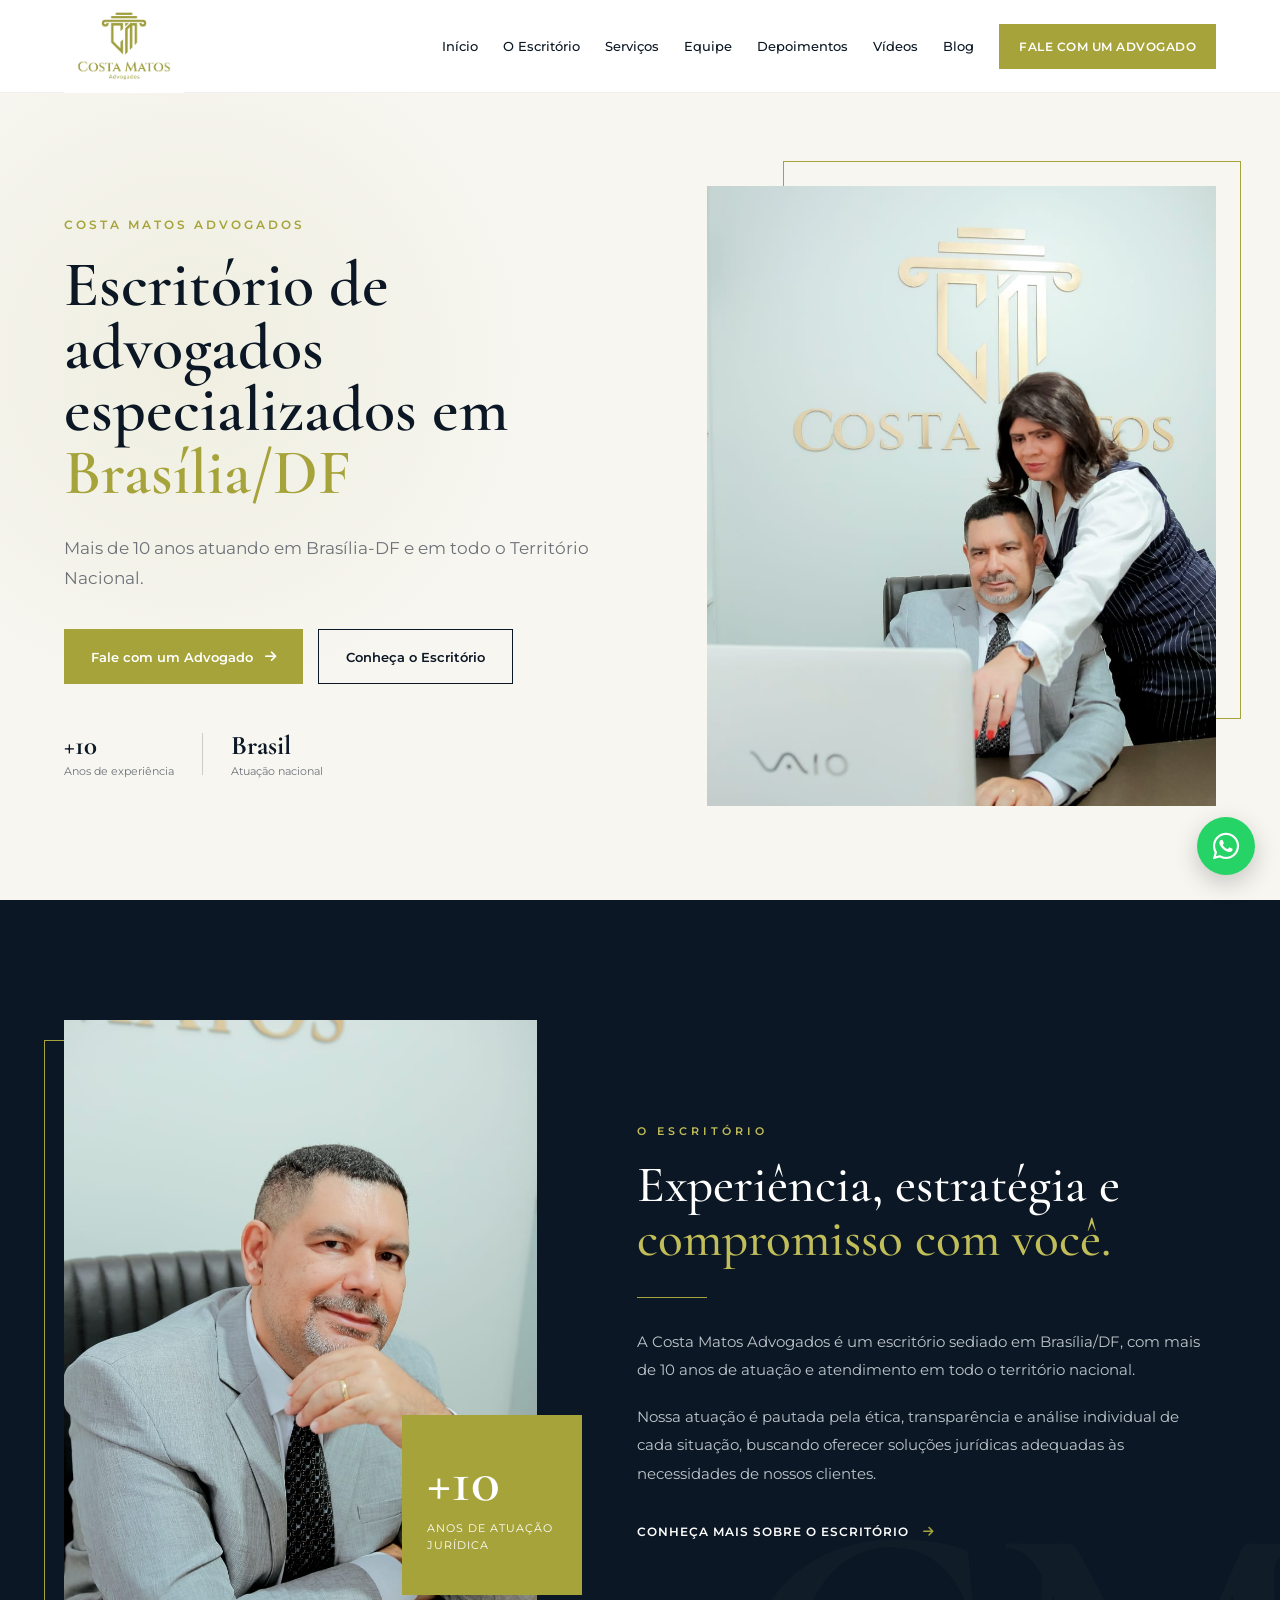
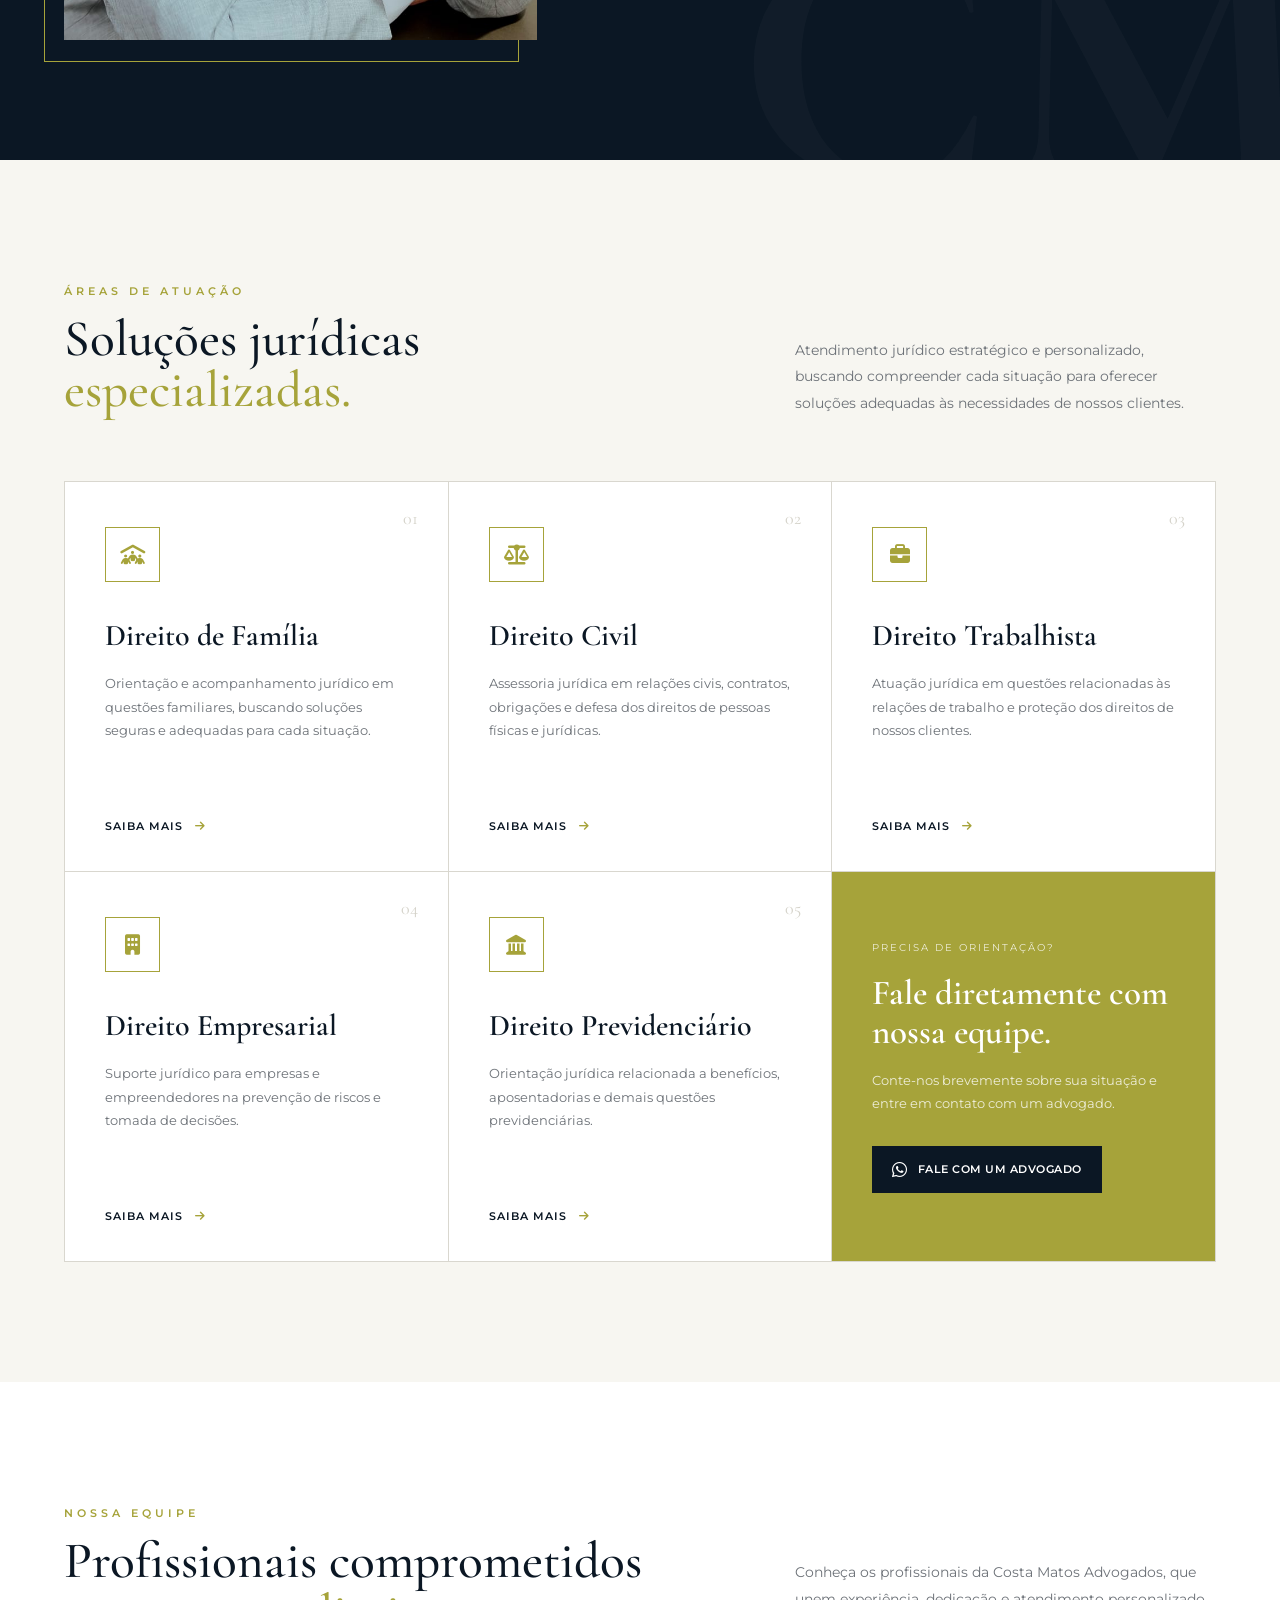
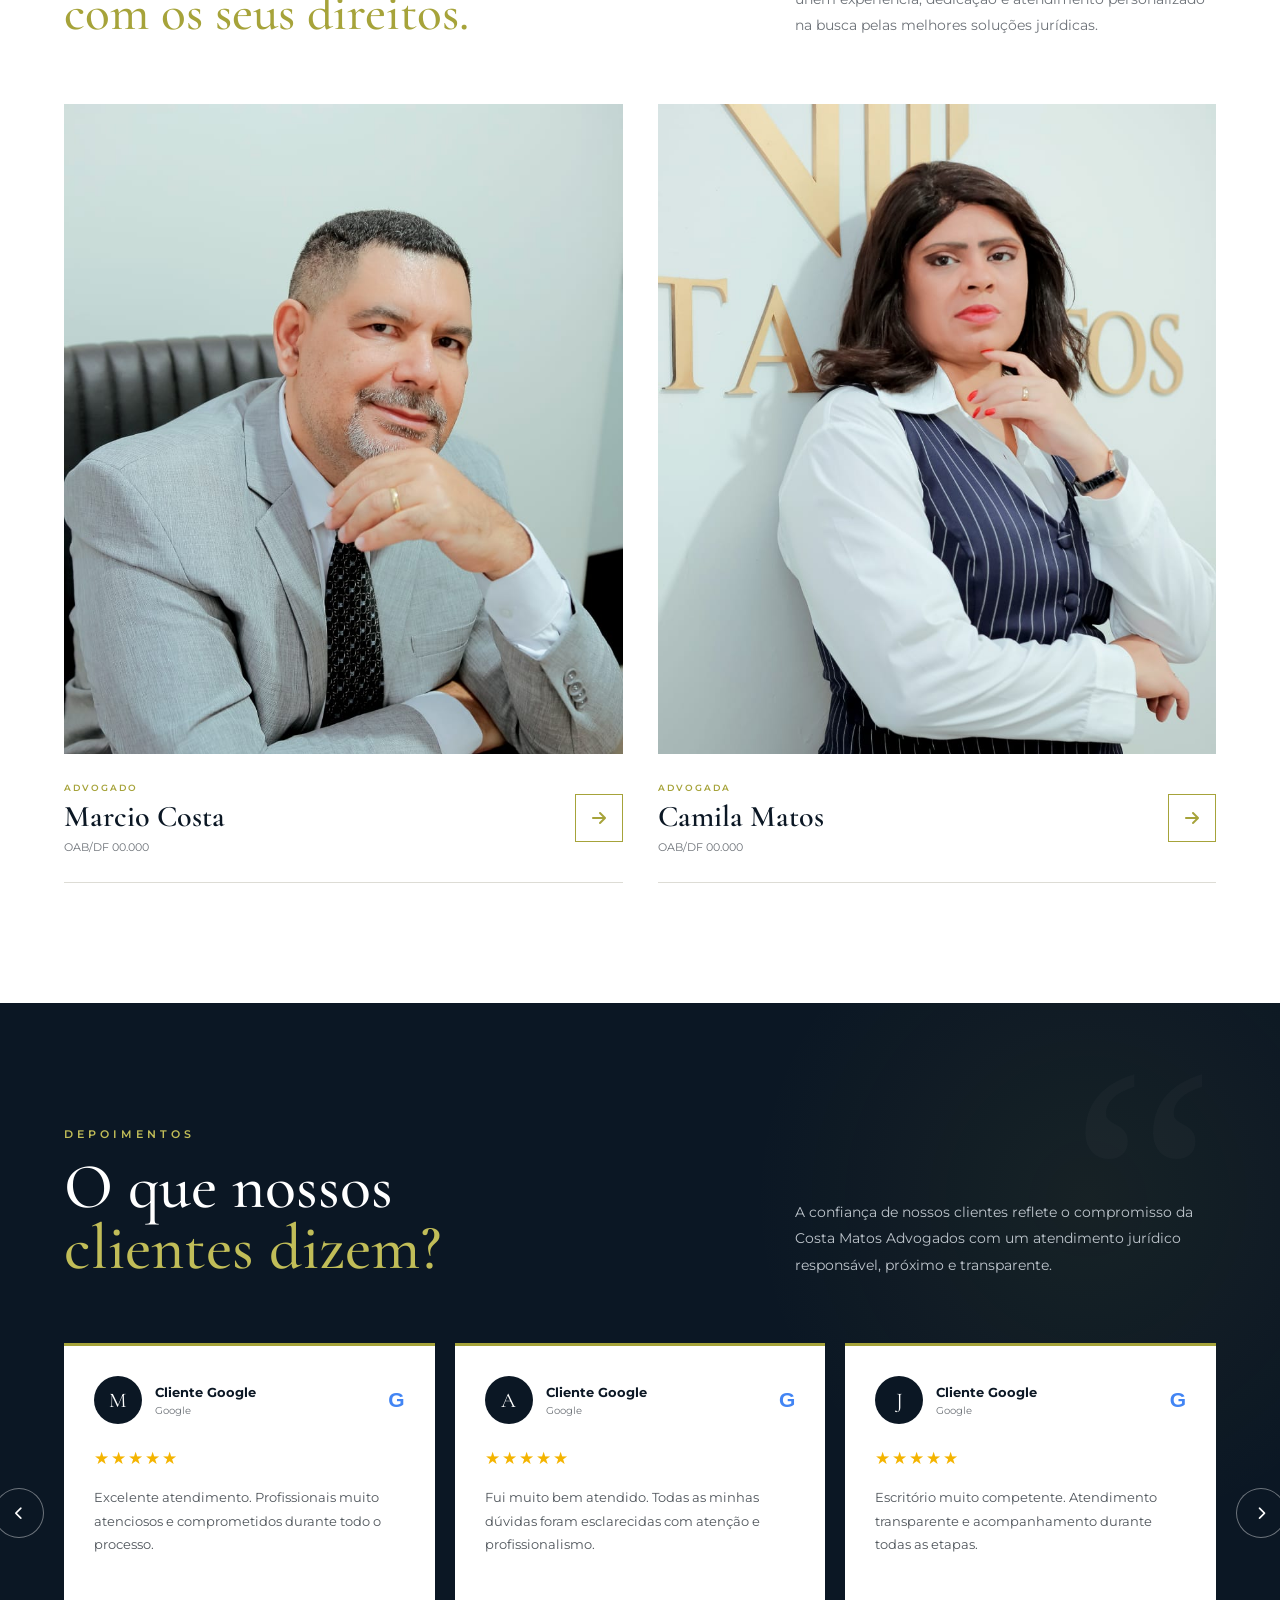
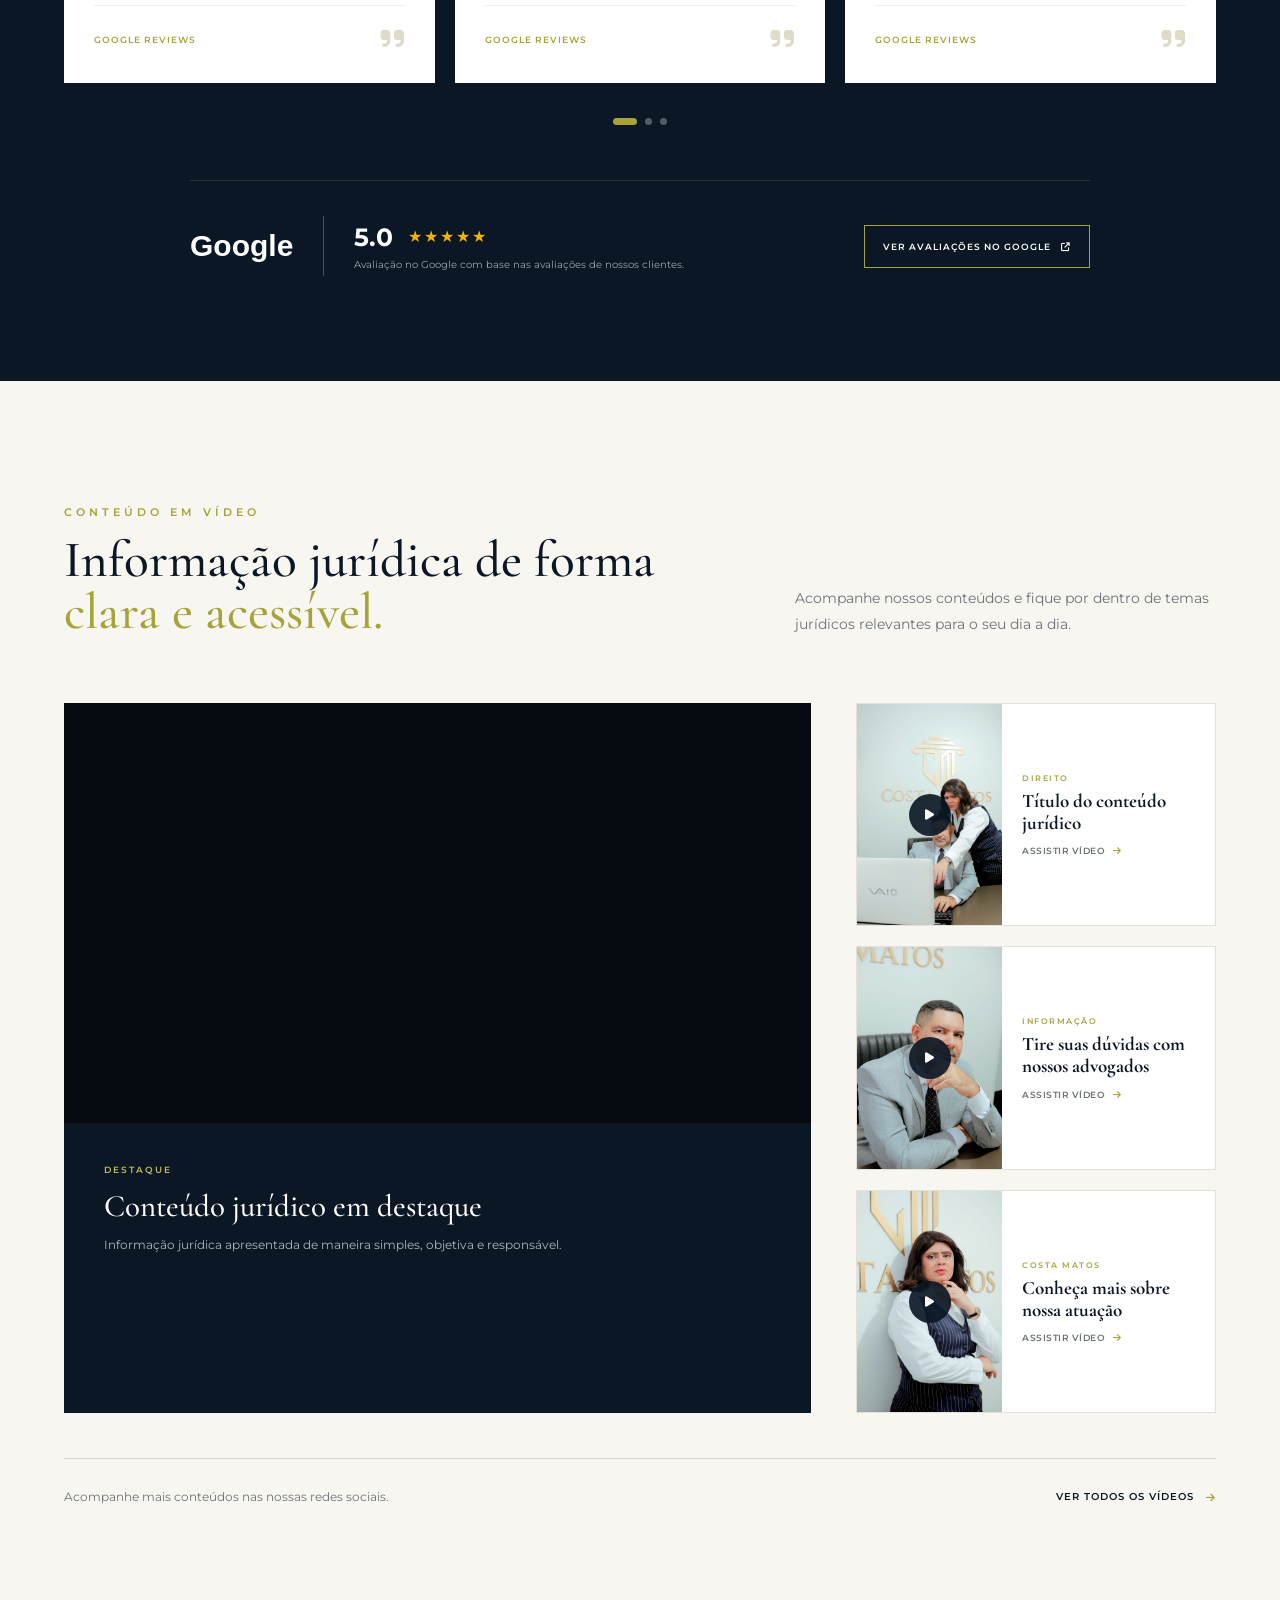
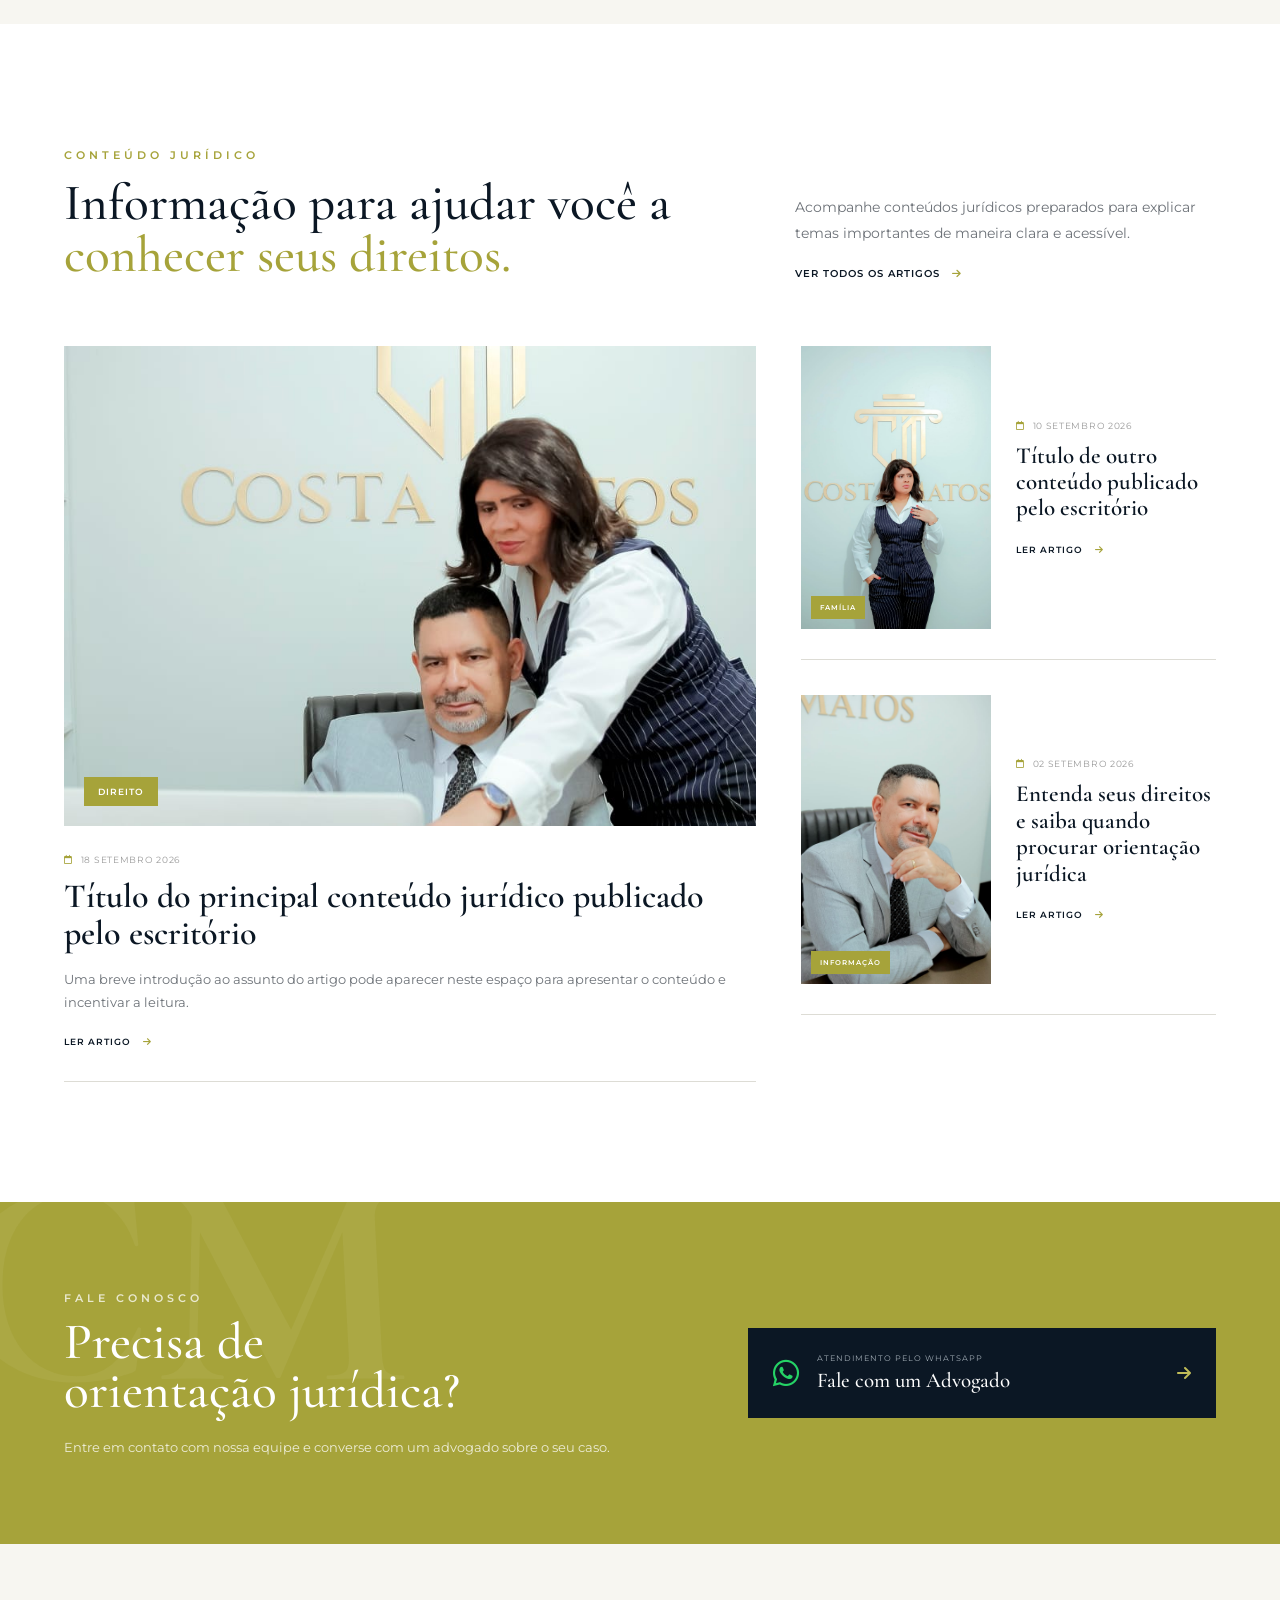
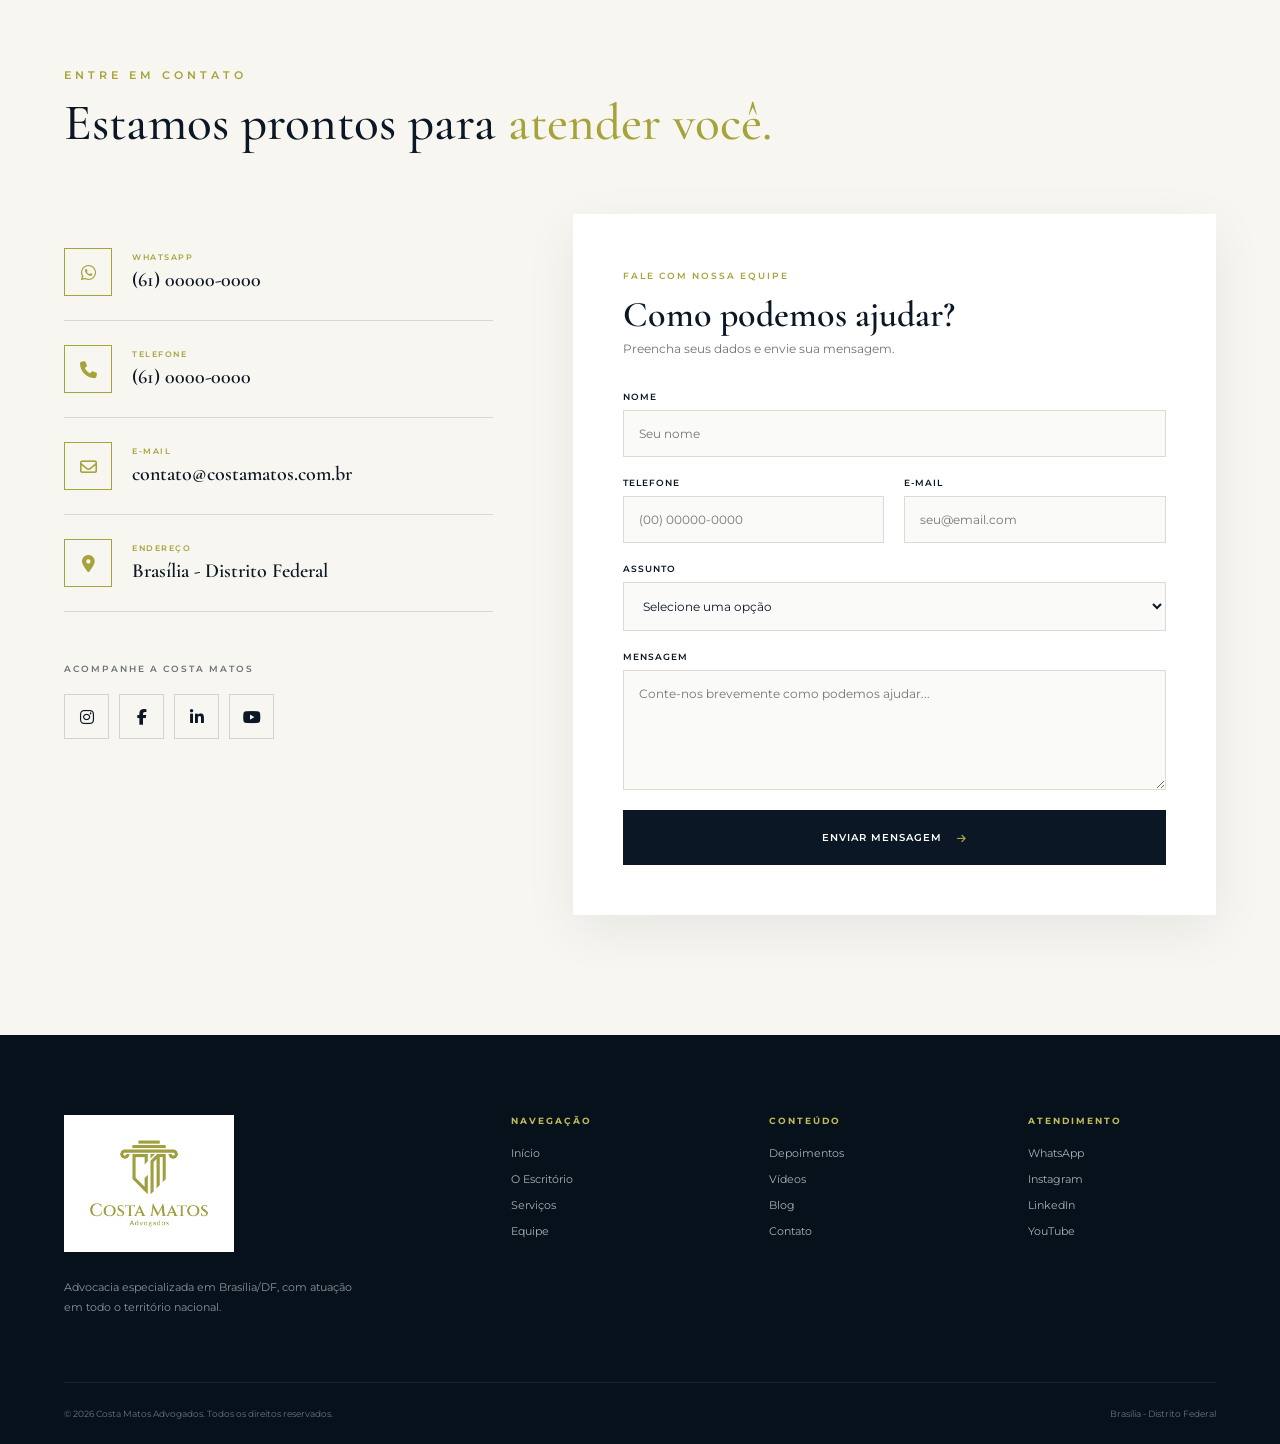
==== index.html @ cd4a1831 "Primeira versão do site Costa Matos Advogados" ====
<!DOCTYPE html>
<html lang="pt-BR">

<head>
    <meta charset="UTF-8">

    <meta name="viewport"
          content="width=device-width, initial-scale=1.0">

    <meta name="description"
          content="Costa Matos Advogados - Escritório de advocacia em Brasília-DF com atuação em todo o território nacional.">

    <title>Costa Matos Advogados | Brasília - DF</title>

    <link rel="stylesheet" href="src/css/style.css">

    <!-- Ícones -->
    <link rel="stylesheet"
          href="https://cdnjs.cloudflare.com/ajax/libs/font-awesome/6.5.2/css/all.min.css">
</head>

<body>

    <!-- HEADER -->
    <header class="header">

        <div class="container header-container">

            <a href="#inicio" class="logo">
                <img src="assets/images/logo.jpeg"
                     alt="Costa Matos Advogados">
            </a>

            <nav class="nav" id="nav">

                <a href="#inicio">Início</a>
                <a href="#escritorio">O Escritório</a>
                <a href="#servicos">Serviços</a>
                <a href="#equipe">Equipe</a>
                <a href="#depoimentos">Depoimentos</a>
                <a href="#videos">Vídeos</a>
                <a href="#blog">Blog</a>

                <a href="#contato"
                   class="btn-header">
                    Fale com um Advogado
                </a>

            </nav>

            <button class="menu-mobile"
                    id="menu-mobile"
                    aria-label="Abrir menu">

                <i class="fa-solid fa-bars"></i>

            </button>

        </div>

    </header>


    <main>

        <!-- HERO -->
        <section class="hero" id="inicio">

            <div class="container hero-container">

                <div class="hero-content">

                    <span class="hero-tag">
                        COSTA MATOS ADVOGADOS
                    </span>

                    <h1>
                        Escritório de advogados
                        especializados em
                        <span>Brasília/DF</span>
                    </h1>

                    <p>
                        Mais de 10 anos atuando em Brasília-DF
                        e em todo o Território Nacional.
                    </p>

                    <div class="hero-buttons">

                        <a href="#contato"
                           class="btn-primary">

                            Fale com um Advogado

                            <i class="fa-solid fa-arrow-right"></i>

                        </a>

                        <a href="#escritorio"
                           class="btn-secondary">

                            Conheça o Escritório

                        </a>

                    </div>

                    <div class="hero-info">

                        <div>
                            <strong>+10</strong>
                            <span>Anos de experiência</span>
                        </div>

                        <div class="divider"></div>

                        <div>
                            <strong>Brasil</strong>
                            <span>Atuação nacional</span>
                        </div>

                    </div>

                </div>


                <div class="hero-image">

                    <div class="image-decoration"></div>

                    <img src="assets/images/escritorio.jpeg"
                         alt="Equipe Costa Matos Advogados">

                
                </div>

            </div>

        </section>

        <!-- O ESCRITÓRIO -->
<section class="about" id="escritorio">

    <div class="container about-container">

        <div class="about-image">

            <img src="assets/images/advogado.jpeg"
                 alt="Costa Matos Advogados">

            <div class="about-detail">
                <span>+10</span>
                <p>anos de atuação jurídica</p>
            </div>

        </div>


        <div class="about-content">

            <span class="section-tag">
                O ESCRITÓRIO
            </span>

            <h2>
                Experiência, estratégia e
                <span>compromisso com você.</span>
            </h2>

            <div class="gold-line"></div>

            <p>
                A Costa Matos Advogados é um escritório
                sediado em Brasília/DF, com mais de 10 anos
                de atuação e atendimento em todo o território
                nacional.
            </p>

            <p>
                Nossa atuação é pautada pela ética,
                transparência e análise individual de cada
                situação, buscando oferecer soluções jurídicas
                adequadas às necessidades de nossos clientes.
            </p>

            <a href="#contato" class="about-link">
                Conheça mais sobre o escritório
                <i class="fa-solid fa-arrow-right"></i>
            </a>

        </div>

    </div>

</section>

<!-- SERVIÇOS -->
<section class="services" id="servicos">

    <div class="container">

        <div class="services-header">

            <div>
                <span class="section-tag dark-tag">
                    ÁREAS DE ATUAÇÃO
                </span>

                <h2>
                    Soluções jurídicas
                    <span>especializadas.</span>
                </h2>
            </div>

            <p>
                Atendimento jurídico estratégico e personalizado,
                buscando compreender cada situação para oferecer
                soluções adequadas às necessidades de nossos clientes.
            </p>

        </div>


        <div class="services-grid">

            <!-- SERVIÇO 01 -->
            <article class="service-card">

                <span class="service-number">01</span>

                <div class="service-icon">
                    <i class="fa-solid fa-people-roof"></i>
                </div>

                <h3>Direito de Família</h3>

                <p>
                    Orientação e acompanhamento jurídico em questões
                    familiares, buscando soluções seguras e adequadas
                    para cada situação.
                </p>

                <a href="#">
                    Saiba mais
                    <i class="fa-solid fa-arrow-right"></i>
                </a>

            </article>


            <!-- SERVIÇO 02 -->
            <article class="service-card">

                <span class="service-number">02</span>

                <div class="service-icon">
                    <i class="fa-solid fa-scale-balanced"></i>
                </div>

                <h3>Direito Civil</h3>

                <p>
                    Assessoria jurídica em relações civis,
                    contratos, obrigações e defesa dos direitos
                    de pessoas físicas e jurídicas.
                </p>

                <a href="#">
                    Saiba mais
                    <i class="fa-solid fa-arrow-right"></i>
                </a>

            </article>


            <!-- SERVIÇO 03 -->
            <article class="service-card">

                <span class="service-number">03</span>

                <div class="service-icon">
                    <i class="fa-solid fa-briefcase"></i>
                </div>

                <h3>Direito Trabalhista</h3>

                <p>
                    Atuação jurídica em questões relacionadas
                    às relações de trabalho e proteção dos
                    direitos de nossos clientes.
                </p>

                <a href="#">
                    Saiba mais
                    <i class="fa-solid fa-arrow-right"></i>
                </a>

            </article>


            <!-- SERVIÇO 04 -->
            <article class="service-card">

                <span class="service-number">04</span>

                <div class="service-icon">
                    <i class="fa-solid fa-building"></i>
                </div>

                <h3>Direito Empresarial</h3>

                <p>
                    Suporte jurídico para empresas e empreendedores
                    na prevenção de riscos e tomada de decisões.
                </p>

                <a href="#">
                    Saiba mais
                    <i class="fa-solid fa-arrow-right"></i>
                </a>

            </article>


            <!-- SERVIÇO 05 -->
            <article class="service-card">

                <span class="service-number">05</span>

                <div class="service-icon">
                    <i class="fa-solid fa-landmark"></i>
                </div>

                <h3>Direito Previdenciário</h3>

                <p>
                    Orientação jurídica relacionada a benefícios,
                    aposentadorias e demais questões previdenciárias.
                </p>

                <a href="#">
                    Saiba mais
                    <i class="fa-solid fa-arrow-right"></i>
                </a>

            </article>


            <!-- SERVIÇO 06 -->
            <article class="service-card service-contact">

                <span class="contact-small">
                    PRECISA DE ORIENTAÇÃO?
                </span>

                <h3>
                    Fale diretamente com nossa equipe.
                </h3>

                <p>
                    Conte-nos brevemente sobre sua situação
                    e entre em contato com um advogado.
                </p>

                <a href="#" class="service-whatsapp">
                    <i class="fa-brands fa-whatsapp"></i>
                    Fale com um Advogado
                </a>

            </article>

        </div>

    </div>

</section>

<!-- NOSSA EQUIPE -->
<section class="team" id="equipe">

    <div class="container">

        <div class="team-header">

            <div>
                <span class="section-tag dark-tag">
                    NOSSA EQUIPE
                </span>

                <h2>
                    Profissionais comprometidos
                    <span>com os seus direitos.</span>
                </h2>
            </div>

            <p>
                Conheça os profissionais da Costa Matos Advogados,
                que unem experiência, dedicação e atendimento
                personalizado na busca pelas melhores soluções jurídicas.
            </p>

        </div>


        <div class="team-grid">

            <!-- ADVOGADO -->
            <article class="team-member">

                <div class="team-photo">

                    <img src="assets/images/advogado.jpeg"
                         alt="Advogado Costa Matos">

                    <div class="team-overlay">

                        <span>
                            Costa Matos Advogados
                        </span>

                    </div>

                </div>

                <div class="team-info">

                    <div>
                        <span class="team-role">
                            ADVOGADO
                        </span>

                        <h3>
                            Marcio Costa
                        </h3>

                        <p>
                            OAB/DF 00.000
                        </p>
                    </div>

                    <a href="#contato"
                       class="team-contact"
                       aria-label="Falar com advogado">

                        <i class="fa-solid fa-arrow-right"></i>

                    </a>

                </div>

            </article>


            <!-- ADVOGADA -->
            <article class="team-member">

                <div class="team-photo">

                    <img src="assets/images/advogada.jpeg"
                         alt="Advogada Costa Matos">

                    <div class="team-overlay">

                        <span>
                            Costa Matos Advogados
                        </span>

                    </div>

                </div>

                <div class="team-info">

                    <div>
                        <span class="team-role">
                            ADVOGADA
                        </span>

                        <h3>
                            Camila Matos
                        </h3>

                        <p>
                            OAB/DF 00.000
                        </p>
                    </div>

                    <a href="#contato"
                       class="team-contact"
                       aria-label="Falar com advogada">

                        <i class="fa-solid fa-arrow-right"></i>

                    </a>

                </div>

            </article>

        </div>

    </div>

</section>


<!-- DEPOIMENTOS -->
<section class="testimonials" id="depoimentos">

    <div class="container">

        <div class="testimonials-header">

            <div>
                <span class="section-tag">
                    DEPOIMENTOS
                </span>

                <h2>
                    O que nossos
                    <span>clientes dizem?</span>
                </h2>
            </div>

            <p>
                A confiança de nossos clientes reflete
                o compromisso da Costa Matos Advogados
                com um atendimento jurídico responsável,
                próximo e transparente.
            </p>

        </div>


        <!-- CARROSSEL -->
        <div class="reviews-wrapper">

            <button class="review-arrow review-prev"
                    id="review-prev"
                    aria-label="Avaliação anterior">

                <i class="fa-solid fa-chevron-left"></i>

            </button>


            <div class="reviews-viewport">

                <div class="reviews-track" id="reviews-track">


                    <!-- AVALIAÇÃO 01 -->
                    <article class="review-card">

                        <div class="review-user">

                            <div class="review-avatar">
                                M
                            </div>

                            <div class="review-person">
                                <strong>Cliente Google</strong>
                                <span>Google</span>
                            </div>

                            <div class="google-g">
                                G
                            </div>

                        </div>


                        <div class="review-stars">
                            ★★★★★
                        </div>


                        <p class="review-text">
                            Excelente atendimento. Profissionais
                            muito atenciosos e comprometidos durante
                            todo o processo.
                        </p>


                        <div class="review-bottom">

                            <span>Google Reviews</span>

                            <i class="fa-solid fa-quote-right"></i>

                        </div>

                    </article>


                    <!-- AVALIAÇÃO 02 -->
                    <article class="review-card">

                        <div class="review-user">

                            <div class="review-avatar">
                                A
                            </div>

                            <div class="review-person">
                                <strong>Cliente Google</strong>
                                <span>Google</span>
                            </div>

                            <div class="google-g">
                                G
                            </div>

                        </div>


                        <div class="review-stars">
                            ★★★★★
                        </div>


                        <p class="review-text">
                            Fui muito bem atendido. Todas as minhas
                            dúvidas foram esclarecidas com atenção
                            e profissionalismo.
                        </p>


                        <div class="review-bottom">

                            <span>Google Reviews</span>

                            <i class="fa-solid fa-quote-right"></i>

                        </div>

                    </article>


                    <!-- AVALIAÇÃO 03 -->
                    <article class="review-card">

                        <div class="review-user">

                            <div class="review-avatar">
                                J
                            </div>

                            <div class="review-person">
                                <strong>Cliente Google</strong>
                                <span>Google</span>
                            </div>

                            <div class="google-g">
                                G
                            </div>

                        </div>


                        <div class="review-stars">
                            ★★★★★
                        </div>


                        <p class="review-text">
                            Escritório muito competente. Atendimento
                            transparente e acompanhamento durante
                            todas as etapas.
                        </p>


                        <div class="review-bottom">

                            <span>Google Reviews</span>

                            <i class="fa-solid fa-quote-right"></i>

                        </div>

                    </article>


                    <!-- AVALIAÇÃO 04 -->
                    <article class="review-card">

                        <div class="review-user">

                            <div class="review-avatar">
                                C
                            </div>

                            <div class="review-person">
                                <strong>Cliente Google</strong>
                                <span>Google</span>
                            </div>

                            <div class="google-g">
                                G
                            </div>

                        </div>


                        <div class="review-stars">
                            ★★★★★
                        </div>


                        <p class="review-text">
                            Ótimos profissionais. Atendimento
                            cuidadoso, rápido e com explicações
                            claras durante todo o atendimento.
                        </p>


                        <div class="review-bottom">

                            <span>Google Reviews</span>

                            <i class="fa-solid fa-quote-right"></i>

                        </div>

                    </article>


                    <!-- AVALIAÇÃO 05 -->
                    <article class="review-card">

                        <div class="review-user">

                            <div class="review-avatar">
                                R
                            </div>

                            <div class="review-person">
                                <strong>Cliente Google</strong>
                                <span>Google</span>
                            </div>

                            <div class="google-g">
                                G
                            </div>

                        </div>


                        <div class="review-stars">
                            ★★★★★
                        </div>


                        <p class="review-text">
                            Recomendo o escritório. Sempre fui
                            atendido com muita atenção e tive
                            retorno sempre que precisei.
                        </p>


                        <div class="review-bottom">

                            <span>Google Reviews</span>

                            <i class="fa-solid fa-quote-right"></i>

                        </div>

                    </article>


                </div>

            </div>


            <button class="review-arrow review-next"
                    id="review-next"
                    aria-label="Próxima avaliação">

                <i class="fa-solid fa-chevron-right"></i>

            </button>

        </div>


        <!-- INDICADORES -->
        <div class="review-dots" id="review-dots"></div>


        <!-- NOTA GOOGLE -->
        <div class="google-rating">

            <div class="google-name">
                Google
            </div>

            <div class="rating-divider"></div>

            <div class="rating-score">

                <div>
                    <strong>5.0</strong>

                    <span class="rating-stars">
                        ★★★★★
                    </span>
                </div>

                <p>
                    Avaliação no Google com base nas
                    avaliações de nossos clientes.
                </p>

            </div>

            <a href="#"
               class="google-reviews-link"
               target="_blank"
               rel="noopener">

                Ver avaliações no Google

                <i class="fa-solid fa-arrow-up-right-from-square"></i>

            </a>

        </div>

    </div>

</section>

<!-- VÍDEOS -->
<section class="videos" id="videos">

    <div class="container">

        <div class="videos-header">

            <div>
                <span class="section-tag dark-tag">
                    CONTEÚDO EM VÍDEO
                </span>

                <h2>
                    Informação jurídica de forma
                    <span>clara e acessível.</span>
                </h2>
            </div>

            <p>
                Acompanhe nossos conteúdos e fique por dentro
                de temas jurídicos relevantes para o seu dia a dia.
            </p>

        </div>


        <div class="videos-grid">

            <!-- VÍDEO PRINCIPAL -->
            <article class="video-main">

                <div class="video-frame">

                    <iframe
                        src="https://www.youtube.com/embed/VIDEO_ID"
                        title="Vídeo Costa Matos Advogados"
                        allow="accelerometer; autoplay; clipboard-write;
                        encrypted-media; gyroscope; picture-in-picture"
                        allowfullscreen>
                    </iframe>

                </div>

                <div class="video-main-info">

                    <span>DESTAQUE</span>

                    <h3>
                        Conteúdo jurídico em destaque
                    </h3>

                    <p>
                        Informação jurídica apresentada de maneira
                        simples, objetiva e responsável.
                    </p>

                </div>

            </article>


            <!-- VÍDEOS LATERAIS -->
            <div class="video-list">


                <article class="video-item">

                    <div class="video-thumbnail">

                        <img
                            src="assets/images/escritorio.jpeg"
                            alt="Conteúdo jurídico">

                        <div class="video-play">
                            <i class="fa-solid fa-play"></i>
                        </div>

                    </div>

                    <div class="video-info">

                        <span>
                            DIREITO
                        </span>

                        <h3>
                            Título do conteúdo jurídico
                        </h3>

                        <a href="#">
                            Assistir vídeo
                            <i class="fa-solid fa-arrow-right"></i>
                        </a>

                    </div>

                </article>


                <article class="video-item">

                    <div class="video-thumbnail">

                        <img
                            src="assets/images/advogado.jpeg"
                            alt="Conteúdo jurídico">

                        <div class="video-play">
                            <i class="fa-solid fa-play"></i>
                        </div>

                    </div>

                    <div class="video-info">

                        <span>
                            INFORMAÇÃO
                        </span>

                        <h3>
                            Tire suas dúvidas com nossos advogados
                        </h3>

                        <a href="#">
                            Assistir vídeo
                            <i class="fa-solid fa-arrow-right"></i>
                        </a>

                    </div>

                </article>


                <article class="video-item">

                    <div class="video-thumbnail">

                        <img
                            src="assets/images/advogada.jpeg"
                            alt="Conteúdo jurídico">

                        <div class="video-play">
                            <i class="fa-solid fa-play"></i>
                        </div>

                    </div>

                    <div class="video-info">

                        <span>
                            COSTA MATOS
                        </span>

                        <h3>
                            Conheça mais sobre nossa atuação
                        </h3>

                        <a href="#">
                            Assistir vídeo
                            <i class="fa-solid fa-arrow-right"></i>
                        </a>

                    </div>

                </article>

            </div>

        </div>


        <div class="videos-bottom">

            <span>
                Acompanhe mais conteúdos nas nossas redes sociais.
            </span>

            <a href="#">
                Ver todos os vídeos
                <i class="fa-solid fa-arrow-right"></i>
            </a>

        </div>

    </div>

</section>

<!-- BLOG -->
<section class="blog" id="blog">

    <div class="container">

        <div class="blog-header">

            <div>
                <span class="section-tag dark-tag">
                    CONTEÚDO JURÍDICO
                </span>

                <h2>
                    Informação para ajudar você a
                    <span>conhecer seus direitos.</span>
                </h2>
            </div>

            <div class="blog-header-right">

                <p>
                    Acompanhe conteúdos jurídicos preparados
                    para explicar temas importantes de maneira
                    clara e acessível.
                </p>

                <a href="#" class="blog-all">
                    Ver todos os artigos
                    <i class="fa-solid fa-arrow-right"></i>
                </a>

            </div>

        </div>


        <div class="blog-grid">

            <!-- ARTIGO PRINCIPAL -->
            <article class="blog-featured">

                <a href="#" class="blog-image">

                    <img
                        src="assets/images/escritorio.jpeg"
                        alt="Conteúdo jurídico Costa Matos">

                    <span class="blog-category">
                        Direito
                    </span>

                </a>


                <div class="blog-featured-content">

                    <div class="blog-date">
                        <i class="fa-regular fa-calendar"></i>
                        18 Setembro 2026
                    </div>

                    <h3>
                        <a href="#">
                            Título do principal conteúdo jurídico
                            publicado pelo escritório
                        </a>
                    </h3>

                    <p>
                        Uma breve introdução ao assunto do artigo
                        pode aparecer neste espaço para apresentar
                        o conteúdo e incentivar a leitura.
                    </p>

                    <a href="#" class="read-more">
                        Ler artigo
                        <i class="fa-solid fa-arrow-right"></i>
                    </a>

                </div>

            </article>


            <!-- ARTIGOS LATERAIS -->
            <div class="blog-side">


                <article class="blog-card">

                    <a href="#" class="blog-card-image">

                        <img
                            src="assets/images/advogada-escritorio.jpeg"
                            alt="Artigo jurídico">

                        <span class="blog-category">
                            Família
                        </span>

                    </a>


                    <div class="blog-card-content">

                        <div class="blog-date">
                            <i class="fa-regular fa-calendar"></i>
                            10 Setembro 2026
                        </div>

                        <h3>
                            <a href="#">
                                Título de outro conteúdo publicado
                                pelo escritório
                            </a>
                        </h3>

                        <a href="#" class="read-more">
                            Ler artigo
                            <i class="fa-solid fa-arrow-right"></i>
                        </a>

                    </div>

                </article>


                <article class="blog-card">

                    <a href="#" class="blog-card-image">

                        <img
                            src="assets/images/advogado.jpeg"
                            alt="Artigo jurídico">

                        <span class="blog-category">
                            Informação
                        </span>

                    </a>


                    <div class="blog-card-content">

                        <div class="blog-date">
                            <i class="fa-regular fa-calendar"></i>
                            02 Setembro 2026
                        </div>

                        <h3>
                            <a href="#">
                                Entenda seus direitos e saiba
                                quando procurar orientação jurídica
                            </a>
                        </h3>

                        <a href="#" class="read-more">
                            Ler artigo
                            <i class="fa-solid fa-arrow-right"></i>
                        </a>

                    </div>

                </article>

            </div>

        </div>

    </div>

</section>

<!-- CTA -->
<section class="cta">

    <div class="container cta-container">

        <div class="cta-content">

            <span class="section-tag">
                FALE CONOSCO
            </span>

            <h2>
                Precisa de
                <span>orientação jurídica?</span>
            </h2>

            <p>
                Entre em contato com nossa equipe e converse
                com um advogado sobre o seu caso.
            </p>

        </div>


        <div class="cta-action">

            <a href="#"
               class="cta-whatsapp"
               target="_blank">

                <i class="fa-brands fa-whatsapp"></i>

                <div>
                    <span>ATENDIMENTO PELO WHATSAPP</span>
                    <strong>Fale com um Advogado</strong>
                </div>

                <i class="fa-solid fa-arrow-right"></i>

            </a>

        </div>

    </div>

</section>

<!-- CONTATO -->
<section class="contact" id="contato">

    <div class="container">

        <div class="contact-header">

            <span class="section-tag dark-tag">
                ENTRE EM CONTATO
            </span>

            <h2>
                Estamos prontos para
                <span>atender você.</span>
            </h2>

        </div>


        <div class="contact-grid">


            <!-- INFORMAÇÕES -->
            <div class="contact-info">


                <div class="contact-item">

                    <div class="contact-icon">
                        <i class="fa-brands fa-whatsapp"></i>
                    </div>

                    <div>

                        <span>WHATSAPP</span>

                        <a href="#">
                            (61) 00000-0000
                        </a>

                    </div>

                </div>


                <div class="contact-item">

                    <div class="contact-icon">
                        <i class="fa-solid fa-phone"></i>
                    </div>

                    <div>

                        <span>TELEFONE</span>

                        <a href="#">
                            (61) 0000-0000
                        </a>

                    </div>

                </div>


                <div class="contact-item">

                    <div class="contact-icon">
                        <i class="fa-regular fa-envelope"></i>
                    </div>

                    <div>

                        <span>E-MAIL</span>

                        <a href="#">
                            contato@costamatos.com.br
                        </a>

                    </div>

                </div>


                <div class="contact-item">

                    <div class="contact-icon">
                        <i class="fa-solid fa-location-dot"></i>
                    </div>

                    <div>

                        <span>ENDEREÇO</span>

                        <p>
                            Brasília - Distrito Federal
                        </p>

                    </div>

                </div>


                <!-- REDES -->

                <div class="contact-social">

                    <span>
                        ACOMPANHE A COSTA MATOS
                    </span>


                    <div class="social-links">

                        <a href="#"
                           aria-label="Instagram">

                            <i class="fa-brands fa-instagram"></i>

                        </a>


                        <a href="#"
                           aria-label="Facebook">

                            <i class="fa-brands fa-facebook-f"></i>

                        </a>


                        <a href="#"
                           aria-label="LinkedIn">

                            <i class="fa-brands fa-linkedin-in"></i>

                        </a>


                        <a href="#"
                           aria-label="YouTube">

                            <i class="fa-brands fa-youtube"></i>

                        </a>

                    </div>

                </div>

            </div>


            <!-- FORMULÁRIO -->
            <div class="contact-form-box">

                <span class="form-small">
                    FALE COM NOSSA EQUIPE
                </span>

                <h3>
                    Como podemos ajudar?
                </h3>

                <p>
                    Preencha seus dados e envie sua mensagem.
                </p>


                <form class="contact-form">


                    <div class="form-group">

                        <label for="nome">
                            Nome
                        </label>

                        <input
                            type="text"
                            id="nome"
                            name="nome"
                            placeholder="Seu nome"
                            required>

                    </div>


                    <div class="form-row">

                        <div class="form-group">

                            <label for="telefone">
                                Telefone
                            </label>

                            <input
                                type="tel"
                                id="telefone"
                                name="telefone"
                                placeholder="(00) 00000-0000"
                                required>

                        </div>


                        <div class="form-group">

                            <label for="email">
                                E-mail
                            </label>

                            <input
                                type="email"
                                id="email"
                                name="email"
                                placeholder="seu@email.com">

                        </div>

                    </div>


                    <div class="form-group">

                        <label for="assunto">
                            Assunto
                        </label>

                        <select id="assunto" name="assunto">

                            <option value="">
                                Selecione uma opção
                            </option>

                            <option>
                                Direito de Família
                            </option>

                            <option>
                                Direito Civil
                            </option>

                            <option>
                                Direito Trabalhista
                            </option>

                            <option>
                                Direito Empresarial
                            </option>

                            <option>
                                Outros
                            </option>

                        </select>

                    </div>


                    <div class="form-group">

                        <label for="mensagem">
                            Mensagem
                        </label>

                        <textarea
                            id="mensagem"
                            name="mensagem"
                            rows="5"
                            placeholder="Conte-nos brevemente como podemos ajudar..."
                            required></textarea>

                    </div>


                    <button
                        type="submit"
                        class="form-button">

                        Enviar mensagem

                        <i class="fa-solid fa-arrow-right"></i>

                    </button>


                </form>

            </div>

        </div>

    </div>

</section>

<!-- FOOTER -->
<footer class="footer">

    <div class="container">

        <div class="footer-main">

            <div class="footer-brand">

                <img
                    src="assets/images/logo.jpeg"
                    alt="Costa Matos Advogados">

                <p>
                    Advocacia especializada em Brasília/DF,
                    com atuação em todo o território nacional.
                </p>

            </div>


            <div class="footer-column">

                <h4>Navegação</h4>

                <a href="#inicio">Início</a>
                <a href="#escritorio">O Escritório</a>
                <a href="#servicos">Serviços</a>
                <a href="#equipe">Equipe</a>

            </div>


            <div class="footer-column">

                <h4>Conteúdo</h4>

                <a href="#depoimentos">Depoimentos</a>
                <a href="#videos">Vídeos</a>
                <a href="#blog">Blog</a>
                <a href="#contato">Contato</a>

            </div>


            <div class="footer-column">

                <h4>Atendimento</h4>

                <a href="#">
                    WhatsApp
                </a>

                <a href="#">
                    Instagram
                </a>

                <a href="#">
                    LinkedIn
                </a>

                <a href="#">
                    YouTube
                </a>

            </div>

        </div>


        <div class="footer-bottom">

            <p>
                © 2026 Costa Matos Advogados.
                Todos os direitos reservados.
            </p>

            <p>
                Brasília - Distrito Federal
            </p>

        </div>

    </div>

</footer>

    </main>


    <!-- WHATSAPP FLUTUANTE -->
    <a href="#"
       class="whatsapp"
       aria-label="Fale conosco pelo WhatsApp">

        <i class="fa-brands fa-whatsapp"></i>

    </a>


    <script src="src/js/script.js"></script>

</body>
</html>
---- src/css/style.css ----
@import url('https://fonts.googleapis.com/css2?family=Cormorant+Garamond:wght@500;600;700&family=Montserrat:wght@300;400;500;600;700&display=swap');


:root {

    --navy: #0b1724;
    --navy-light: #132536;

    --gold: #a6a33a;
    --gold-light: #c1bd58;

    --white: #ffffff;
    --off-white: #f7f6f1;

    --text: #222222;
    --gray: #6d7278;

}


* {
    margin: 0;
    padding: 0;
    box-sizing: border-box;
}


html {
    scroll-behavior: smooth;
}


body {

    font-family: 'Montserrat', sans-serif;

    color: var(--text);

    background: var(--white);

}


img {
    max-width: 100%;
}


a {
    text-decoration: none;
}


.container {

    width: min(1180px, 90%);

    margin: auto;

}


/* =========================
   HEADER
========================= */

.header {

    position: fixed;

    width: 100%;

    top: 0;
    left: 0;

    background: rgba(255,255,255,.97);

    z-index: 1000;

    border-bottom: 1px solid rgba(0,0,0,.06);

}


.header-container {

    height: 92px;

    display: flex;

    align-items: center;

    justify-content: space-between;

}


.logo img {

    width: 120px;

    display: block;

}


.nav {

    display: flex;

    align-items: center;

    gap: 25px;

}


.nav > a:not(.btn-header) {

    color: var(--navy);

    font-size: 13px;

    font-weight: 500;

    transition: .3s;

}


.nav > a:not(.btn-header):hover {

    color: var(--gold);

}


.btn-header {

    background: var(--gold);

    color: white;

    padding: 15px 20px;

    font-size: 12px;

    font-weight: 600;

    text-transform: uppercase;

    letter-spacing: .5px;

    transition: .3s;

}


.btn-header:hover {

    background: var(--navy);

}


.menu-mobile {

    display: none;

    background: none;

    border: none;

    font-size: 25px;

    color: var(--navy);

    cursor: pointer;

}


/* =========================
   HERO
========================= */

.hero {

    min-height: 100vh;

    padding-top: 92px;

    background:

        radial-gradient(
            circle at 15% 40%,
            rgba(166,163,58,.09),
            transparent 30%
        ),

        var(--off-white);

    display: flex;

    align-items: center;

    overflow: hidden;

}


.hero-container {

    display: grid;

    grid-template-columns: 1.05fr .95fr;

    gap: 80px;

    align-items: center;

    padding-top: 60px;

    padding-bottom: 60px;

}


.hero-tag {

    display: inline-block;

    color: var(--gold);

    font-size: 12px;

    letter-spacing: 3px;

    font-weight: 600;

    margin-bottom: 22px;

}


.hero h1 {

    font-family: 'Cormorant Garamond', serif;

    color: var(--navy);

    font-size: clamp(48px, 5vw, 72px);

    line-height: .98;

    font-weight: 600;

    max-width: 650px;

}


.hero h1 span {

    color: var(--gold);

}


.hero-content > p {

    max-width: 570px;

    margin-top: 28px;

    color: var(--gray);

    font-size: 17px;

    line-height: 1.8;

}


.hero-buttons {

    display: flex;

    gap: 15px;

    margin-top: 35px;

}


.btn-primary,
.btn-secondary {

    min-height: 55px;

    padding: 0 27px;

    display: inline-flex;

    align-items: center;

    justify-content: center;

    gap: 12px;

    font-size: 13px;

    font-weight: 600;

    transition: .3s;

}


.btn-primary {

    background: var(--gold);

    color: white;

}


.btn-primary:hover {

    background: var(--navy);

    transform: translateY(-2px);

}


.btn-secondary {

    border: 1px solid var(--navy);

    color: var(--navy);

}


.btn-secondary:hover {

    background: var(--navy);

    color: white;

}


/* INFO */

.hero-info {

    display: flex;

    align-items: center;

    gap: 28px;

    margin-top: 45px;

}


.hero-info div:not(.divider) {

    display: flex;

    flex-direction: column;

}


.hero-info strong {

    color: var(--navy);

    font-family: 'Cormorant Garamond', serif;

    font-size: 27px;

}


.hero-info span {

    font-size: 11px;

    color: var(--gray);

    margin-top: 2px;

}


.divider {

    height: 42px;

    width: 1px;

    background: #ccc;

}


/* =========================
   HERO IMAGE
========================= */

.hero-image {

    position: relative;

    height: 620px;

}


.hero-image > img {

    position: relative;

    width: 100%;

    height: 100%;

    object-fit: cover;

    object-position: center;

    z-index: 2;

}


.image-decoration {

    position: absolute;

    width: 90%;

    height: 90%;

    right: -25px;

    top: -25px;

    border: 1px solid var(--gold);

    z-index: 1;

}


.experience-card {

    position: absolute;

    bottom: 0px;

    z-index: 3;

    background: var(--navy);

    color: white;

    padding: 20px 25px;

    display: flex;

    align-items: center;

    gap: 15px;

    box-shadow: 0 15px 35px rgba(0,0,0,.15);

}


.experience-card i {

    color: var(--gold);

    font-size: 25px;

}


.experience-card div {

    display: flex;

    flex-direction: column;

}


.experience-card strong {

    font-family: 'Cormorant Garamond', serif;

    font-size: 18px;

}


.experience-card span {

    margin-top: 3px;

    color: #bfc5cb;

    font-size: 10px;

}


/* =========================
   WHATSAPP
========================= */

.whatsapp {

    position: fixed;

    right: 25px;

    bottom: 25px;

    width: 58px;

    height: 58px;

    border-radius: 50%;

    background: #25D366;

    color: white;

    display: flex;

    align-items: center;

    justify-content: center;

    font-size: 30px;

    z-index: 999;

    box-shadow: 0 8px 25px rgba(0,0,0,.2);

    transition: .3s;

}


.whatsapp:hover {

    transform: translateY(-4px) scale(1.05);

}


/* =========================
   RESPONSIVO
========================= */

@media (max-width: 1000px) {

    .nav {

        position: absolute;

        top: 92px;

        left: 0;

        width: 100%;

        background: white;

        flex-direction: column;

        align-items: flex-start;

        padding: 30px 5%;

        box-shadow: 0 15px 30px rgba(0,0,0,.08);

        display: none;

    }


    .nav.active {

        display: flex;

    }


    .menu-mobile {

        display: block;

    }


    .hero-container {

        grid-template-columns: 1fr;

        gap: 60px;

    }


    .hero-content {

        padding-top: 40px;

    }


    .hero-image {

        height: 650px;

        max-width: 600px;

    }

}


@media (max-width: 600px) {

    .header-container {

        height: 75px;

    }


    .logo img {

        width: 120px;

    }


    .nav {

        top: 75px;

    }


    .hero {

        padding-top: 75px;

    }


    .hero-container {

        width: 88%;

        padding-top: 45px;

    }


    .hero h1 {

        font-size: 45px;

    }


    .hero-content > p {

        font-size: 15px;

    }


    .hero-buttons {

        flex-direction: column;

    }


    .btn-primary,
    .btn-secondary {

        width: 100%;

    }


    .hero-image {

        height: 500px;

    }


    .image-decoration {

        right: -12px;

        top: -12px;

    }

}
/* =========================
   O ESCRITÓRIO
========================= */

.about {
    position: relative;
    padding: 120px 0;
    background: var(--navy);
    overflow: hidden;
}


/* detalhe decorativo */

.about::after {
    content: "CM";

    position: absolute;

    right: -40px;
    bottom: -130px;

    font-family: 'Cormorant Garamond', serif;
    font-size: 380px;
    font-weight: 700;

    color: rgba(255,255,255,.025);

    pointer-events: none;
}


.about-container {

    display: grid;

    grid-template-columns: .9fr 1.1fr;

    gap: 100px;

    align-items: center;

}


/* IMAGEM */

.about-image {

    position: relative;

    height: 620px;

}


.about-image img {

    width: 100%;
    height: 100%;

    object-fit: cover;

    object-position: center;

}


.about-image::before {

    content: "";

    position: absolute;

    width: 100%;
    height: 100%;

    top: 20px;
    left: -20px;

    border: 1px solid var(--gold);

    z-index: 0;

}


.about-image img {

    position: relative;

    z-index: 1;

}


/* CARD +10 */

.about-detail {

    position: absolute;

    right: -45px;
    bottom: 45px;

    z-index: 2;

    width: 180px;
    height: 180px;

    background: var(--gold);

    color: white;

    display: flex;

    flex-direction: column;

    justify-content: center;

    padding: 25px;

}


.about-detail span {

    font-family: 'Cormorant Garamond', serif;

    font-size: 60px;

    line-height: .8;

    font-weight: 600;

}


.about-detail p {

    margin-top: 15px;

    font-size: 11px;

    line-height: 1.5;

    text-transform: uppercase;

    letter-spacing: 1px;

}


/* CONTEÚDO */

.section-tag {

    color: var(--gold-light);

    font-size: 11px;

    letter-spacing: 4px;

    font-weight: 600;

}


.about-content h2 {

    max-width: 650px;

    margin-top: 20px;

    font-family: 'Cormorant Garamond', serif;

    font-size: clamp(42px, 4vw, 62px);

    line-height: 1.05;

    font-weight: 500;

    color: white;

}


.about-content h2 span {

    color: var(--gold-light);

}


.gold-line {

    width: 70px;
    height: 1px;

    background: var(--gold);

    margin: 30px 0;

}


.about-content p {

    max-width: 620px;

    color: #bec5cc;

    font-size: 15px;

    line-height: 1.9;

    margin-bottom: 18px;

}


.about-link {

    display: inline-flex;

    align-items: center;

    gap: 14px;

    margin-top: 18px;

    color: white;

    font-size: 12px;

    font-weight: 600;

    text-transform: uppercase;

    letter-spacing: 1px;

    transition: .3s;

}


.about-link i {

    color: var(--gold);

    transition: .3s;

}


.about-link:hover {

    color: var(--gold-light);

}


.about-link:hover i {

    transform: translateX(6px);

}


/* RESPONSIVO */

@media (max-width: 900px) {

    .about {

        padding: 90px 0;

    }


    .about-container {

        grid-template-columns: 1fr;

        gap: 70px;

    }


    .about-image {

        max-width: 550px;

    }


    .about-detail {

        right: 20px;

    }

}


@media (max-width: 600px) {

    .about {

        padding: 70px 0;

    }


    .about-image {

        height: 520px;

    }


    .about-detail {

        width: 140px;
        height: 140px;

        right: 15px;
        bottom: 20px;

    }


    .about-detail span {

        font-size: 48px;

    }


    .about-content h2 {

        font-size: 41px;

    }

}

/* =========================
   SERVIÇOS
========================= */

.services {
    padding: 120px 0;
    background: var(--off-white);
}


.services-header {

    display: grid;

    grid-template-columns: 1.2fr .8fr;

    gap: 100px;

    align-items: end;

    margin-bottom: 65px;
}


.dark-tag {
    color: var(--gold);
}


.services-header h2 {

    margin-top: 15px;

    max-width: 650px;

    font-family: 'Cormorant Garamond', serif;

    font-size: clamp(45px, 4vw, 65px);

    line-height: 1;

    font-weight: 500;

    color: var(--navy);
}


.services-header h2 span {
    color: var(--gold);
}


.services-header > p {

    color: var(--gray);

    font-size: 14px;

    line-height: 1.9;

    max-width: 500px;
}


/* GRID */

.services-grid {

    display: grid;

    grid-template-columns: repeat(3, 1fr);

    border-top: 1px solid #d9d7cf;

    border-left: 1px solid #d9d7cf;
}


/* CARD */

.service-card {

    position: relative;

    min-height: 390px;

    padding: 45px 40px;

    background: var(--white);

    border-right: 1px solid #d9d7cf;
    border-bottom: 1px solid #d9d7cf;

    overflow: hidden;

    transition:
        transform .35s ease,
        background .35s ease;
}


.service-number {

    position: absolute;

    top: 25px;
    right: 30px;

    font-family: 'Cormorant Garamond', serif;

    color: #d5d3ca;

    font-size: 18px;
}


.service-icon {

    width: 55px;
    height: 55px;

    display: flex;

    align-items: center;
    justify-content: center;

    border: 1px solid var(--gold);

    color: var(--gold);

    font-size: 20px;

    margin-bottom: 35px;

    transition: .3s;
}


.service-card h3 {

    font-family: 'Cormorant Garamond', serif;

    color: var(--navy);

    font-size: 30px;

    font-weight: 600;

    margin-bottom: 18px;
}


.service-card p {

    color: var(--gray);

    font-size: 13px;

    line-height: 1.8;

    margin-bottom: 30px;
}


.service-card > a:not(.service-whatsapp) {

    position: absolute;

    left: 40px;
    bottom: 38px;

    display: inline-flex;

    align-items: center;

    gap: 12px;

    color: var(--navy);

    font-size: 11px;

    font-weight: 600;

    text-transform: uppercase;

    letter-spacing: 1px;
}


.service-card > a i {
    color: var(--gold);
}


/* HOVER */

.service-card:not(.service-contact):hover {

    background: var(--navy);

    transform: translateY(-5px);

    z-index: 2;
}


.service-card:not(.service-contact):hover h3,
.service-card:not(.service-contact):hover > a {

    color: white;
}


.service-card:not(.service-contact):hover p {

    color: #bfc5cb;
}


.service-card:not(.service-contact):hover .service-icon {

    background: var(--gold);

    color: white;
}


/* =========================
   CARD CONTATO
========================= */

.service-contact {

    background: var(--gold);

    display: flex;

    flex-direction: column;

    justify-content: center;
}


.contact-small {

    color: rgba(255,255,255,.8);

    font-size: 10px;

    letter-spacing: 2px;

    margin-bottom: 20px;
}


.service-contact h3 {

    color: white;

    font-size: 35px;

    line-height: 1.1;
}


.service-contact p {

    color: rgba(255,255,255,.8);
}


.service-whatsapp {

    display: inline-flex;

    align-items: center;

    justify-content: center;

    gap: 10px;

    width: fit-content;

    padding: 15px 20px;

    background: var(--navy);

    color: white;

    font-size: 11px;

    font-weight: 600;

    text-transform: uppercase;

    letter-spacing: .5px;

    transition: .3s;
}


.service-whatsapp i {

    color: white !important;

    font-size: 17px;
}


.service-whatsapp:hover {
    background: white;
    color: var(--navy);
}


.service-whatsapp:hover i {
    color: var(--navy) !important;
}


/* =========================
   RESPONSIVO SERVIÇOS
========================= */

@media (max-width: 1000px) {

    .services-grid {
        grid-template-columns: repeat(2, 1fr);
    }


    .services-header {
        grid-template-columns: 1fr;
        gap: 25px;
    }

}


@media (max-width: 650px) {

    .services {
        padding: 80px 0;
    }


    .services-grid {
        grid-template-columns: 1fr;
    }


    .service-card {
        min-height: 350px;
    }

}

/* =========================
   NOSSA EQUIPE
========================= */

.team {
    padding: 120px 0;
    background: var(--white);
}


.team-header {

    display: grid;

    grid-template-columns: 1.2fr .8fr;

    gap: 100px;

    align-items: end;

    margin-bottom: 65px;
}


.team-header h2 {

    max-width: 700px;

    margin-top: 15px;

    font-family: 'Cormorant Garamond', serif;

    font-size: clamp(45px, 4vw, 65px);

    line-height: 1;

    font-weight: 500;

    color: var(--navy);
}


.team-header h2 span {
    color: var(--gold);
}


.team-header > p {

    max-width: 500px;

    color: var(--gray);

    font-size: 14px;

    line-height: 1.9;
}


/* =========================
   GRID EQUIPE
========================= */

.team-grid {

    display: grid;

    grid-template-columns: repeat(2, 1fr);

    gap: 35px;
}


.team-member {
    position: relative;
}


/* FOTO */

.team-photo {

    position: relative;

    height: 650px;

    overflow: hidden;

    background: var(--off-white);
}


.team-photo::after {

    content: "";

    position: absolute;

    inset: 0;

    background:
        linear-gradient(
            to top,
            rgba(11, 23, 36, .45),
            transparent 40%
        );

    opacity: 0;

    transition: .4s;

    z-index: 1;
}


.team-photo img {

    width: 100%;
    height: 100%;

    object-fit: cover;

    object-position: center;

    transition: transform .6s ease;
}


/* PEQUENO TEXTO SOBRE FOTO */

.team-overlay {

    position: absolute;

    left: 30px;
    bottom: 25px;

    z-index: 2;

    opacity: 0;

    transform: translateY(10px);

    transition: .4s;
}


.team-overlay span {

    color: white;

    font-size: 10px;

    letter-spacing: 2px;

    text-transform: uppercase;
}


/* HOVER */

.team-member:hover .team-photo img {
    transform: scale(1.035);
}


.team-member:hover .team-photo::after {
    opacity: 1;
}


.team-member:hover .team-overlay {

    opacity: 1;

    transform: translateY(0);
}


/* =========================
   INFORMAÇÕES
========================= */

.team-info {

    display: flex;

    justify-content: space-between;

    align-items: center;

    padding: 28px 0;

    border-bottom: 1px solid #dddcd5;
}


.team-role {

    display: block;

    color: var(--gold);

    font-size: 9px;

    font-weight: 600;

    letter-spacing: 2px;

    margin-bottom: 7px;
}


.team-info h3 {

    font-family: 'Cormorant Garamond', serif;

    color: var(--navy);

    font-size: 30px;

    font-weight: 600;

    line-height: 1.1;
}


.team-info p {

    color: var(--gray);

    font-size: 11px;

    margin-top: 7px;
}


/* BOTÃO SETA */

.team-contact {

    flex-shrink: 0;

    width: 48px;
    height: 48px;

    display: flex;

    align-items: center;
    justify-content: center;

    border: 1px solid var(--gold);

    color: var(--gold);

    transition: .3s;
}


.team-contact:hover {

    background: var(--gold);

    color: white;

    transform: translateX(4px);
}


/* =========================
   RESPONSIVO EQUIPE
========================= */

@media (max-width: 900px) {

    .team-header {

        grid-template-columns: 1fr;

        gap: 25px;
    }


    .team-photo {
        height: 550px;
    }

}


@media (max-width: 650px) {

    .team {
        padding: 80px 0;
    }


    .team-grid {

        grid-template-columns: 1fr;

        gap: 55px;
    }


    .team-photo {
        height: 520px;
    }


    .team-info h3 {
        font-size: 27px;
    }

}

/* =========================
   DEPOIMENTOS
========================= */

.testimonials {

    position: relative;

    padding: 120px 0 105px;

    background:
        radial-gradient(
            circle at 85% 20%,
            rgba(166,163,58,.08),
            transparent 25%
        ),
        var(--navy);

    overflow: hidden;
}


/* ASPAS DECORATIVAS */

.testimonials::after {

    content: "“";

    position: absolute;

    right: 5%;
    top: 15px;

    font-family: Georgia, serif;

    font-size: 330px;

    line-height: 1;

    color: rgba(255,255,255,.025);

    pointer-events: none;
}


/* HEADER */

.testimonials-header {

    display: grid;

    grid-template-columns: 1.2fr .8fr;

    gap: 100px;

    align-items: end;

    margin-bottom: 65px;
}


.testimonials-header h2 {

    max-width: 650px;

    margin-top: 15px;

    font-family: 'Cormorant Garamond', serif;

    font-size: clamp(48px, 5vw, 70px);

    line-height: .95;

    font-weight: 500;

    color: white;
}


.testimonials-header h2 span {

    display: block;

    color: var(--gold-light);
}


.testimonials-header > p {

    max-width: 480px;

    color: #bec5cc;

    font-size: 14px;

    line-height: 1.9;
}


/* =========================
   CARROSSEL
========================= */

.reviews-wrapper {

    position: relative;
}


.reviews-viewport {

    overflow: hidden;
}


.reviews-track {

    display: flex;

    gap: 20px;

    transition: transform .55s cubic-bezier(.22,.61,.36,1);
}


/* CARD */

.review-card {

    flex: 0 0 calc((100% - 40px) / 3);

    min-height: 340px;

    padding: 30px;

    background: #fff;

    border-top: 3px solid var(--gold);

    display: flex;

    flex-direction: column;

    transition:
        transform .3s,
        box-shadow .3s;
}


.review-card:hover {

    transform: translateY(-5px);

    box-shadow: 0 20px 40px rgba(0,0,0,.18);
}


/* USUÁRIO */

.review-user {

    display: flex;

    align-items: center;

    position: relative;
}


.review-avatar {

    width: 48px;
    height: 48px;

    flex-shrink: 0;

    border-radius: 50%;

    display: flex;

    align-items: center;
    justify-content: center;

    background: var(--navy);

    color: white;

    font-family: 'Cormorant Garamond', serif;

    font-size: 21px;
}


.review-person {

    display: flex;

    flex-direction: column;

    margin-left: 13px;
}


.review-person strong {

    color: var(--navy);

    font-size: 13px;
}


.review-person span {

    color: var(--gray);

    font-size: 10px;

    margin-top: 4px;
}


/* G GOOGLE */

.google-g {

    margin-left: auto;

    font-size: 21px;

    font-weight: 700;

    font-family: Arial, sans-serif;

    color: #4285f4;
}


/* ESTRELAS */

.review-stars {

    margin-top: 24px;

    color: #f4b400;

    font-size: 17px;

    letter-spacing: 2px;
}


/* TEXTO */

.review-text {

    margin-top: 18px;

    color: #4f555b;

    font-size: 13px;

    line-height: 1.8;

    flex-grow: 1;
}


/* RODAPÉ CARD */

.review-bottom {

    margin-top: 25px;

    padding-top: 20px;

    border-top: 1px solid #eee;

    display: flex;

    justify-content: space-between;

    align-items: center;
}


.review-bottom span {

    color: var(--gold);

    font-size: 9px;

    font-weight: 600;

    text-transform: uppercase;

    letter-spacing: 1px;
}


.review-bottom i {

    color: #dedbc8;

    font-size: 27px;
}


/* =========================
   SETAS
========================= */

.review-arrow {

    position: absolute;

    top: 50%;

    transform: translateY(-50%);

    width: 50px;
    height: 50px;

    border-radius: 50%;

    border: 1px solid rgba(255,255,255,.4);

    background: var(--navy);

    color: white;

    cursor: pointer;

    z-index: 10;

    transition: .3s;
}


.review-arrow:hover {

    background: var(--gold);

    border-color: var(--gold);
}


.review-prev {
    left: -70px;
}


.review-next {
    right: -70px;
}


/* =========================
   DOTS
========================= */

.review-dots {

    display: flex;

    justify-content: center;

    gap: 8px;

    margin-top: 35px;
}


.review-dot {

    width: 7px;
    height: 7px;

    border: 0;

    border-radius: 50%;

    background: rgba(255,255,255,.3);

    cursor: pointer;

    transition: .3s;
}


.review-dot.active {

    width: 24px;

    border-radius: 10px;

    background: var(--gold);
}


/* =========================
   GOOGLE RATING
========================= */

.google-rating {

    max-width: 900px;

    margin: 55px auto 0;

    padding-top: 35px;

    border-top: 1px solid rgba(255,255,255,.12);

    display: flex;

    align-items: center;

    justify-content: center;

    gap: 30px;
}


.google-name {

    font-family: Arial, sans-serif;

    font-size: 30px;

    font-weight: 600;

    color: white;
}


.rating-divider {

    width: 1px;
    height: 60px;

    background: rgba(255,255,255,.25);
}


.rating-score > div {

    display: flex;

    align-items: center;

    gap: 15px;
}


.rating-score strong {

    color: white;

    font-size: 25px;
}


.rating-stars {

    color: #f4b400;

    letter-spacing: 2px;
}


.rating-score p {

    color: #9ca6ae;

    font-size: 10px;

    margin-top: 6px;
}


/* LINK GOOGLE */

.google-reviews-link {

    margin-left: auto;

    display: inline-flex;

    align-items: center;

    gap: 10px;

    padding: 15px 18px;

    border: 1px solid var(--gold);

    color: white;

    font-size: 9px;

    font-weight: 600;

    text-transform: uppercase;

    letter-spacing: 1px;

    transition: .3s;
}


.google-reviews-link:hover {

    background: var(--gold);
}


/* =========================
   RESPONSIVO
========================= */

@media (max-width: 1100px) {

    .review-prev {
        left: 10px;
    }

    .review-next {
        right: 10px;
    }

}


@media (max-width: 900px) {

    .testimonials-header {

        grid-template-columns: 1fr;

        gap: 25px;
    }


    .review-card {

        flex-basis: calc((100% - 20px) / 2);
    }


    .google-rating {

        flex-wrap: wrap;

        justify-content: flex-start;
    }


    .google-reviews-link {

        margin-left: 0;
    }

}


@media (max-width: 600px) {

    .testimonials {

        padding: 80px 0;
    }


    .review-card {

        flex-basis: 100%;

        min-height: 320px;
    }


    .review-prev {

        left: 8px;
    }


    .review-next {

        right: 8px;
    }


    .google-rating {

        align-items: flex-start;

        gap: 20px;
    }


    .rating-divider {
        display: none;
    }


    .google-reviews-link {

        width: 100%;

        justify-content: center;
    }

}

/* =========================
   VÍDEOS
========================= */

.videos {
    padding: 120px 0;
    background: var(--off-white);
}


.videos-header {

    display: grid;
    grid-template-columns: 1.2fr .8fr;

    gap: 100px;

    align-items: end;

    margin-bottom: 65px;
}


.videos-header h2 {

    max-width: 700px;

    margin-top: 15px;

    font-family: 'Cormorant Garamond', serif;

    font-size: clamp(45px, 4vw, 65px);

    line-height: 1;

    font-weight: 500;

    color: var(--navy);
}


.videos-header h2 span {
    color: var(--gold);
}


.videos-header > p {

    max-width: 480px;

    color: var(--gray);

    font-size: 14px;

    line-height: 1.9;
}


/* GRID PRINCIPAL */

.videos-grid {

    display: grid;

    grid-template-columns: 1.35fr .65fr;

    gap: 45px;
}


/* =========================
   VÍDEO PRINCIPAL
========================= */

.video-main {

    background: var(--navy);
}


.video-frame {

    position: relative;

    width: 100%;

    aspect-ratio: 16 / 9;

    background: #050b11;

    overflow: hidden;
}


.video-frame iframe {

    width: 100%;
    height: 100%;

    border: 0;
}


.video-main-info {

    padding: 35px 40px 40px;
}


.video-main-info > span {

    color: var(--gold-light);

    font-size: 9px;

    font-weight: 600;

    letter-spacing: 2px;
}


.video-main-info h3 {

    margin-top: 10px;

    color: white;

    font-family: 'Cormorant Garamond', serif;

    font-size: 31px;

    font-weight: 500;
}


.video-main-info p {

    margin-top: 10px;

    color: #aeb6bd;

    font-size: 12px;

    line-height: 1.7;
}


/* =========================
   LISTA DE VÍDEOS
========================= */

.video-list {

    display: flex;

    flex-direction: column;

    gap: 20px;
}


.video-item {

    display: grid;

    grid-template-columns: 145px 1fr;

    min-height: 145px;

    background: white;

    border: 1px solid #e3e1da;

    transition: .3s;
}


.video-item:hover {

    transform: translateX(5px);

    border-color: var(--gold);
}


/* THUMB */

.video-thumbnail {

    position: relative;

    min-height: 145px;

    overflow: hidden;
}


.video-thumbnail img {

    width: 100%;
    height: 100%;

    object-fit: cover;

    transition: transform .5s;
}


.video-item:hover .video-thumbnail img {
    transform: scale(1.05);
}


.video-play {

    position: absolute;

    inset: 0;

    margin: auto;

    width: 42px;
    height: 42px;

    display: flex;

    align-items: center;
    justify-content: center;

    border-radius: 50%;

    background: rgba(11,23,36,.9);

    color: white;

    font-size: 12px;

    transition: .3s;
}


.video-item:hover .video-play {
    background: var(--gold);
}


/* TEXTO */

.video-info {

    padding: 20px;

    display: flex;

    flex-direction: column;

    justify-content: center;
}


.video-info > span {

    color: var(--gold);

    font-size: 8px;

    font-weight: 600;

    letter-spacing: 1.5px;
}


.video-info h3 {

    margin-top: 7px;

    font-family: 'Cormorant Garamond', serif;

    font-size: 19px;

    line-height: 1.15;

    color: var(--navy);
}


.video-info a {

    display: inline-flex;

    align-items: center;

    gap: 8px;

    margin-top: 12px;

    color: var(--gray);

    font-size: 9px;

    font-weight: 600;

    text-transform: uppercase;

    letter-spacing: .5px;

    transition: .3s;
}


.video-info a i {
    color: var(--gold);
}


.video-info a:hover {
    color: var(--gold);
}


/* =========================
   RODAPÉ VÍDEOS
========================= */

.videos-bottom {

    margin-top: 45px;

    padding-top: 30px;

    border-top: 1px solid #d8d6cf;

    display: flex;

    justify-content: space-between;

    align-items: center;
}


.videos-bottom span {

    color: var(--gray);

    font-size: 12px;
}


.videos-bottom a {

    display: inline-flex;

    align-items: center;

    gap: 12px;

    color: var(--navy);

    font-size: 10px;

    font-weight: 600;

    text-transform: uppercase;

    letter-spacing: 1px;
}


.videos-bottom a i {
    color: var(--gold);
}


/* =========================
   RESPONSIVO
========================= */

@media (max-width: 1000px) {

    .videos-grid {
        grid-template-columns: 1fr;
    }


    .videos-header {

        grid-template-columns: 1fr;

        gap: 25px;
    }


    .video-list {

        display: grid;

        grid-template-columns: repeat(3, 1fr);
    }


    .video-item {

        display: block;
    }


    .video-thumbnail {
        height: 190px;
    }

}


@media (max-width: 700px) {

    .videos {
        padding: 80px 0;
    }


    .video-list {

        grid-template-columns: 1fr;
    }


    .video-item {

        display: grid;

        grid-template-columns: 125px 1fr;
    }


    .video-thumbnail {
        height: auto;
    }


    .video-main-info {
        padding: 25px;
    }


    .videos-bottom {

        align-items: flex-start;

        flex-direction: column;

        gap: 20px;
    }

}

/* =========================
   BLOG
========================= */

.blog {
    padding: 120px 0;
    background: var(--white);
}


/* HEADER */

.blog-header {

    display: grid;

    grid-template-columns: 1.2fr .8fr;

    gap: 100px;

    align-items: end;

    margin-bottom: 65px;
}


.blog-header h2 {

    max-width: 700px;

    margin-top: 15px;

    font-family: 'Cormorant Garamond', serif;

    font-size: clamp(45px, 4vw, 65px);

    line-height: 1;

    font-weight: 500;

    color: var(--navy);
}


.blog-header h2 span {
    color: var(--gold);
}


.blog-header-right p {

    max-width: 480px;

    color: var(--gray);

    font-size: 14px;

    line-height: 1.9;
}


.blog-all {

    display: inline-flex;

    align-items: center;

    gap: 12px;

    margin-top: 20px;

    color: var(--navy);

    font-size: 10px;

    font-weight: 600;

    text-transform: uppercase;

    letter-spacing: 1px;
}


.blog-all i,
.read-more i {
    color: var(--gold);
}


/* =========================
   GRID
========================= */

.blog-grid {

    display: grid;

    grid-template-columns: 1.25fr .75fr;

    gap: 45px;
}


/* =========================
   ARTIGO PRINCIPAL
========================= */

.blog-featured {

    border-bottom: 1px solid #dddcd5;
}


.blog-image {

    position: relative;

    display: block;

    height: 480px;

    overflow: hidden;
}


.blog-image img {

    width: 100%;
    height: 100%;

    object-fit: cover;

    transition: transform .6s ease;
}


.blog-featured:hover .blog-image img {
    transform: scale(1.035);
}


/* CATEGORIA */

.blog-category {

    position: absolute;

    left: 20px;
    bottom: 20px;

    padding: 9px 14px;

    background: var(--gold);

    color: white;

    font-size: 9px;

    font-weight: 600;

    letter-spacing: 1px;

    text-transform: uppercase;
}


/* CONTEÚDO PRINCIPAL */

.blog-featured-content {

    padding: 28px 0 32px;
}


.blog-date {

    display: flex;

    align-items: center;

    gap: 8px;

    color: #999;

    font-size: 9px;

    text-transform: uppercase;

    letter-spacing: .7px;
}


.blog-date i {
    color: var(--gold);
}


.blog-featured-content h3 {

    max-width: 700px;

    margin-top: 13px;

    font-family: 'Cormorant Garamond', serif;

    font-size: 34px;

    line-height: 1.1;

    font-weight: 600;
}


.blog-featured-content h3 a {
    color: var(--navy);
}


.blog-featured-content p {

    max-width: 680px;

    margin-top: 15px;

    color: var(--gray);

    font-size: 13px;

    line-height: 1.8;
}


/* LEIA MAIS */

.read-more {

    display: inline-flex;

    align-items: center;

    gap: 12px;

    margin-top: 22px;

    color: var(--navy);

    font-size: 9px;

    font-weight: 600;

    letter-spacing: 1px;

    text-transform: uppercase;

    transition: .3s;
}


.read-more:hover {
    color: var(--gold);
}


.read-more i {
    transition: transform .3s;
}


.read-more:hover i {
    transform: translateX(5px);
}


/* =========================
   ARTIGOS LATERAIS
========================= */

.blog-side {

    display: flex;

    flex-direction: column;

    gap: 35px;
}


.blog-card {

    display: grid;

    grid-template-columns: 190px 1fr;

    min-height: 210px;

    border-bottom: 1px solid #dddcd5;

    padding-bottom: 30px;
}


.blog-card-image {

    position: relative;

    overflow: hidden;
}


.blog-card-image img {

    width: 100%;
    height: 100%;

    object-fit: cover;

    transition: transform .5s;
}


.blog-card:hover img {
    transform: scale(1.05);
}


.blog-card-image .blog-category {

    left: 10px;
    bottom: 10px;

    padding: 7px 9px;

    font-size: 7px;
}


.blog-card-content {

    padding-left: 25px;

    display: flex;

    flex-direction: column;

    justify-content: center;
}


.blog-card-content h3 {

    margin-top: 12px;

    font-family: 'Cormorant Garamond', serif;

    font-size: 23px;

    line-height: 1.15;

    font-weight: 600;
}


.blog-card-content h3 a {
    color: var(--navy);
}


/* =========================
   RESPONSIVO
========================= */

@media (max-width: 1000px) {

    .blog-header {

        grid-template-columns: 1fr;

        gap: 25px;
    }


    .blog-grid {

        grid-template-columns: 1fr;
    }


    .blog-side {

        display: grid;

        grid-template-columns: repeat(2, 1fr);
    }


    .blog-card {

        display: block;
    }


    .blog-card-image {

        display: block;

        height: 300px;
    }


    .blog-card-content {

        padding: 25px 0;
    }

}


@media (max-width: 650px) {

    .blog {
        padding: 80px 0;
    }


    .blog-image {
        height: 350px;
    }


    .blog-side {
        grid-template-columns: 1fr;
    }


    .blog-card-image {
        height: 320px;
    }


    .blog-featured-content h3 {
        font-size: 29px;
    }

}

/* =========================
   CTA
========================= */

.cta {

    position: relative;

    padding: 85px 0;

    background: var(--gold);

    overflow: hidden;
}


.cta::before {

    content: "CM";

    position: absolute;

    left: -50px;
    top: -100px;

    font-family: 'Cormorant Garamond', serif;

    font-size: 300px;

    font-weight: 700;

    color: rgba(255,255,255,.05);

    pointer-events: none;
}


.cta-container {

    position: relative;

    z-index: 2;

    display: grid;

    grid-template-columns: 1fr .8fr;

    gap: 100px;

    align-items: center;
}


.cta .section-tag {
    color: rgba(255,255,255,.75);
}


.cta h2 {

    margin-top: 12px;

    font-family: 'Cormorant Garamond', serif;

    font-size: clamp(45px, 4vw, 62px);

    line-height: .95;

    font-weight: 500;

    color: white;
}


.cta h2 span {
    display: block;
}


.cta-content p {

    max-width: 550px;

    margin-top: 20px;

    color: rgba(255,255,255,.8);

    font-size: 13px;

    line-height: 1.8;
}


/* BOTÃO */

.cta-whatsapp {

    min-height: 90px;

    padding: 20px 25px;

    display: flex;

    align-items: center;

    gap: 18px;

    background: var(--navy);

    color: white;

    transition: .3s;
}


.cta-whatsapp > i:first-child {

    font-size: 30px;

    color: #25D366;
}


.cta-whatsapp > i:last-child {

    margin-left: auto;

    color: var(--gold-light);

    transition: .3s;
}


.cta-whatsapp div {

    display: flex;

    flex-direction: column;
}


.cta-whatsapp span {

    color: #9faab3;

    font-size: 8px;

    letter-spacing: 1px;
}


.cta-whatsapp strong {

    margin-top: 5px;

    font-family: 'Cormorant Garamond', serif;

    font-size: 21px;

    font-weight: 500;
}


.cta-whatsapp:hover {

    transform: translateY(-4px);

    box-shadow: 0 15px 30px rgba(0,0,0,.15);
}


.cta-whatsapp:hover > i:last-child {
    transform: translateX(5px);
}


@media (max-width: 800px) {

    .cta-container {

        grid-template-columns: 1fr;

        gap: 40px;
    }

}

/* =========================
   CONTATO
========================= */

.contact {

    padding: 120px 0;

    background: var(--off-white);
}


.contact-header {

    max-width: 750px;

    margin-bottom: 65px;
}


.contact-header h2 {

    margin-top: 15px;

    font-family: 'Cormorant Garamond', serif;

    font-size: clamp(45px, 4vw, 65px);

    line-height: 1;

    font-weight: 500;

    color: var(--navy);
}


.contact-header h2 span {
    color: var(--gold);
}


.contact-grid {

    display: grid;

    grid-template-columns: .8fr 1.2fr;

    gap: 80px;
}


/* =========================
   INFORMAÇÕES
========================= */

.contact-info {

    padding-top: 10px;
}


.contact-item {

    display: flex;

    align-items: center;

    gap: 20px;

    padding: 24px 0;

    border-bottom: 1px solid #d9d7cf;
}


.contact-icon {

    width: 48px;
    height: 48px;

    flex-shrink: 0;

    display: flex;

    align-items: center;
    justify-content: center;

    border: 1px solid var(--gold);

    color: var(--gold);

    font-size: 17px;
}


.contact-item > div:last-child {

    display: flex;

    flex-direction: column;
}


.contact-item span {

    margin-bottom: 6px;

    color: var(--gold);

    font-size: 8px;

    font-weight: 600;

    letter-spacing: 1.5px;
}


.contact-item a,
.contact-item p {

    color: var(--navy);

    font-family: 'Cormorant Garamond', serif;

    font-size: 20px;

    font-weight: 600;
}


/* REDES */

.contact-social {

    margin-top: 45px;
}


.contact-social > span {

    color: var(--gray);

    font-size: 9px;

    font-weight: 600;

    letter-spacing: 2px;
}


.social-links {

    display: flex;

    gap: 10px;

    margin-top: 18px;
}


.social-links a {

    width: 45px;
    height: 45px;

    display: flex;

    align-items: center;
    justify-content: center;

    border: 1px solid #d5d3cb;

    color: var(--navy);

    transition: .3s;
}


.social-links a:hover {

    background: var(--gold);

    border-color: var(--gold);

    color: white;

    transform: translateY(-3px);
}


/* =========================
   FORMULÁRIO
========================= */

.contact-form-box {

    padding: 50px;

    background: white;

    box-shadow: 0 15px 50px rgba(11,23,36,.07);
}


.form-small {

    color: var(--gold);

    font-size: 9px;

    font-weight: 600;

    letter-spacing: 2px;
}


.contact-form-box h3 {

    margin-top: 10px;

    color: var(--navy);

    font-family: 'Cormorant Garamond', serif;

    font-size: 36px;

    font-weight: 600;
}


.contact-form-box > p {

    margin-top: 5px;

    color: var(--gray);

    font-size: 12px;
}


.contact-form {
    margin-top: 35px;
}


.form-row {

    display: grid;

    grid-template-columns: 1fr 1fr;

    gap: 20px;
}


.form-group {

    display: flex;

    flex-direction: column;

    margin-bottom: 20px;
}


.form-group label {

    margin-bottom: 8px;

    color: var(--navy);

    font-size: 9px;

    font-weight: 600;

    text-transform: uppercase;

    letter-spacing: 1px;
}


.form-group input,
.form-group select,
.form-group textarea {

    width: 100%;

    padding: 15px;

    border: 1px solid #dcdad3;

    outline: none;

    background: #fafaf8;

    color: var(--navy);

    font-family: 'Montserrat', sans-serif;

    font-size: 12px;

    transition: .3s;
}


.form-group textarea {

    resize: vertical;

    min-height: 120px;
}


.form-group input:focus,
.form-group select:focus,
.form-group textarea:focus {

    border-color: var(--gold);

    background: white;
}


/* BOTÃO */

.form-button {

    width: 100%;

    min-height: 55px;

    border: 0;

    background: var(--navy);

    color: white;

    display: flex;

    align-items: center;
    justify-content: center;

    gap: 15px;

    font-family: 'Montserrat', sans-serif;

    font-size: 10px;

    font-weight: 600;

    letter-spacing: 1px;

    text-transform: uppercase;

    cursor: pointer;

    transition: .3s;
}


.form-button i {
    color: var(--gold);
}


.form-button:hover {

    background: var(--gold);
}


.form-button:hover i {
    color: white;
}


/* RESPONSIVO */

@media (max-width: 900px) {

    .contact-grid {

        grid-template-columns: 1fr;

        gap: 60px;
    }

}


@media (max-width: 600px) {

    .contact {
        padding: 80px 0;
    }


    .contact-form-box {
        padding: 30px 22px;
    }


    .form-row {
        grid-template-columns: 1fr;
        gap: 0;
    }

}

/* =========================
   FOOTER
========================= */

.footer {

    padding: 80px 0 25px;

    background: #07111b;
}


.footer-main {

    display: grid;

    grid-template-columns: 2fr 1fr 1fr 1fr;

    gap: 70px;

    padding-bottom: 65px;
}


.footer-brand img {

    width: 170px;

    background: white;

    padding: 8px;
}


.footer-brand p {

    max-width: 300px;

    margin-top: 22px;

    color: #89949d;

    font-size: 11px;

    line-height: 1.8;
}


.footer-column {

    display: flex;

    flex-direction: column;

    gap: 12px;
}


.footer-column h4 {

    margin-bottom: 8px;

    color: var(--gold-light);

    font-size: 9px;

    letter-spacing: 2px;

    text-transform: uppercase;
}


.footer-column a {

    color: #a9b0b6;

    font-size: 11px;

    transition: .3s;
}


.footer-column a:hover {

    color: white;

    transform: translateX(3px);
}


.footer-bottom {

    padding-top: 25px;

    border-top: 1px solid rgba(255,255,255,.08);

    display: flex;

    justify-content: space-between;

    color: #68737c;

    font-size: 9px;
}


@media (max-width: 800px) {

    .footer-main {

        grid-template-columns: 1fr 1fr;

        gap: 50px;
    }

}


@media (max-width: 500px) {

    .footer-main {

        grid-template-columns: 1fr;
    }


    .footer-bottom {

        flex-direction: column;

        gap: 10px;
    }

}
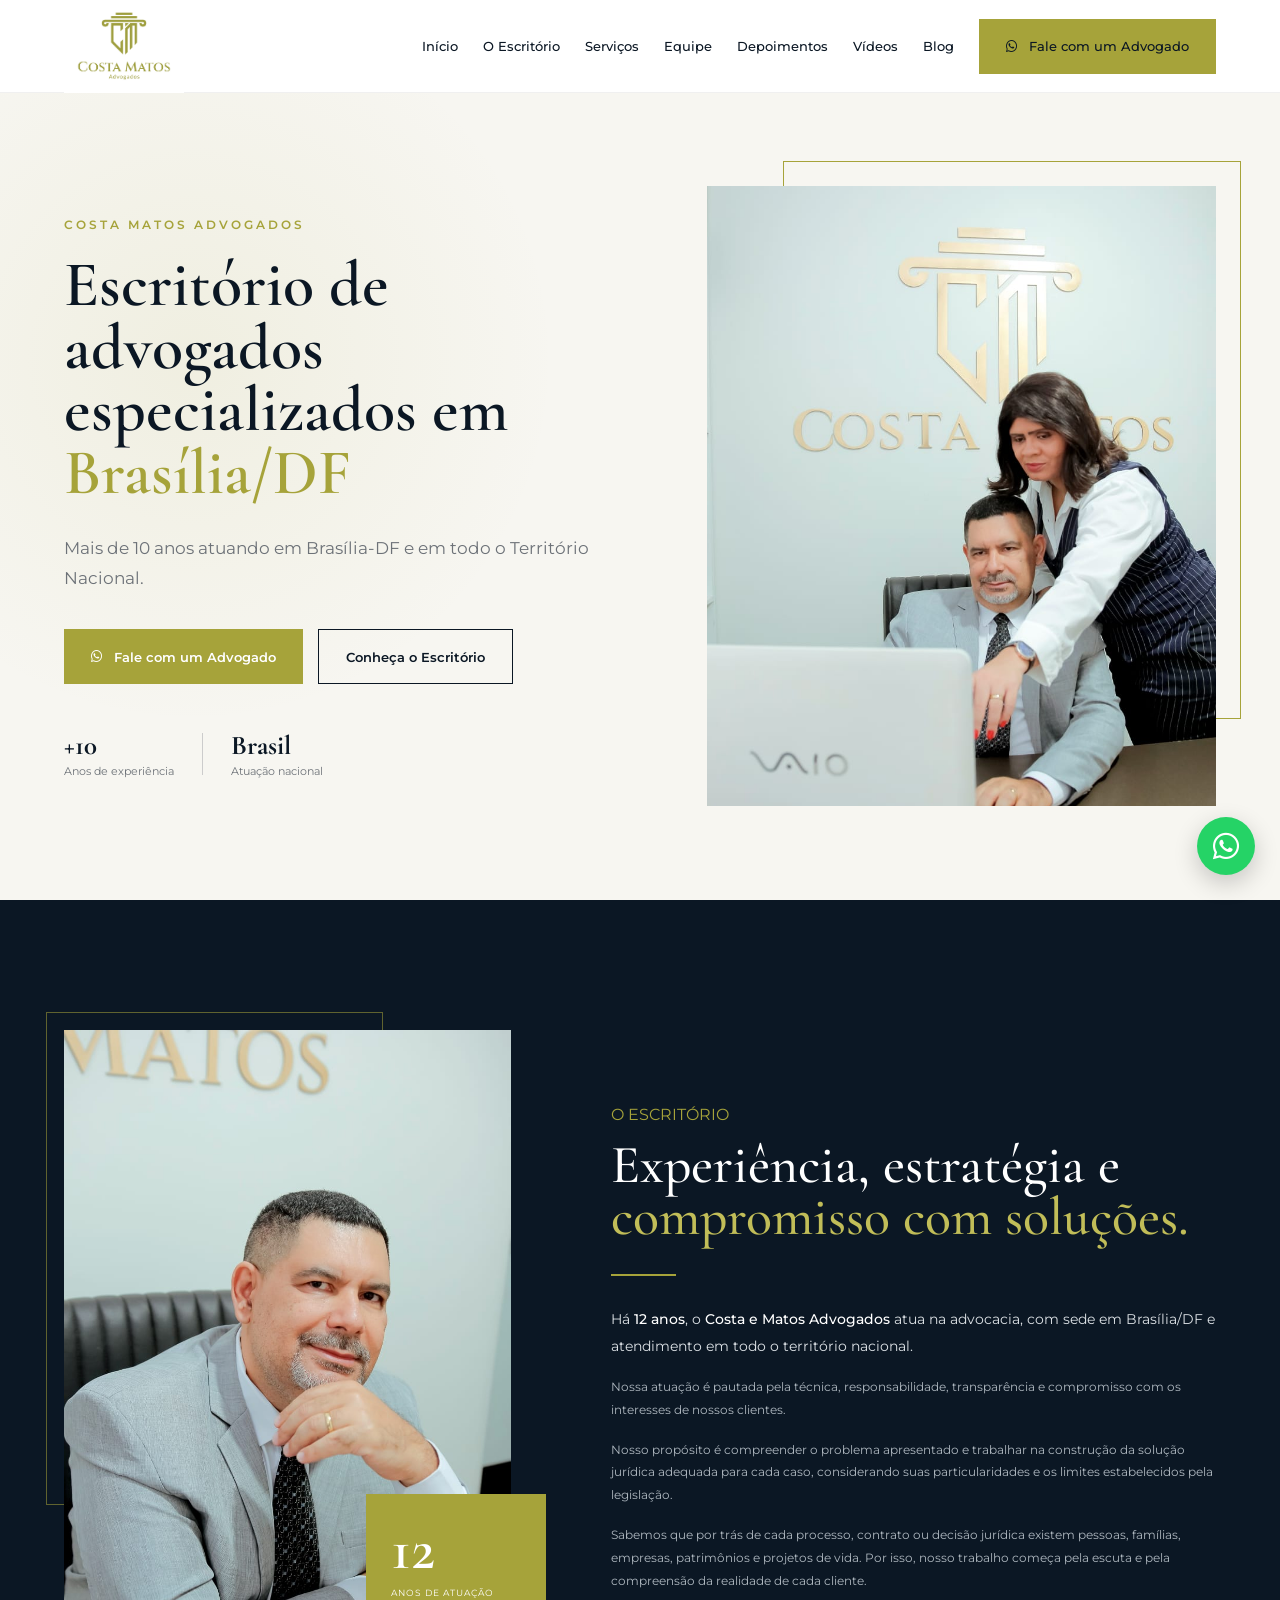
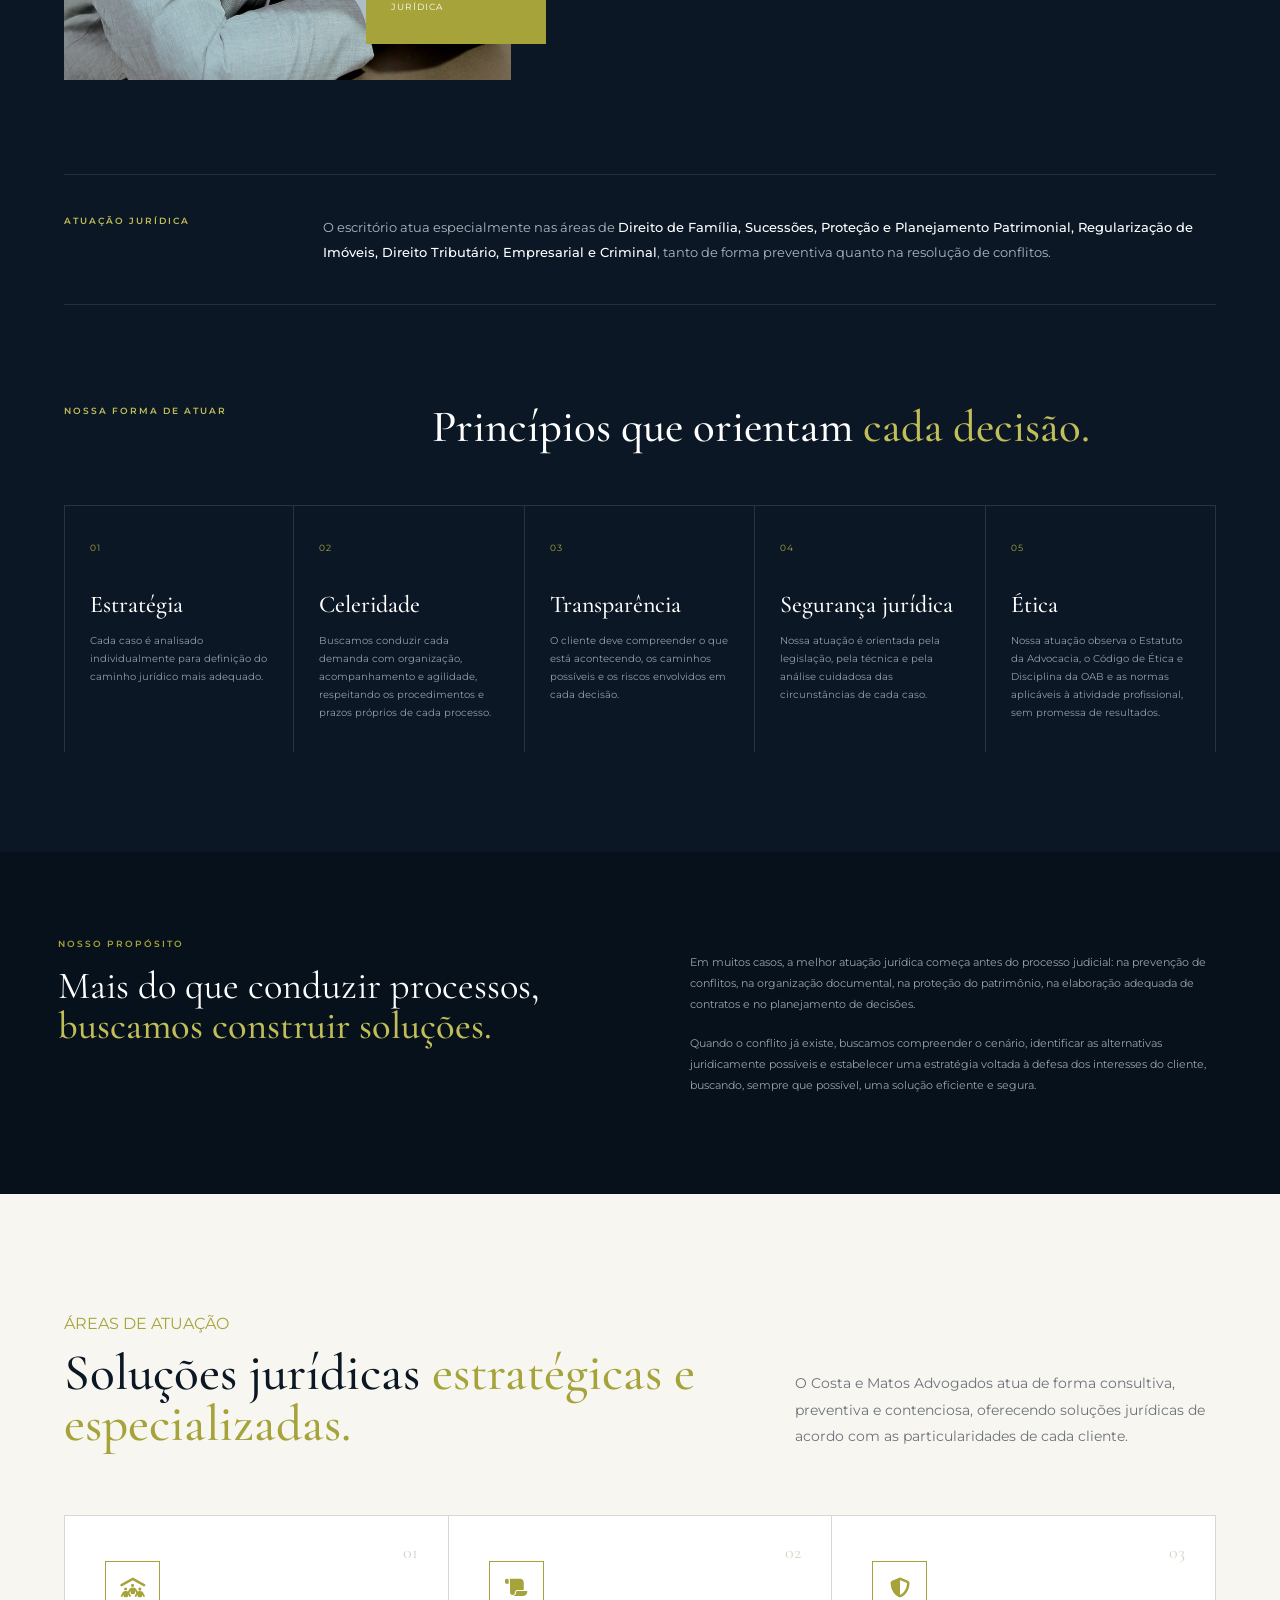
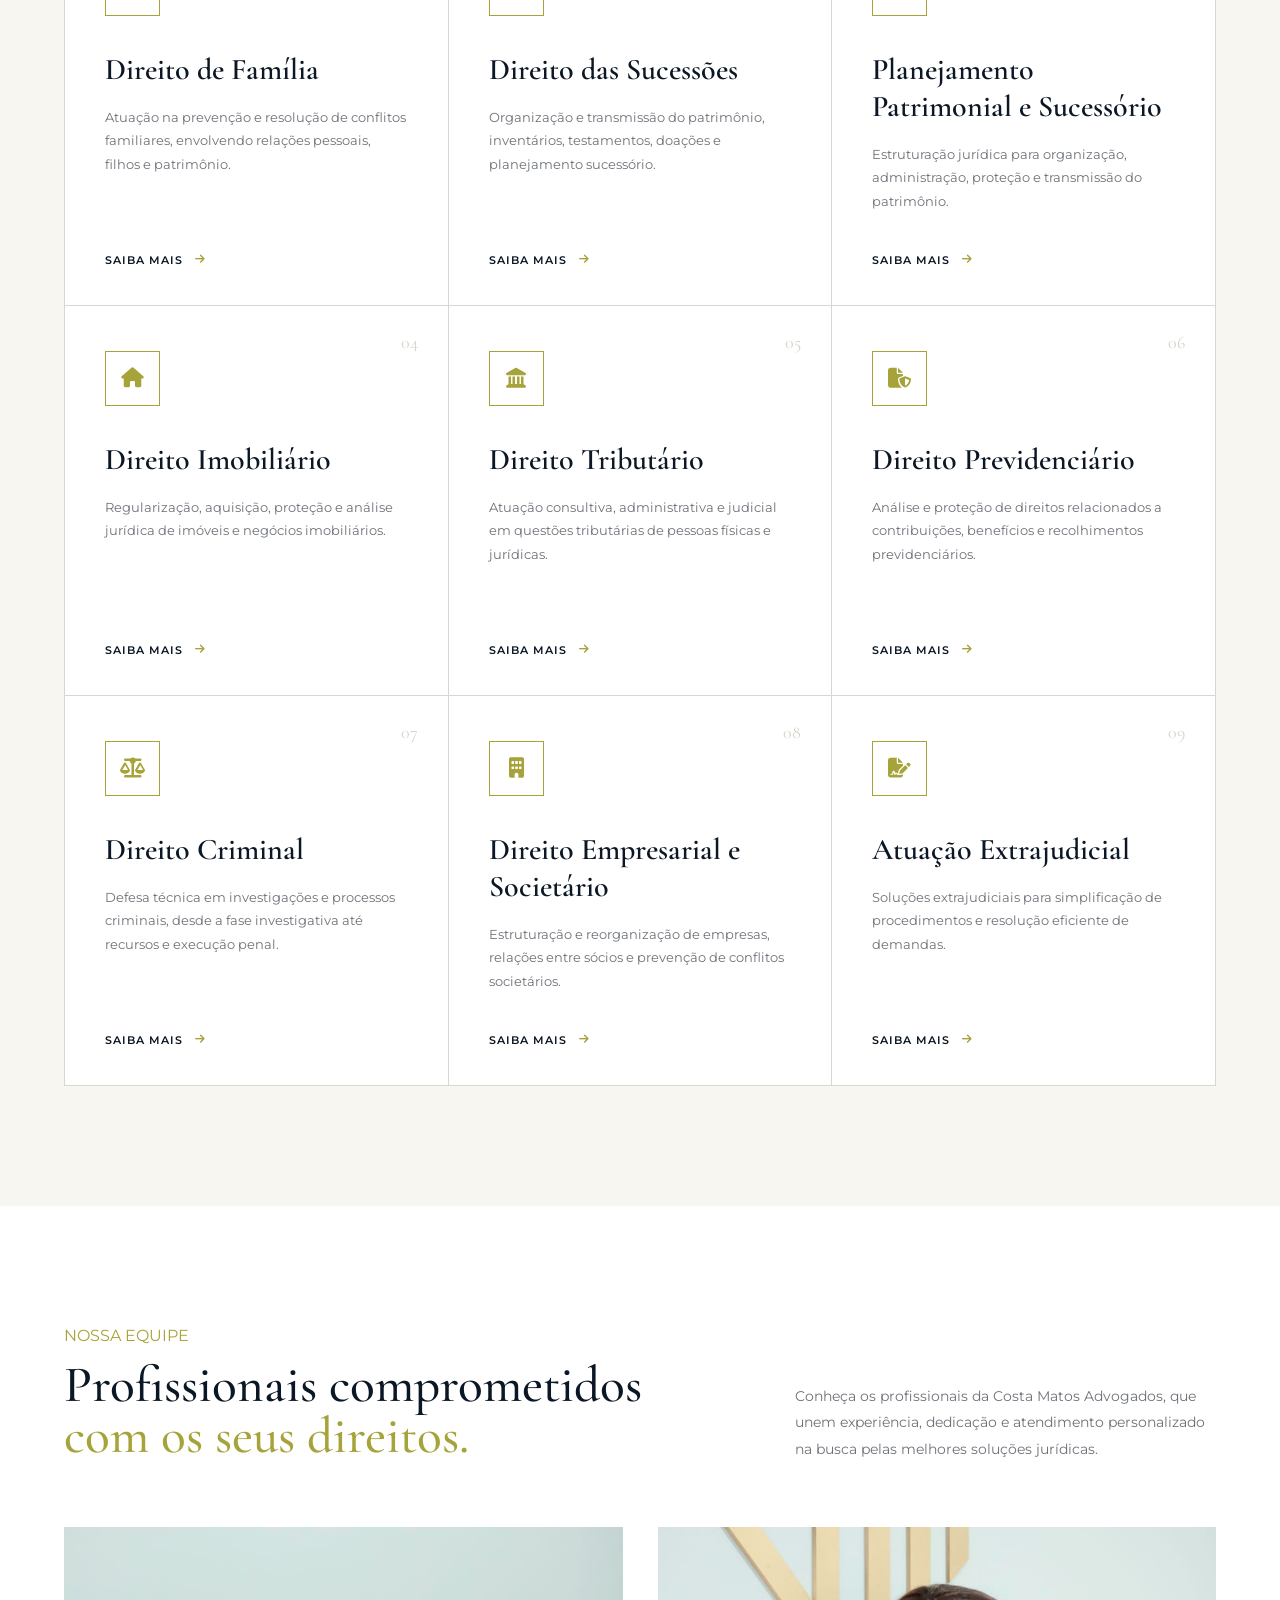
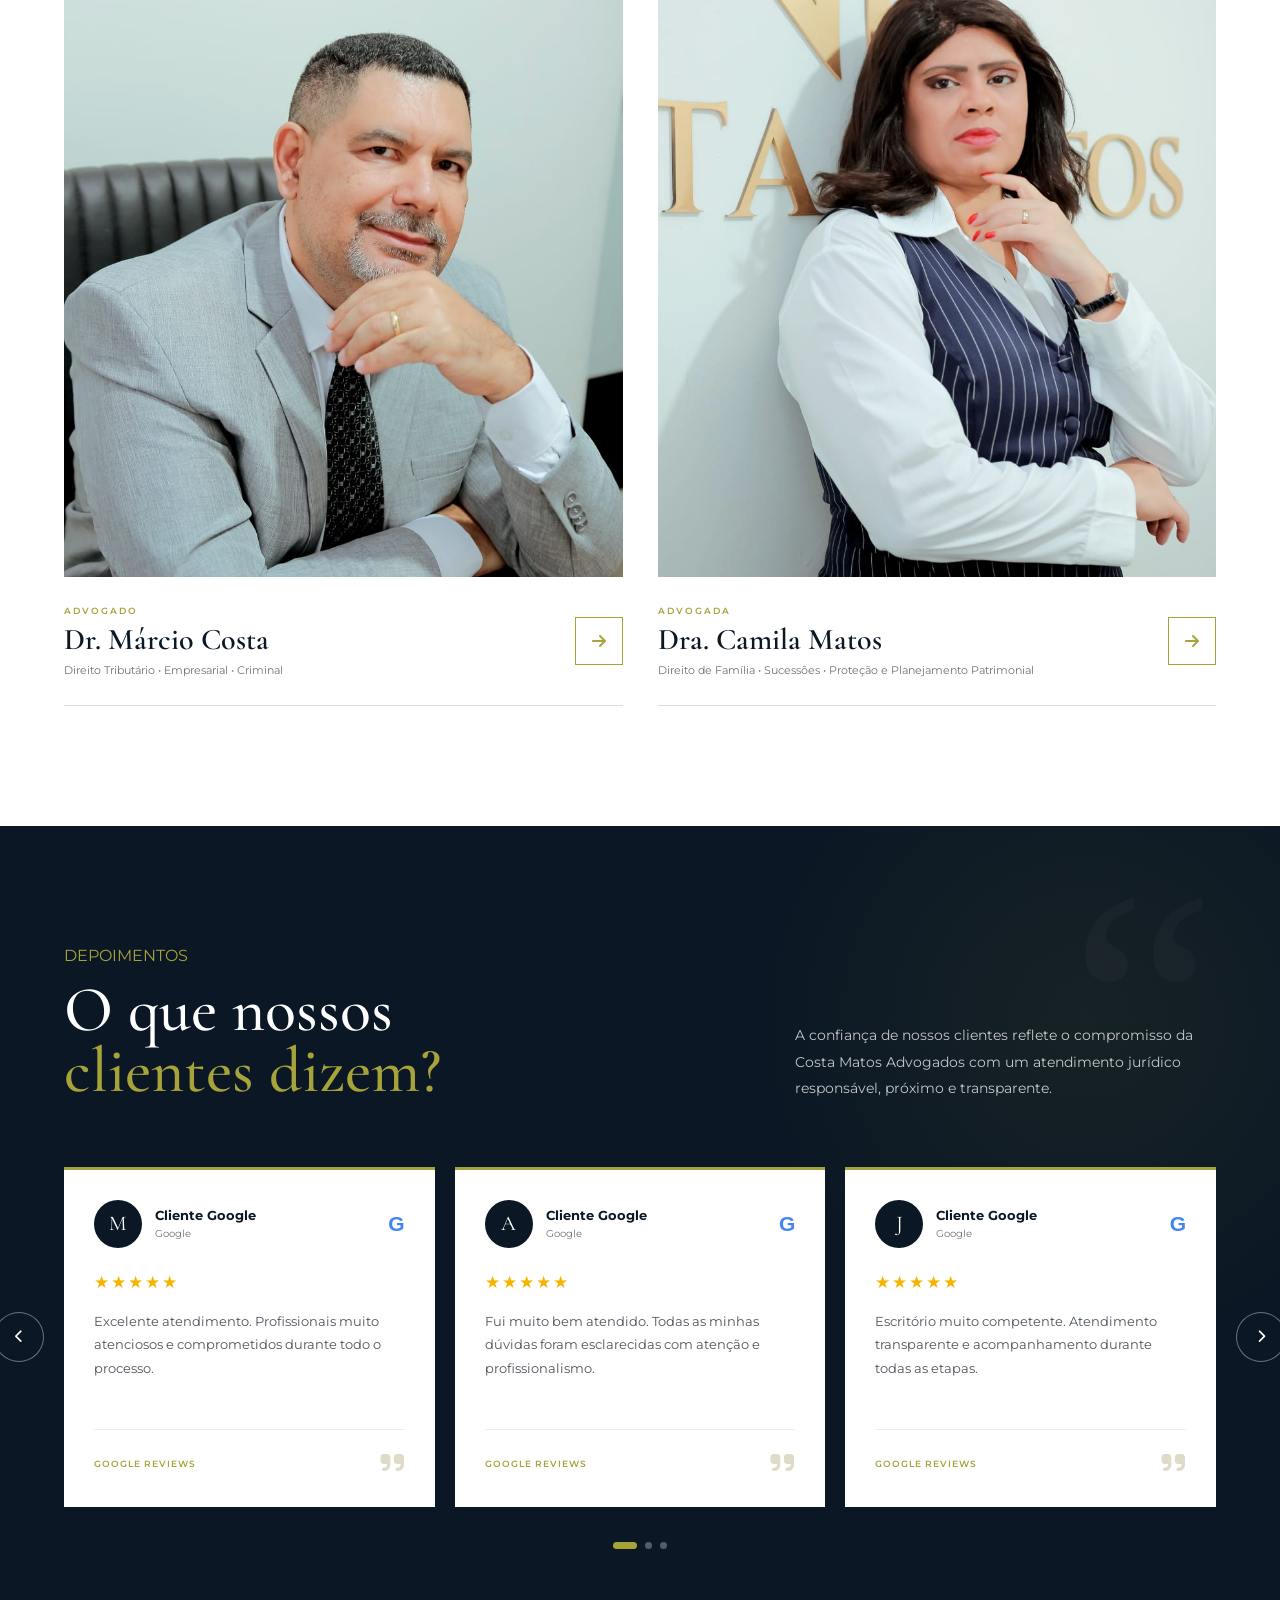
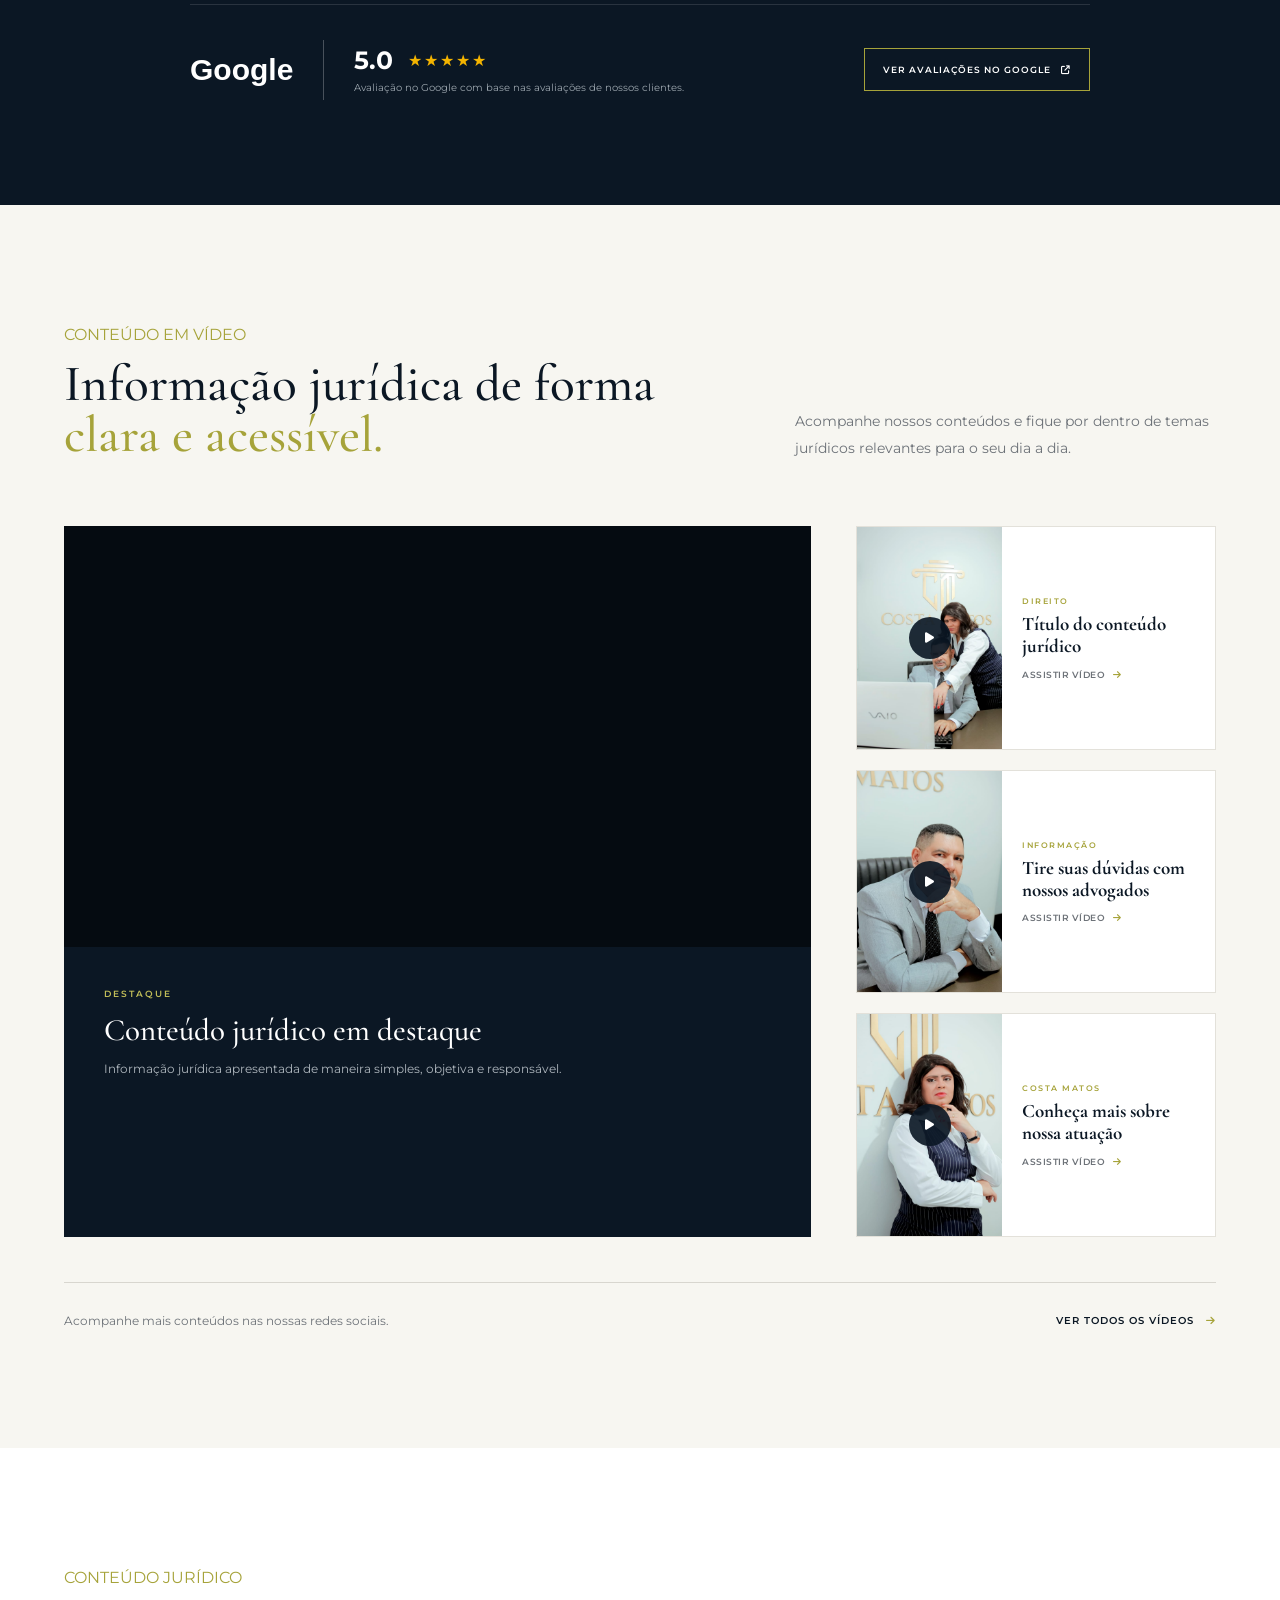
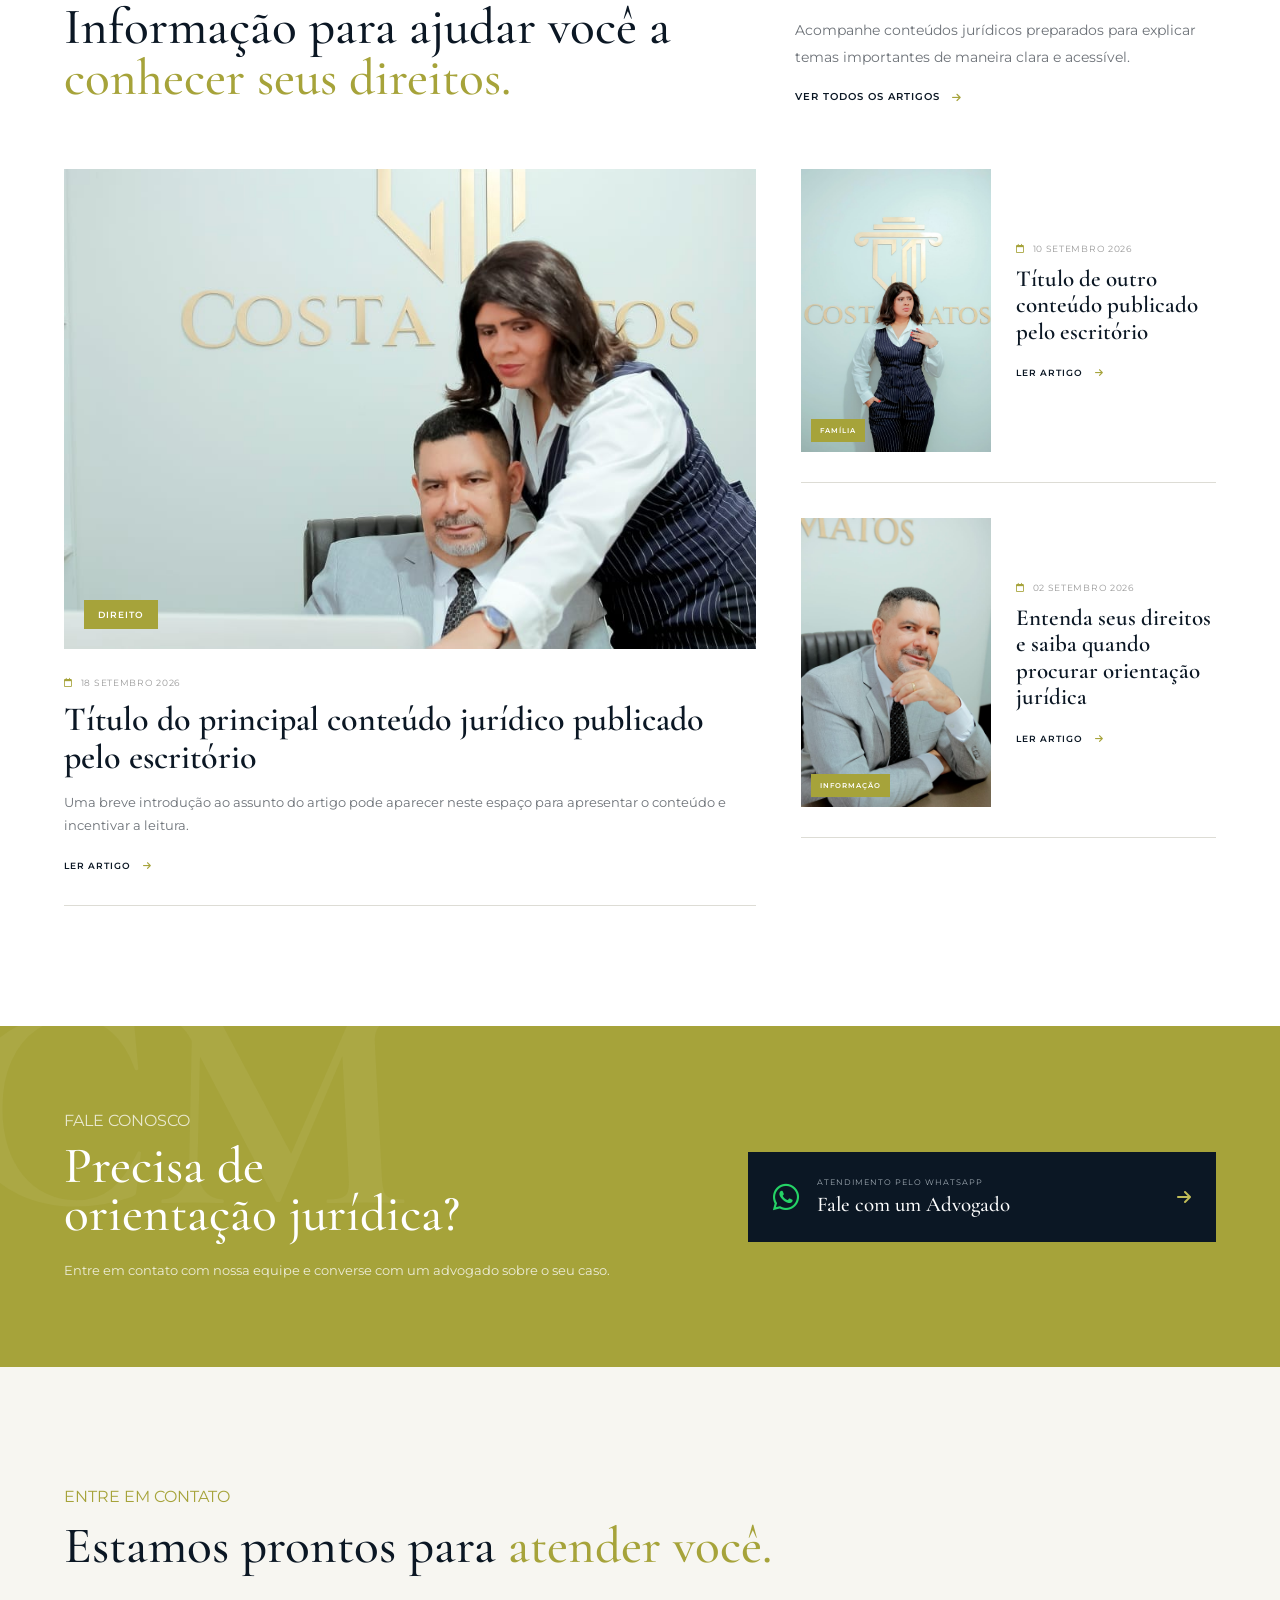
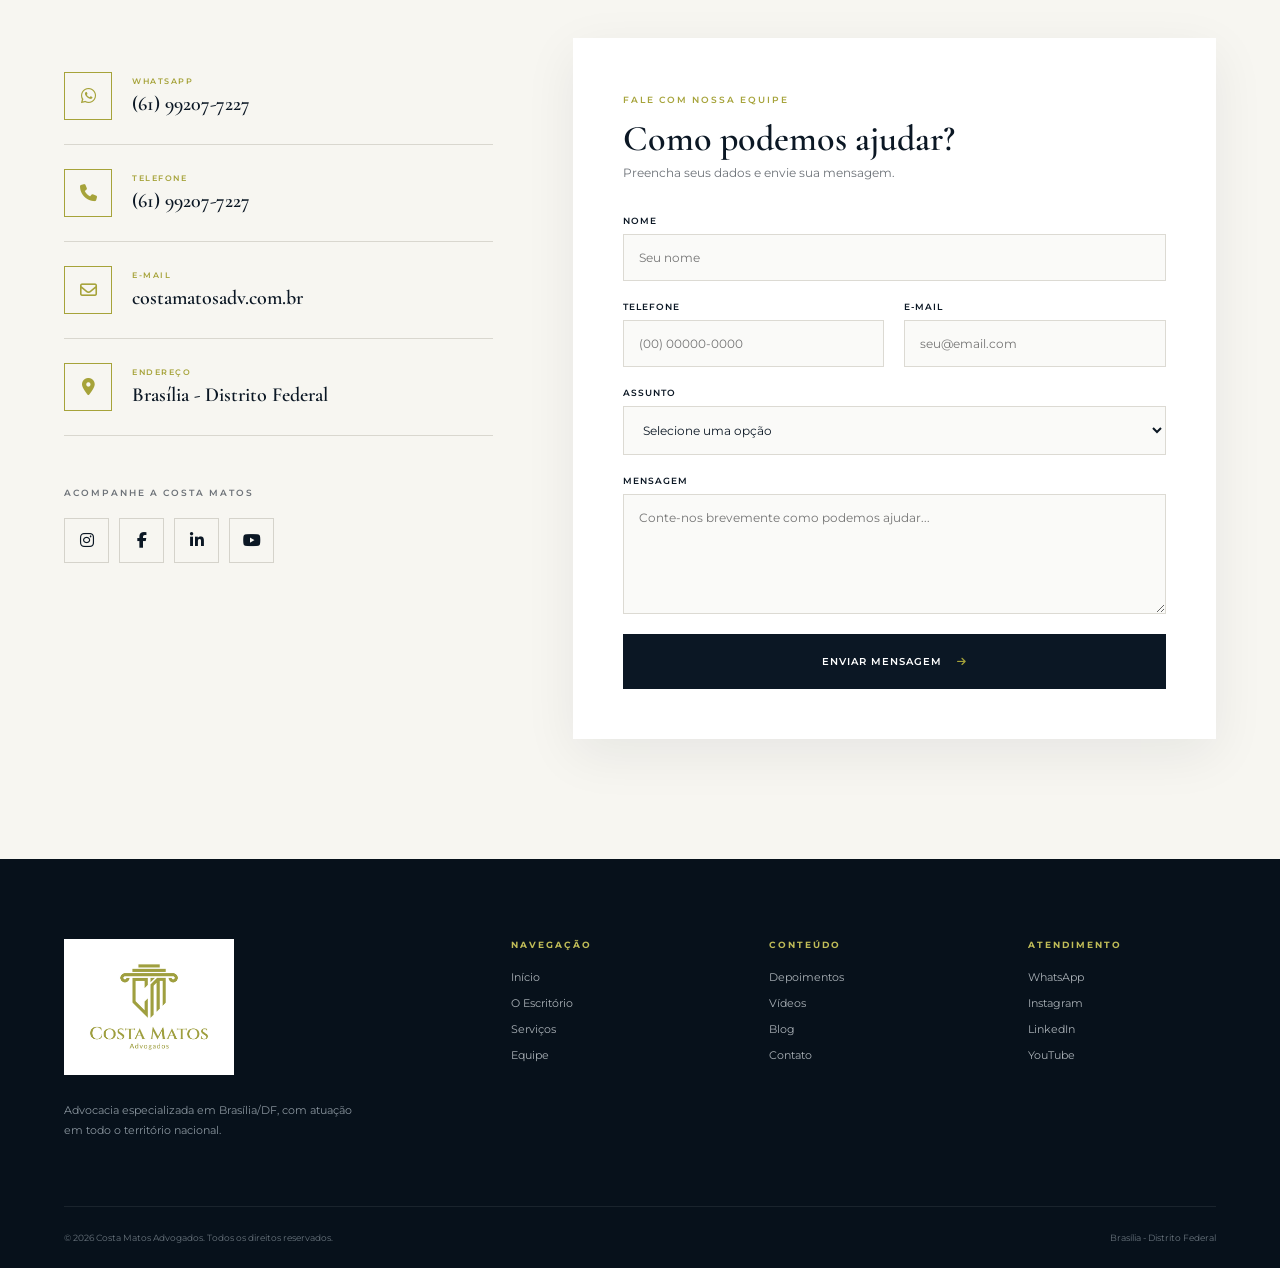
==== commit b909753d: "Atualiza equipe, areas e páginas dos advogados" ====
--- a/index.html
+++ b/index.html
@@ -41,10 +41,15 @@
                 <a href="#videos">Vídeos</a>
                 <a href="#blog">Blog</a>
 
-                <a href="#contato"
-                   class="btn-header">
-                    Fale com um Advogado
-                </a>
+                <a href="https://wa.me/5561994092325?text=Olá%2C%20vim%20pelo%20site%20da%20Costa%20e%20Matos%20Advogados%20e%20gostaria%20de%20mais%20informações."
+   class="btn-primary"
+   target="_blank"
+   rel="noopener noreferrer">
+
+    <i class="fa-brands fa-whatsapp"></i>
+
+    Fale com um Advogado
+</a>
 
             </nav>
 
@@ -87,14 +92,15 @@
 
                     <div class="hero-buttons">
 
-                        <a href="#contato"
-                           class="btn-primary">
-
-                            Fale com um Advogado
-
-                            <i class="fa-solid fa-arrow-right"></i>
-
-                        </a>
+                        <a href="https://wa.me/5561994092325?text=Olá%2C%20vim%20pelo%20site%20da%20Costa%20e%20Matos%20Advogados%20e%20gostaria%20de%20mais%20informações."
+   class="btn-primary"
+   target="_blank"
+   rel="noopener noreferrer">
+
+    <i class="fa-brands fa-whatsapp"></i>
+
+    Fale com um Advogado
+</a>
 
                         <a href="#escritorio"
                            class="btn-secondary">
@@ -138,55 +144,231 @@
 
         </section>
 
-        <!-- O ESCRITÓRIO -->
+<!-- O ESCRITÓRIO -->
 <section class="about" id="escritorio">
 
-    <div class="container about-container">
-
-        <div class="about-image">
-
-            <img src="assets/images/advogado.jpeg"
-                 alt="Costa Matos Advogados">
-
-            <div class="about-detail">
-                <span>+10</span>
-                <p>anos de atuação jurídica</p>
-            </div>
-
-        </div>
-
-
-        <div class="about-content">
-
-            <span class="section-tag">
-                O ESCRITÓRIO
+    <div class="container">
+
+        <!-- PARTE SUPERIOR -->
+        <div class="about-top">
+
+            <div class="about-image">
+
+                <img
+                    src="assets/images/advogado.jpeg"
+                    alt="Costa e Matos Advogados">
+
+                <div class="about-detail">
+                    <span>12</span>
+                    <p>anos de atuação jurídica</p>
+                </div>
+
+            </div>
+
+
+            <div class="about-content">
+
+                <span class="section-tag">
+                    O ESCRITÓRIO
+                </span>
+
+                <h2>
+                    Experiência, estratégia e
+                    <span>compromisso com soluções.</span>
+                </h2>
+
+                <div class="gold-line"></div>
+
+                <p class="about-lead">
+                    Há <strong>12 anos</strong>, o
+                    <strong>Costa e Matos Advogados</strong>
+                    atua na advocacia, com sede em Brasília/DF
+                    e atendimento em todo o território nacional.
+                </p>
+
+                <p>
+                    Nossa atuação é pautada pela técnica,
+                    responsabilidade, transparência e compromisso
+                    com os interesses de nossos clientes.
+                </p>
+
+                <p>
+                    Nosso propósito é compreender o problema
+                    apresentado e trabalhar na construção da
+                    solução jurídica adequada para cada caso,
+                    considerando suas particularidades e os
+                    limites estabelecidos pela legislação.
+                </p>
+
+                <p>
+                    Sabemos que por trás de cada processo,
+                    contrato ou decisão jurídica existem pessoas,
+                    famílias, empresas, patrimônios e projetos de
+                    vida. Por isso, nosso trabalho começa pela
+                    escuta e pela compreensão da realidade de
+                    cada cliente.
+                </p>
+
+            </div>
+
+        </div>
+
+
+        <!-- ÁREAS -->
+        <div class="about-areas">
+
+            <span class="about-small-title">
+                ATUAÇÃO JURÍDICA
             </span>
 
-            <h2>
-                Experiência, estratégia e
-                <span>compromisso com você.</span>
-            </h2>
-
-            <div class="gold-line"></div>
-
             <p>
-                A Costa Matos Advogados é um escritório
-                sediado em Brasília/DF, com mais de 10 anos
-                de atuação e atendimento em todo o território
-                nacional.
+                O escritório atua especialmente nas áreas de
+                <strong>Direito de Família, Sucessões, Proteção e
+                Planejamento Patrimonial, Regularização de Imóveis,
+                Direito Tributário, Empresarial e Criminal</strong>,
+                tanto de forma preventiva quanto na resolução
+                de conflitos.
             </p>
 
-            <p>
-                Nossa atuação é pautada pela ética,
-                transparência e análise individual de cada
-                situação, buscando oferecer soluções jurídicas
-                adequadas às necessidades de nossos clientes.
-            </p>
-
-            <a href="#contato" class="about-link">
-                Conheça mais sobre o escritório
-                <i class="fa-solid fa-arrow-right"></i>
-            </a>
+        </div>
+
+
+        <!-- FORMA DE ATUAR -->
+        <div class="about-method">
+
+            <div class="about-method-header">
+
+                <span class="about-small-title">
+                    NOSSA FORMA DE ATUAR
+                </span>
+
+                <h3>
+                    Princípios que orientam
+                    <span>cada decisão.</span>
+                </h3>
+
+            </div>
+
+
+            <div class="about-values">
+
+                <article class="about-value">
+
+                    <span>01</span>
+
+                    <h4>Estratégia</h4>
+
+                    <p>
+                        Cada caso é analisado individualmente
+                        para definição do caminho jurídico mais
+                        adequado.
+                    </p>
+
+                </article>
+
+
+                <article class="about-value">
+
+                    <span>02</span>
+
+                    <h4>Celeridade</h4>
+
+                    <p>
+                        Buscamos conduzir cada demanda com
+                        organização, acompanhamento e agilidade,
+                        respeitando os procedimentos e prazos
+                        próprios de cada processo.
+                    </p>
+
+                </article>
+
+
+                <article class="about-value">
+
+                    <span>03</span>
+
+                    <h4>Transparência</h4>
+
+                    <p>
+                        O cliente deve compreender o que está
+                        acontecendo, os caminhos possíveis e os
+                        riscos envolvidos em cada decisão.
+                    </p>
+
+                </article>
+
+
+                <article class="about-value">
+
+                    <span>04</span>
+
+                    <h4>Segurança jurídica</h4>
+
+                    <p>
+                        Nossa atuação é orientada pela legislação,
+                        pela técnica e pela análise cuidadosa das
+                        circunstâncias de cada caso.
+                    </p>
+
+                </article>
+
+
+                <article class="about-value">
+
+                    <span>05</span>
+
+                    <h4>Ética</h4>
+
+                    <p>
+                        Nossa atuação observa o Estatuto da
+                        Advocacia, o Código de Ética e Disciplina
+                        da OAB e as normas aplicáveis à atividade
+                        profissional, sem promessa de resultados.
+                    </p>
+
+                </article>
+
+            </div>
+
+        </div>
+
+
+        <!-- FECHAMENTO -->
+        <div class="about-closing">
+
+            <div class="about-closing-title">
+
+                <span>
+                    NOSSO PROPÓSITO
+                </span>
+
+                <h3>
+                    Mais do que conduzir processos,
+                    <strong>buscamos construir soluções.</strong>
+                </h3>
+
+            </div>
+
+
+            <div class="about-closing-text">
+
+                <p>
+                    Em muitos casos, a melhor atuação jurídica
+                    começa antes do processo judicial: na prevenção
+                    de conflitos, na organização documental, na
+                    proteção do patrimônio, na elaboração adequada
+                    de contratos e no planejamento de decisões.
+                </p>
+
+                <p>
+                    Quando o conflito já existe, buscamos compreender
+                    o cenário, identificar as alternativas juridicamente
+                    possíveis e estabelecer uma estratégia voltada à
+                    defesa dos interesses do cliente, buscando, sempre
+                    que possível, uma solução eficiente e segura.
+                </p>
+
+            </div>
 
         </div>
 
@@ -194,7 +376,7 @@
 
 </section>
 
-<!-- SERVIÇOS -->
+<!-- ÁREAS DE ATUAÇÃO -->
 <section class="services" id="servicos">
 
     <div class="container">
@@ -208,14 +390,14 @@
 
                 <h2>
                     Soluções jurídicas
-                    <span>especializadas.</span>
+                    <span>estratégicas e especializadas.</span>
                 </h2>
             </div>
 
             <p>
-                Atendimento jurídico estratégico e personalizado,
-                buscando compreender cada situação para oferecer
-                soluções adequadas às necessidades de nossos clientes.
+                O Costa e Matos Advogados atua de forma consultiva,
+                preventiva e contenciosa, oferecendo soluções jurídicas
+                de acordo com as particularidades de cada cliente.
             </p>
 
         </div>
@@ -223,10 +405,10 @@
 
         <div class="services-grid">
 
-            <!-- SERVIÇO 01 -->
+            <!-- DIREITO DE FAMÍLIA -->
             <article class="service-card">
 
-                <span class="service-number">01</span>
+                <div class="service-number">01</div>
 
                 <div class="service-icon">
                     <i class="fa-solid fa-people-roof"></i>
@@ -235,12 +417,12 @@
                 <h3>Direito de Família</h3>
 
                 <p>
-                    Orientação e acompanhamento jurídico em questões
-                    familiares, buscando soluções seguras e adequadas
-                    para cada situação.
+                    Atuação na prevenção e resolução de conflitos
+                    familiares, envolvendo relações pessoais,
+                    filhos e patrimônio.
                 </p>
 
-                <a href="#">
+                <a href="areas/direito-familia.html">
                     Saiba mais
                     <i class="fa-solid fa-arrow-right"></i>
                 </a>
@@ -248,24 +430,24 @@
             </article>
 
 
-            <!-- SERVIÇO 02 -->
+            <!-- SUCESSÕES -->
             <article class="service-card">
 
-                <span class="service-number">02</span>
+                <div class="service-number">02</div>
 
                 <div class="service-icon">
-                    <i class="fa-solid fa-scale-balanced"></i>
-                </div>
-
-                <h3>Direito Civil</h3>
+                    <i class="fa-solid fa-scroll"></i>
+                </div>
+
+                <h3>Direito das Sucessões</h3>
 
                 <p>
-                    Assessoria jurídica em relações civis,
-                    contratos, obrigações e defesa dos direitos
-                    de pessoas físicas e jurídicas.
+                    Organização e transmissão do patrimônio,
+                    inventários, testamentos, doações e
+                    planejamento sucessório.
                 </p>
 
-                <a href="#">
+                <a href="areas/sucessoes.html">
                     Saiba mais
                     <i class="fa-solid fa-arrow-right"></i>
                 </a>
@@ -273,24 +455,27 @@
             </article>
 
 
-            <!-- SERVIÇO 03 -->
+            <!-- PLANEJAMENTO PATRIMONIAL -->
             <article class="service-card">
 
-                <span class="service-number">03</span>
+                <div class="service-number">03</div>
 
                 <div class="service-icon">
-                    <i class="fa-solid fa-briefcase"></i>
-                </div>
-
-                <h3>Direito Trabalhista</h3>
+                    <i class="fa-solid fa-shield-halved"></i>
+                </div>
+
+                <h3>
+                    Planejamento Patrimonial
+                    e Sucessório
+                </h3>
 
                 <p>
-                    Atuação jurídica em questões relacionadas
-                    às relações de trabalho e proteção dos
-                    direitos de nossos clientes.
+                    Estruturação jurídica para organização,
+                    administração, proteção e transmissão
+                    do patrimônio.
                 </p>
 
-                <a href="#">
+                <a href="areas/planejamento-patrimonial.html">
                     Saiba mais
                     <i class="fa-solid fa-arrow-right"></i>
                 </a>
@@ -298,23 +483,23 @@
             </article>
 
 
-            <!-- SERVIÇO 04 -->
+            <!-- IMOBILIÁRIO -->
             <article class="service-card">
 
-                <span class="service-number">04</span>
+                <div class="service-number">04</div>
 
                 <div class="service-icon">
-                    <i class="fa-solid fa-building"></i>
-                </div>
-
-                <h3>Direito Empresarial</h3>
+                    <i class="fa-solid fa-house"></i>
+                </div>
+
+                <h3>Direito Imobiliário</h3>
 
                 <p>
-                    Suporte jurídico para empresas e empreendedores
-                    na prevenção de riscos e tomada de decisões.
+                    Regularização, aquisição, proteção e análise
+                    jurídica de imóveis e negócios imobiliários.
                 </p>
 
-                <a href="#">
+                <a href="areas/direito-imobiliario.html">
                     Saiba mais
                     <i class="fa-solid fa-arrow-right"></i>
                 </a>
@@ -322,23 +507,24 @@
             </article>
 
 
-            <!-- SERVIÇO 05 -->
+            <!-- TRIBUTÁRIO -->
             <article class="service-card">
 
-                <span class="service-number">05</span>
+                <div class="service-number">05</div>
 
                 <div class="service-icon">
                     <i class="fa-solid fa-landmark"></i>
                 </div>
 
-                <h3>Direito Previdenciário</h3>
+                <h3>Direito Tributário</h3>
 
                 <p>
-                    Orientação jurídica relacionada a benefícios,
-                    aposentadorias e demais questões previdenciárias.
+                    Atuação consultiva, administrativa e judicial
+                    em questões tributárias de pessoas físicas
+                    e jurídicas.
                 </p>
 
-                <a href="#">
+                <a href="areas/direito-tributario.html">
                     Saiba mais
                     <i class="fa-solid fa-arrow-right"></i>
                 </a>
@@ -346,25 +532,104 @@
             </article>
 
 
-            <!-- SERVIÇO 06 -->
-            <article class="service-card service-contact">
-
-                <span class="contact-small">
-                    PRECISA DE ORIENTAÇÃO?
-                </span>
+            <!-- PREVIDENCIÁRIO -->
+            <article class="service-card">
+
+                <div class="service-number">06</div>
+
+                <div class="service-icon">
+                    <i class="fa-solid fa-file-shield"></i>
+                </div>
+
+                <h3>Direito Previdenciário</h3>
+
+                <p>
+                    Análise e proteção de direitos relacionados
+                    a contribuições, benefícios e recolhimentos
+                    previdenciários.
+                </p>
+
+                <a href="areas/direito-previdenciario.html">
+                    Saiba mais
+                    <i class="fa-solid fa-arrow-right"></i>
+                </a>
+
+            </article>
+
+
+            <!-- CRIMINAL -->
+            <article class="service-card">
+
+                <div class="service-number">07</div>
+
+                <div class="service-icon">
+                    <i class="fa-solid fa-scale-balanced"></i>
+                </div>
+
+                <h3>Direito Criminal</h3>
+
+                <p>
+                    Defesa técnica em investigações e processos
+                    criminais, desde a fase investigativa até
+                    recursos e execução penal.
+                </p>
+
+                <a href="areas/direito-criminal.html">
+                    Saiba mais
+                    <i class="fa-solid fa-arrow-right"></i>
+                </a>
+
+            </article>
+
+
+            <!-- EMPRESARIAL -->
+            <article class="service-card">
+
+                <div class="service-number">08</div>
+
+                <div class="service-icon">
+                    <i class="fa-solid fa-building"></i>
+                </div>
 
                 <h3>
-                    Fale diretamente com nossa equipe.
+                    Direito Empresarial
+                    e Societário
                 </h3>
 
                 <p>
-                    Conte-nos brevemente sobre sua situação
-                    e entre em contato com um advogado.
+                    Estruturação e reorganização de empresas,
+                    relações entre sócios e prevenção de
+                    conflitos societários.
                 </p>
 
-                <a href="#" class="service-whatsapp">
-                    <i class="fa-brands fa-whatsapp"></i>
-                    Fale com um Advogado
+                <a href="areas/direito-empresarial.html">
+                    Saiba mais
+                    <i class="fa-solid fa-arrow-right"></i>
+                </a>
+
+            </article>
+
+
+            <!-- EXTRAJUDICIAL -->
+            <article class="service-card">
+
+                <div class="service-number">09</div>
+
+                <div class="service-icon">
+                    <i class="fa-solid fa-file-signature"></i>
+                </div>
+
+                <h3>Atuação Extrajudicial</h3>
+
+                <p>
+                    Soluções extrajudiciais para simplificação
+                    de procedimentos e resolução eficiente
+                    de demandas.
+                </p>
+
+                <a href="areas/extrajudicial.html">
+                    Saiba mais
+                    <i class="fa-solid fa-arrow-right"></i>
                 </a>
 
             </article>
@@ -407,96 +672,103 @@
             <!-- ADVOGADO -->
             <article class="team-member">
 
-                <div class="team-photo">
-
-                    <img src="assets/images/advogado.jpeg"
-                         alt="Advogado Costa Matos">
-
-                    <div class="team-overlay">
-
-                        <span>
-                            Costa Matos Advogados
-                        </span>
-
-                    </div>
-
-                </div>
-
-                <div class="team-info">
-
-                    <div>
-                        <span class="team-role">
-                            ADVOGADO
-                        </span>
-
-                        <h3>
-                            Marcio Costa
-                        </h3>
-
-                        <p>
-                            OAB/DF 00.000
-                        </p>
-                    </div>
-
-                    <a href="#contato"
-                       class="team-contact"
-                       aria-label="Falar com advogado">
-
-                        <i class="fa-solid fa-arrow-right"></i>
-
-                    </a>
-
-                </div>
-
-            </article>
+    <div class="team-photo">
+
+        <img src="assets/images/advogado.jpeg"
+             alt="Dr. Márcio Costa">
+
+        <div class="team-overlay">
+
+            <span>
+                OAB/DF 31.603
+            </span>
+
+        </div>
+
+    </div>
+
+
+    <div class="team-info">
+
+        <div>
+
+            <span class="team-role">
+                ADVOGADO
+            </span>
+
+            <h3>
+                Dr. Márcio Costa
+            </h3>
+
+            <p>
+                Direito Tributário • Empresarial • Criminal
+            </p>
+
+        </div>
+
+
+        <a href="equipe/marcio-costa.html"
+           class="team-contact"
+           aria-label="Conheça o Dr. Márcio Costa">
+
+            <i class="fa-solid fa-arrow-right"></i>
+
+        </a>
+
+    </div>
+
+</article>
 
 
             <!-- ADVOGADA -->
             <article class="team-member">
 
-                <div class="team-photo">
-
-                    <img src="assets/images/advogada.jpeg"
-                         alt="Advogada Costa Matos">
-
-                    <div class="team-overlay">
-
-                        <span>
-                            Costa Matos Advogados
-                        </span>
-
-                    </div>
-
-                </div>
-
-                <div class="team-info">
-
-                    <div>
-                        <span class="team-role">
-                            ADVOGADA
-                        </span>
-
-                        <h3>
-                            Camila Matos
-                        </h3>
-
-                        <p>
-                            OAB/DF 00.000
-                        </p>
-                    </div>
-
-                    <a href="#contato"
-                       class="team-contact"
-                       aria-label="Falar com advogada">
-
-                        <i class="fa-solid fa-arrow-right"></i>
-
-                    </a>
-
-                </div>
-
-            </article>
-
+    <div class="team-photo">
+
+        <img src="assets/images/advogada.jpeg"
+             alt="Dra. Camila Matos">
+
+        <div class="team-overlay">
+
+            <span>
+                OAB/DF 37.350
+            </span>
+
+        </div>
+
+    </div>
+
+
+    <div class="team-info">
+
+        <div>
+
+            <span class="team-role">
+                ADVOGADA
+            </span>
+
+            <h3>
+                Dra. Camila Matos
+            </h3>
+
+            <p>
+                Direito de Família • Sucessões • Proteção e Planejamento Patrimonial
+            </p>
+
+        </div>
+
+
+        <a href="equipe/camila-matos.html"
+           class="team-contact"
+           aria-label="Conheça a Dra. Camila Matos">
+
+            <i class="fa-solid fa-arrow-right"></i>
+
+        </a>
+
+    </div>
+
+</article>
         </div>
 
     </div>
@@ -1219,9 +1491,10 @@
 
         <div class="cta-action">
 
-            <a href="#"
+            <a href="https://wa.me/5561994092325?text=Olá%2C%20vim%20pelo%20site%20da%20Costa%20e%20Matos%20Advogados%20e%20gostaria%20de%20mais%20informações."
                class="cta-whatsapp"
-               target="_blank">
+               target="_blank"
+               rel="noopener noreferrer">
 
                 <i class="fa-brands fa-whatsapp"></i>
 
@@ -1277,7 +1550,7 @@
                         <span>WHATSAPP</span>
 
                         <a href="#">
-                            (61) 00000-0000
+                            (61) 99207-7227
                         </a>
 
                     </div>
@@ -1296,7 +1569,7 @@
                         <span>TELEFONE</span>
 
                         <a href="#">
-                            (61) 0000-0000
+                            (61) 99207-7227
                         </a>
 
                     </div>
@@ -1315,7 +1588,7 @@
                         <span>E-MAIL</span>
 
                         <a href="#">
-                            contato@costamatos.com.br
+                            costamatosadv.com.br
                         </a>
 
                     </div>
--- a/src/css/style.css
+++ b/src/css/style.css
@@ -724,349 +724,469 @@
     }
 
 }
-/* =========================
+/* ========================================
    O ESCRITÓRIO
-========================= */
+======================================== */
 
 .about {
     position: relative;
-    padding: 120px 0;
+    padding: 130px 0 0;
     background: var(--navy);
     overflow: hidden;
 }
 
 
-/* detalhe decorativo */
-
-.about::after {
-    content: "CM";
-
+/* =====================
+   PARTE SUPERIOR
+===================== */
+
+.about-top {
+    display: grid;
+    grid-template-columns: .85fr 1.15fr;
+    gap: 100px;
+    align-items: center;
+}
+
+
+/* FOTO */
+
+.about-image {
+    position: relative;
+    min-height: 650px;
+}
+
+.about-image::before {
+    content: "";
     position: absolute;
-
-    right: -40px;
-    bottom: -130px;
-
+    top: -18px;
+    left: -18px;
+    width: 75%;
+    height: 75%;
+    border: 1px solid rgba(166, 163, 58, .55);
+    z-index: 0;
+}
+
+.about-image img {
+    position: relative;
+    z-index: 1;
+
+    width: 100%;
+    height: 650px;
+
+    object-fit: cover;
+    object-position: top center;
+}
+
+
+/* 12 ANOS */
+
+.about-detail {
+    position: absolute;
+    z-index: 2;
+
+    right: -35px;
+    bottom: 40px;
+
+    width: 180px;
+    min-height: 150px;
+
+    padding: 25px;
+
+    display: flex;
+    flex-direction: column;
+    justify-content: center;
+
+    background: var(--gold);
+    color: white;
+}
+
+.about-detail span {
     font-family: 'Cormorant Garamond', serif;
-    font-size: 380px;
-    font-weight: 700;
-
-    color: rgba(255,255,255,.025);
-
-    pointer-events: none;
-}
-
-
-.about-container {
+    font-size: 60px;
+    line-height: .8;
+    font-weight: 600;
+}
+
+.about-detail p {
+    margin-top: 13px;
+
+    font-size: 9px;
+    line-height: 1.5;
+
+    letter-spacing: 1px;
+    text-transform: uppercase;
+}
+
+
+/* =====================
+   TEXTO
+===================== */
+
+.about-content {
+    position: relative;
+    z-index: 2;
+}
+
+.about-content h2 {
+    max-width: 720px;
+
+    margin-top: 15px;
+
+    font-family: 'Cormorant Garamond', serif;
+    font-size: clamp(45px, 4.2vw, 65px);
+
+    line-height: .98;
+    font-weight: 500;
+
+    color: white;
+}
+
+.about-content h2 span {
+    display: block;
+    color: var(--gold-light);
+}
+
+.about-content .gold-line {
+    width: 65px;
+    height: 2px;
+
+    margin: 30px 0;
+
+    background: var(--gold);
+}
+
+.about-content p {
+    max-width: 700px;
+
+    margin-bottom: 17px;
+
+    color: #aeb7bf;
+
+    font-size: 12px;
+    line-height: 1.9;
+}
+
+.about-content .about-lead {
+    color: #dce1e5;
+    font-size: 14px;
+}
+
+.about-content strong {
+    color: white;
+    font-weight: 500;
+}
+
+
+/* =====================
+   ÁREAS
+===================== */
+
+.about-areas {
+    margin-top: 90px;
+
+    padding: 40px 0;
 
     display: grid;
-
-    grid-template-columns: .9fr 1.1fr;
+    grid-template-columns: .35fr 1.65fr;
+
+    gap: 70px;
+
+    border-top: 1px solid rgba(255,255,255,.1);
+    border-bottom: 1px solid rgba(255,255,255,.1);
+}
+
+.about-small-title {
+    color: var(--gold-light);
+
+    font-size: 9px;
+    font-weight: 600;
+
+    letter-spacing: 2px;
+}
+
+.about-areas p {
+    max-width: 900px;
+
+    color: #aeb7bf;
+
+    font-size: 13px;
+    line-height: 1.9;
+}
+
+.about-areas strong {
+    color: white;
+    font-weight: 500;
+}
+
+
+/* =====================
+   NOSSA FORMA DE ATUAR
+===================== */
+
+.about-method {
+    padding: 100px 0;
+}
+
+.about-method-header {
+    display: grid;
+
+    grid-template-columns: .55fr 1.45fr;
+
+    gap: 70px;
+
+    align-items: start;
+
+    margin-bottom: 55px;
+}
+
+.about-method-header h3 {
+    max-width: 700px;
+
+    font-family: 'Cormorant Garamond', serif;
+
+    font-size: clamp(38px, 3.5vw, 55px);
+
+    line-height: 1;
+
+    font-weight: 500;
+
+    color: white;
+}
+
+.about-method-header h3 span {
+    color: var(--gold-light);
+}
+
+
+/* PRINCÍPIOS */
+
+.about-values {
+    display: grid;
+    grid-template-columns: repeat(5, 1fr);
+
+    border-top: 1px solid rgba(255,255,255,.12);
+}
+
+.about-value {
+    min-height: 245px;
+
+    padding: 30px 25px;
+
+    border-right: 1px solid rgba(255,255,255,.12);
+}
+
+.about-value:first-child {
+    border-left: 1px solid rgba(255,255,255,.12);
+}
+
+.about-value > span {
+    color: var(--gold);
+
+    font-size: 9px;
+
+    letter-spacing: 1px;
+}
+
+.about-value h4 {
+    margin-top: 35px;
+
+    font-family: 'Cormorant Garamond', serif;
+
+    color: white;
+
+    font-size: 24px;
+    font-weight: 500;
+}
+
+.about-value p {
+    margin-top: 13px;
+
+    color: #929da6;
+
+    font-size: 10px;
+    line-height: 1.8;
+}
+
+
+/* =====================
+   FECHAMENTO
+===================== */
+
+.about-closing {
+    margin-left: calc(50% - 50vw);
+    margin-right: calc(50% - 50vw);
+
+    padding: 80px max(
+        calc((100vw - 1200px) / 2),
+        5%
+    );
+
+    display: grid;
+    grid-template-columns: 1fr 1fr;
 
     gap: 100px;
 
-    align-items: center;
-
-}
-
-
-/* IMAGEM */
-
-.about-image {
-
-    position: relative;
-
-    height: 620px;
-
-}
-
-
-.about-image img {
-
-    width: 100%;
-    height: 100%;
-
-    object-fit: cover;
-
-    object-position: center;
-
-}
-
-
-.about-image::before {
-
-    content: "";
-
-    position: absolute;
-
-    width: 100%;
-    height: 100%;
-
-    top: 20px;
-    left: -20px;
-
-    border: 1px solid var(--gold);
-
-    z-index: 0;
-
-}
-
-
-.about-image img {
-
-    position: relative;
-
-    z-index: 1;
-
-}
-
-
-/* CARD +10 */
-
-.about-detail {
-
-    position: absolute;
-
-    right: -45px;
-    bottom: 45px;
-
-    z-index: 2;
-
-    width: 180px;
-    height: 180px;
-
-    background: var(--gold);
+    background: #07111b;
+}
+
+.about-closing-title > span {
+    color: var(--gold);
+
+    font-size: 9px;
+    font-weight: 600;
+
+    letter-spacing: 2px;
+}
+
+.about-closing-title h3 {
+    max-width: 570px;
+
+    margin-top: 15px;
+
+    font-family: 'Cormorant Garamond', serif;
+
+    font-size: clamp(34px, 3vw, 48px);
+
+    line-height: 1.05;
+
+    font-weight: 400;
 
     color: white;
-
-    display: flex;
-
-    flex-direction: column;
-
-    justify-content: center;
-
-    padding: 25px;
-
-}
-
-
-.about-detail span {
-
-    font-family: 'Cormorant Garamond', serif;
-
-    font-size: 60px;
-
-    line-height: .8;
-
-    font-weight: 600;
-
-}
-
-
-.about-detail p {
-
-    margin-top: 15px;
+}
+
+.about-closing-title h3 strong {
+    color: var(--gold-light);
+    font-weight: 500;
+}
+
+.about-closing-text {
+    padding-top: 20px;
+}
+
+.about-closing-text p {
+    margin-bottom: 18px;
+
+    color: #98a3ac;
 
     font-size: 11px;
-
-    line-height: 1.5;
-
-    text-transform: uppercase;
-
-    letter-spacing: 1px;
-
-}
-
-
-/* CONTEÚDO */
-
-.section-tag {
-
-    color: var(--gold-light);
-
-    font-size: 11px;
-
-    letter-spacing: 4px;
-
-    font-weight: 600;
-
-}
-
-
-.about-content h2 {
-
-    max-width: 650px;
-
-    margin-top: 20px;
-
-    font-family: 'Cormorant Garamond', serif;
-
-    font-size: clamp(42px, 4vw, 62px);
-
-    line-height: 1.05;
-
-    font-weight: 500;
-
-    color: white;
-
-}
-
-
-.about-content h2 span {
-
-    color: var(--gold-light);
-
-}
-
-
-.gold-line {
-
-    width: 70px;
-    height: 1px;
-
-    background: var(--gold);
-
-    margin: 30px 0;
-
-}
-
-
-.about-content p {
-
-    max-width: 620px;
-
-    color: #bec5cc;
-
-    font-size: 15px;
-
     line-height: 1.9;
-
-    margin-bottom: 18px;
-
-}
-
-
-.about-link {
-
-    display: inline-flex;
-
-    align-items: center;
-
-    gap: 14px;
-
-    margin-top: 18px;
-
-    color: white;
-
-    font-size: 12px;
-
-    font-weight: 600;
-
-    text-transform: uppercase;
-
-    letter-spacing: 1px;
-
-    transition: .3s;
-
-}
-
-
-.about-link i {
-
-    color: var(--gold);
-
-    transition: .3s;
-
-}
-
-
-.about-link:hover {
-
-    color: var(--gold-light);
-
-}
-
-
-.about-link:hover i {
-
-    transform: translateX(6px);
-
-}
-
-
-/* RESPONSIVO */
-
-@media (max-width: 900px) {
+}
+
+
+/* =====================
+   RESPONSIVO
+===================== */
+
+@media (max-width: 1100px) {
+
+    .about-top {
+        gap: 60px;
+    }
+
+    .about-values {
+        grid-template-columns: repeat(3, 1fr);
+    }
+
+    .about-value {
+        border-bottom: 1px solid rgba(255,255,255,.12);
+    }
+
+}
+
+
+@media (max-width: 850px) {
 
     .about {
-
-        padding: 90px 0;
-
-    }
-
-
-    .about-container {
-
+        padding-top: 90px;
+    }
+
+    .about-top {
         grid-template-columns: 1fr;
-
-        gap: 70px;
-
-    }
-
+    }
 
     .about-image {
-
-        max-width: 550px;
-
-    }
-
+        min-height: auto;
+        max-width: 600px;
+    }
+
+    .about-image img {
+        height: 600px;
+    }
 
     .about-detail {
-
         right: 20px;
-
-    }
-
-}
-
-
-@media (max-width: 600px) {
+    }
+
+    .about-areas {
+        grid-template-columns: 1fr;
+        gap: 15px;
+    }
+
+    .about-method-header {
+        grid-template-columns: 1fr;
+        gap: 20px;
+    }
+
+    .about-closing {
+        grid-template-columns: 1fr;
+        gap: 35px;
+    }
+
+}
+
+
+@media (max-width: 650px) {
 
     .about {
-
-        padding: 70px 0;
-
-    }
-
-
-    .about-image {
-
-        height: 520px;
-
-    }
-
+        padding-top: 75px;
+    }
+
+    .about-image img {
+        height: 500px;
+    }
 
     .about-detail {
-
-        width: 140px;
-        height: 140px;
+        width: 145px;
+        min-height: 125px;
 
         right: 15px;
         bottom: 20px;
-
-    }
-
+    }
 
     .about-detail span {
-
         font-size: 48px;
-
-    }
-
+    }
 
     .about-content h2 {
-
-        font-size: 41px;
-
+        font-size: 43px;
+    }
+
+    .about-areas {
+        margin-top: 60px;
+    }
+
+    .about-method {
+        padding: 75px 0;
+    }
+
+    .about-values {
+        grid-template-columns: 1fr;
+    }
+
+    .about-value {
+        min-height: auto;
+        padding: 28px 10px;
+        border-right: 0;
+        border-left: 0 !important;
+    }
+
+    .about-value h4 {
+        margin-top: 15px;
+    }
+
+    .about-closing {
+        padding-top: 60px;
+        padding-bottom: 60px;
     }
 
 }
@@ -1169,6 +1289,25 @@
     transition:
         transform .35s ease,
         background .35s ease;
+}
+
+.service-number {
+    position: absolute;
+
+    top: 25px;
+    right: 25px;
+
+    color: #d5d3cb;
+
+    font-family: 'Cormorant Garamond', serif;
+
+    font-size: 18px;
+
+    transition: .3s;
+}
+
+.service-card:hover .service-number {
+    color: var(--gold);
 }
 
 
@@ -3988,4 +4127,981 @@
         gap: 10px;
     }
 
+}
+
+/* ========================================
+   PÁGINAS - ÁREAS DE ATUAÇÃO
+======================================== */
+
+
+/* HERO */
+
+.area-hero {
+    padding: 155px 0 90px;
+
+    background:
+        linear-gradient(
+            120deg,
+            rgba(7,17,27,.98),
+            rgba(11,23,36,.93)
+        );
+
+    color: white;
+}
+
+
+.area-breadcrumb {
+    display: flex;
+    align-items: center;
+    gap: 12px;
+
+    margin-bottom: 70px;
+
+    font-size: 9px;
+    letter-spacing: 1px;
+
+    text-transform: uppercase;
+}
+
+.area-breadcrumb a {
+    color: #8f9aa3;
+    transition: .3s;
+}
+
+.area-breadcrumb a:hover {
+    color: var(--gold-light);
+}
+
+.area-breadcrumb i {
+    font-size: 7px;
+    color: var(--gold);
+}
+
+.area-breadcrumb span {
+    color: white;
+}
+
+
+.area-hero-content {
+    display: grid;
+
+    grid-template-columns: 1.25fr .75fr;
+
+    gap: 100px;
+
+    align-items: end;
+}
+
+
+.area-hero h1 {
+    margin-top: 15px;
+
+    font-family: 'Cormorant Garamond', serif;
+
+    font-size: clamp(60px, 7vw, 100px);
+
+    line-height: .85;
+
+    font-weight: 500;
+}
+
+.area-hero h1 span {
+    display: block;
+    color: var(--gold-light);
+}
+
+
+.area-hero-description {
+    padding-bottom: 5px;
+}
+
+.area-hero-description p {
+    max-width: 440px;
+
+    color: #aab3bb;
+
+    font-size: 12px;
+    line-height: 1.9;
+}
+
+
+.area-btn {
+    display: inline-flex;
+
+    align-items: center;
+    gap: 20px;
+
+    margin-top: 28px;
+
+    padding-bottom: 8px;
+
+    border-bottom: 1px solid var(--gold);
+
+    color: white;
+
+    font-size: 9px;
+    font-weight: 600;
+
+    letter-spacing: 1px;
+    text-transform: uppercase;
+
+    transition: .3s;
+}
+
+.area-btn i {
+    color: var(--gold);
+    transition: .3s;
+}
+
+.area-btn:hover {
+    color: var(--gold-light);
+}
+
+.area-btn:hover i {
+    transform: translateX(5px);
+}
+
+
+/* ========================================
+   INTRODUÇÃO
+======================================== */
+
+.area-intro {
+    padding: 110px 0;
+
+    background: var(--off-white);
+}
+
+
+.area-intro-grid {
+    display: grid;
+
+    grid-template-columns: 1fr 1fr;
+
+    gap: 120px;
+
+    align-items: start;
+}
+
+
+.area-intro-title > span {
+    color: var(--gold);
+
+    font-size: 9px;
+    font-weight: 600;
+
+    letter-spacing: 2px;
+}
+
+
+.area-intro-title h2 {
+    margin-top: 15px;
+
+    max-width: 580px;
+
+    font-family: 'Cormorant Garamond', serif;
+
+    font-size: clamp(38px, 4vw, 58px);
+
+    line-height: 1;
+
+    color: var(--navy);
+
+    font-weight: 500;
+}
+
+
+.area-intro-title h2 strong {
+    color: var(--gold);
+    font-weight: 500;
+}
+
+
+.area-intro-text {
+    padding-top: 25px;
+}
+
+
+.area-intro-text p {
+    margin-bottom: 20px;
+
+    color: #687078;
+
+    font-size: 12px;
+    line-height: 2;
+}
+
+
+/* ========================================
+   SERVIÇOS / ACCORDION
+======================================== */
+
+.area-services {
+    padding: 110px 0;
+
+    background: white;
+}
+
+
+.area-services-header {
+    margin-bottom: 60px;
+}
+
+
+.area-services-header h2 {
+    margin-top: 15px;
+
+    font-family: 'Cormorant Garamond', serif;
+
+    font-size: clamp(40px, 4vw, 60px);
+
+    line-height: 1;
+
+    color: var(--navy);
+
+    font-weight: 500;
+}
+
+
+.area-services-header h2 span {
+    color: var(--gold);
+}
+
+
+.area-accordion {
+    border-top: 1px solid #dddcd5;
+}
+
+
+.area-item {
+    border-bottom: 1px solid #dddcd5;
+}
+
+
+.area-item-header {
+    width: 100%;
+
+    padding: 28px 10px;
+
+    display: grid;
+
+    grid-template-columns: 70px 1fr 50px;
+
+    align-items: center;
+
+    border: none;
+
+    background: transparent;
+
+    cursor: pointer;
+
+    text-align: left;
+}
+
+
+.area-item-number {
+    color: var(--gold);
+
+    font-size: 9px;
+
+    letter-spacing: 1px;
+}
+
+
+.area-item-header h3 {
+    font-family: 'Cormorant Garamond', serif;
+
+    font-size: 25px;
+
+    font-weight: 500;
+
+    color: var(--navy);
+
+    transition: .3s;
+}
+
+
+.area-item-icon {
+    justify-self: end;
+
+    width: 34px;
+    height: 34px;
+
+    display: flex;
+
+    align-items: center;
+    justify-content: center;
+
+    border: 1px solid #d4d2ca;
+    border-radius: 50%;
+
+    color: var(--gold);
+
+    font-size: 18px;
+
+    transition: .3s;
+}
+
+
+.area-item-header:hover h3 {
+    color: var(--gold);
+}
+
+
+.area-item-content {
+    max-height: 0;
+
+    overflow: hidden;
+
+    transition:
+        max-height .45s ease,
+        padding .45s ease;
+}
+
+
+.area-item-content p {
+    max-width: 750px;
+
+    margin-left: 80px;
+
+    color: #687078;
+
+    font-size: 11px;
+
+    line-height: 1.9;
+}
+
+
+.area-item.active .area-item-content {
+    max-height: 300px;
+
+    padding: 0 0 30px;
+}
+
+
+.area-item.active .area-item-icon {
+    transform: rotate(45deg);
+
+    background: var(--gold);
+
+    border-color: var(--gold);
+
+    color: white;
+}
+
+
+.area-item.active .area-item-header h3 {
+    color: var(--gold);
+}
+
+
+/* ========================================
+   CTA
+======================================== */
+
+.area-cta {
+    padding: 85px 0;
+
+    background: var(--gold);
+}
+
+
+.area-cta-content {
+    display: flex;
+
+    align-items: center;
+    justify-content: space-between;
+
+    gap: 80px;
+}
+
+
+.area-cta-content > div > span {
+    color: rgba(255,255,255,.8);
+
+    font-size: 9px;
+
+    font-weight: 600;
+
+    letter-spacing: 2px;
+}
+
+
+.area-cta h2 {
+    max-width: 700px;
+
+    margin-top: 10px;
+
+    font-family: 'Cormorant Garamond', serif;
+
+    font-size: clamp(35px, 4vw, 52px);
+
+    line-height: 1;
+
+    font-weight: 400;
+
+    color: white;
+}
+
+
+.area-cta h2 strong {
+    display: block;
+
+    font-weight: 600;
+}
+
+
+.area-cta p {
+    max-width: 650px;
+
+    margin-top: 15px;
+
+    color: rgba(255,255,255,.8);
+
+    font-size: 11px;
+
+    line-height: 1.8;
+}
+
+
+.area-cta-button {
+    flex-shrink: 0;
+
+    display: flex;
+
+    align-items: center;
+
+    gap: 12px;
+
+    padding: 17px 24px;
+
+    background: var(--navy);
+
+    color: white;
+
+    font-size: 9px;
+
+    font-weight: 600;
+
+    letter-spacing: 1px;
+
+    text-transform: uppercase;
+
+    transition: .3s;
+}
+
+
+.area-cta-button:hover {
+    transform: translateY(-3px);
+
+    background: white;
+
+    color: var(--navy);
+}
+
+
+/* ========================================
+   RESPONSIVO
+======================================== */
+
+@media (max-width: 900px) {
+
+    .area-hero-content {
+        grid-template-columns: 1fr;
+        gap: 40px;
+    }
+
+    .area-intro-grid {
+        grid-template-columns: 1fr;
+        gap: 35px;
+    }
+
+    .area-cta-content {
+        align-items: flex-start;
+        flex-direction: column;
+        gap: 35px;
+    }
+
+}
+
+
+@media (max-width: 600px) {
+
+    .area-hero {
+        padding: 125px 0 70px;
+    }
+
+    .area-breadcrumb {
+        flex-wrap: wrap;
+        margin-bottom: 50px;
+    }
+
+    .area-hero h1 {
+        font-size: 60px;
+    }
+
+    .area-intro,
+    .area-services {
+        padding: 75px 0;
+    }
+
+    .area-item-header {
+        grid-template-columns: 40px 1fr 40px;
+
+        padding: 23px 0;
+    }
+
+    .area-item-header h3 {
+        padding-right: 10px;
+        font-size: 21px;
+    }
+
+    .area-item-content p {
+        margin-left: 40px;
+        padding-right: 20px;
+    }
+
+}
+
+/* ==================================================
+   PERFIL DO ADVOGADO
+================================================== */
+
+/* HERO */
+.lawyer-hero {
+    background: var(--off-white);
+    padding: 150px 8% 90px;
+}
+
+.lawyer-hero-content {
+    max-width: 1200px;
+    margin: 0 auto;
+    display: grid;
+    grid-template-columns: 1.05fr .95fr;
+    gap: 80px;
+    align-items: center;
+}
+
+.lawyer-hero-text {
+    max-width: 650px;
+}
+
+.lawyer-label {
+    display: inline-block;
+    margin: 35px 0 15px;
+    font-family: 'Montserrat', sans-serif;
+    font-size: 12px;
+    font-weight: 600;
+    letter-spacing: 3px;
+    color: var(--gold);
+}
+
+.lawyer-hero h1 {
+    margin: 0 0 15px;
+    font-family: 'Cormorant Garamond', serif;
+    font-size: clamp(50px, 6vw, 78px);
+    line-height: .95;
+    font-weight: 500;
+    color: var(--navy);
+}
+
+.lawyer-specialties {
+    margin: 25px 0 8px;
+    font-size: 15px;
+    font-weight: 500;
+    color: var(--gold);
+}
+
+.lawyer-oab {
+    margin-bottom: 30px;
+    font-size: 13px;
+    font-weight: 600;
+    letter-spacing: 1px;
+    color: var(--navy);
+}
+
+.lawyer-introduction {
+    max-width: 600px;
+    font-size: 16px;
+    line-height: 1.9;
+    color: #555;
+}
+
+
+/* FOTO */
+.lawyer-hero-photo {
+    position: relative;
+    height: 620px;
+    overflow: hidden;
+}
+
+.lawyer-hero-photo img {
+    width: 100%;
+    height: 100%;
+    object-fit: cover;
+    object-position: center top;
+    display: block;
+}
+
+.lawyer-photo-detail {
+    position: absolute;
+    right: 0;
+    bottom: 0;
+    min-width: 210px;
+    padding: 22px 28px;
+    background: var(--navy);
+    color: white;
+}
+
+.lawyer-photo-detail span,
+.lawyer-photo-detail strong {
+    display: block;
+}
+
+.lawyer-photo-detail span {
+    margin-bottom: 3px;
+    font-size: 11px;
+    letter-spacing: 2px;
+    text-transform: uppercase;
+    color: var(--gold-light);
+}
+
+.lawyer-photo-detail strong {
+    font-family: 'Cormorant Garamond', serif;
+    font-size: 23px;
+    font-weight: 500;
+}
+
+
+/* TRAJETÓRIA */
+.lawyer-about {
+    padding: 110px 8%;
+    background: white;
+}
+
+.lawyer-about-grid {
+    max-width: 1200px;
+    margin: 0 auto;
+    display: grid;
+    grid-template-columns: .9fr 1.1fr;
+    gap: 100px;
+}
+
+.lawyer-about-title h2 {
+    max-width: 470px;
+    margin-top: 15px;
+    font-family: 'Cormorant Garamond', serif;
+    font-size: 48px;
+    line-height: 1.05;
+    font-weight: 500;
+    color: var(--navy);
+}
+
+.lawyer-about-text {
+    padding-top: 20px;
+    border-top: 1px solid #ddd;
+}
+
+.lawyer-about-text p {
+    margin: 0 0 22px;
+    font-size: 16px;
+    line-height: 1.9;
+    color: #555;
+}
+
+
+/* ÁREAS DE ATUAÇÃO */
+.lawyer-practice {
+    padding: 110px 8%;
+    background: var(--navy);
+}
+
+.lawyer-practice-header {
+    max-width: 1200px;
+    margin: 0 auto 55px;
+}
+
+.lawyer-practice-header h2 {
+    margin-top: 10px;
+    font-family: 'Cormorant Garamond', serif;
+    font-size: 52px;
+    font-weight: 500;
+    color: white;
+}
+
+.lawyer-practice-grid {
+    max-width: 1200px;
+    margin: 0 auto;
+    display: grid;
+    grid-template-columns: repeat(3, 1fr);
+    gap: 20px;
+}
+
+.lawyer-practice-card {
+    position: relative;
+    padding: 45px 35px;
+    border: 1px solid rgba(255, 255, 255, .15);
+    transition: transform .3s ease,
+                border-color .3s ease,
+                background .3s ease;
+}
+
+.lawyer-practice-card:hover {
+    transform: translateY(-5px);
+    border-color: var(--gold);
+    background: rgba(255, 255, 255, .03);
+}
+
+.lawyer-practice-number {
+    position: absolute;
+    top: 30px;
+    right: 30px;
+    font-family: 'Cormorant Garamond', serif;
+    font-size: 18px;
+    color: rgba(255, 255, 255, .3);
+}
+
+.lawyer-practice-card > i {
+    margin-bottom: 35px;
+    font-size: 30px;
+    color: var(--gold);
+}
+
+.lawyer-practice-card h3 {
+    margin: 0 0 25px;
+    font-family: 'Cormorant Garamond', serif;
+    font-size: 30px;
+    font-weight: 500;
+    color: white;
+}
+
+.lawyer-practice-card p {
+    margin: 0 0 18px;
+    font-size: 14px;
+    line-height: 1.8;
+    color: rgba(255, 255, 255, .72);
+}
+
+.lawyer-practice-card a {
+    display: inline-flex;
+    align-items: center;
+    gap: 10px;
+    margin-top: 18px;
+    color: var(--gold-light);
+    font-size: 12px;
+    font-weight: 600;
+    letter-spacing: 1px;
+    text-decoration: none;
+    text-transform: uppercase;
+}
+
+.lawyer-practice-card a i {
+    transition: transform .3s ease;
+}
+
+.lawyer-practice-card a:hover i {
+    transform: translateX(5px);
+}
+
+
+/* ATUAÇÃO INTEGRADA */
+.lawyer-integrated {
+    padding: 110px 8%;
+    background: var(--off-white);
+}
+
+.lawyer-integrated-content {
+    max-width: 1200px;
+    margin: 0 auto;
+    display: grid;
+    grid-template-columns: .9fr 1.1fr;
+    gap: 100px;
+}
+
+.lawyer-integrated h2 {
+    max-width: 450px;
+    margin-top: 15px;
+    font-family: 'Cormorant Garamond', serif;
+    font-size: 48px;
+    line-height: 1.05;
+    font-weight: 500;
+    color: var(--navy);
+}
+
+.lawyer-integrated-text {
+    padding-top: 20px;
+    border-top: 1px solid #d5d3cb;
+}
+
+.lawyer-integrated-text p {
+    margin: 0 0 22px;
+    font-size: 16px;
+    line-height: 1.9;
+    color: #555;
+}
+
+
+/* FRASE */
+.lawyer-quote {
+    padding: 120px 8%;
+    background: white;
+    text-align: center;
+}
+
+.lawyer-quote-content {
+    max-width: 900px;
+    margin: 0 auto;
+}
+
+.lawyer-quote-content > i {
+    margin-bottom: 30px;
+    font-size: 35px;
+    color: var(--gold);
+}
+
+.lawyer-quote blockquote {
+    margin: 0 auto 35px;
+    font-family: 'Cormorant Garamond', serif;
+    font-size: clamp(32px, 4vw, 48px);
+    line-height: 1.25;
+    font-weight: 500;
+    color: var(--navy);
+}
+
+.lawyer-quote-author strong,
+.lawyer-quote-author span {
+    display: block;
+}
+
+.lawyer-quote-author strong {
+    margin-bottom: 7px;
+    font-size: 13px;
+    letter-spacing: 1px;
+    text-transform: uppercase;
+    color: var(--navy);
+}
+
+.lawyer-quote-author span {
+    font-size: 12px;
+    color: #777;
+}
+
+
+/* ==================================================
+   RESPONSIVO - PERFIL
+================================================== */
+
+@media (max-width: 900px) {
+
+    .lawyer-hero {
+        padding: 130px 6% 70px;
+    }
+
+    .lawyer-hero-content {
+        grid-template-columns: 1fr;
+        gap: 50px;
+    }
+
+    .lawyer-hero-photo {
+        height: 600px;
+    }
+
+    .lawyer-about-grid,
+    .lawyer-integrated-content {
+        grid-template-columns: 1fr;
+        gap: 40px;
+    }
+
+    .lawyer-practice-grid {
+        grid-template-columns: 1fr;
+    }
+
+    .lawyer-about,
+    .lawyer-practice,
+    .lawyer-integrated,
+    .lawyer-quote {
+        padding: 80px 6%;
+    }
+
+}
+
+
+@media (max-width: 600px) {
+
+    .lawyer-hero {
+        padding: 110px 20px 55px;
+    }
+
+    .lawyer-hero h1 {
+        font-size: 48px;
+    }
+
+    .lawyer-hero-photo {
+        height: 480px;
+    }
+
+    .lawyer-photo-detail {
+        min-width: auto;
+        padding: 18px 20px;
+    }
+
+    .lawyer-about,
+    .lawyer-practice,
+    .lawyer-integrated,
+    .lawyer-quote {
+        padding: 65px 20px;
+    }
+
+    .lawyer-about-title h2,
+    .lawyer-integrated h2,
+    .lawyer-practice-header h2 {
+        font-size: 38px;
+    }
+
+    .lawyer-practice-card {
+        padding: 38px 25px;
+    }
+
+    .lawyer-quote blockquote {
+        font-size: 31px;
+    }
+
+}
+
+/* =========================================
+   DEPOIMENTOS - CORES
+========================================= */
+
+.testimonials .section-tag {
+    color: var(--gold);
+    opacity: 1;
+}
+
+.testimonials-header h2 {
+    color: white;
+}
+
+.testimonials-header h2 span {
+    color: var(--gold);
+}
+
+.testimonials-header > p {
+    color: rgba(255, 255, 255, 0.75);
+}
+
+.about-content .section-tag {
+    color: var(--gold);
+    opacity: 1;
+}
+
+.about-content-header h2 {
+    color: white;
+}
+
+.about-content-header h2 span {
+    color: var(--gold);
+}
+
+.about-content-header > p {
+    color: rgba(255, 255, 255, 0.75);
 }
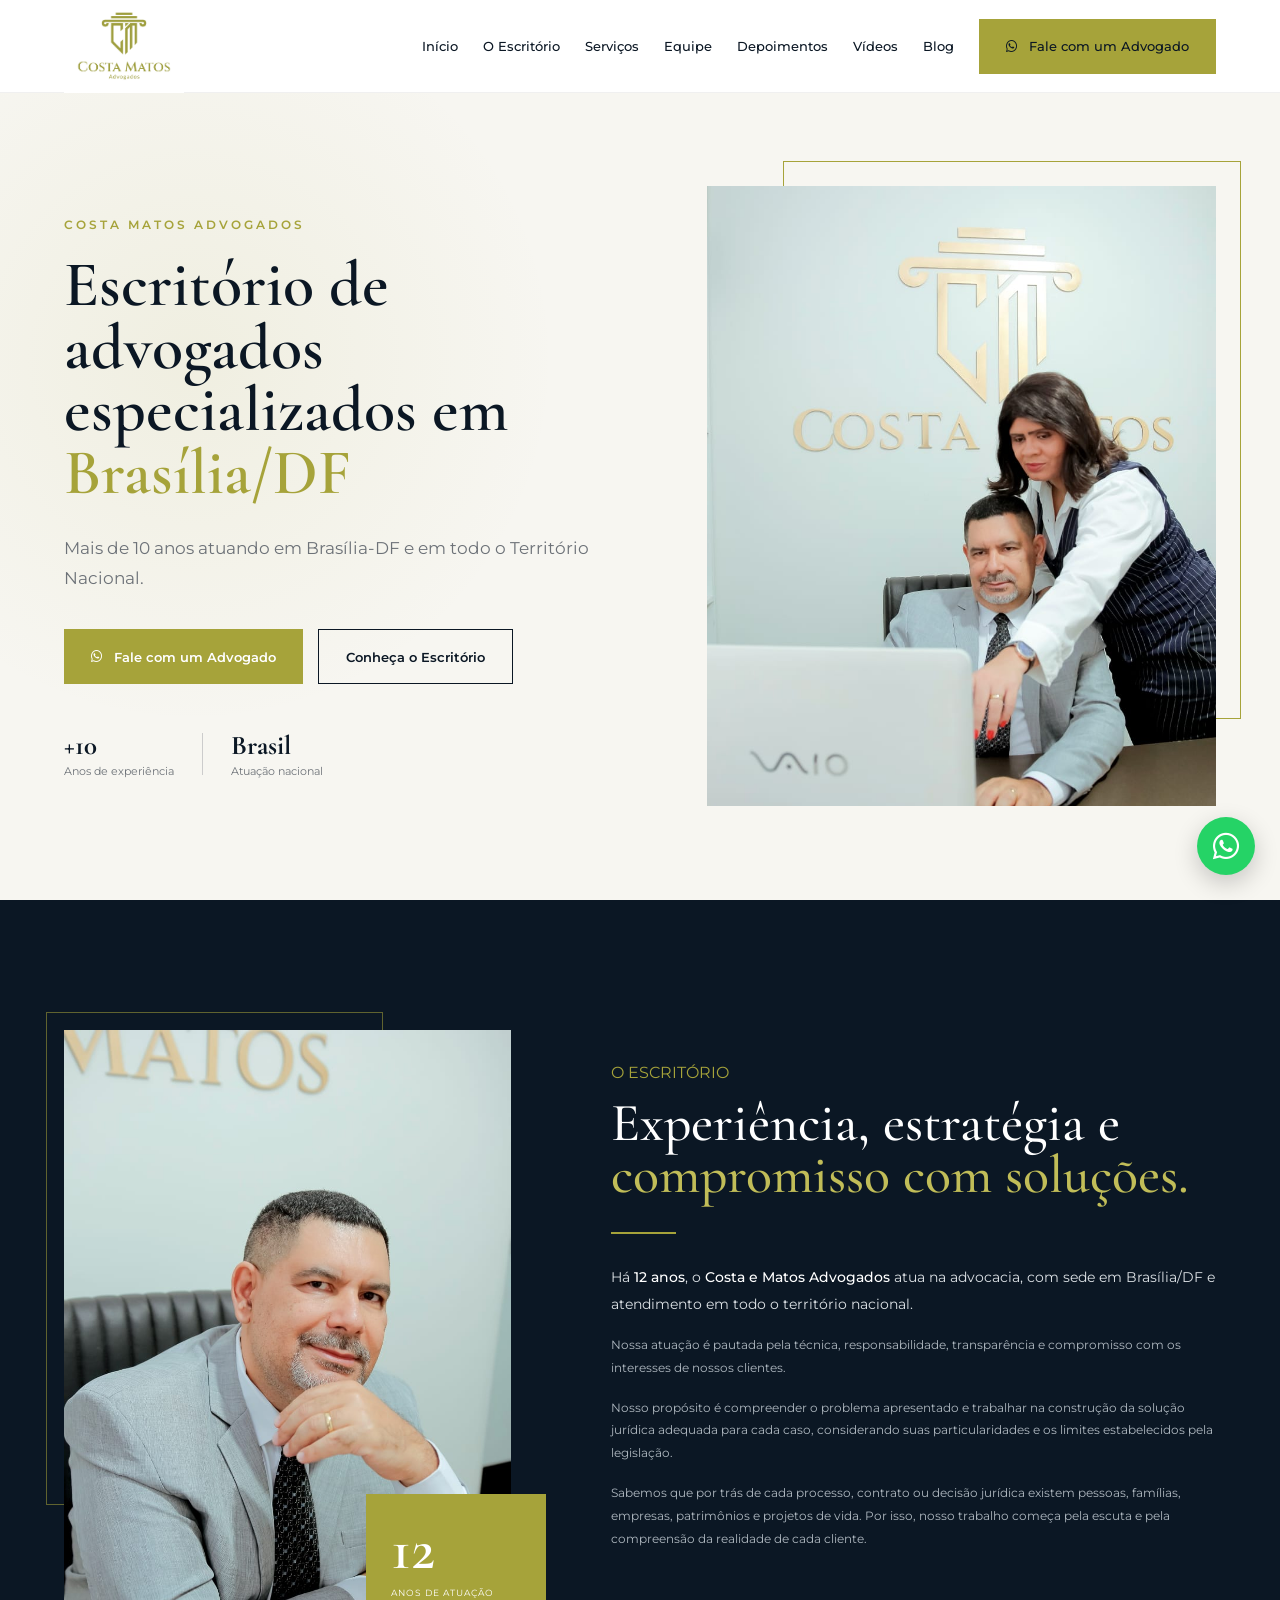
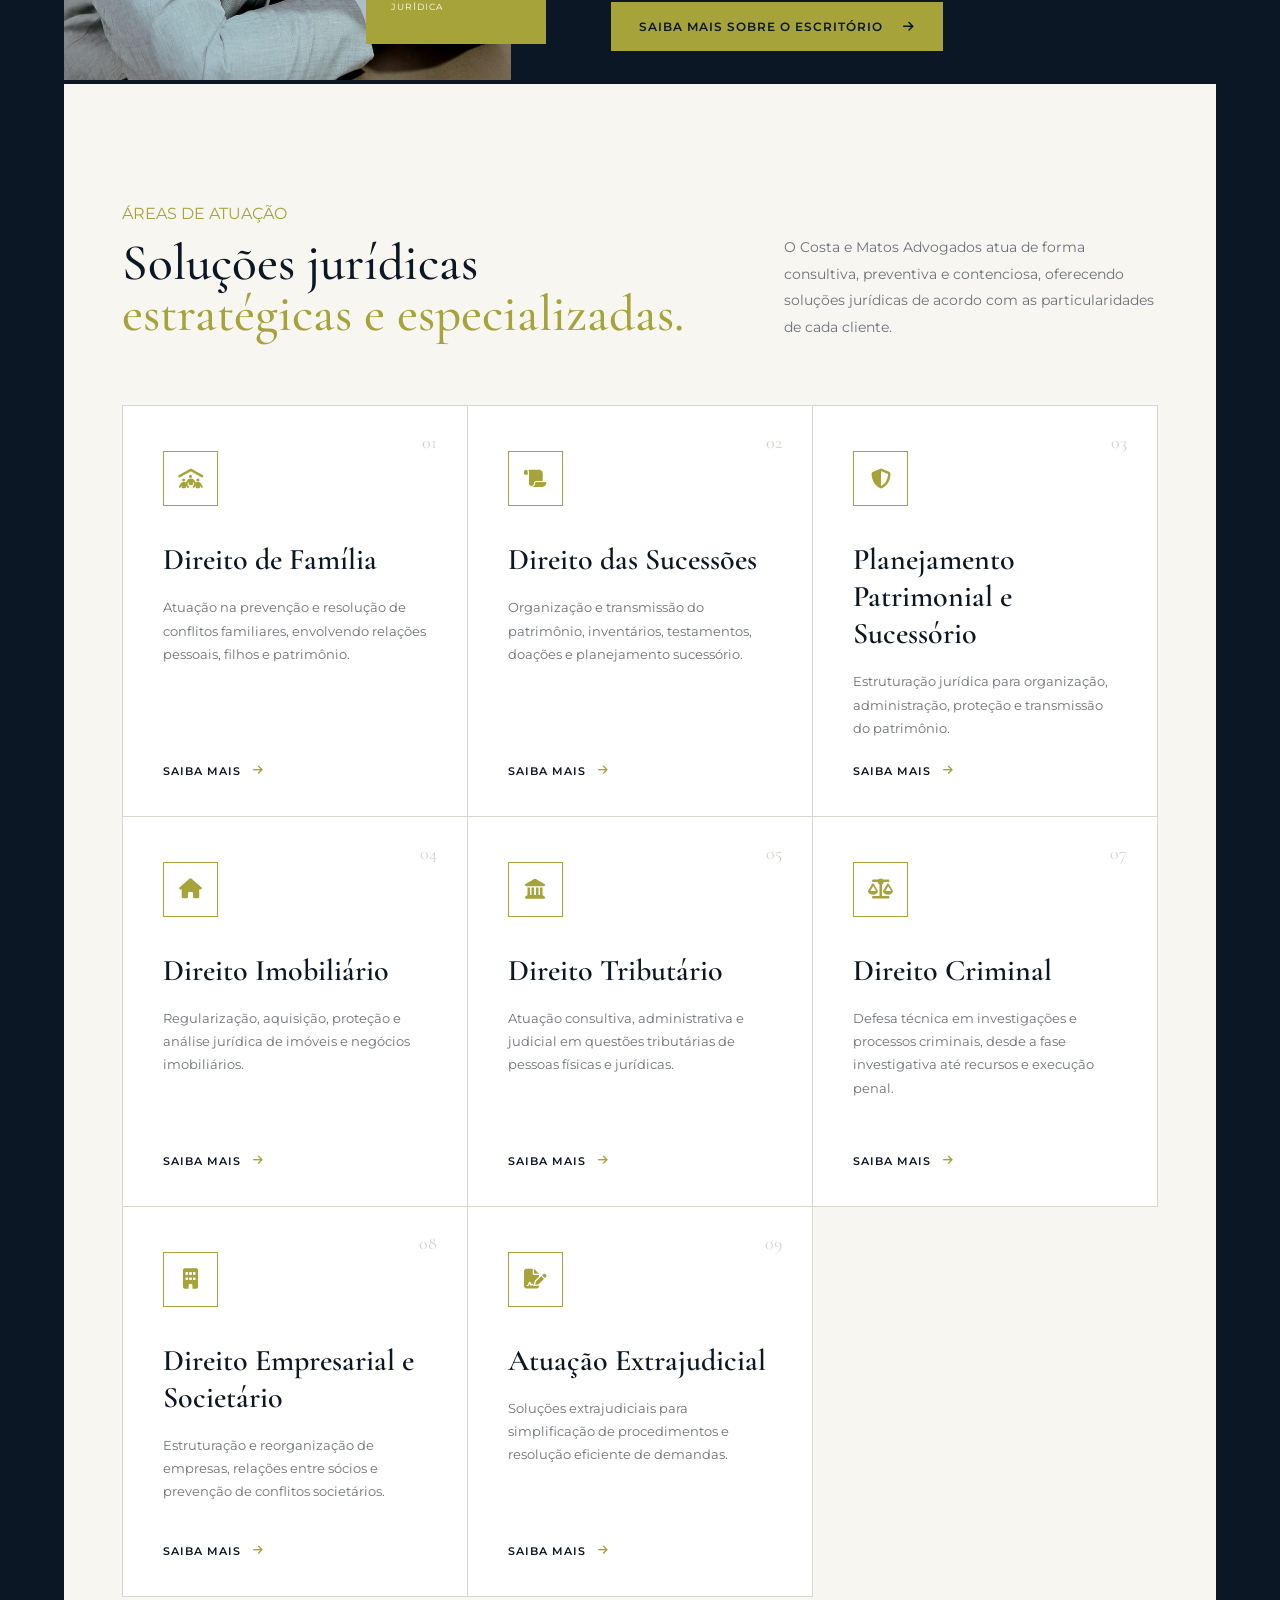
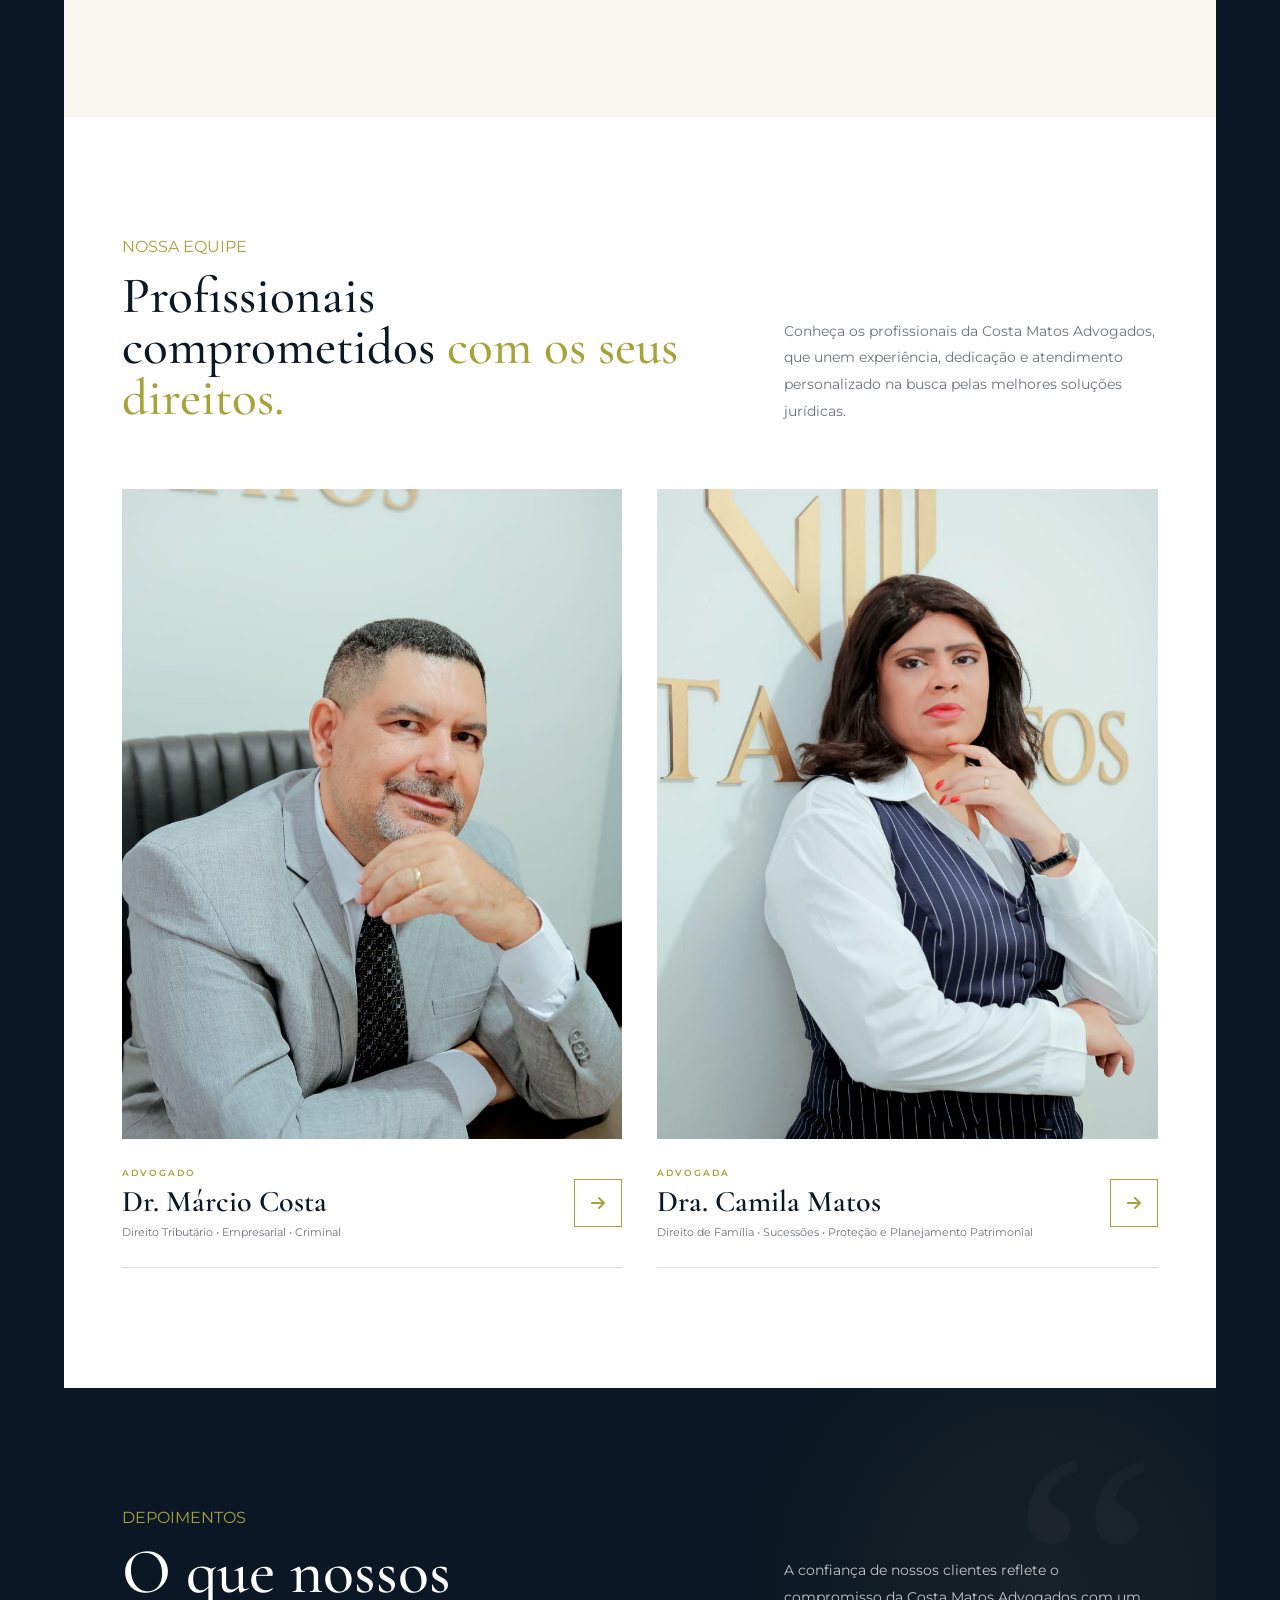
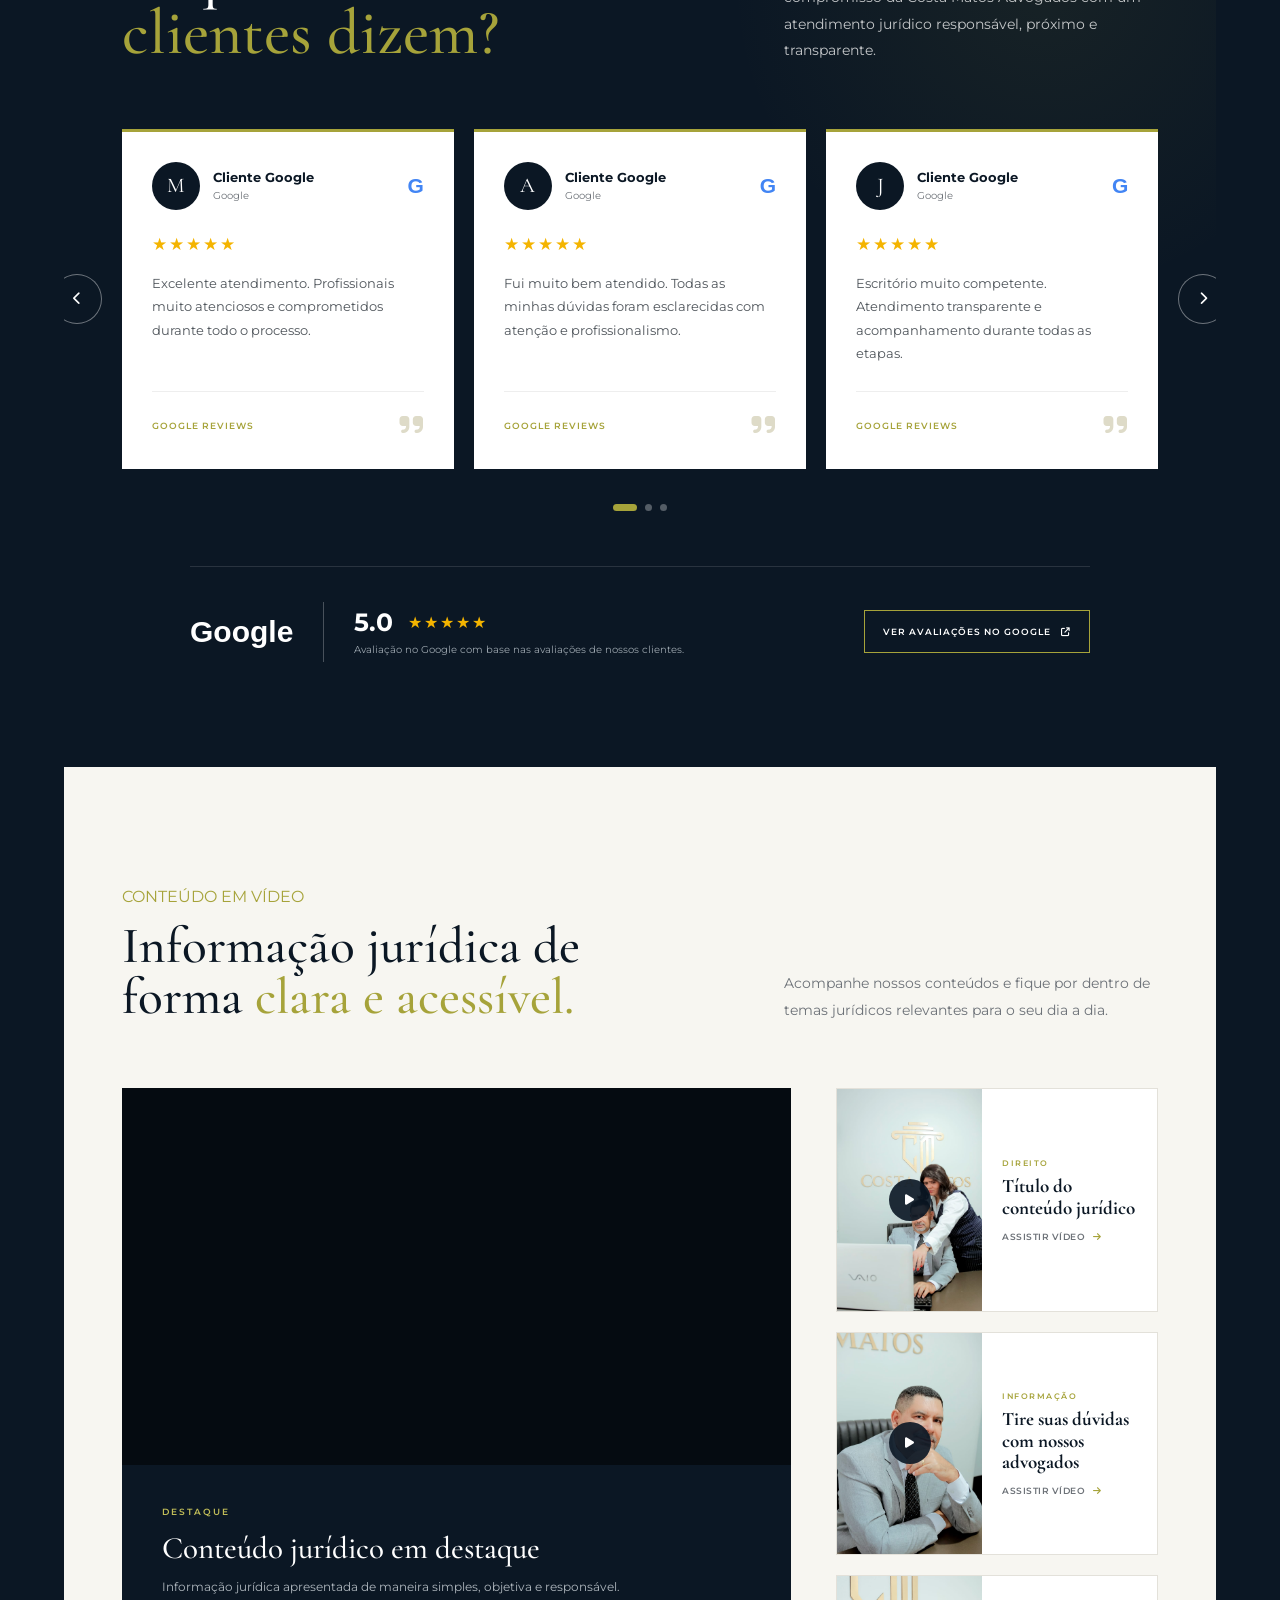
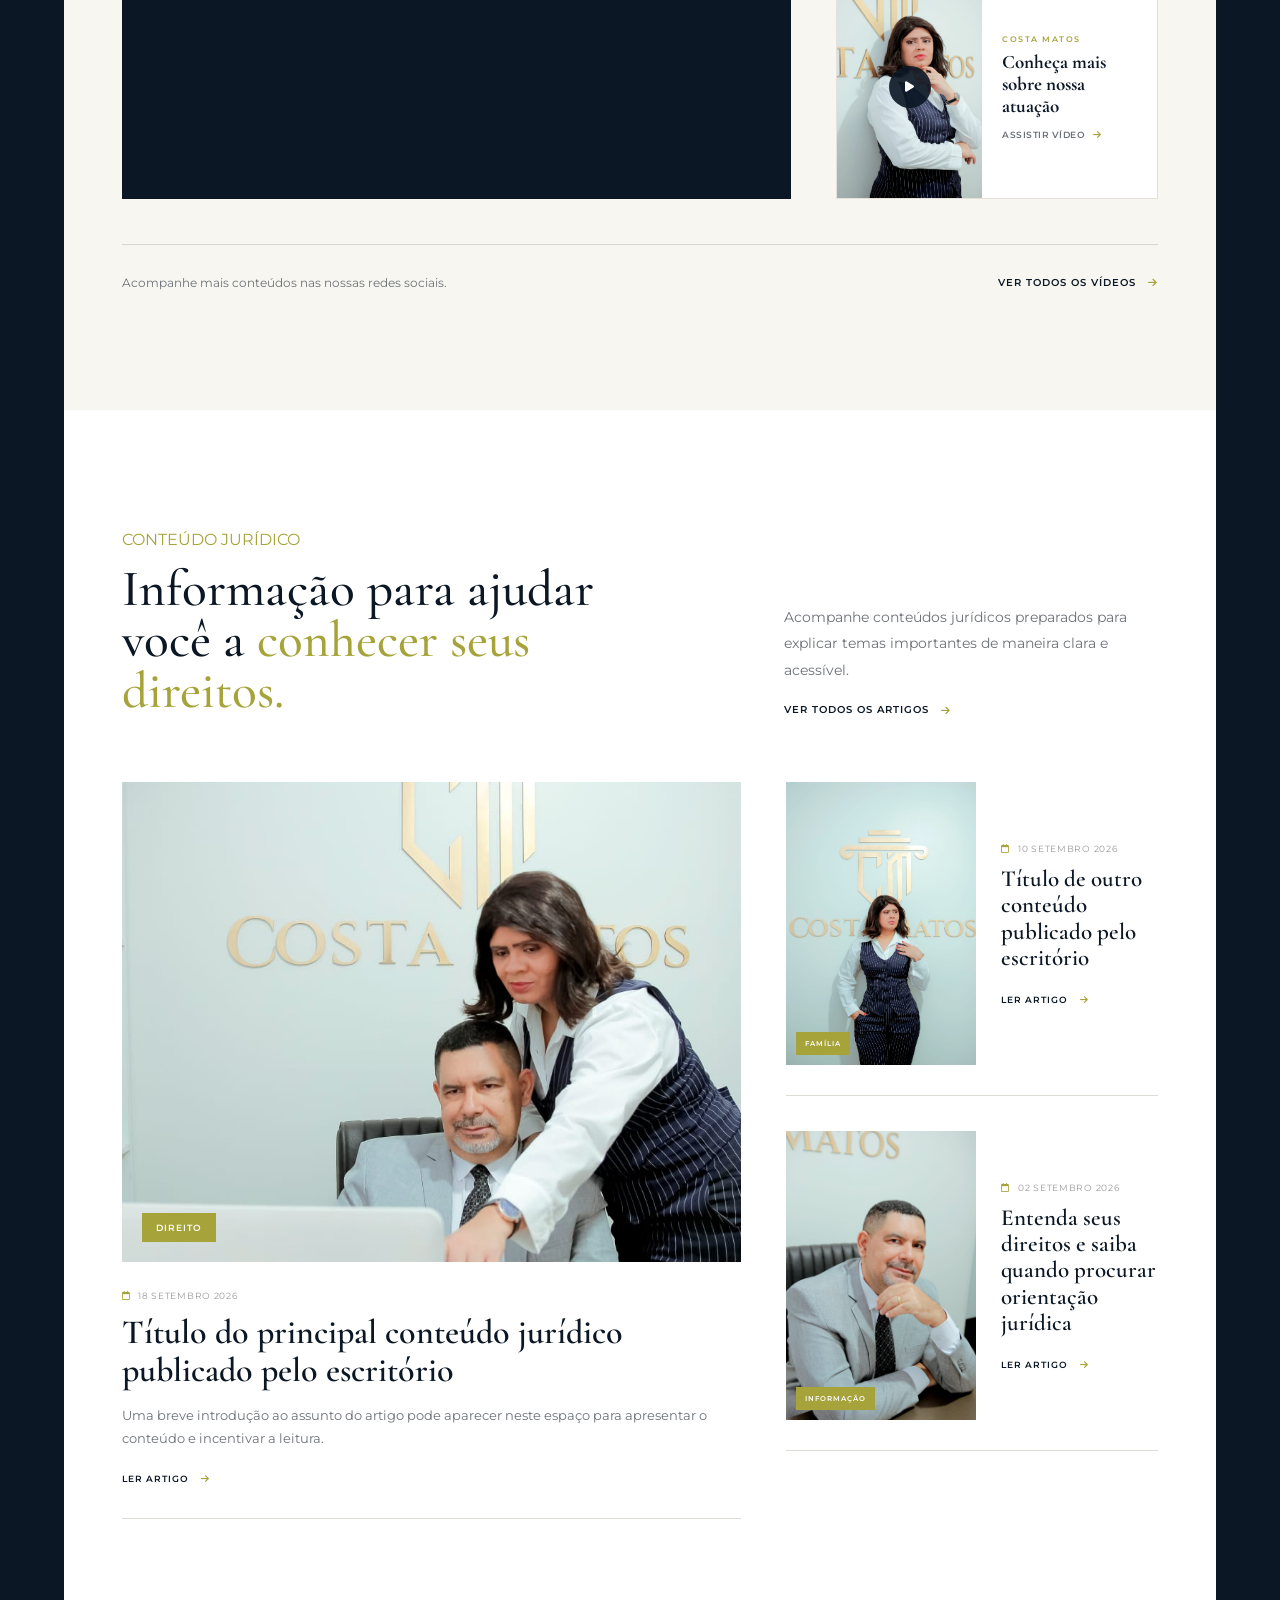
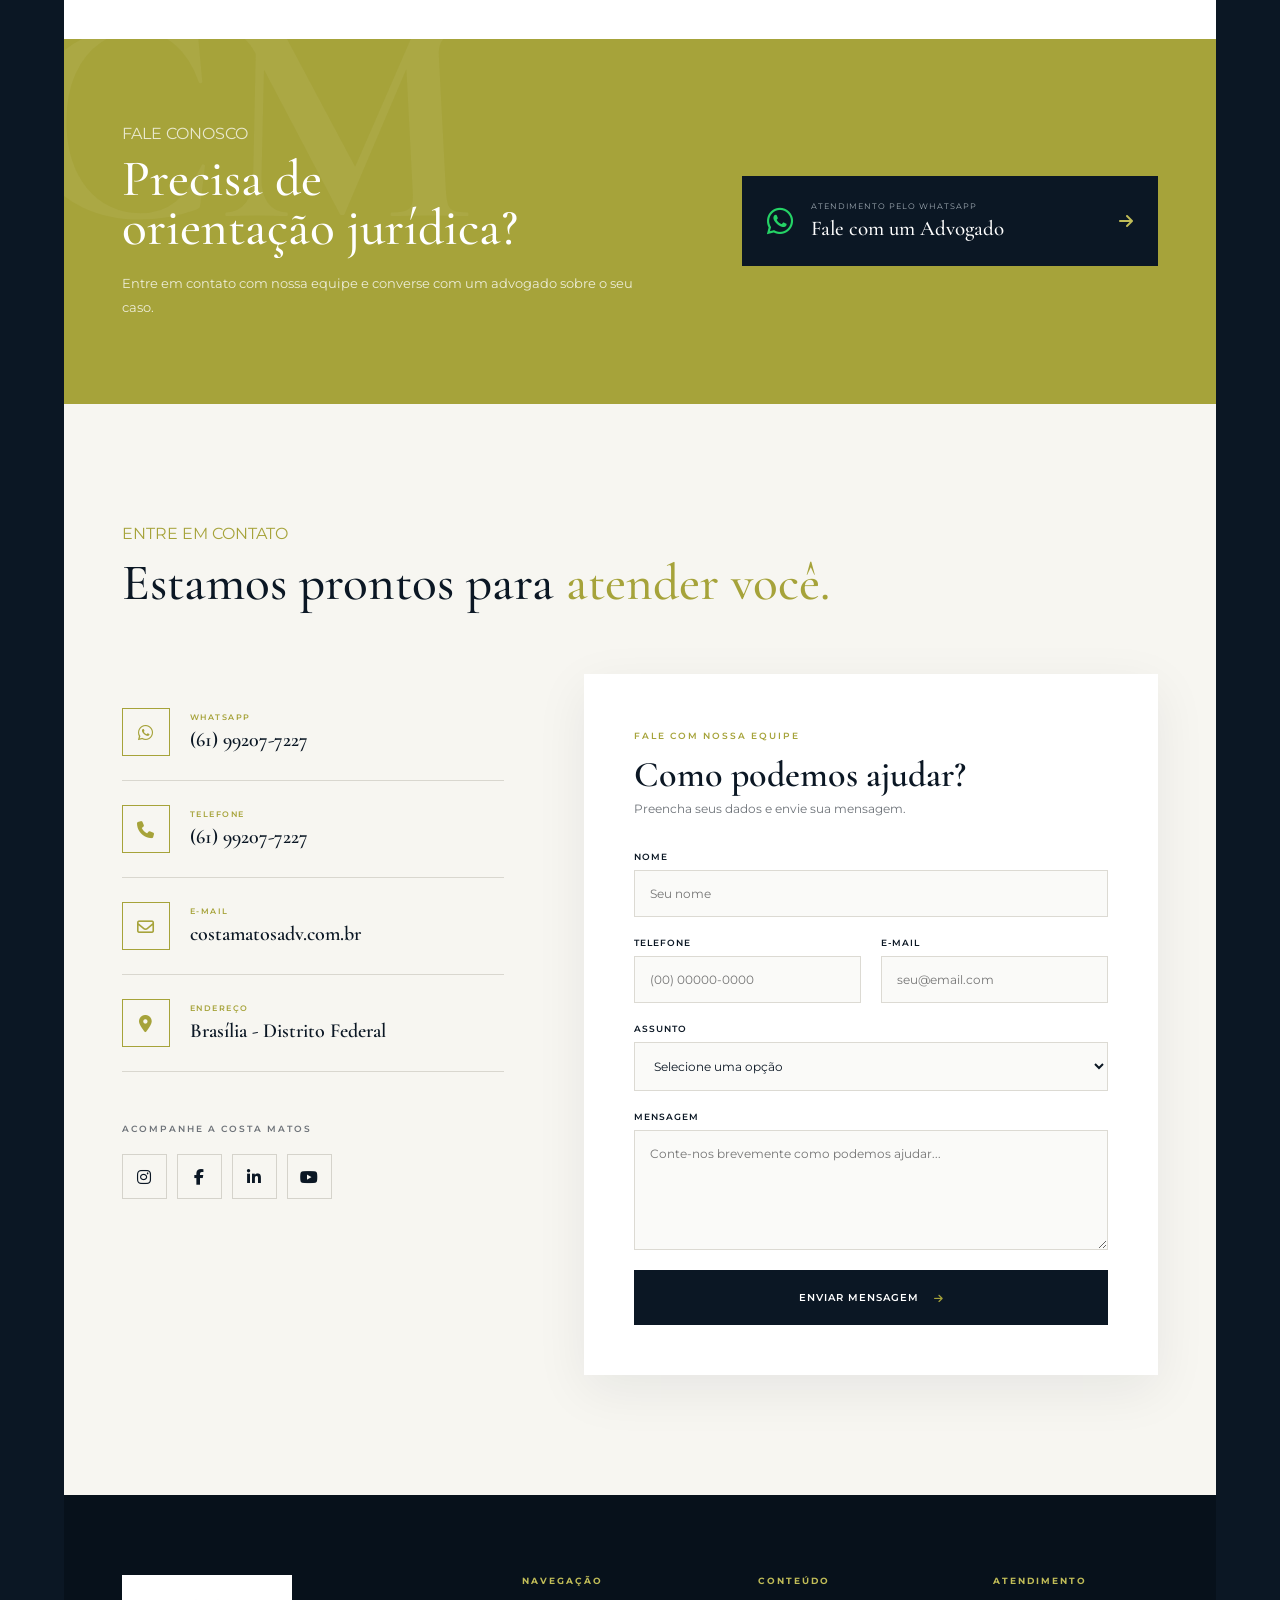
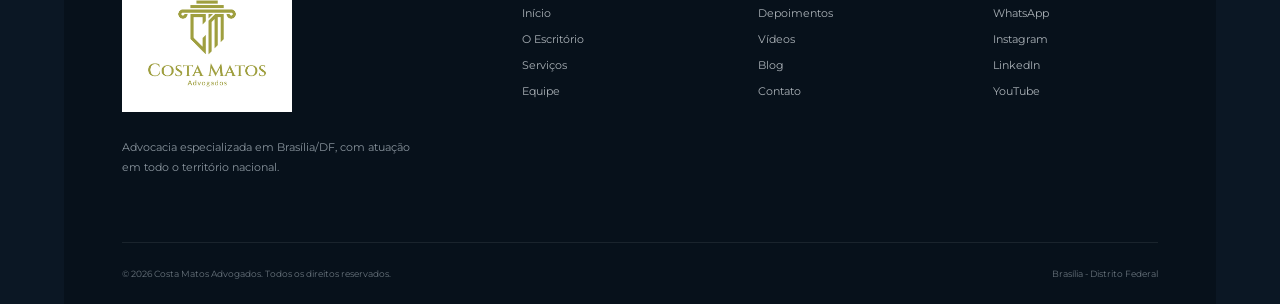
==== commit bcbe35e1: "Atualiza escritorio e icone do site" ====
--- a/index.html
+++ b/index.html
@@ -17,6 +17,10 @@
     <!-- Ícones -->
     <link rel="stylesheet"
           href="https://cdnjs.cloudflare.com/ajax/libs/font-awesome/6.5.2/css/all.min.css">
+
+          <link rel="icon"
+           type="image/png" 
+           href="assets/images/icone.png">
 </head>
 
 <body>
@@ -209,172 +213,15 @@
                     cada cliente.
                 </p>
 
-            </div>
-
-        </div>
-
-
-        <!-- ÁREAS -->
-        <div class="about-areas">
-
-            <span class="about-small-title">
-                ATUAÇÃO JURÍDICA
-            </span>
-
-            <p>
-                O escritório atua especialmente nas áreas de
-                <strong>Direito de Família, Sucessões, Proteção e
-                Planejamento Patrimonial, Regularização de Imóveis,
-                Direito Tributário, Empresarial e Criminal</strong>,
-                tanto de forma preventiva quanto na resolução
-                de conflitos.
-            </p>
-
-        </div>
-
-
-        <!-- FORMA DE ATUAR -->
-        <div class="about-method">
-
-            <div class="about-method-header">
-
-                <span class="about-small-title">
-                    NOSSA FORMA DE ATUAR
-                </span>
-
-                <h3>
-                    Princípios que orientam
-                    <span>cada decisão.</span>
-                </h3>
-
-            </div>
-
-
-            <div class="about-values">
-
-                <article class="about-value">
-
-                    <span>01</span>
-
-                    <h4>Estratégia</h4>
-
-                    <p>
-                        Cada caso é analisado individualmente
-                        para definição do caminho jurídico mais
-                        adequado.
-                    </p>
-
-                </article>
-
-
-                <article class="about-value">
-
-                    <span>02</span>
-
-                    <h4>Celeridade</h4>
-
-                    <p>
-                        Buscamos conduzir cada demanda com
-                        organização, acompanhamento e agilidade,
-                        respeitando os procedimentos e prazos
-                        próprios de cada processo.
-                    </p>
-
-                </article>
-
-
-                <article class="about-value">
-
-                    <span>03</span>
-
-                    <h4>Transparência</h4>
-
-                    <p>
-                        O cliente deve compreender o que está
-                        acontecendo, os caminhos possíveis e os
-                        riscos envolvidos em cada decisão.
-                    </p>
-
-                </article>
-
-
-                <article class="about-value">
-
-                    <span>04</span>
-
-                    <h4>Segurança jurídica</h4>
-
-                    <p>
-                        Nossa atuação é orientada pela legislação,
-                        pela técnica e pela análise cuidadosa das
-                        circunstâncias de cada caso.
-                    </p>
-
-                </article>
-
-
-                <article class="about-value">
-
-                    <span>05</span>
-
-                    <h4>Ética</h4>
-
-                    <p>
-                        Nossa atuação observa o Estatuto da
-                        Advocacia, o Código de Ética e Disciplina
-                        da OAB e as normas aplicáveis à atividade
-                        profissional, sem promessa de resultados.
-                    </p>
-
-                </article>
-
-            </div>
-
-        </div>
-
-
-        <!-- FECHAMENTO -->
-        <div class="about-closing">
-
-            <div class="about-closing-title">
-
-                <span>
-                    NOSSO PROPÓSITO
-                </span>
-
-                <h3>
-                    Mais do que conduzir processos,
-                    <strong>buscamos construir soluções.</strong>
-                </h3>
-
-            </div>
-
-
-            <div class="about-closing-text">
-
-                <p>
-                    Em muitos casos, a melhor atuação jurídica
-                    começa antes do processo judicial: na prevenção
-                    de conflitos, na organização documental, na
-                    proteção do patrimônio, na elaboração adequada
-                    de contratos e no planejamento de decisões.
-                </p>
-
-                <p>
-                    Quando o conflito já existe, buscamos compreender
-                    o cenário, identificar as alternativas juridicamente
-                    possíveis e estabelecer uma estratégia voltada à
-                    defesa dos interesses do cliente, buscando, sempre
-                    que possível, uma solução eficiente e segura.
-                </p>
-
-            </div>
-
-        </div>
-
-    </div>
-
-</section>
+                <a href="escritorio.html" class="about-more-btn">
+    Saiba mais sobre o escritório
+    <i class="fa-solid fa-arrow-right"></i>
+</a>
+
+            </div>
+
+        </div>
+
 
 <!-- ÁREAS DE ATUAÇÃO -->
 <section class="services" id="servicos">
@@ -525,31 +372,6 @@
                 </p>
 
                 <a href="areas/direito-tributario.html">
-                    Saiba mais
-                    <i class="fa-solid fa-arrow-right"></i>
-                </a>
-
-            </article>
-
-
-            <!-- PREVIDENCIÁRIO -->
-            <article class="service-card">
-
-                <div class="service-number">06</div>
-
-                <div class="service-icon">
-                    <i class="fa-solid fa-file-shield"></i>
-                </div>
-
-                <h3>Direito Previdenciário</h3>
-
-                <p>
-                    Análise e proteção de direitos relacionados
-                    a contribuições, benefícios e recolhimentos
-                    previdenciários.
-                </p>
-
-                <a href="areas/direito-previdenciario.html">
                     Saiba mais
                     <i class="fa-solid fa-arrow-right"></i>
                 </a>
@@ -1680,7 +1502,7 @@
                 </p>
 
 
-                <form class="contact-form">
+                <form class="contact-form" id="contact-form">
 
 
                     <div class="form-group">
@@ -1740,34 +1562,53 @@
                             Assunto
                         </label>
 
-                        <select id="assunto" name="assunto">
-
-                            <option value="">
-                                Selecione uma opção
-                            </option>
-
-                            <option>
-                                Direito de Família
-                            </option>
-
-                            <option>
-                                Direito Civil
-                            </option>
-
-                            <option>
-                                Direito Trabalhista
-                            </option>
-
-                            <option>
-                                Direito Empresarial
-                            </option>
-
-                            <option>
-                                Outros
-                            </option>
-
-                        </select>
-
+                        <select id="assunto" name="assunto" required>
+
+    <option value="" disabled selected>
+        Selecione uma opção
+    </option>
+
+    <option value="Direito de Família">
+        Direito de Família
+    </option>
+
+    <option value="Direito das Sucessões">
+        Direito das Sucessões
+    </option>
+
+    <option value="Planejamento Patrimonial e Sucessório">
+        Planejamento Patrimonial e Sucessório
+    </option>
+
+    <option value="Direito Imobiliário">
+        Direito Imobiliário
+    </option>
+
+    <option value="Direito Tributário">
+        Direito Tributário
+    </option>
+
+    <option value="Direito Previdenciário">
+        Direito Previdenciário
+    </option>
+
+    <option value="Direito Criminal">
+        Direito Criminal
+    </option>
+
+    <option value="Direito Empresarial e Societário">
+        Direito Empresarial e Societário
+    </option>
+
+    <option value="Atuação Extrajudicial">
+        Atuação Extrajudicial
+    </option>
+
+    <option value="Outros">
+        Outros
+    </option>
+
+</select>
                     </div>
 
 
@@ -1857,7 +1698,7 @@
 
                 <h4>Atendimento</h4>
 
-                <a href="#">
+                <a href="https://wa.me/5561994092325?text=Olá%2C%20vim%20pelo%20site%20da%20Costa%20e%20Matos%20Advogados%20e%20gostaria%20de%20mais%20informações.">
                     WhatsApp
                 </a>
 
@@ -1899,7 +1740,7 @@
 
 
     <!-- WHATSAPP FLUTUANTE -->
-    <a href="#"
+    <a href="https://wa.me/5561994092325?text=Olá%2C%20vim%20pelo%20site%20da%20Costa%20e%20Matos%20Advogados%20e%20gostaria%20de%20mais%20informações."
        class="whatsapp"
        aria-label="Fale conosco pelo WhatsApp">
 
--- a/src/css/style.css
+++ b/src/css/style.css
@@ -5104,4 +5104,319 @@
 
 .about-content-header > p {
     color: rgba(255, 255, 255, 0.75);
-}+}
+
+/* BOTÃO SAIBA MAIS - ESCRITÓRIO */
+
+.about-more-btn {
+    display: inline-flex;
+    align-items: center;
+    justify-content: center;
+    gap: 20px;
+
+    margin-top: 35px;
+    padding: 17px 28px;
+
+    background: var(--gold);
+    color: var(--navy);
+
+    font-family: 'Montserrat', sans-serif;
+    font-size: 12px;
+    font-weight: 600;
+    letter-spacing: 1px;
+    text-transform: uppercase;
+    text-decoration: none;
+
+    transition: background .3s ease,
+                color .3s ease,
+                transform .3s ease;
+}
+
+.about-more-btn:hover {
+    background: var(--gold-light);
+    color: var(--navy);
+    transform: translateY(-3px);
+}
+
+.about-more-btn i {
+    transition: transform .3s ease;
+}
+
+.about-more-btn:hover i {
+    transform: translateX(5px);
+}
+
+@media (max-width: 600px) {
+    .about-more-btn {
+        width: 100%;
+        padding: 18px 16px;
+        gap: 12px;
+        font-size: 11px;
+    }
+}
+
+/* =========================================
+   PÁGINA INSTITUCIONAL - O ESCRITÓRIO
+========================================= */
+
+.office-page-hero {
+    background: var(--navy);
+    padding: 170px 8% 100px;
+}
+
+.office-page-hero .container {
+    max-width: 1200px;
+    margin: 0 auto;
+}
+
+.office-page-hero .section-tag {
+    color: var(--gold);
+    opacity: 1;
+}
+
+.office-page-hero h1 {
+    max-width: 900px;
+    margin: 25px 0 30px;
+
+    font-family: 'Cormorant Garamond', serif;
+    font-size: clamp(46px, 6vw, 78px);
+    font-weight: 500;
+    line-height: 1.05;
+    color: white;
+}
+
+.office-page-hero h1 span {
+    color: var(--gold);
+}
+
+.office-page-hero p {
+    max-width: 720px;
+    font-size: 16px;
+    line-height: 1.9;
+    color: rgba(255, 255, 255, .8);
+}
+
+
+/* CONTEÚDO INSTITUCIONAL */
+
+.office-page-content {
+    background: var(--off-white);
+    padding: 100px 8%;
+}
+
+.office-page-content > .container {
+    max-width: 1200px;
+    margin: 0 auto;
+}
+
+/* Evita margens externas duplicadas */
+.office-page-content .about-areas,
+.office-page-content .about-method {
+    margin-top: 0;
+}
+
+/* Espaçamento entre os blocos */
+.office-page-content .about-areas {
+    margin-bottom: 90px;
+}
+
+.office-page-content .about-method {
+    margin-bottom: 90px;
+}
+
+
+/* RESPONSIVIDADE */
+
+@media (max-width: 900px) {
+
+    .office-page-hero {
+        padding: 140px 6% 80px;
+    }
+
+    .office-page-content {
+        padding: 80px 6%;
+    }
+
+}
+
+@media (max-width: 600px) {
+
+    .office-page-hero {
+        padding: 125px 20px 65px;
+    }
+
+    .office-page-hero h1 {
+        font-size: 45px;
+    }
+
+    .office-page-content {
+        padding: 65px 20px;
+    }
+
+    .office-page-content .about-areas,
+    .office-page-content .about-method {
+        margin-bottom: 65px;
+    }
+
+}
+
+/* =========================================
+   AJUSTES - PÁGINA O ESCRITÓRIO
+========================================= */
+
+.office-page-content .about-areas {
+    padding: 50px 0 70px;
+    margin-bottom: 0;
+}
+
+.office-page-content .about-areas p {
+    max-width: 900px;
+    margin-top: 25px;
+    color: var(--navy);
+    font-size: 18px;
+    line-height: 1.9;
+}
+
+.office-page-content .about-small-title {
+    color: var(--gold);
+    opacity: 1;
+}
+
+.office-page-content .about-method {
+    padding: 70px 0 90px;
+    margin-bottom: 0;
+}
+
+.office-page-content .about-method-header h3 {
+    color: var(--navy);
+}
+
+.office-page-content .about-method-header h3 span {
+    color: var(--gold);
+}
+
+.office-page-content .about-value h4 {
+    color: var(--navy);
+}
+
+.office-page-content .about-value p {
+    color: #555;
+    opacity: 1;
+}
+
+.office-page-content .about-value > span {
+    color: var(--gold);
+}
+
+@media (max-width: 600px) {
+    .office-page-content .about-areas {
+        padding: 30px 0 45px;
+    }
+
+    .office-page-content .about-method {
+        padding: 45px 0 60px;
+    }
+
+    .office-page-content .about-areas p {
+        font-size: 16px;
+    }
+}
+
+/* CONTATO - PÁGINA DO ESCRITÓRIO */
+
+.office-contact {
+    padding: 70px 8%;
+}
+
+.office-contact .area-cta-content {
+    max-width: 1200px;
+    margin: 0 auto;
+}
+
+.office-contact .section-tag {
+    color: var(--navy);
+    opacity: 1;
+}
+
+@media (max-width: 600px) {
+    .office-contact {
+        padding: 60px 20px;
+    }
+}
+
+/* FUNDO DA PÁGINA O ESCRITÓRIO */
+
+.office-page-content {
+    background: #eeece5;
+}
+
+/* CARDS DOS VALORES */
+
+.office-page-content .about-value {
+    background: #ffffff;
+    border: 1px solid #dedbd0;
+    border-top: 3px solid var(--gold);
+    border-radius: 4px;
+    padding: 30px 25px;
+
+    transition: transform 0.3s ease,
+                box-shadow 0.3s ease;
+}
+
+.office-page-content .about-value:hover {
+    transform: translateY(-5px);
+    box-shadow: 0 12px 30px rgba(11, 23, 36, 0.08);
+}
+
+/* TÍTULOS E TEXTOS */
+
+.office-page-content .about-value h4 {
+    color: var(--navy);
+}
+
+.office-page-content .about-value p {
+    color: #4d5660;
+}
+
+/* =========================================
+   ESCRITÓRIO - CORREÇÃO DE CONTRASTE
+========================================= */
+
+/* Texto da atuação jurídica */
+.office-page-content .about-areas p {
+    color: #263440;
+    opacity: 1;
+}
+
+/* Trechos em negrito */
+.office-page-content .about-areas p strong {
+    color: #0b1724;
+    font-weight: 600;
+    opacity: 1;
+}
+
+/* Títulos pequenos */
+.office-page-content .about-small-title {
+    color: #77751c;
+    opacity: 1;
+}
+
+/* Título dos princípios */
+.office-page-content .about-method-header h3 {
+    color: #0b1724;
+}
+
+.office-page-content .about-method-header h3 span {
+    color: #85821f;
+}
+
+/* Textos dos cards */
+.office-page-content .about-value h4 {
+    color: #0b1724;
+}
+
+.office-page-content .about-value p {
+    color: #4d5660;
+    opacity: 1;
+}
+
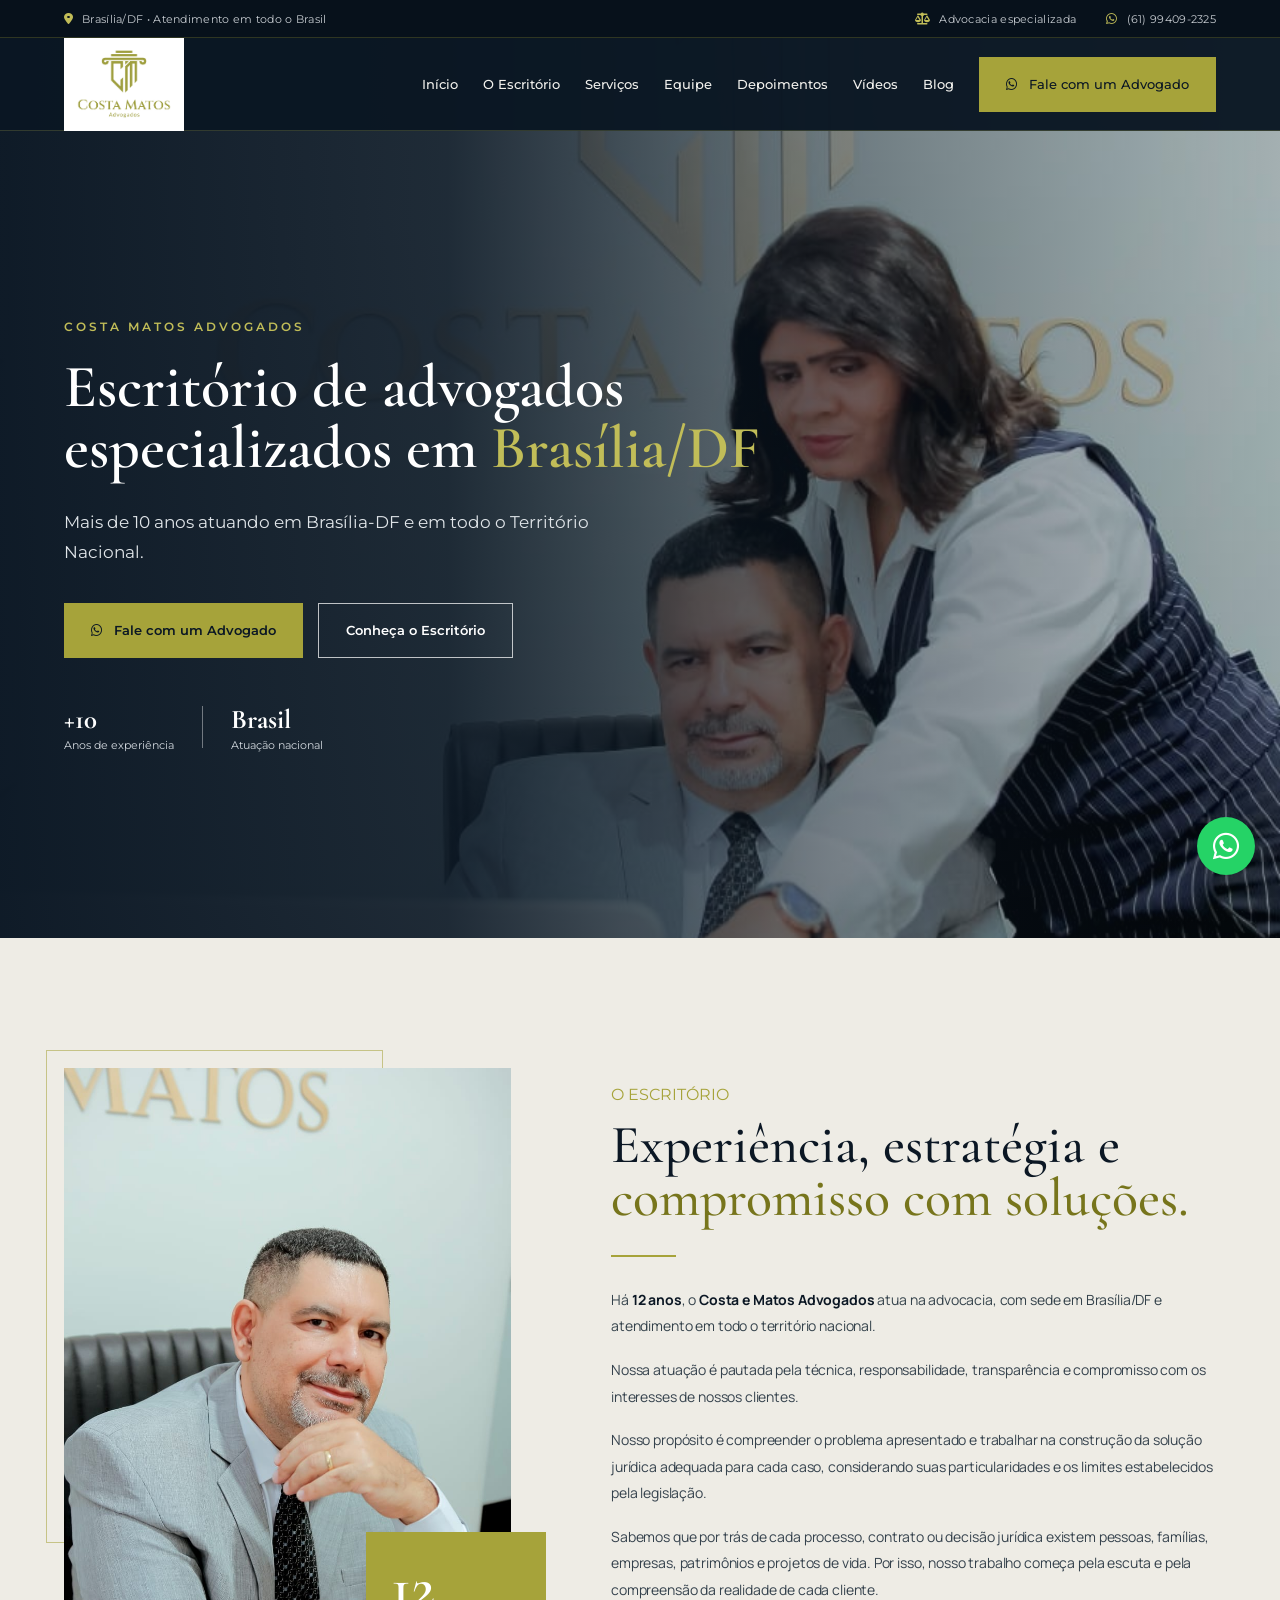
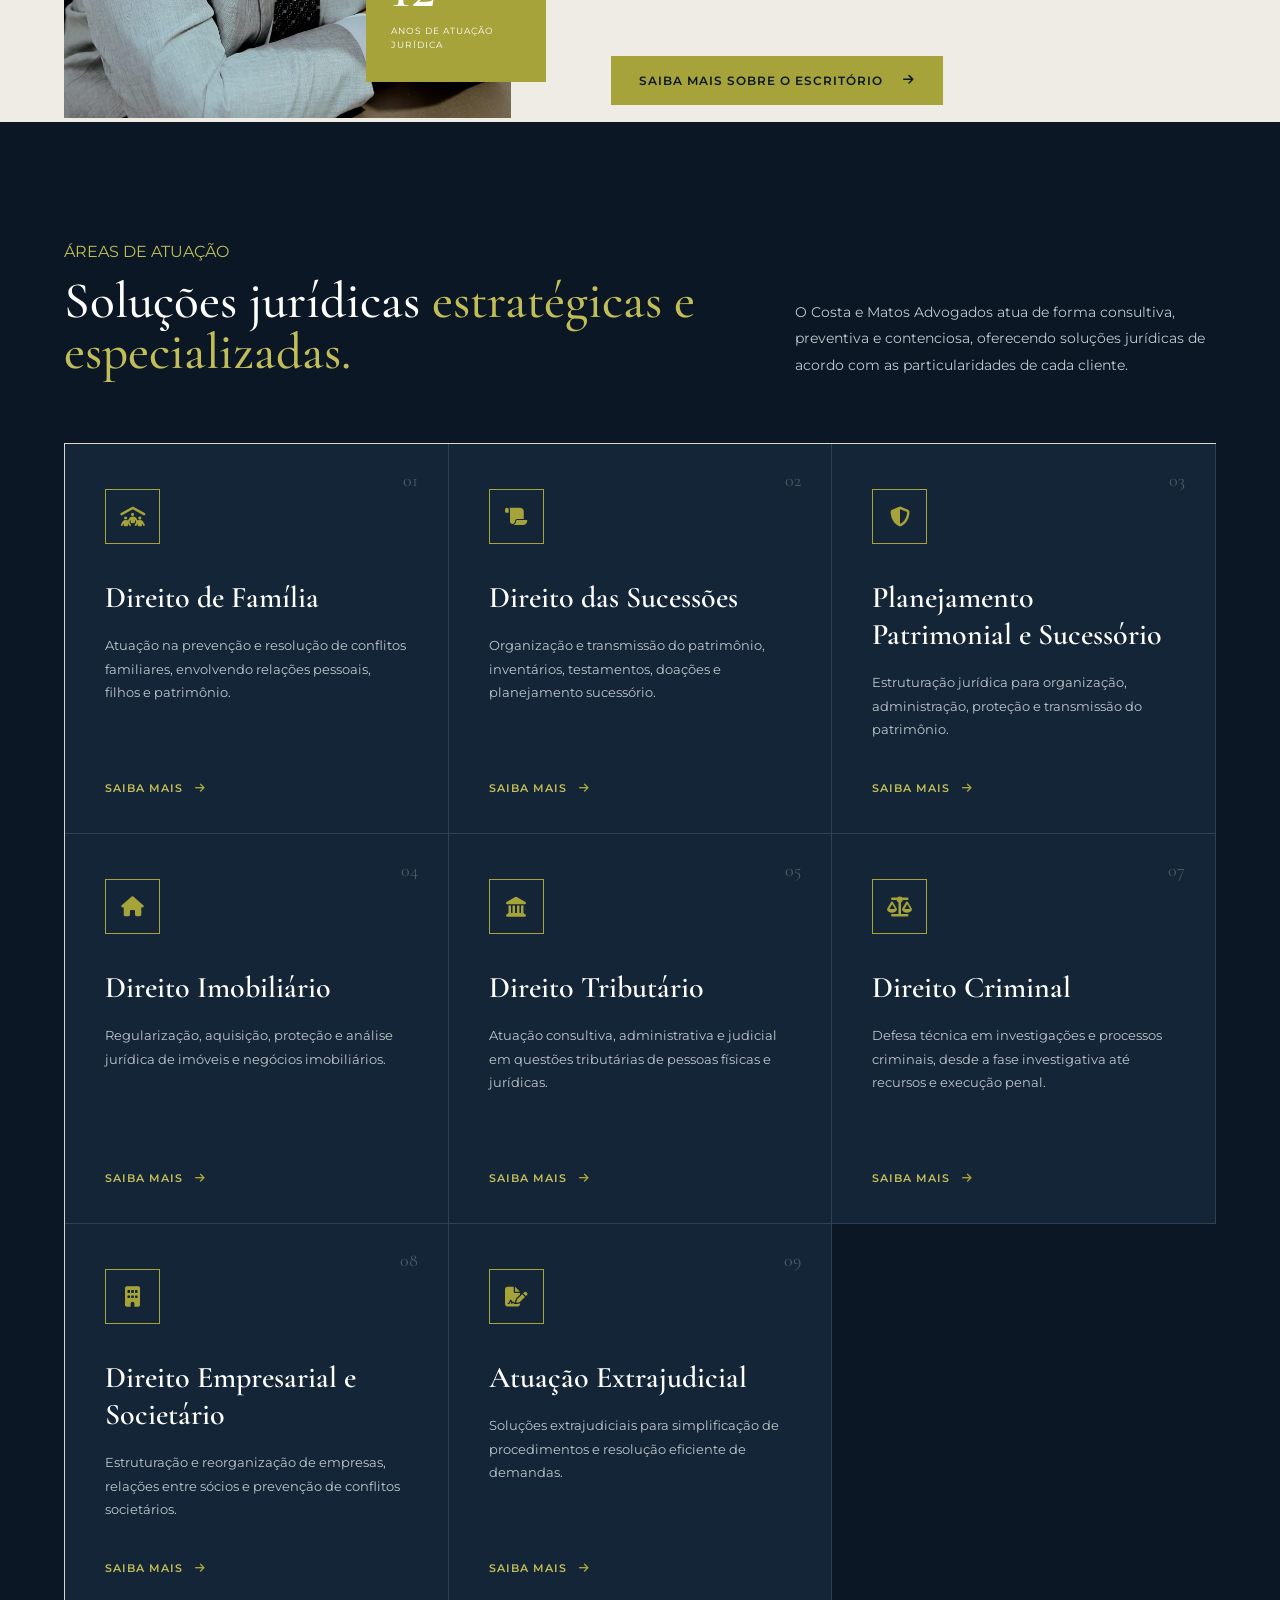
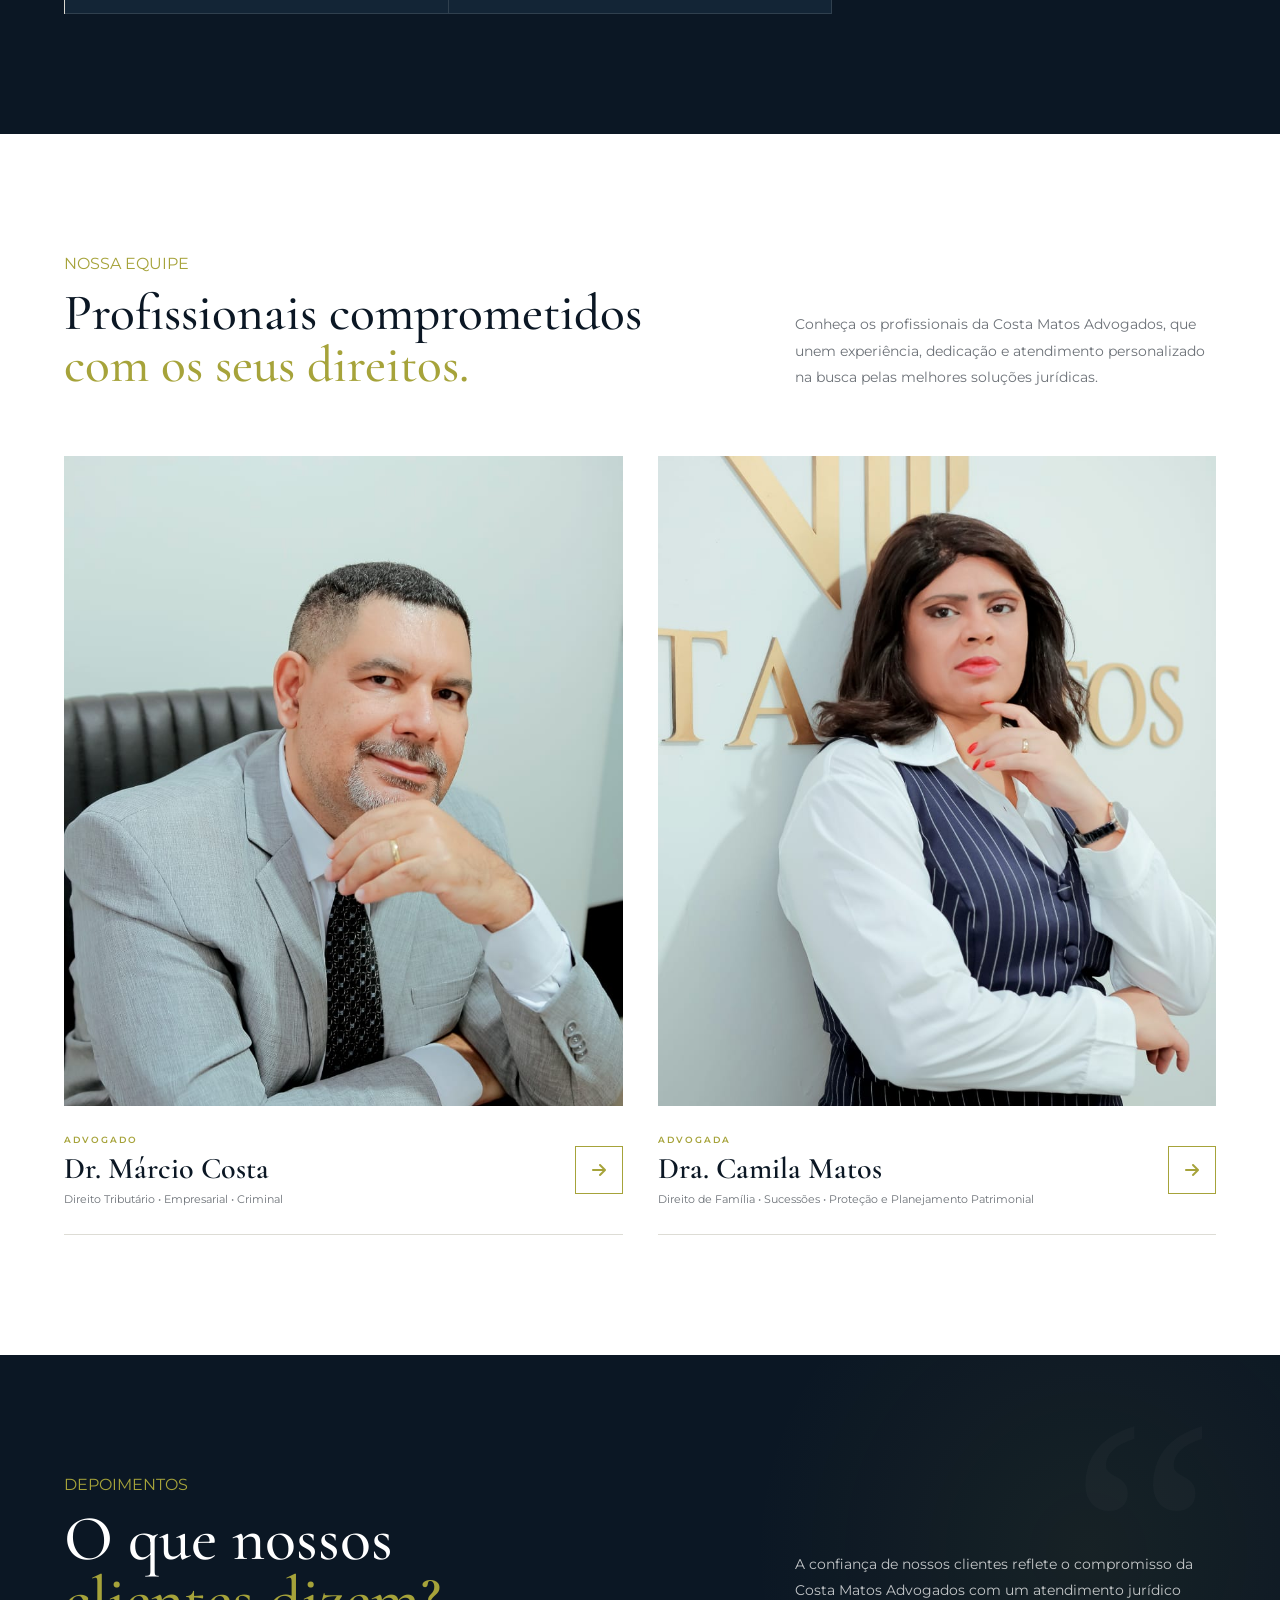
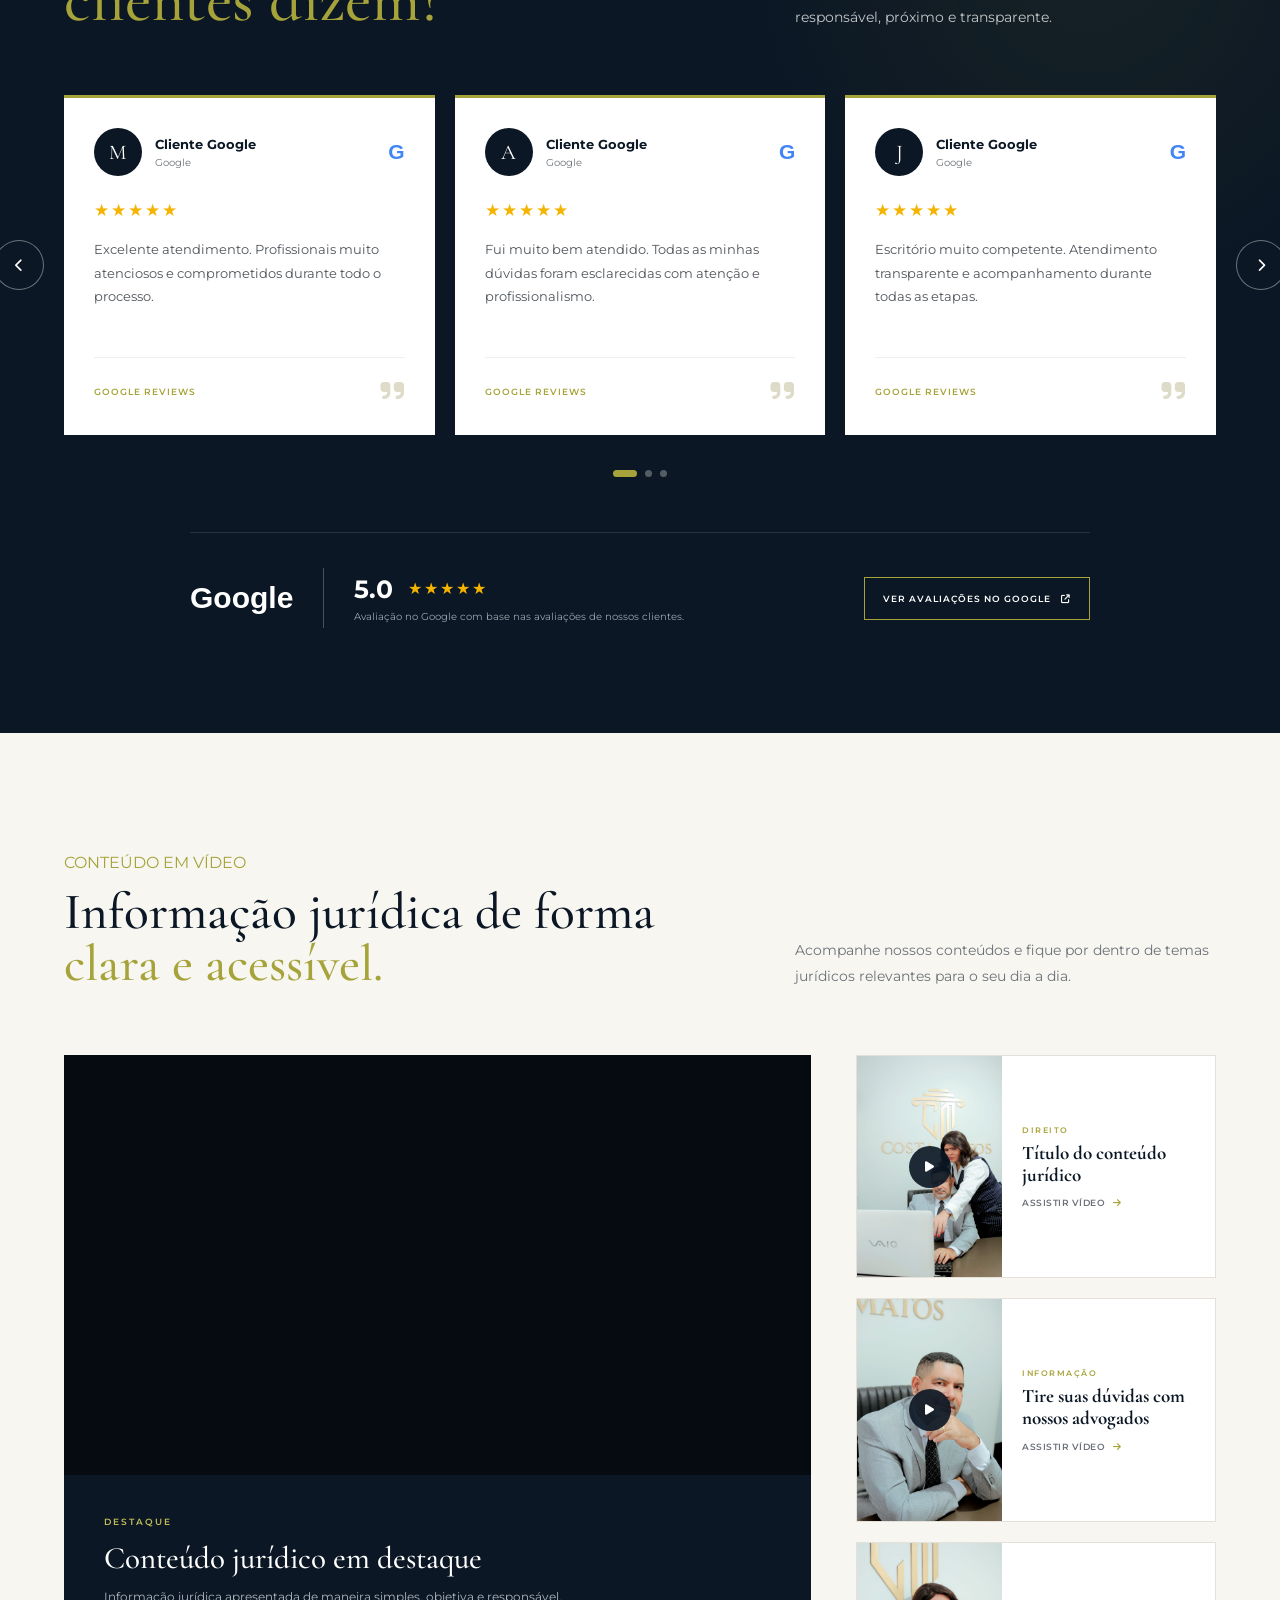
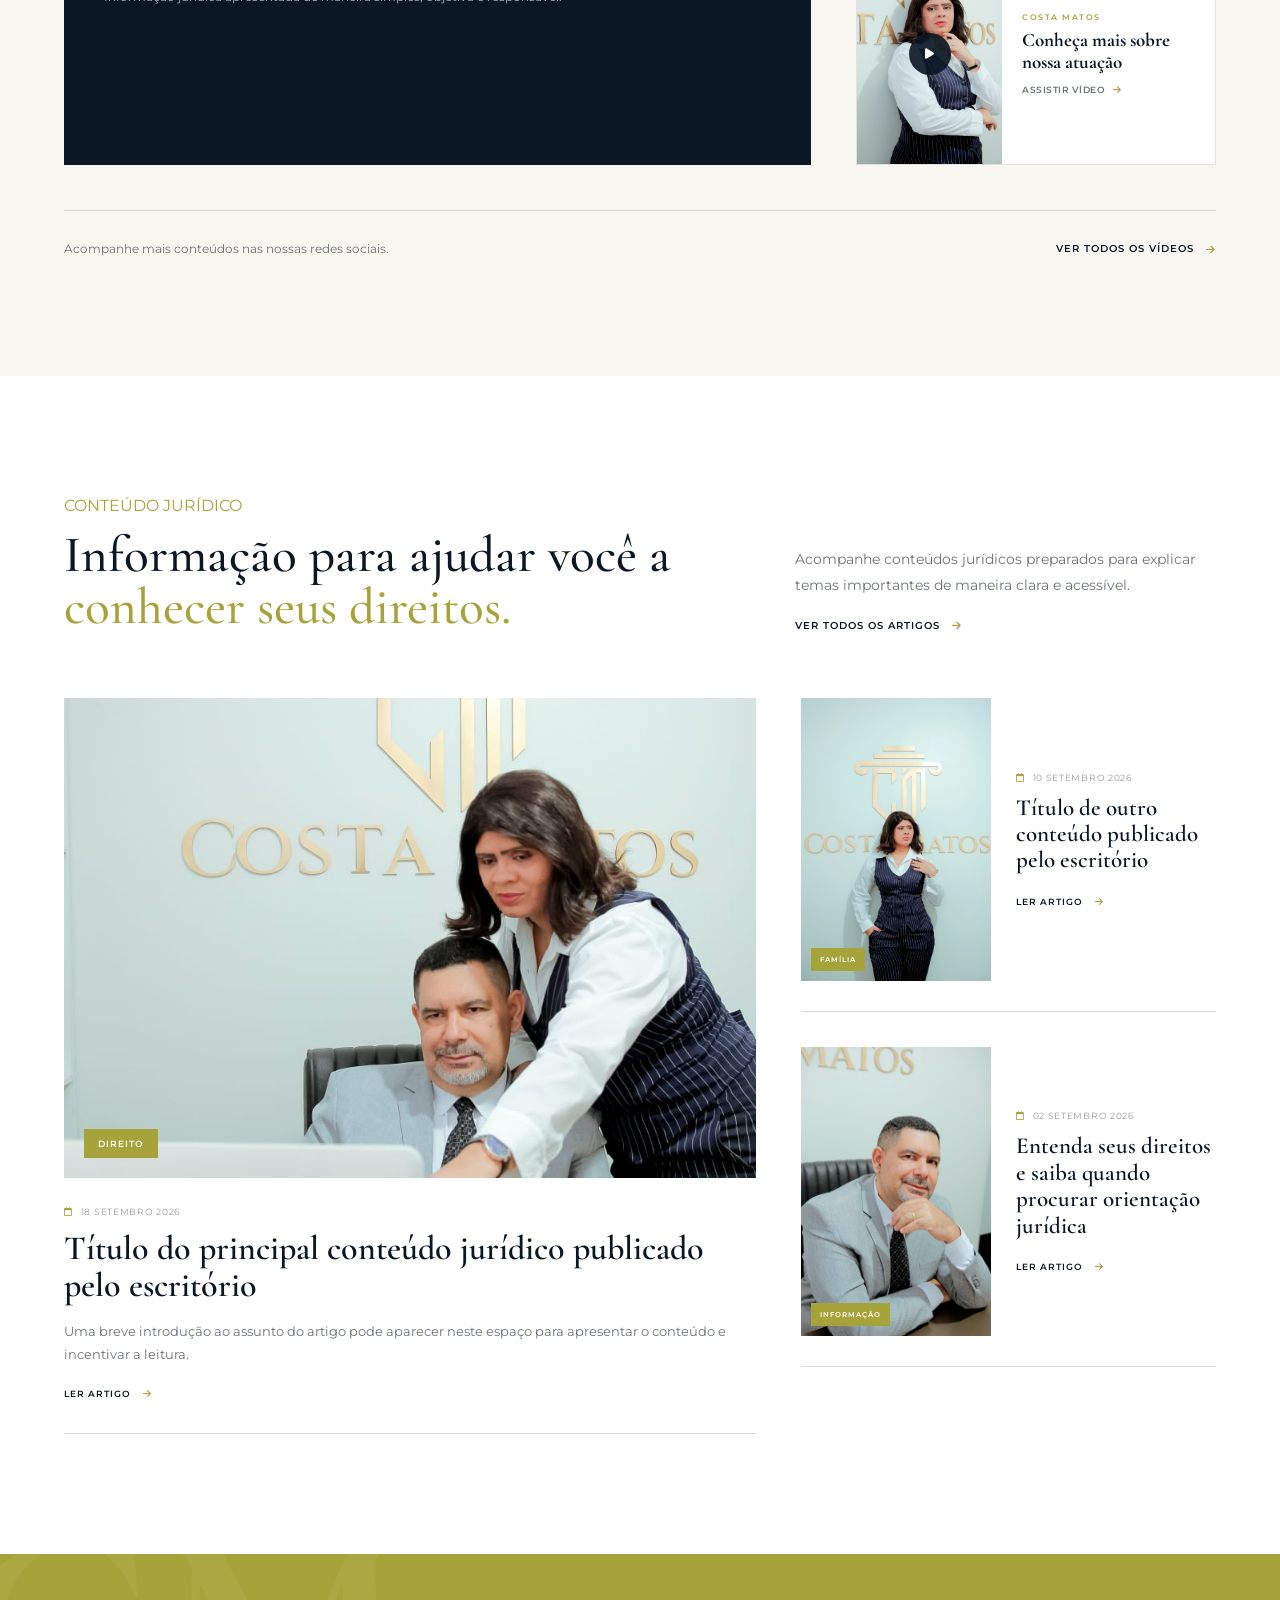
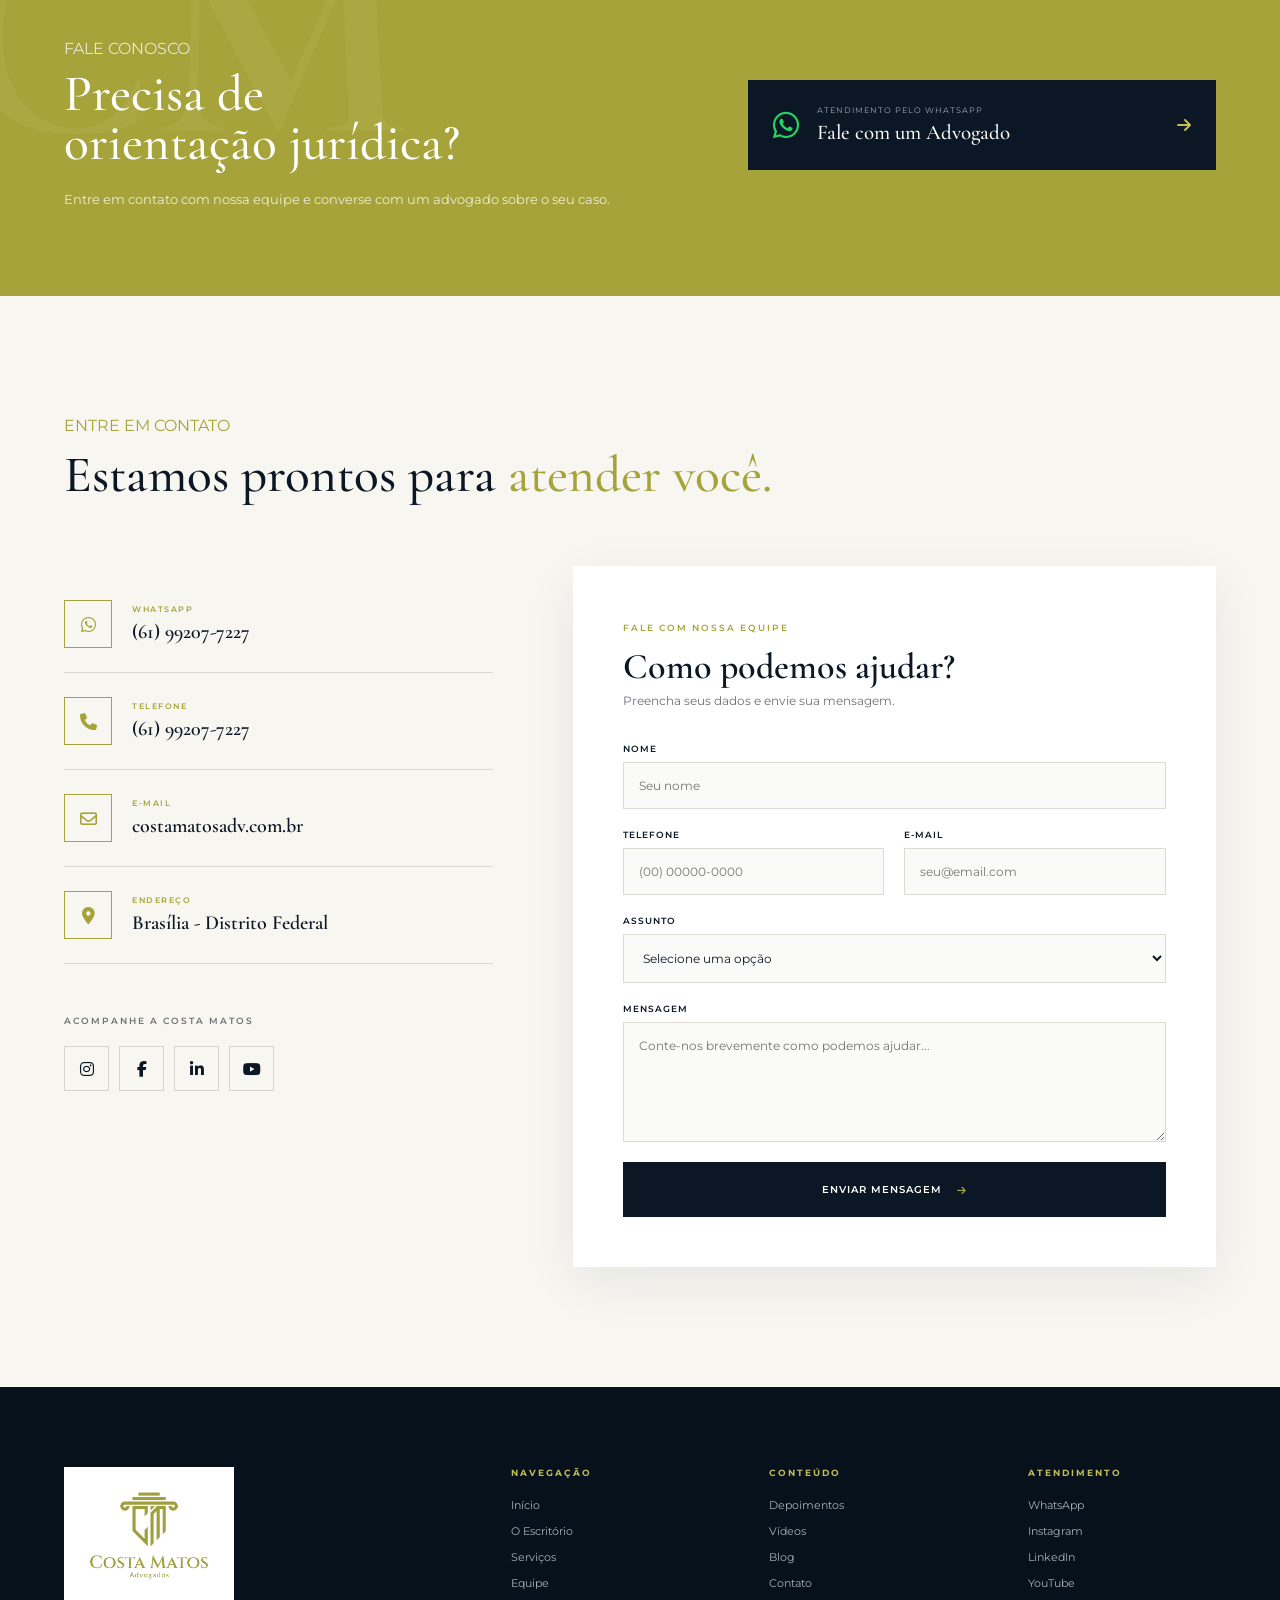
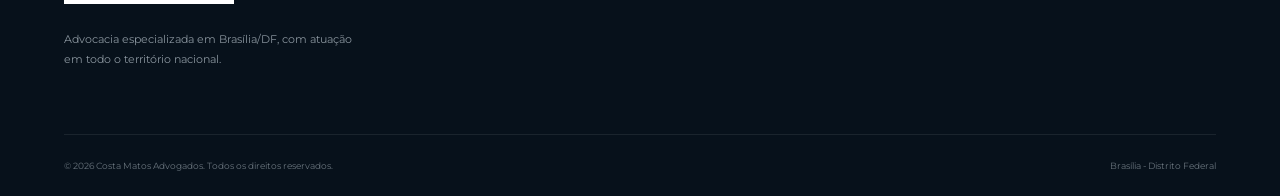
==== commit 85c54f75: "Atualiza estilo do site" ====
--- a/index.html
+++ b/index.html
@@ -19,12 +19,37 @@
           href="https://cdnjs.cloudflare.com/ajax/libs/font-awesome/6.5.2/css/all.min.css">
 
           <link rel="icon"
-           type="image/png" 
+           type="image/png"
            href="assets/images/icone.png">
 </head>
 
-<body>
-
+<body class="home-page">
+
+    <!-- BARRA SUPERIOR -->
+<div class="top-bar" id="top-bar">
+    <div class="container top-bar-container">
+
+        <div class="top-bar-location">
+            <i class="fa-solid fa-location-dot"></i>
+            <span>Brasília/DF • Atendimento em todo o Brasil</span>
+        </div>
+
+        <div class="top-bar-right">
+            <span>
+                <i class="fa-solid fa-scale-balanced"></i>
+                Advocacia especializada
+            </span>
+
+            <a href="https://wa.me/5561994092325"
+               target="_blank"
+               rel="noopener noreferrer">
+                <i class="fa-brands fa-whatsapp"></i>
+                (61) 99409-2325
+            </a>
+        </div>
+
+    </div>
+</div>
     <!-- HEADER -->
     <header class="header">
 
@@ -133,17 +158,6 @@
 
                 </div>
 
-
-                <div class="hero-image">
-
-                    <div class="image-decoration"></div>
-
-                    <img src="assets/images/escritorio.jpeg"
-                         alt="Equipe Costa Matos Advogados">
-
-                
-                </div>
-
             </div>
 
         </section>
@@ -160,7 +174,7 @@
 
                 <img
                     src="assets/images/advogado.jpeg"
-                    alt="Costa e Matos Advogados">
+                    alt="Costa e Matos Advogados" loading="lazy" decoding="async">
 
                 <div class="about-detail">
                     <span>12</span>
@@ -221,7 +235,8 @@
             </div>
 
         </div>
-
+   </div> 
+</section>
 
 <!-- ÁREAS DE ATUAÇÃO -->
 <section class="services" id="servicos">
@@ -497,7 +512,7 @@
     <div class="team-photo">
 
         <img src="assets/images/advogado.jpeg"
-             alt="Dr. Márcio Costa">
+             alt="Dr. Márcio Costa" loading="lazy" decoding="async">
 
         <div class="team-overlay">
 
@@ -548,7 +563,7 @@
     <div class="team-photo">
 
         <img src="assets/images/advogada.jpeg"
-             alt="Dra. Camila Matos">
+             alt="Dra. Camila Matos" loading="lazy" decoding="async">
 
         <div class="team-overlay">
 
@@ -997,7 +1012,7 @@
 
                         <img
                             src="assets/images/escritorio.jpeg"
-                            alt="Conteúdo jurídico">
+                            alt="Conteúdo jurídico" loading="lazy" decoding="async">
 
                         <div class="video-play">
                             <i class="fa-solid fa-play"></i>
@@ -1031,7 +1046,7 @@
 
                         <img
                             src="assets/images/advogado.jpeg"
-                            alt="Conteúdo jurídico">
+                            alt="Conteúdo jurídico" loading="lazy" decoding="async">
 
                         <div class="video-play">
                             <i class="fa-solid fa-play"></i>
@@ -1065,7 +1080,7 @@
 
                         <img
                             src="assets/images/advogada.jpeg"
-                            alt="Conteúdo jurídico">
+                            alt="Conteúdo jurídico" loading="lazy" decoding="async">
 
                         <div class="video-play">
                             <i class="fa-solid fa-play"></i>
@@ -1159,7 +1174,7 @@
 
                     <img
                         src="assets/images/escritorio.jpeg"
-                        alt="Conteúdo jurídico Costa Matos">
+                        alt="Conteúdo jurídico Costa Matos" loading="lazy" decoding="async">
 
                     <span class="blog-category">
                         Direito
@@ -1208,7 +1223,7 @@
 
                         <img
                             src="assets/images/advogada-escritorio.jpeg"
-                            alt="Artigo jurídico">
+                            alt="Artigo jurídico" loading="lazy" decoding="async">
 
                         <span class="blog-category">
                             Família
@@ -1247,7 +1262,7 @@
 
                         <img
                             src="assets/images/advogado.jpeg"
-                            alt="Artigo jurídico">
+                            alt="Artigo jurídico" loading="lazy" decoding="async">
 
                         <span class="blog-category">
                             Informação
@@ -1660,7 +1675,7 @@
 
                 <img
                     src="assets/images/logo.jpeg"
-                    alt="Costa Matos Advogados">
+                    alt="Costa Matos Advogados" loading="lazy" decoding="async">
 
                 <p>
                     Advocacia especializada em Brasília/DF,
--- a/src/css/style.css
+++ b/src/css/style.css
@@ -1,5422 +1,5097 @@
+@import url('https://fonts.googleapis.com/css2?family=Manrope:wght@400;500;600;700&display=swap');
+
 @import url('https://fonts.googleapis.com/css2?family=Cormorant+Garamond:wght@500;600;700&family=Montserrat:wght@300;400;500;600;700&display=swap');
 
-
 :root {
 
-    --navy: #0b1724;
-    --navy-light: #132536;
-
-    --gold: #a6a33a;
-    --gold-light: #c1bd58;
-
-    --white: #ffffff;
-    --off-white: #f7f6f1;
-
-    --text: #222222;
-    --gray: #6d7278;
-
-}
-
+--navy: #0b1724;
+--navy-light: #132536;
+
+--gold: #a6a33a;
+--gold-light: #c1bd58;
+
+--white: #ffffff;
+--off-white: #f7f6f1;
+
+--text: #222222;
+--gray: #6d7278;
+
+}
 
 * {
-    margin: 0;
-    padding: 0;
-    box-sizing: border-box;
-}
-
+margin: 0;
+padding: 0;
+box-sizing: border-box;
+}
 
 html {
-    scroll-behavior: smooth;
-}
-
+scroll-behavior: smooth;
+}
 
 body {
 
-    font-family: 'Montserrat', sans-serif;
-
-    color: var(--text);
-
-    background: var(--white);
-
-}
-
+font-family: 'Montserrat', sans-serif;
+
+color: var(--text);
+
+background: var(--white);
+
+}
 
 img {
-    max-width: 100%;
-}
-
+max-width: 100%;
+}
 
 a {
-    text-decoration: none;
-}
-
+text-decoration: none;
+}
 
 .container {
 
-    width: min(1180px, 90%);
-
-    margin: auto;
-
-}
-
-
-/* =========================
-   HEADER
-========================= */
+width: min(1180px, 90%);
+
+margin: auto;
+
+}
 
 .header {
 
-    position: fixed;
-
-    width: 100%;
-
-    top: 0;
-    left: 0;
-
-    background: rgba(255,255,255,.97);
-
-    z-index: 1000;
-
-    border-bottom: 1px solid rgba(0,0,0,.06);
-
-}
-
+position: fixed;
+
+width: 100%;
+
+top: 0;
+left: 0;
+
+background: rgba(255,255,255,.97);
+
+z-index: 1000;
+
+border-bottom: 1px solid rgba(0,0,0,.06);
+
+}
 
 .header-container {
 
-    height: 92px;
-
-    display: flex;
-
-    align-items: center;
-
-    justify-content: space-between;
-
-}
-
+height: 92px;
+
+display: flex;
+
+align-items: center;
+
+justify-content: space-between;
+
+}
 
 .logo img {
 
-    width: 120px;
-
-    display: block;
-
-}
-
+width: 120px;
+
+display: block;
+
+}
 
 .nav {
 
-    display: flex;
-
-    align-items: center;
-
-    gap: 25px;
-
-}
-
+display: flex;
+
+align-items: center;
+
+gap: 25px;
+
+}
 
 .nav > a:not(.btn-header) {
 
-    color: var(--navy);
-
-    font-size: 13px;
-
-    font-weight: 500;
-
-    transition: .3s;
-
-}
-
+color: var(--navy);
+
+font-size: 13px;
+
+font-weight: 500;
+
+transition: .3s;
+
+}
 
 .nav > a:not(.btn-header):hover {
 
-    color: var(--gold);
-
-}
-
+color: var(--gold);
+
+}
 
 .btn-header {
 
-    background: var(--gold);
-
-    color: white;
-
-    padding: 15px 20px;
-
-    font-size: 12px;
-
-    font-weight: 600;
-
-    text-transform: uppercase;
-
-    letter-spacing: .5px;
-
-    transition: .3s;
-
-}
-
+background: var(--gold);
+
+color: white;
+
+padding: 15px 20px;
+
+font-size: 12px;
+
+font-weight: 600;
+
+text-transform: uppercase;
+
+letter-spacing: .5px;
+
+transition: .3s;
+
+}
 
 .btn-header:hover {
 
-    background: var(--navy);
-
-}
-
+background: var(--navy);
+
+}
 
 .menu-mobile {
 
-    display: none;
-
-    background: none;
-
-    border: none;
-
-    font-size: 25px;
-
-    color: var(--navy);
-
-    cursor: pointer;
-
-}
-
-
-/* =========================
-   HERO
-========================= */
+display: none;
+
+background: none;
+
+border: none;
+
+font-size: 25px;
+
+color: var(--navy);
+
+cursor: pointer;
+
+}
 
 .hero {
 
-    min-height: 100vh;
-
-    padding-top: 92px;
-
-    background:
-
-        radial-gradient(
-            circle at 15% 40%,
-            rgba(166,163,58,.09),
-            transparent 30%
-        ),
-
-        var(--off-white);
-
-    display: flex;
-
-    align-items: center;
-
-    overflow: hidden;
-
-}
-
+min-height: 100vh;
+
+padding-top: 92px;
+
+background:
+
+radial-gradient(
+circle at 15% 40%,
+rgba(166,163,58,.09),
+transparent 30%
+),
+
+var(--off-white);
+
+display: flex;
+
+align-items: center;
+
+overflow: hidden;
+
+}
 
 .hero-container {
 
-    display: grid;
-
-    grid-template-columns: 1.05fr .95fr;
-
-    gap: 80px;
-
-    align-items: center;
-
-    padding-top: 60px;
-
-    padding-bottom: 60px;
-
-}
-
+display: grid;
+
+grid-template-columns: 1.05fr .95fr;
+
+gap: 80px;
+
+align-items: center;
+
+padding-top: 60px;
+
+padding-bottom: 60px;
+
+}
 
 .hero-tag {
 
-    display: inline-block;
-
-    color: var(--gold);
-
-    font-size: 12px;
-
-    letter-spacing: 3px;
-
-    font-weight: 600;
-
-    margin-bottom: 22px;
-
-}
-
+display: inline-block;
+
+color: var(--gold);
+
+font-size: 12px;
+
+letter-spacing: 3px;
+
+font-weight: 600;
+
+margin-bottom: 22px;
+
+}
 
 .hero h1 {
 
-    font-family: 'Cormorant Garamond', serif;
-
-    color: var(--navy);
-
-    font-size: clamp(48px, 5vw, 72px);
-
-    line-height: .98;
-
-    font-weight: 600;
-
-    max-width: 650px;
-
-}
-
+font-family: 'Cormorant Garamond', serif;
+
+color: var(--navy);
+
+font-size: clamp(48px, 5vw, 72px);
+
+line-height: .98;
+
+font-weight: 600;
+
+max-width: 650px;
+
+}
 
 .hero h1 span {
 
-    color: var(--gold);
-
-}
-
+color: var(--gold);
+
+}
 
 .hero-content > p {
 
-    max-width: 570px;
-
-    margin-top: 28px;
-
-    color: var(--gray);
-
-    font-size: 17px;
-
-    line-height: 1.8;
-
-}
-
+max-width: 570px;
+
+margin-top: 28px;
+
+color: var(--gray);
+
+font-size: 17px;
+
+line-height: 1.8;
+
+}
 
 .hero-buttons {
 
-    display: flex;
-
-    gap: 15px;
-
-    margin-top: 35px;
-
-}
-
+display: flex;
+
+gap: 15px;
+
+margin-top: 35px;
+
+}
 
 .btn-primary,
 .btn-secondary {
 
-    min-height: 55px;
-
-    padding: 0 27px;
-
-    display: inline-flex;
-
-    align-items: center;
-
-    justify-content: center;
-
-    gap: 12px;
-
-    font-size: 13px;
-
-    font-weight: 600;
-
-    transition: .3s;
-
-}
-
+min-height: 55px;
+
+padding: 0 27px;
+
+display: inline-flex;
+
+align-items: center;
+
+justify-content: center;
+
+gap: 12px;
+
+font-size: 13px;
+
+font-weight: 600;
+
+transition: .3s;
+
+}
 
 .btn-primary {
 
-    background: var(--gold);
-
-    color: white;
-
-}
-
+background: var(--gold);
+
+color: white;
+
+}
 
 .btn-primary:hover {
 
-    background: var(--navy);
-
-    transform: translateY(-2px);
-
-}
-
+background: var(--navy);
+
+transform: translateY(-2px);
+
+}
 
 .btn-secondary {
 
-    border: 1px solid var(--navy);
-
-    color: var(--navy);
-
-}
-
+border: 1px solid var(--navy);
+
+color: var(--navy);
+
+}
 
 .btn-secondary:hover {
 
-    background: var(--navy);
-
-    color: white;
-
-}
-
-
-/* INFO */
+background: var(--navy);
+
+color: white;
+
+}
 
 .hero-info {
 
-    display: flex;
-
-    align-items: center;
-
-    gap: 28px;
-
-    margin-top: 45px;
-
-}
-
+display: flex;
+
+align-items: center;
+
+gap: 28px;
+
+margin-top: 45px;
+
+}
 
 .hero-info div:not(.divider) {
 
-    display: flex;
-
-    flex-direction: column;
-
-}
-
+display: flex;
+
+flex-direction: column;
+
+}
 
 .hero-info strong {
 
-    color: var(--navy);
-
-    font-family: 'Cormorant Garamond', serif;
-
-    font-size: 27px;
-
-}
-
+color: var(--navy);
+
+font-family: 'Cormorant Garamond', serif;
+
+font-size: 27px;
+
+}
 
 .hero-info span {
 
-    font-size: 11px;
-
-    color: var(--gray);
-
-    margin-top: 2px;
-
-}
-
+font-size: 11px;
+
+color: var(--gray);
+
+margin-top: 2px;
+
+}
 
 .divider {
 
-    height: 42px;
-
-    width: 1px;
-
-    background: #ccc;
-
-}
-
-
-/* =========================
-   HERO IMAGE
-========================= */
+height: 42px;
+
+width: 1px;
+
+background: #ccc;
+
+}
 
 .hero-image {
 
-    position: relative;
-
-    height: 620px;
-
-}
-
+position: relative;
+
+height: 620px;
+
+}
 
 .hero-image > img {
 
-    position: relative;
-
-    width: 100%;
-
-    height: 100%;
-
-    object-fit: cover;
-
-    object-position: center;
-
-    z-index: 2;
-
-}
-
+position: relative;
+
+width: 100%;
+
+height: 100%;
+
+object-fit: cover;
+
+object-position: center;
+
+z-index: 2;
+
+}
 
 .image-decoration {
 
-    position: absolute;
-
-    width: 90%;
-
-    height: 90%;
-
-    right: -25px;
-
-    top: -25px;
-
-    border: 1px solid var(--gold);
-
-    z-index: 1;
-
-}
-
+position: absolute;
+
+width: 90%;
+
+height: 90%;
+
+right: -25px;
+
+top: -25px;
+
+border: 1px solid var(--gold);
+
+z-index: 1;
+
+}
 
 .experience-card {
 
-    position: absolute;
-
-    bottom: 0px;
-
-    z-index: 3;
-
-    background: var(--navy);
-
-    color: white;
-
-    padding: 20px 25px;
-
-    display: flex;
-
-    align-items: center;
-
-    gap: 15px;
-
-    box-shadow: 0 15px 35px rgba(0,0,0,.15);
-
-}
-
+position: absolute;
+
+bottom: 0px;
+
+z-index: 3;
+
+background: var(--navy);
+
+color: white;
+
+padding: 20px 25px;
+
+display: flex;
+
+align-items: center;
+
+gap: 15px;
+
+box-shadow: 0 15px 35px rgba(0,0,0,.15);
+
+}
 
 .experience-card i {
 
-    color: var(--gold);
-
-    font-size: 25px;
-
-}
-
+color: var(--gold);
+
+font-size: 25px;
+
+}
 
 .experience-card div {
 
-    display: flex;
-
-    flex-direction: column;
-
-}
-
+display: flex;
+
+flex-direction: column;
+
+}
 
 .experience-card strong {
 
-    font-family: 'Cormorant Garamond', serif;
-
-    font-size: 18px;
-
-}
-
+font-family: 'Cormorant Garamond', serif;
+
+font-size: 18px;
+
+}
 
 .experience-card span {
 
-    margin-top: 3px;
-
-    color: #bfc5cb;
-
-    font-size: 10px;
-
-}
-
-
-/* =========================
-   WHATSAPP
-========================= */
+margin-top: 3px;
+
+color: #bfc5cb;
+
+font-size: 10px;
+
+}
 
 .whatsapp {
 
-    position: fixed;
-
-    right: 25px;
-
-    bottom: 25px;
-
-    width: 58px;
-
-    height: 58px;
-
-    border-radius: 50%;
-
-    background: #25D366;
-
-    color: white;
-
-    display: flex;
-
-    align-items: center;
-
-    justify-content: center;
-
-    font-size: 30px;
-
-    z-index: 999;
-
-    box-shadow: 0 8px 25px rgba(0,0,0,.2);
-
-    transition: .3s;
-
-}
-
+position: fixed;
+
+right: 25px;
+
+bottom: 25px;
+
+width: 58px;
+
+height: 58px;
+
+border-radius: 50%;
+
+background: #25D366;
+
+color: white;
+
+display: flex;
+
+align-items: center;
+
+justify-content: center;
+
+font-size: 30px;
+
+z-index: 999;
+
+box-shadow: 0 8px 25px rgba(0,0,0,.2);
+
+transition: .3s;
+
+}
 
 .whatsapp:hover {
 
-    transform: translateY(-4px) scale(1.05);
-
-}
-
-
-/* =========================
-   RESPONSIVO
-========================= */
+transform: translateY(-4px) scale(1.05);
+
+}
 
 @media (max-width: 1000px) {
 
-    .nav {
-
-        position: absolute;
-
-        top: 92px;
-
-        left: 0;
-
-        width: 100%;
-
-        background: white;
-
-        flex-direction: column;
-
-        align-items: flex-start;
-
-        padding: 30px 5%;
-
-        box-shadow: 0 15px 30px rgba(0,0,0,.08);
-
-        display: none;
-
-    }
-
-
-    .nav.active {
-
-        display: flex;
-
-    }
-
-
-    .menu-mobile {
-
-        display: block;
-
-    }
-
-
-    .hero-container {
-
-        grid-template-columns: 1fr;
-
-        gap: 60px;
-
-    }
-
-
-    .hero-content {
-
-        padding-top: 40px;
-
-    }
-
-
-    .hero-image {
-
-        height: 650px;
-
-        max-width: 600px;
-
-    }
-
-}
-
+.nav {
+
+position: absolute;
+
+top: 92px;
+
+left: 0;
+
+width: 100%;
+
+background: white;
+
+flex-direction: column;
+
+align-items: flex-start;
+
+padding: 30px 5%;
+
+box-shadow: 0 15px 30px rgba(0,0,0,.08);
+
+display: none;
+
+}
+
+.nav.active {
+
+display: flex;
+
+}
+
+.menu-mobile {
+
+display: block;
+
+}
+
+.hero-container {
+
+grid-template-columns: 1fr;
+
+gap: 60px;
+
+}
+
+.hero-content {
+
+padding-top: 40px;
+
+}
+
+.hero-image {
+
+height: 650px;
+
+max-width: 600px;
+
+}
+
+}
 
 @media (max-width: 600px) {
 
-    .header-container {
-
-        height: 75px;
-
-    }
-
-
-    .logo img {
-
-        width: 120px;
-
-    }
-
-
-    .nav {
-
-        top: 75px;
-
-    }
-
-
-    .hero {
-
-        padding-top: 75px;
-
-    }
-
-
-    .hero-container {
-
-        width: 88%;
-
-        padding-top: 45px;
-
-    }
-
-
-    .hero h1 {
-
-        font-size: 45px;
-
-    }
-
-
-    .hero-content > p {
-
-        font-size: 15px;
-
-    }
-
-
-    .hero-buttons {
-
-        flex-direction: column;
-
-    }
-
-
-    .btn-primary,
-    .btn-secondary {
-
-        width: 100%;
-
-    }
-
-
-    .hero-image {
-
-        height: 500px;
-
-    }
-
-
-    .image-decoration {
-
-        right: -12px;
-
-        top: -12px;
-
-    }
-
-}
-/* ========================================
-   O ESCRITÓRIO
-======================================== */
+.header-container {
+
+height: 75px;
+
+}
+
+.logo img {
+
+width: 120px;
+
+}
+
+.nav {
+
+top: 75px;
+
+}
+
+.hero {
+
+padding-top: 75px;
+
+}
+
+.hero-container {
+
+width: 88%;
+
+padding-top: 45px;
+
+}
+
+.hero h1 {
+
+font-size: 45px;
+
+}
+
+.hero-content > p {
+
+font-size: 15px;
+
+}
+
+.hero-buttons {
+
+flex-direction: column;
+
+}
+
+.btn-primary,
+.btn-secondary {
+
+width: 100%;
+
+}
+
+.hero-image {
+
+height: 500px;
+
+}
+
+.image-decoration {
+
+right: -12px;
+
+top: -12px;
+
+}
+
+}
 
 .about {
-    position: relative;
-    padding: 130px 0 0;
-    background: var(--navy);
-    overflow: hidden;
-}
-
-
-/* =====================
-   PARTE SUPERIOR
-===================== */
+position: relative;
+padding: 130px 0 0;
+background: var(--navy);
+overflow: hidden;
+}
 
 .about-top {
-    display: grid;
-    grid-template-columns: .85fr 1.15fr;
-    gap: 100px;
-    align-items: center;
-}
-
-
-/* FOTO */
+display: grid;
+grid-template-columns: .85fr 1.15fr;
+gap: 100px;
+align-items: center;
+}
 
 .about-image {
-    position: relative;
-    min-height: 650px;
+position: relative;
+min-height: 650px;
 }
 
 .about-image::before {
-    content: "";
-    position: absolute;
-    top: -18px;
-    left: -18px;
-    width: 75%;
-    height: 75%;
-    border: 1px solid rgba(166, 163, 58, .55);
-    z-index: 0;
+content: "";
+position: absolute;
+top: -18px;
+left: -18px;
+width: 75%;
+height: 75%;
+border: 1px solid rgba(166, 163, 58, .55);
+z-index: 0;
 }
 
 .about-image img {
-    position: relative;
-    z-index: 1;
-
-    width: 100%;
-    height: 650px;
-
-    object-fit: cover;
-    object-position: top center;
-}
-
-
-/* 12 ANOS */
+position: relative;
+z-index: 1;
+
+width: 100%;
+height: 650px;
+
+object-fit: cover;
+object-position: top center;
+}
 
 .about-detail {
-    position: absolute;
-    z-index: 2;
-
-    right: -35px;
-    bottom: 40px;
-
-    width: 180px;
-    min-height: 150px;
-
-    padding: 25px;
-
-    display: flex;
-    flex-direction: column;
-    justify-content: center;
-
-    background: var(--gold);
-    color: white;
+position: absolute;
+z-index: 2;
+
+right: -35px;
+bottom: 40px;
+
+width: 180px;
+min-height: 150px;
+
+padding: 25px;
+
+display: flex;
+flex-direction: column;
+justify-content: center;
+
+background: var(--gold);
+color: white;
 }
 
 .about-detail span {
-    font-family: 'Cormorant Garamond', serif;
-    font-size: 60px;
-    line-height: .8;
-    font-weight: 600;
+font-family: 'Cormorant Garamond', serif;
+font-size: 60px;
+line-height: .8;
+font-weight: 600;
 }
 
 .about-detail p {
-    margin-top: 13px;
-
-    font-size: 9px;
-    line-height: 1.5;
-
-    letter-spacing: 1px;
-    text-transform: uppercase;
-}
-
-
-/* =====================
-   TEXTO
-===================== */
+margin-top: 13px;
+
+font-size: 9px;
+line-height: 1.5;
+
+letter-spacing: 1px;
+text-transform: uppercase;
+}
 
 .about-content {
-    position: relative;
-    z-index: 2;
+position: relative;
+z-index: 2;
 }
 
 .about-content h2 {
-    max-width: 720px;
-
-    margin-top: 15px;
-
-    font-family: 'Cormorant Garamond', serif;
-    font-size: clamp(45px, 4.2vw, 65px);
-
-    line-height: .98;
-    font-weight: 500;
-
-    color: white;
+max-width: 720px;
+
+margin-top: 15px;
+
+font-family: 'Cormorant Garamond', serif;
+font-size: clamp(45px, 4.2vw, 65px);
+
+line-height: .98;
+font-weight: 500;
+
+color: white;
 }
 
 .about-content h2 span {
-    display: block;
-    color: var(--gold-light);
+display: block;
+color: var(--gold-light);
 }
 
 .about-content .gold-line {
-    width: 65px;
-    height: 2px;
-
-    margin: 30px 0;
-
-    background: var(--gold);
+width: 65px;
+height: 2px;
+
+margin: 30px 0;
+
+background: var(--gold);
 }
 
 .about-content p {
-    max-width: 700px;
-
-    margin-bottom: 17px;
-
-    color: #aeb7bf;
-
-    font-size: 12px;
-    line-height: 1.9;
+max-width: 700px;
+
+margin-bottom: 17px;
+
+color: #aeb7bf;
+
+font-size: 12px;
+line-height: 1.9;
 }
 
 .about-content .about-lead {
-    color: #dce1e5;
-    font-size: 14px;
+color: #dce1e5;
+font-size: 14px;
 }
 
 .about-content strong {
-    color: white;
-    font-weight: 500;
-}
-
-
-/* =====================
-   ÁREAS
-===================== */
+color: white;
+font-weight: 500;
+}
 
 .about-areas {
-    margin-top: 90px;
-
-    padding: 40px 0;
-
-    display: grid;
-    grid-template-columns: .35fr 1.65fr;
-
-    gap: 70px;
-
-    border-top: 1px solid rgba(255,255,255,.1);
-    border-bottom: 1px solid rgba(255,255,255,.1);
+margin-top: 90px;
+
+padding: 40px 0;
+
+display: grid;
+grid-template-columns: .35fr 1.65fr;
+
+gap: 70px;
+
+border-top: 1px solid rgba(255,255,255,.1);
+border-bottom: 1px solid rgba(255,255,255,.1);
 }
 
 .about-small-title {
-    color: var(--gold-light);
-
-    font-size: 9px;
-    font-weight: 600;
-
-    letter-spacing: 2px;
+color: var(--gold-light);
+
+font-size: 9px;
+font-weight: 600;
+
+letter-spacing: 2px;
 }
 
 .about-areas p {
-    max-width: 900px;
-
-    color: #aeb7bf;
-
-    font-size: 13px;
-    line-height: 1.9;
+max-width: 900px;
+
+color: #aeb7bf;
+
+font-size: 13px;
+line-height: 1.9;
 }
 
 .about-areas strong {
-    color: white;
-    font-weight: 500;
-}
-
-
-/* =====================
-   NOSSA FORMA DE ATUAR
-===================== */
+color: white;
+font-weight: 500;
+}
 
 .about-method {
-    padding: 100px 0;
+padding: 100px 0;
 }
 
 .about-method-header {
-    display: grid;
-
-    grid-template-columns: .55fr 1.45fr;
-
-    gap: 70px;
-
-    align-items: start;
-
-    margin-bottom: 55px;
+display: grid;
+
+grid-template-columns: .55fr 1.45fr;
+
+gap: 70px;
+
+align-items: start;
+
+margin-bottom: 55px;
 }
 
 .about-method-header h3 {
-    max-width: 700px;
-
-    font-family: 'Cormorant Garamond', serif;
-
-    font-size: clamp(38px, 3.5vw, 55px);
-
-    line-height: 1;
-
-    font-weight: 500;
-
-    color: white;
+max-width: 700px;
+
+font-family: 'Cormorant Garamond', serif;
+
+font-size: clamp(38px, 3.5vw, 55px);
+
+line-height: 1;
+
+font-weight: 500;
+
+color: white;
 }
 
 .about-method-header h3 span {
-    color: var(--gold-light);
-}
-
-
-/* PRINCÍPIOS */
+color: var(--gold-light);
+}
 
 .about-values {
-    display: grid;
-    grid-template-columns: repeat(5, 1fr);
-
-    border-top: 1px solid rgba(255,255,255,.12);
+display: grid;
+grid-template-columns: repeat(5, 1fr);
+
+border-top: 1px solid rgba(255,255,255,.12);
 }
 
 .about-value {
-    min-height: 245px;
-
-    padding: 30px 25px;
-
-    border-right: 1px solid rgba(255,255,255,.12);
+min-height: 245px;
+
+padding: 30px 25px;
+
+border-right: 1px solid rgba(255,255,255,.12);
 }
 
 .about-value:first-child {
-    border-left: 1px solid rgba(255,255,255,.12);
+border-left: 1px solid rgba(255,255,255,.12);
 }
 
 .about-value > span {
-    color: var(--gold);
-
-    font-size: 9px;
-
-    letter-spacing: 1px;
+color: var(--gold);
+
+font-size: 9px;
+
+letter-spacing: 1px;
 }
 
 .about-value h4 {
-    margin-top: 35px;
-
-    font-family: 'Cormorant Garamond', serif;
-
-    color: white;
-
-    font-size: 24px;
-    font-weight: 500;
+margin-top: 35px;
+
+font-family: 'Cormorant Garamond', serif;
+
+color: white;
+
+font-size: 24px;
+font-weight: 500;
 }
 
 .about-value p {
-    margin-top: 13px;
-
-    color: #929da6;
-
-    font-size: 10px;
-    line-height: 1.8;
-}
-
-
-/* =====================
-   FECHAMENTO
-===================== */
+margin-top: 13px;
+
+color: #929da6;
+
+font-size: 10px;
+line-height: 1.8;
+}
 
 .about-closing {
-    margin-left: calc(50% - 50vw);
-    margin-right: calc(50% - 50vw);
-
-    padding: 80px max(
-        calc((100vw - 1200px) / 2),
-        5%
-    );
-
-    display: grid;
-    grid-template-columns: 1fr 1fr;
-
-    gap: 100px;
-
-    background: #07111b;
+margin-left: calc(50% - 50vw);
+margin-right: calc(50% - 50vw);
+
+padding: 80px max(
+calc((100vw - 1200px) / 2),
+5%
+);
+
+display: grid;
+grid-template-columns: 1fr 1fr;
+
+gap: 100px;
+
+background: #07111b;
 }
 
 .about-closing-title > span {
-    color: var(--gold);
-
-    font-size: 9px;
-    font-weight: 600;
-
-    letter-spacing: 2px;
+color: var(--gold);
+
+font-size: 9px;
+font-weight: 600;
+
+letter-spacing: 2px;
 }
 
 .about-closing-title h3 {
-    max-width: 570px;
-
-    margin-top: 15px;
-
-    font-family: 'Cormorant Garamond', serif;
-
-    font-size: clamp(34px, 3vw, 48px);
-
-    line-height: 1.05;
-
-    font-weight: 400;
-
-    color: white;
+max-width: 570px;
+
+margin-top: 15px;
+
+font-family: 'Cormorant Garamond', serif;
+
+font-size: clamp(34px, 3vw, 48px);
+
+line-height: 1.05;
+
+font-weight: 400;
+
+color: white;
 }
 
 .about-closing-title h3 strong {
-    color: var(--gold-light);
-    font-weight: 500;
+color: var(--gold-light);
+font-weight: 500;
 }
 
 .about-closing-text {
-    padding-top: 20px;
+padding-top: 20px;
 }
 
 .about-closing-text p {
-    margin-bottom: 18px;
-
-    color: #98a3ac;
-
-    font-size: 11px;
-    line-height: 1.9;
-}
-
-
-/* =====================
-   RESPONSIVO
-===================== */
+margin-bottom: 18px;
+
+color: #98a3ac;
+
+font-size: 11px;
+line-height: 1.9;
+}
 
 @media (max-width: 1100px) {
 
-    .about-top {
-        gap: 60px;
-    }
-
-    .about-values {
-        grid-template-columns: repeat(3, 1fr);
-    }
-
-    .about-value {
-        border-bottom: 1px solid rgba(255,255,255,.12);
-    }
-
-}
-
+.about-top {
+gap: 60px;
+}
+
+.about-values {
+grid-template-columns: repeat(3, 1fr);
+}
+
+.about-value {
+border-bottom: 1px solid rgba(255,255,255,.12);
+}
+
+}
 
 @media (max-width: 850px) {
 
-    .about {
-        padding-top: 90px;
-    }
-
-    .about-top {
-        grid-template-columns: 1fr;
-    }
-
-    .about-image {
-        min-height: auto;
-        max-width: 600px;
-    }
-
-    .about-image img {
-        height: 600px;
-    }
-
-    .about-detail {
-        right: 20px;
-    }
-
-    .about-areas {
-        grid-template-columns: 1fr;
-        gap: 15px;
-    }
-
-    .about-method-header {
-        grid-template-columns: 1fr;
-        gap: 20px;
-    }
-
-    .about-closing {
-        grid-template-columns: 1fr;
-        gap: 35px;
-    }
-
-}
-
+.about {
+padding-top: 90px;
+}
+
+.about-top {
+grid-template-columns: 1fr;
+}
+
+.about-image {
+min-height: auto;
+max-width: 600px;
+}
+
+.about-image img {
+height: 600px;
+}
+
+.about-detail {
+right: 20px;
+}
+
+.about-areas {
+grid-template-columns: 1fr;
+gap: 15px;
+}
+
+.about-method-header {
+grid-template-columns: 1fr;
+gap: 20px;
+}
+
+.about-closing {
+grid-template-columns: 1fr;
+gap: 35px;
+}
+
+}
 
 @media (max-width: 650px) {
 
-    .about {
-        padding-top: 75px;
-    }
-
-    .about-image img {
-        height: 500px;
-    }
-
-    .about-detail {
-        width: 145px;
-        min-height: 125px;
-
-        right: 15px;
-        bottom: 20px;
-    }
-
-    .about-detail span {
-        font-size: 48px;
-    }
-
-    .about-content h2 {
-        font-size: 43px;
-    }
-
-    .about-areas {
-        margin-top: 60px;
-    }
-
-    .about-method {
-        padding: 75px 0;
-    }
-
-    .about-values {
-        grid-template-columns: 1fr;
-    }
-
-    .about-value {
-        min-height: auto;
-        padding: 28px 10px;
-        border-right: 0;
-        border-left: 0 !important;
-    }
-
-    .about-value h4 {
-        margin-top: 15px;
-    }
-
-    .about-closing {
-        padding-top: 60px;
-        padding-bottom: 60px;
-    }
-
-}
-
-/* =========================
-   SERVIÇOS
-========================= */
+.about {
+padding-top: 75px;
+}
+
+.about-image img {
+height: 500px;
+}
+
+.about-detail {
+width: 145px;
+min-height: 125px;
+
+right: 15px;
+bottom: 20px;
+}
+
+.about-detail span {
+font-size: 48px;
+}
+
+.about-content h2 {
+font-size: 43px;
+}
+
+.about-areas {
+margin-top: 60px;
+}
+
+.about-method {
+padding: 75px 0;
+}
+
+.about-values {
+grid-template-columns: 1fr;
+}
+
+.about-value {
+min-height: auto;
+padding: 28px 10px;
+border-right: 0;
+border-left: 0 !important;
+}
+
+.about-value h4 {
+margin-top: 15px;
+}
+
+.about-closing {
+padding-top: 60px;
+padding-bottom: 60px;
+}
+
+}
 
 .services {
-    padding: 120px 0;
-    background: var(--off-white);
-}
-
+padding: 120px 0;
+background: var(--off-white);
+}
 
 .services-header {
 
-    display: grid;
-
-    grid-template-columns: 1.2fr .8fr;
-
-    gap: 100px;
-
-    align-items: end;
-
-    margin-bottom: 65px;
-}
-
+display: grid;
+
+grid-template-columns: 1.2fr .8fr;
+
+gap: 100px;
+
+align-items: end;
+
+margin-bottom: 65px;
+}
 
 .dark-tag {
-    color: var(--gold);
-}
-
+color: var(--gold);
+}
 
 .services-header h2 {
 
-    margin-top: 15px;
-
-    max-width: 650px;
-
-    font-family: 'Cormorant Garamond', serif;
-
-    font-size: clamp(45px, 4vw, 65px);
-
-    line-height: 1;
-
-    font-weight: 500;
-
-    color: var(--navy);
-}
-
+margin-top: 15px;
+
+max-width: 650px;
+
+font-family: 'Cormorant Garamond', serif;
+
+font-size: clamp(45px, 4vw, 65px);
+
+line-height: 1;
+
+font-weight: 500;
+
+color: var(--navy);
+}
 
 .services-header h2 span {
-    color: var(--gold);
-}
-
+color: var(--gold);
+}
 
 .services-header > p {
 
-    color: var(--gray);
-
-    font-size: 14px;
-
-    line-height: 1.9;
-
-    max-width: 500px;
-}
-
-
-/* GRID */
+color: var(--gray);
+
+font-size: 14px;
+
+line-height: 1.9;
+
+max-width: 500px;
+}
 
 .services-grid {
 
-    display: grid;
-
-    grid-template-columns: repeat(3, 1fr);
-
-    border-top: 1px solid #d9d7cf;
-
-    border-left: 1px solid #d9d7cf;
-}
-
-
-/* CARD */
+display: grid;
+
+grid-template-columns: repeat(3, 1fr);
+
+border-top: 1px solid #d9d7cf;
+
+border-left: 1px solid #d9d7cf;
+}
 
 .service-card {
 
-    position: relative;
-
-    min-height: 390px;
-
-    padding: 45px 40px;
-
-    background: var(--white);
-
-    border-right: 1px solid #d9d7cf;
-    border-bottom: 1px solid #d9d7cf;
-
-    overflow: hidden;
-
-    transition:
-        transform .35s ease,
-        background .35s ease;
+position: relative;
+
+min-height: 390px;
+
+padding: 45px 40px;
+
+background: var(--white);
+
+border-right: 1px solid #d9d7cf;
+border-bottom: 1px solid #d9d7cf;
+
+overflow: hidden;
+
+transition:
+transform .35s ease,
+background .35s ease;
 }
 
 .service-number {
-    position: absolute;
-
-    top: 25px;
-    right: 25px;
-
-    color: #d5d3cb;
-
-    font-family: 'Cormorant Garamond', serif;
-
-    font-size: 18px;
-
-    transition: .3s;
+position: absolute;
+
+top: 25px;
+right: 25px;
+
+color: #d5d3cb;
+
+font-family: 'Cormorant Garamond', serif;
+
+font-size: 18px;
+
+transition: .3s;
 }
 
 .service-card:hover .service-number {
-    color: var(--gold);
-}
-
+color: var(--gold);
+}
 
 .service-number {
 
-    position: absolute;
-
-    top: 25px;
-    right: 30px;
-
-    font-family: 'Cormorant Garamond', serif;
-
-    color: #d5d3ca;
-
-    font-size: 18px;
-}
-
+position: absolute;
+
+top: 25px;
+right: 30px;
+
+font-family: 'Cormorant Garamond', serif;
+
+color: #d5d3ca;
+
+font-size: 18px;
+}
 
 .service-icon {
 
-    width: 55px;
-    height: 55px;
-
-    display: flex;
-
-    align-items: center;
-    justify-content: center;
-
-    border: 1px solid var(--gold);
-
-    color: var(--gold);
-
-    font-size: 20px;
-
-    margin-bottom: 35px;
-
-    transition: .3s;
-}
-
+width: 55px;
+height: 55px;
+
+display: flex;
+
+align-items: center;
+justify-content: center;
+
+border: 1px solid var(--gold);
+
+color: var(--gold);
+
+font-size: 20px;
+
+margin-bottom: 35px;
+
+transition: .3s;
+}
 
 .service-card h3 {
 
-    font-family: 'Cormorant Garamond', serif;
-
-    color: var(--navy);
-
-    font-size: 30px;
-
-    font-weight: 600;
-
-    margin-bottom: 18px;
-}
-
+font-family: 'Cormorant Garamond', serif;
+
+color: var(--navy);
+
+font-size: 30px;
+
+font-weight: 600;
+
+margin-bottom: 18px;
+}
 
 .service-card p {
 
-    color: var(--gray);
-
-    font-size: 13px;
-
-    line-height: 1.8;
-
-    margin-bottom: 30px;
-}
-
+color: var(--gray);
+
+font-size: 13px;
+
+line-height: 1.8;
+
+margin-bottom: 30px;
+}
 
 .service-card > a:not(.service-whatsapp) {
 
-    position: absolute;
-
-    left: 40px;
-    bottom: 38px;
-
-    display: inline-flex;
-
-    align-items: center;
-
-    gap: 12px;
-
-    color: var(--navy);
-
-    font-size: 11px;
-
-    font-weight: 600;
-
-    text-transform: uppercase;
-
-    letter-spacing: 1px;
-}
-
+position: absolute;
+
+left: 40px;
+bottom: 38px;
+
+display: inline-flex;
+
+align-items: center;
+
+gap: 12px;
+
+color: var(--navy);
+
+font-size: 11px;
+
+font-weight: 600;
+
+text-transform: uppercase;
+
+letter-spacing: 1px;
+}
 
 .service-card > a i {
-    color: var(--gold);
-}
-
-
-/* HOVER */
+color: var(--gold);
+}
 
 .service-card:not(.service-contact):hover {
 
-    background: var(--navy);
-
-    transform: translateY(-5px);
-
-    z-index: 2;
-}
-
+background: var(--navy);
+
+transform: translateY(-5px);
+
+z-index: 2;
+}
 
 .service-card:not(.service-contact):hover h3,
 .service-card:not(.service-contact):hover > a {
 
-    color: white;
-}
-
+color: white;
+}
 
 .service-card:not(.service-contact):hover p {
 
-    color: #bfc5cb;
-}
-
+color: #bfc5cb;
+}
 
 .service-card:not(.service-contact):hover .service-icon {
 
-    background: var(--gold);
-
-    color: white;
-}
-
-
-/* =========================
-   CARD CONTATO
-========================= */
+background: var(--gold);
+
+color: white;
+}
 
 .service-contact {
 
-    background: var(--gold);
-
-    display: flex;
-
-    flex-direction: column;
-
-    justify-content: center;
-}
-
+background: var(--gold);
+
+display: flex;
+
+flex-direction: column;
+
+justify-content: center;
+}
 
 .contact-small {
 
-    color: rgba(255,255,255,.8);
-
-    font-size: 10px;
-
-    letter-spacing: 2px;
-
-    margin-bottom: 20px;
-}
-
+color: rgba(255,255,255,.8);
+
+font-size: 10px;
+
+letter-spacing: 2px;
+
+margin-bottom: 20px;
+}
 
 .service-contact h3 {
 
-    color: white;
-
-    font-size: 35px;
-
-    line-height: 1.1;
-}
-
+color: white;
+
+font-size: 35px;
+
+line-height: 1.1;
+}
 
 .service-contact p {
 
-    color: rgba(255,255,255,.8);
-}
-
+color: rgba(255,255,255,.8);
+}
 
 .service-whatsapp {
 
-    display: inline-flex;
-
-    align-items: center;
-
-    justify-content: center;
-
-    gap: 10px;
-
-    width: fit-content;
-
-    padding: 15px 20px;
-
-    background: var(--navy);
-
-    color: white;
-
-    font-size: 11px;
-
-    font-weight: 600;
-
-    text-transform: uppercase;
-
-    letter-spacing: .5px;
-
-    transition: .3s;
-}
-
+display: inline-flex;
+
+align-items: center;
+
+justify-content: center;
+
+gap: 10px;
+
+width: fit-content;
+
+padding: 15px 20px;
+
+background: var(--navy);
+
+color: white;
+
+font-size: 11px;
+
+font-weight: 600;
+
+text-transform: uppercase;
+
+letter-spacing: .5px;
+
+transition: .3s;
+}
 
 .service-whatsapp i {
 
-    color: white !important;
-
-    font-size: 17px;
-}
-
+color: white !important;
+
+font-size: 17px;
+}
 
 .service-whatsapp:hover {
-    background: white;
-    color: var(--navy);
-}
-
+background: white;
+color: var(--navy);
+}
 
 .service-whatsapp:hover i {
-    color: var(--navy) !important;
-}
-
-
-/* =========================
-   RESPONSIVO SERVIÇOS
-========================= */
+color: var(--navy) !important;
+}
 
 @media (max-width: 1000px) {
 
-    .services-grid {
-        grid-template-columns: repeat(2, 1fr);
-    }
-
-
-    .services-header {
-        grid-template-columns: 1fr;
-        gap: 25px;
-    }
-
-}
-
+.services-grid {
+grid-template-columns: repeat(2, 1fr);
+}
+
+.services-header {
+grid-template-columns: 1fr;
+gap: 25px;
+}
+
+}
 
 @media (max-width: 650px) {
 
-    .services {
-        padding: 80px 0;
-    }
-
-
-    .services-grid {
-        grid-template-columns: 1fr;
-    }
-
-
-    .service-card {
-        min-height: 350px;
-    }
-
-}
-
-/* =========================
-   NOSSA EQUIPE
-========================= */
+.services {
+padding: 80px 0;
+}
+
+.services-grid {
+grid-template-columns: 1fr;
+}
+
+.service-card {
+min-height: 350px;
+}
+
+}
 
 .team {
-    padding: 120px 0;
-    background: var(--white);
-}
-
+padding: 120px 0;
+background: var(--white);
+}
 
 .team-header {
 
-    display: grid;
-
-    grid-template-columns: 1.2fr .8fr;
-
-    gap: 100px;
-
-    align-items: end;
-
-    margin-bottom: 65px;
-}
-
+display: grid;
+
+grid-template-columns: 1.2fr .8fr;
+
+gap: 100px;
+
+align-items: end;
+
+margin-bottom: 65px;
+}
 
 .team-header h2 {
 
-    max-width: 700px;
-
-    margin-top: 15px;
-
-    font-family: 'Cormorant Garamond', serif;
-
-    font-size: clamp(45px, 4vw, 65px);
-
-    line-height: 1;
-
-    font-weight: 500;
-
-    color: var(--navy);
-}
-
+max-width: 700px;
+
+margin-top: 15px;
+
+font-family: 'Cormorant Garamond', serif;
+
+font-size: clamp(45px, 4vw, 65px);
+
+line-height: 1;
+
+font-weight: 500;
+
+color: var(--navy);
+}
 
 .team-header h2 span {
-    color: var(--gold);
-}
-
+color: var(--gold);
+}
 
 .team-header > p {
 
-    max-width: 500px;
-
-    color: var(--gray);
-
-    font-size: 14px;
-
-    line-height: 1.9;
-}
-
-
-/* =========================
-   GRID EQUIPE
-========================= */
+max-width: 500px;
+
+color: var(--gray);
+
+font-size: 14px;
+
+line-height: 1.9;
+}
 
 .team-grid {
 
-    display: grid;
-
-    grid-template-columns: repeat(2, 1fr);
-
-    gap: 35px;
-}
-
+display: grid;
+
+grid-template-columns: repeat(2, 1fr);
+
+gap: 35px;
+}
 
 .team-member {
-    position: relative;
-}
-
-
-/* FOTO */
+position: relative;
+}
 
 .team-photo {
 
-    position: relative;
-
-    height: 650px;
-
-    overflow: hidden;
-
-    background: var(--off-white);
-}
-
+position: relative;
+
+height: 650px;
+
+overflow: hidden;
+
+background: var(--off-white);
+}
 
 .team-photo::after {
 
-    content: "";
-
-    position: absolute;
-
-    inset: 0;
-
-    background:
-        linear-gradient(
-            to top,
-            rgba(11, 23, 36, .45),
-            transparent 40%
-        );
-
-    opacity: 0;
-
-    transition: .4s;
-
-    z-index: 1;
-}
-
+content: "";
+
+position: absolute;
+
+inset: 0;
+
+background:
+linear-gradient(
+to top,
+rgba(11, 23, 36, .45),
+transparent 40%
+);
+
+opacity: 0;
+
+transition: .4s;
+
+z-index: 1;
+}
 
 .team-photo img {
 
-    width: 100%;
-    height: 100%;
-
-    object-fit: cover;
-
-    object-position: center;
-
-    transition: transform .6s ease;
-}
-
-
-/* PEQUENO TEXTO SOBRE FOTO */
+width: 100%;
+height: 100%;
+
+object-fit: cover;
+
+object-position: center;
+
+transition: transform .6s ease;
+}
 
 .team-overlay {
 
-    position: absolute;
-
-    left: 30px;
-    bottom: 25px;
-
-    z-index: 2;
-
-    opacity: 0;
-
-    transform: translateY(10px);
-
-    transition: .4s;
-}
-
+position: absolute;
+
+left: 30px;
+bottom: 25px;
+
+z-index: 2;
+
+opacity: 0;
+
+transform: translateY(10px);
+
+transition: .4s;
+}
 
 .team-overlay span {
 
-    color: white;
-
-    font-size: 10px;
-
-    letter-spacing: 2px;
-
-    text-transform: uppercase;
-}
-
-
-/* HOVER */
+color: white;
+
+font-size: 10px;
+
+letter-spacing: 2px;
+
+text-transform: uppercase;
+}
 
 .team-member:hover .team-photo img {
-    transform: scale(1.035);
-}
-
+transform: scale(1.035);
+}
 
 .team-member:hover .team-photo::after {
-    opacity: 1;
-}
-
+opacity: 1;
+}
 
 .team-member:hover .team-overlay {
 
-    opacity: 1;
-
-    transform: translateY(0);
-}
-
-
-/* =========================
-   INFORMAÇÕES
-========================= */
+opacity: 1;
+
+transform: translateY(0);
+}
 
 .team-info {
 
-    display: flex;
-
-    justify-content: space-between;
-
-    align-items: center;
-
-    padding: 28px 0;
-
-    border-bottom: 1px solid #dddcd5;
-}
-
+display: flex;
+
+justify-content: space-between;
+
+align-items: center;
+
+padding: 28px 0;
+
+border-bottom: 1px solid #dddcd5;
+}
 
 .team-role {
 
-    display: block;
-
-    color: var(--gold);
-
-    font-size: 9px;
-
-    font-weight: 600;
-
-    letter-spacing: 2px;
-
-    margin-bottom: 7px;
-}
-
+display: block;
+
+color: var(--gold);
+
+font-size: 9px;
+
+font-weight: 600;
+
+letter-spacing: 2px;
+
+margin-bottom: 7px;
+}
 
 .team-info h3 {
 
-    font-family: 'Cormorant Garamond', serif;
-
-    color: var(--navy);
-
-    font-size: 30px;
-
-    font-weight: 600;
-
-    line-height: 1.1;
-}
-
+font-family: 'Cormorant Garamond', serif;
+
+color: var(--navy);
+
+font-size: 30px;
+
+font-weight: 600;
+
+line-height: 1.1;
+}
 
 .team-info p {
 
-    color: var(--gray);
-
-    font-size: 11px;
-
-    margin-top: 7px;
-}
-
-
-/* BOTÃO SETA */
+color: var(--gray);
+
+font-size: 11px;
+
+margin-top: 7px;
+}
 
 .team-contact {
 
-    flex-shrink: 0;
-
-    width: 48px;
-    height: 48px;
-
-    display: flex;
-
-    align-items: center;
-    justify-content: center;
-
-    border: 1px solid var(--gold);
-
-    color: var(--gold);
-
-    transition: .3s;
-}
-
+flex-shrink: 0;
+
+width: 48px;
+height: 48px;
+
+display: flex;
+
+align-items: center;
+justify-content: center;
+
+border: 1px solid var(--gold);
+
+color: var(--gold);
+
+transition: .3s;
+}
 
 .team-contact:hover {
 
-    background: var(--gold);
-
-    color: white;
-
-    transform: translateX(4px);
-}
-
-
-/* =========================
-   RESPONSIVO EQUIPE
-========================= */
+background: var(--gold);
+
+color: white;
+
+transform: translateX(4px);
+}
 
 @media (max-width: 900px) {
 
-    .team-header {
-
-        grid-template-columns: 1fr;
-
-        gap: 25px;
-    }
-
-
-    .team-photo {
-        height: 550px;
-    }
-
-}
-
+.team-header {
+
+grid-template-columns: 1fr;
+
+gap: 25px;
+}
+
+.team-photo {
+height: 550px;
+}
+
+}
 
 @media (max-width: 650px) {
 
-    .team {
-        padding: 80px 0;
-    }
-
-
-    .team-grid {
-
-        grid-template-columns: 1fr;
-
-        gap: 55px;
-    }
-
-
-    .team-photo {
-        height: 520px;
-    }
-
-
-    .team-info h3 {
-        font-size: 27px;
-    }
-
-}
-
-/* =========================
-   DEPOIMENTOS
-========================= */
+.team {
+padding: 80px 0;
+}
+
+.team-grid {
+
+grid-template-columns: 1fr;
+
+gap: 55px;
+}
+
+.team-photo {
+height: 520px;
+}
+
+.team-info h3 {
+font-size: 27px;
+}
+
+}
 
 .testimonials {
 
-    position: relative;
-
-    padding: 120px 0 105px;
-
-    background:
-        radial-gradient(
-            circle at 85% 20%,
-            rgba(166,163,58,.08),
-            transparent 25%
-        ),
-        var(--navy);
-
-    overflow: hidden;
-}
-
-
-/* ASPAS DECORATIVAS */
+position: relative;
+
+padding: 120px 0 105px;
+
+background:
+radial-gradient(
+circle at 85% 20%,
+rgba(166,163,58,.08),
+transparent 25%
+),
+var(--navy);
+
+overflow: hidden;
+}
 
 .testimonials::after {
 
-    content: "“";
-
-    position: absolute;
-
-    right: 5%;
-    top: 15px;
-
-    font-family: Georgia, serif;
-
-    font-size: 330px;
-
-    line-height: 1;
-
-    color: rgba(255,255,255,.025);
-
-    pointer-events: none;
-}
-
-
-/* HEADER */
+content: "“";
+
+position: absolute;
+
+right: 5%;
+top: 15px;
+
+font-family: Georgia, serif;
+
+font-size: 330px;
+
+line-height: 1;
+
+color: rgba(255,255,255,.025);
+
+pointer-events: none;
+}
 
 .testimonials-header {
 
-    display: grid;
-
-    grid-template-columns: 1.2fr .8fr;
-
-    gap: 100px;
-
-    align-items: end;
-
-    margin-bottom: 65px;
-}
-
+display: grid;
+
+grid-template-columns: 1.2fr .8fr;
+
+gap: 100px;
+
+align-items: end;
+
+margin-bottom: 65px;
+}
 
 .testimonials-header h2 {
 
-    max-width: 650px;
-
-    margin-top: 15px;
-
-    font-family: 'Cormorant Garamond', serif;
-
-    font-size: clamp(48px, 5vw, 70px);
-
-    line-height: .95;
-
-    font-weight: 500;
-
-    color: white;
-}
-
+max-width: 650px;
+
+margin-top: 15px;
+
+font-family: 'Cormorant Garamond', serif;
+
+font-size: clamp(48px, 5vw, 70px);
+
+line-height: .95;
+
+font-weight: 500;
+
+color: white;
+}
 
 .testimonials-header h2 span {
 
-    display: block;
-
-    color: var(--gold-light);
-}
-
+display: block;
+
+color: var(--gold-light);
+}
 
 .testimonials-header > p {
 
-    max-width: 480px;
-
-    color: #bec5cc;
-
-    font-size: 14px;
-
-    line-height: 1.9;
-}
-
-
-/* =========================
-   CARROSSEL
-========================= */
+max-width: 480px;
+
+color: #bec5cc;
+
+font-size: 14px;
+
+line-height: 1.9;
+}
 
 .reviews-wrapper {
 
-    position: relative;
-}
-
+position: relative;
+}
 
 .reviews-viewport {
 
-    overflow: hidden;
-}
-
+overflow: hidden;
+}
 
 .reviews-track {
 
-    display: flex;
-
-    gap: 20px;
-
-    transition: transform .55s cubic-bezier(.22,.61,.36,1);
-}
-
-
-/* CARD */
+display: flex;
+
+gap: 20px;
+
+transition: transform .55s cubic-bezier(.22,.61,.36,1);
+}
 
 .review-card {
 
-    flex: 0 0 calc((100% - 40px) / 3);
-
-    min-height: 340px;
-
-    padding: 30px;
-
-    background: #fff;
-
-    border-top: 3px solid var(--gold);
-
-    display: flex;
-
-    flex-direction: column;
-
-    transition:
-        transform .3s,
-        box-shadow .3s;
-}
-
+flex: 0 0 calc((100% - 40px) / 3);
+
+min-height: 340px;
+
+padding: 30px;
+
+background: #fff;
+
+border-top: 3px solid var(--gold);
+
+display: flex;
+
+flex-direction: column;
+
+transition:
+transform .3s,
+box-shadow .3s;
+}
 
 .review-card:hover {
 
-    transform: translateY(-5px);
-
-    box-shadow: 0 20px 40px rgba(0,0,0,.18);
-}
-
-
-/* USUÁRIO */
+transform: translateY(-5px);
+
+box-shadow: 0 20px 40px rgba(0,0,0,.18);
+}
 
 .review-user {
 
-    display: flex;
-
-    align-items: center;
-
-    position: relative;
-}
-
+display: flex;
+
+align-items: center;
+
+position: relative;
+}
 
 .review-avatar {
 
-    width: 48px;
-    height: 48px;
-
-    flex-shrink: 0;
-
-    border-radius: 50%;
-
-    display: flex;
-
-    align-items: center;
-    justify-content: center;
-
-    background: var(--navy);
-
-    color: white;
-
-    font-family: 'Cormorant Garamond', serif;
-
-    font-size: 21px;
-}
-
+width: 48px;
+height: 48px;
+
+flex-shrink: 0;
+
+border-radius: 50%;
+
+display: flex;
+
+align-items: center;
+justify-content: center;
+
+background: var(--navy);
+
+color: white;
+
+font-family: 'Cormorant Garamond', serif;
+
+font-size: 21px;
+}
 
 .review-person {
 
-    display: flex;
-
-    flex-direction: column;
-
-    margin-left: 13px;
-}
-
+display: flex;
+
+flex-direction: column;
+
+margin-left: 13px;
+}
 
 .review-person strong {
 
-    color: var(--navy);
-
-    font-size: 13px;
-}
-
+color: var(--navy);
+
+font-size: 13px;
+}
 
 .review-person span {
 
-    color: var(--gray);
-
-    font-size: 10px;
-
-    margin-top: 4px;
-}
-
-
-/* G GOOGLE */
+color: var(--gray);
+
+font-size: 10px;
+
+margin-top: 4px;
+}
 
 .google-g {
 
-    margin-left: auto;
-
-    font-size: 21px;
-
-    font-weight: 700;
-
-    font-family: Arial, sans-serif;
-
-    color: #4285f4;
-}
-
-
-/* ESTRELAS */
+margin-left: auto;
+
+font-size: 21px;
+
+font-weight: 700;
+
+font-family: Arial, sans-serif;
+
+color: #4285f4;
+}
 
 .review-stars {
 
-    margin-top: 24px;
-
-    color: #f4b400;
-
-    font-size: 17px;
-
-    letter-spacing: 2px;
-}
-
-
-/* TEXTO */
+margin-top: 24px;
+
+color: #f4b400;
+
+font-size: 17px;
+
+letter-spacing: 2px;
+}
 
 .review-text {
 
-    margin-top: 18px;
-
-    color: #4f555b;
-
-    font-size: 13px;
-
-    line-height: 1.8;
-
-    flex-grow: 1;
-}
-
-
-/* RODAPÉ CARD */
+margin-top: 18px;
+
+color: #4f555b;
+
+font-size: 13px;
+
+line-height: 1.8;
+
+flex-grow: 1;
+}
 
 .review-bottom {
 
-    margin-top: 25px;
-
-    padding-top: 20px;
-
-    border-top: 1px solid #eee;
-
-    display: flex;
-
-    justify-content: space-between;
-
-    align-items: center;
-}
-
+margin-top: 25px;
+
+padding-top: 20px;
+
+border-top: 1px solid #eee;
+
+display: flex;
+
+justify-content: space-between;
+
+align-items: center;
+}
 
 .review-bottom span {
 
-    color: var(--gold);
-
-    font-size: 9px;
-
-    font-weight: 600;
-
-    text-transform: uppercase;
-
-    letter-spacing: 1px;
-}
-
+color: var(--gold);
+
+font-size: 9px;
+
+font-weight: 600;
+
+text-transform: uppercase;
+
+letter-spacing: 1px;
+}
 
 .review-bottom i {
 
-    color: #dedbc8;
-
-    font-size: 27px;
-}
-
-
-/* =========================
-   SETAS
-========================= */
+color: #dedbc8;
+
+font-size: 27px;
+}
 
 .review-arrow {
 
-    position: absolute;
-
-    top: 50%;
-
-    transform: translateY(-50%);
-
-    width: 50px;
-    height: 50px;
-
-    border-radius: 50%;
-
-    border: 1px solid rgba(255,255,255,.4);
-
-    background: var(--navy);
-
-    color: white;
-
-    cursor: pointer;
-
-    z-index: 10;
-
-    transition: .3s;
-}
-
+position: absolute;
+
+top: 50%;
+
+transform: translateY(-50%);
+
+width: 50px;
+height: 50px;
+
+border-radius: 50%;
+
+border: 1px solid rgba(255,255,255,.4);
+
+background: var(--navy);
+
+color: white;
+
+cursor: pointer;
+
+z-index: 10;
+
+transition: .3s;
+}
 
 .review-arrow:hover {
 
-    background: var(--gold);
-
-    border-color: var(--gold);
-}
-
+background: var(--gold);
+
+border-color: var(--gold);
+}
 
 .review-prev {
-    left: -70px;
-}
-
+left: -70px;
+}
 
 .review-next {
-    right: -70px;
-}
-
-
-/* =========================
-   DOTS
-========================= */
+right: -70px;
+}
 
 .review-dots {
 
-    display: flex;
-
-    justify-content: center;
-
-    gap: 8px;
-
-    margin-top: 35px;
-}
-
+display: flex;
+
+justify-content: center;
+
+gap: 8px;
+
+margin-top: 35px;
+}
 
 .review-dot {
 
-    width: 7px;
-    height: 7px;
-
-    border: 0;
-
-    border-radius: 50%;
-
-    background: rgba(255,255,255,.3);
-
-    cursor: pointer;
-
-    transition: .3s;
-}
-
+width: 7px;
+height: 7px;
+
+border: 0;
+
+border-radius: 50%;
+
+background: rgba(255,255,255,.3);
+
+cursor: pointer;
+
+transition: .3s;
+}
 
 .review-dot.active {
 
-    width: 24px;
-
-    border-radius: 10px;
-
-    background: var(--gold);
-}
-
-
-/* =========================
-   GOOGLE RATING
-========================= */
+width: 24px;
+
+border-radius: 10px;
+
+background: var(--gold);
+}
 
 .google-rating {
 
-    max-width: 900px;
-
-    margin: 55px auto 0;
-
-    padding-top: 35px;
-
-    border-top: 1px solid rgba(255,255,255,.12);
-
-    display: flex;
-
-    align-items: center;
-
-    justify-content: center;
-
-    gap: 30px;
-}
-
+max-width: 900px;
+
+margin: 55px auto 0;
+
+padding-top: 35px;
+
+border-top: 1px solid rgba(255,255,255,.12);
+
+display: flex;
+
+align-items: center;
+
+justify-content: center;
+
+gap: 30px;
+}
 
 .google-name {
 
-    font-family: Arial, sans-serif;
-
-    font-size: 30px;
-
-    font-weight: 600;
-
-    color: white;
-}
-
+font-family: Arial, sans-serif;
+
+font-size: 30px;
+
+font-weight: 600;
+
+color: white;
+}
 
 .rating-divider {
 
-    width: 1px;
-    height: 60px;
-
-    background: rgba(255,255,255,.25);
-}
-
+width: 1px;
+height: 60px;
+
+background: rgba(255,255,255,.25);
+}
 
 .rating-score > div {
 
-    display: flex;
-
-    align-items: center;
-
-    gap: 15px;
-}
-
+display: flex;
+
+align-items: center;
+
+gap: 15px;
+}
 
 .rating-score strong {
 
-    color: white;
-
-    font-size: 25px;
-}
-
+color: white;
+
+font-size: 25px;
+}
 
 .rating-stars {
 
-    color: #f4b400;
-
-    letter-spacing: 2px;
-}
-
+color: #f4b400;
+
+letter-spacing: 2px;
+}
 
 .rating-score p {
 
-    color: #9ca6ae;
-
-    font-size: 10px;
-
-    margin-top: 6px;
-}
-
-
-/* LINK GOOGLE */
+color: #9ca6ae;
+
+font-size: 10px;
+
+margin-top: 6px;
+}
 
 .google-reviews-link {
 
-    margin-left: auto;
-
-    display: inline-flex;
-
-    align-items: center;
-
-    gap: 10px;
-
-    padding: 15px 18px;
-
-    border: 1px solid var(--gold);
-
-    color: white;
-
-    font-size: 9px;
-
-    font-weight: 600;
-
-    text-transform: uppercase;
-
-    letter-spacing: 1px;
-
-    transition: .3s;
-}
-
+margin-left: auto;
+
+display: inline-flex;
+
+align-items: center;
+
+gap: 10px;
+
+padding: 15px 18px;
+
+border: 1px solid var(--gold);
+
+color: white;
+
+font-size: 9px;
+
+font-weight: 600;
+
+text-transform: uppercase;
+
+letter-spacing: 1px;
+
+transition: .3s;
+}
 
 .google-reviews-link:hover {
 
-    background: var(--gold);
-}
-
-
-/* =========================
-   RESPONSIVO
-========================= */
+background: var(--gold);
+}
 
 @media (max-width: 1100px) {
 
-    .review-prev {
-        left: 10px;
-    }
-
-    .review-next {
-        right: 10px;
-    }
-
-}
-
+.review-prev {
+left: 10px;
+}
+
+.review-next {
+right: 10px;
+}
+
+}
 
 @media (max-width: 900px) {
 
-    .testimonials-header {
-
-        grid-template-columns: 1fr;
-
-        gap: 25px;
-    }
-
-
-    .review-card {
-
-        flex-basis: calc((100% - 20px) / 2);
-    }
-
-
-    .google-rating {
-
-        flex-wrap: wrap;
-
-        justify-content: flex-start;
-    }
-
-
-    .google-reviews-link {
-
-        margin-left: 0;
-    }
-
-}
-
+.testimonials-header {
+
+grid-template-columns: 1fr;
+
+gap: 25px;
+}
+
+.review-card {
+
+flex-basis: calc((100% - 20px) / 2);
+}
+
+.google-rating {
+
+flex-wrap: wrap;
+
+justify-content: flex-start;
+}
+
+.google-reviews-link {
+
+margin-left: 0;
+}
+
+}
 
 @media (max-width: 600px) {
 
-    .testimonials {
-
-        padding: 80px 0;
-    }
-
-
-    .review-card {
-
-        flex-basis: 100%;
-
-        min-height: 320px;
-    }
-
-
-    .review-prev {
-
-        left: 8px;
-    }
-
-
-    .review-next {
-
-        right: 8px;
-    }
-
-
-    .google-rating {
-
-        align-items: flex-start;
-
-        gap: 20px;
-    }
-
-
-    .rating-divider {
-        display: none;
-    }
-
-
-    .google-reviews-link {
-
-        width: 100%;
-
-        justify-content: center;
-    }
-
-}
-
-/* =========================
-   VÍDEOS
-========================= */
+.testimonials {
+
+padding: 80px 0;
+}
+
+.review-card {
+
+flex-basis: 100%;
+
+min-height: 320px;
+}
+
+.review-prev {
+
+left: 8px;
+}
+
+.review-next {
+
+right: 8px;
+}
+
+.google-rating {
+
+align-items: flex-start;
+
+gap: 20px;
+}
+
+.rating-divider {
+display: none;
+}
+
+.google-reviews-link {
+
+width: 100%;
+
+justify-content: center;
+}
+
+}
 
 .videos {
-    padding: 120px 0;
-    background: var(--off-white);
-}
-
+padding: 120px 0;
+background: var(--off-white);
+}
 
 .videos-header {
 
-    display: grid;
-    grid-template-columns: 1.2fr .8fr;
-
-    gap: 100px;
-
-    align-items: end;
-
-    margin-bottom: 65px;
-}
-
+display: grid;
+grid-template-columns: 1.2fr .8fr;
+
+gap: 100px;
+
+align-items: end;
+
+margin-bottom: 65px;
+}
 
 .videos-header h2 {
 
-    max-width: 700px;
-
-    margin-top: 15px;
-
-    font-family: 'Cormorant Garamond', serif;
-
-    font-size: clamp(45px, 4vw, 65px);
-
-    line-height: 1;
-
-    font-weight: 500;
-
-    color: var(--navy);
-}
-
+max-width: 700px;
+
+margin-top: 15px;
+
+font-family: 'Cormorant Garamond', serif;
+
+font-size: clamp(45px, 4vw, 65px);
+
+line-height: 1;
+
+font-weight: 500;
+
+color: var(--navy);
+}
 
 .videos-header h2 span {
-    color: var(--gold);
-}
-
+color: var(--gold);
+}
 
 .videos-header > p {
 
-    max-width: 480px;
-
-    color: var(--gray);
-
-    font-size: 14px;
-
-    line-height: 1.9;
-}
-
-
-/* GRID PRINCIPAL */
+max-width: 480px;
+
+color: var(--gray);
+
+font-size: 14px;
+
+line-height: 1.9;
+}
 
 .videos-grid {
 
-    display: grid;
-
-    grid-template-columns: 1.35fr .65fr;
-
-    gap: 45px;
-}
-
-
-/* =========================
-   VÍDEO PRINCIPAL
-========================= */
+display: grid;
+
+grid-template-columns: 1.35fr .65fr;
+
+gap: 45px;
+}
 
 .video-main {
 
-    background: var(--navy);
-}
-
+background: var(--navy);
+}
 
 .video-frame {
 
-    position: relative;
-
-    width: 100%;
-
-    aspect-ratio: 16 / 9;
-
-    background: #050b11;
-
-    overflow: hidden;
-}
-
+position: relative;
+
+width: 100%;
+
+aspect-ratio: 16 / 9;
+
+background: #050b11;
+
+overflow: hidden;
+}
 
 .video-frame iframe {
 
-    width: 100%;
-    height: 100%;
-
-    border: 0;
-}
-
+width: 100%;
+height: 100%;
+
+border: 0;
+}
 
 .video-main-info {
 
-    padding: 35px 40px 40px;
-}
-
+padding: 35px 40px 40px;
+}
 
 .video-main-info > span {
 
-    color: var(--gold-light);
-
-    font-size: 9px;
-
-    font-weight: 600;
-
-    letter-spacing: 2px;
-}
-
+color: var(--gold-light);
+
+font-size: 9px;
+
+font-weight: 600;
+
+letter-spacing: 2px;
+}
 
 .video-main-info h3 {
 
-    margin-top: 10px;
-
-    color: white;
-
-    font-family: 'Cormorant Garamond', serif;
-
-    font-size: 31px;
-
-    font-weight: 500;
-}
-
+margin-top: 10px;
+
+color: white;
+
+font-family: 'Cormorant Garamond', serif;
+
+font-size: 31px;
+
+font-weight: 500;
+}
 
 .video-main-info p {
 
-    margin-top: 10px;
-
-    color: #aeb6bd;
-
-    font-size: 12px;
-
-    line-height: 1.7;
-}
-
-
-/* =========================
-   LISTA DE VÍDEOS
-========================= */
+margin-top: 10px;
+
+color: #aeb6bd;
+
+font-size: 12px;
+
+line-height: 1.7;
+}
 
 .video-list {
 
-    display: flex;
-
-    flex-direction: column;
-
-    gap: 20px;
-}
-
+display: flex;
+
+flex-direction: column;
+
+gap: 20px;
+}
 
 .video-item {
 
-    display: grid;
-
-    grid-template-columns: 145px 1fr;
-
-    min-height: 145px;
-
-    background: white;
-
-    border: 1px solid #e3e1da;
-
-    transition: .3s;
-}
-
+display: grid;
+
+grid-template-columns: 145px 1fr;
+
+min-height: 145px;
+
+background: white;
+
+border: 1px solid #e3e1da;
+
+transition: .3s;
+}
 
 .video-item:hover {
 
-    transform: translateX(5px);
-
-    border-color: var(--gold);
-}
-
-
-/* THUMB */
+transform: translateX(5px);
+
+border-color: var(--gold);
+}
 
 .video-thumbnail {
 
-    position: relative;
-
-    min-height: 145px;
-
-    overflow: hidden;
-}
-
+position: relative;
+
+min-height: 145px;
+
+overflow: hidden;
+}
 
 .video-thumbnail img {
 
-    width: 100%;
-    height: 100%;
-
-    object-fit: cover;
-
-    transition: transform .5s;
-}
-
+width: 100%;
+height: 100%;
+
+object-fit: cover;
+
+transition: transform .5s;
+}
 
 .video-item:hover .video-thumbnail img {
-    transform: scale(1.05);
-}
-
+transform: scale(1.05);
+}
 
 .video-play {
 
-    position: absolute;
-
-    inset: 0;
-
-    margin: auto;
-
-    width: 42px;
-    height: 42px;
-
-    display: flex;
-
-    align-items: center;
-    justify-content: center;
-
-    border-radius: 50%;
-
-    background: rgba(11,23,36,.9);
-
-    color: white;
-
-    font-size: 12px;
-
-    transition: .3s;
-}
-
+position: absolute;
+
+inset: 0;
+
+margin: auto;
+
+width: 42px;
+height: 42px;
+
+display: flex;
+
+align-items: center;
+justify-content: center;
+
+border-radius: 50%;
+
+background: rgba(11,23,36,.9);
+
+color: white;
+
+font-size: 12px;
+
+transition: .3s;
+}
 
 .video-item:hover .video-play {
-    background: var(--gold);
-}
-
-
-/* TEXTO */
+background: var(--gold);
+}
 
 .video-info {
 
-    padding: 20px;
-
-    display: flex;
-
-    flex-direction: column;
-
-    justify-content: center;
-}
-
+padding: 20px;
+
+display: flex;
+
+flex-direction: column;
+
+justify-content: center;
+}
 
 .video-info > span {
 
-    color: var(--gold);
-
-    font-size: 8px;
-
-    font-weight: 600;
-
-    letter-spacing: 1.5px;
-}
-
+color: var(--gold);
+
+font-size: 8px;
+
+font-weight: 600;
+
+letter-spacing: 1.5px;
+}
 
 .video-info h3 {
 
-    margin-top: 7px;
-
-    font-family: 'Cormorant Garamond', serif;
-
-    font-size: 19px;
-
-    line-height: 1.15;
-
-    color: var(--navy);
-}
-
+margin-top: 7px;
+
+font-family: 'Cormorant Garamond', serif;
+
+font-size: 19px;
+
+line-height: 1.15;
+
+color: var(--navy);
+}
 
 .video-info a {
 
-    display: inline-flex;
-
-    align-items: center;
-
-    gap: 8px;
-
-    margin-top: 12px;
-
-    color: var(--gray);
-
-    font-size: 9px;
-
-    font-weight: 600;
-
-    text-transform: uppercase;
-
-    letter-spacing: .5px;
-
-    transition: .3s;
-}
-
+display: inline-flex;
+
+align-items: center;
+
+gap: 8px;
+
+margin-top: 12px;
+
+color: var(--gray);
+
+font-size: 9px;
+
+font-weight: 600;
+
+text-transform: uppercase;
+
+letter-spacing: .5px;
+
+transition: .3s;
+}
 
 .video-info a i {
-    color: var(--gold);
-}
-
+color: var(--gold);
+}
 
 .video-info a:hover {
-    color: var(--gold);
-}
-
-
-/* =========================
-   RODAPÉ VÍDEOS
-========================= */
+color: var(--gold);
+}
 
 .videos-bottom {
 
-    margin-top: 45px;
-
-    padding-top: 30px;
-
-    border-top: 1px solid #d8d6cf;
-
-    display: flex;
-
-    justify-content: space-between;
-
-    align-items: center;
-}
-
+margin-top: 45px;
+
+padding-top: 30px;
+
+border-top: 1px solid #d8d6cf;
+
+display: flex;
+
+justify-content: space-between;
+
+align-items: center;
+}
 
 .videos-bottom span {
 
-    color: var(--gray);
-
-    font-size: 12px;
-}
-
+color: var(--gray);
+
+font-size: 12px;
+}
 
 .videos-bottom a {
 
-    display: inline-flex;
-
-    align-items: center;
-
-    gap: 12px;
-
-    color: var(--navy);
-
-    font-size: 10px;
-
-    font-weight: 600;
-
-    text-transform: uppercase;
-
-    letter-spacing: 1px;
-}
-
+display: inline-flex;
+
+align-items: center;
+
+gap: 12px;
+
+color: var(--navy);
+
+font-size: 10px;
+
+font-weight: 600;
+
+text-transform: uppercase;
+
+letter-spacing: 1px;
+}
 
 .videos-bottom a i {
-    color: var(--gold);
-}
-
-
-/* =========================
-   RESPONSIVO
-========================= */
+color: var(--gold);
+}
 
 @media (max-width: 1000px) {
 
-    .videos-grid {
-        grid-template-columns: 1fr;
-    }
-
-
-    .videos-header {
-
-        grid-template-columns: 1fr;
-
-        gap: 25px;
-    }
-
-
-    .video-list {
-
-        display: grid;
-
-        grid-template-columns: repeat(3, 1fr);
-    }
-
-
-    .video-item {
-
-        display: block;
-    }
-
-
-    .video-thumbnail {
-        height: 190px;
-    }
-
-}
-
+.videos-grid {
+grid-template-columns: 1fr;
+}
+
+.videos-header {
+
+grid-template-columns: 1fr;
+
+gap: 25px;
+}
+
+.video-list {
+
+display: grid;
+
+grid-template-columns: repeat(3, 1fr);
+}
+
+.video-item {
+
+display: block;
+}
+
+.video-thumbnail {
+height: 190px;
+}
+
+}
 
 @media (max-width: 700px) {
 
-    .videos {
-        padding: 80px 0;
-    }
-
-
-    .video-list {
-
-        grid-template-columns: 1fr;
-    }
-
-
-    .video-item {
-
-        display: grid;
-
-        grid-template-columns: 125px 1fr;
-    }
-
-
-    .video-thumbnail {
-        height: auto;
-    }
-
-
-    .video-main-info {
-        padding: 25px;
-    }
-
-
-    .videos-bottom {
-
-        align-items: flex-start;
-
-        flex-direction: column;
-
-        gap: 20px;
-    }
-
-}
-
-/* =========================
-   BLOG
-========================= */
+.videos {
+padding: 80px 0;
+}
+
+.video-list {
+
+grid-template-columns: 1fr;
+}
+
+.video-item {
+
+display: grid;
+
+grid-template-columns: 125px 1fr;
+}
+
+.video-thumbnail {
+height: auto;
+}
+
+.video-main-info {
+padding: 25px;
+}
+
+.videos-bottom {
+
+align-items: flex-start;
+
+flex-direction: column;
+
+gap: 20px;
+}
+
+}
 
 .blog {
-    padding: 120px 0;
-    background: var(--white);
-}
-
-
-/* HEADER */
+padding: 120px 0;
+background: var(--white);
+}
 
 .blog-header {
 
-    display: grid;
-
-    grid-template-columns: 1.2fr .8fr;
-
-    gap: 100px;
-
-    align-items: end;
-
-    margin-bottom: 65px;
-}
-
+display: grid;
+
+grid-template-columns: 1.2fr .8fr;
+
+gap: 100px;
+
+align-items: end;
+
+margin-bottom: 65px;
+}
 
 .blog-header h2 {
 
-    max-width: 700px;
-
-    margin-top: 15px;
-
-    font-family: 'Cormorant Garamond', serif;
-
-    font-size: clamp(45px, 4vw, 65px);
-
-    line-height: 1;
-
-    font-weight: 500;
-
-    color: var(--navy);
-}
-
+max-width: 700px;
+
+margin-top: 15px;
+
+font-family: 'Cormorant Garamond', serif;
+
+font-size: clamp(45px, 4vw, 65px);
+
+line-height: 1;
+
+font-weight: 500;
+
+color: var(--navy);
+}
 
 .blog-header h2 span {
-    color: var(--gold);
-}
-
+color: var(--gold);
+}
 
 .blog-header-right p {
 
-    max-width: 480px;
-
-    color: var(--gray);
-
-    font-size: 14px;
-
-    line-height: 1.9;
-}
-
+max-width: 480px;
+
+color: var(--gray);
+
+font-size: 14px;
+
+line-height: 1.9;
+}
 
 .blog-all {
 
-    display: inline-flex;
-
-    align-items: center;
-
-    gap: 12px;
-
-    margin-top: 20px;
-
-    color: var(--navy);
-
-    font-size: 10px;
-
-    font-weight: 600;
-
-    text-transform: uppercase;
-
-    letter-spacing: 1px;
-}
-
+display: inline-flex;
+
+align-items: center;
+
+gap: 12px;
+
+margin-top: 20px;
+
+color: var(--navy);
+
+font-size: 10px;
+
+font-weight: 600;
+
+text-transform: uppercase;
+
+letter-spacing: 1px;
+}
 
 .blog-all i,
 .read-more i {
-    color: var(--gold);
-}
-
-
-/* =========================
-   GRID
-========================= */
+color: var(--gold);
+}
 
 .blog-grid {
 
-    display: grid;
-
-    grid-template-columns: 1.25fr .75fr;
-
-    gap: 45px;
-}
-
-
-/* =========================
-   ARTIGO PRINCIPAL
-========================= */
+display: grid;
+
+grid-template-columns: 1.25fr .75fr;
+
+gap: 45px;
+}
 
 .blog-featured {
 
-    border-bottom: 1px solid #dddcd5;
-}
-
+border-bottom: 1px solid #dddcd5;
+}
 
 .blog-image {
 
-    position: relative;
-
-    display: block;
-
-    height: 480px;
-
-    overflow: hidden;
-}
-
+position: relative;
+
+display: block;
+
+height: 480px;
+
+overflow: hidden;
+}
 
 .blog-image img {
 
-    width: 100%;
-    height: 100%;
-
-    object-fit: cover;
-
-    transition: transform .6s ease;
-}
-
+width: 100%;
+height: 100%;
+
+object-fit: cover;
+
+transition: transform .6s ease;
+}
 
 .blog-featured:hover .blog-image img {
-    transform: scale(1.035);
-}
-
-
-/* CATEGORIA */
+transform: scale(1.035);
+}
 
 .blog-category {
 
-    position: absolute;
-
-    left: 20px;
-    bottom: 20px;
-
-    padding: 9px 14px;
-
-    background: var(--gold);
-
-    color: white;
-
-    font-size: 9px;
-
-    font-weight: 600;
-
-    letter-spacing: 1px;
-
-    text-transform: uppercase;
-}
-
-
-/* CONTEÚDO PRINCIPAL */
+position: absolute;
+
+left: 20px;
+bottom: 20px;
+
+padding: 9px 14px;
+
+background: var(--gold);
+
+color: white;
+
+font-size: 9px;
+
+font-weight: 600;
+
+letter-spacing: 1px;
+
+text-transform: uppercase;
+}
 
 .blog-featured-content {
 
-    padding: 28px 0 32px;
-}
-
+padding: 28px 0 32px;
+}
 
 .blog-date {
 
-    display: flex;
-
-    align-items: center;
-
-    gap: 8px;
-
-    color: #999;
-
-    font-size: 9px;
-
-    text-transform: uppercase;
-
-    letter-spacing: .7px;
-}
-
+display: flex;
+
+align-items: center;
+
+gap: 8px;
+
+color: #999;
+
+font-size: 9px;
+
+text-transform: uppercase;
+
+letter-spacing: .7px;
+}
 
 .blog-date i {
-    color: var(--gold);
-}
-
+color: var(--gold);
+}
 
 .blog-featured-content h3 {
 
-    max-width: 700px;
-
-    margin-top: 13px;
-
-    font-family: 'Cormorant Garamond', serif;
-
-    font-size: 34px;
-
-    line-height: 1.1;
-
-    font-weight: 600;
-}
-
+max-width: 700px;
+
+margin-top: 13px;
+
+font-family: 'Cormorant Garamond', serif;
+
+font-size: 34px;
+
+line-height: 1.1;
+
+font-weight: 600;
+}
 
 .blog-featured-content h3 a {
-    color: var(--navy);
-}
-
+color: var(--navy);
+}
 
 .blog-featured-content p {
 
-    max-width: 680px;
-
-    margin-top: 15px;
-
-    color: var(--gray);
-
-    font-size: 13px;
-
-    line-height: 1.8;
-}
-
-
-/* LEIA MAIS */
+max-width: 680px;
+
+margin-top: 15px;
+
+color: var(--gray);
+
+font-size: 13px;
+
+line-height: 1.8;
+}
 
 .read-more {
 
-    display: inline-flex;
-
-    align-items: center;
-
-    gap: 12px;
-
-    margin-top: 22px;
-
-    color: var(--navy);
-
-    font-size: 9px;
-
-    font-weight: 600;
-
-    letter-spacing: 1px;
-
-    text-transform: uppercase;
-
-    transition: .3s;
-}
-
+display: inline-flex;
+
+align-items: center;
+
+gap: 12px;
+
+margin-top: 22px;
+
+color: var(--navy);
+
+font-size: 9px;
+
+font-weight: 600;
+
+letter-spacing: 1px;
+
+text-transform: uppercase;
+
+transition: .3s;
+}
 
 .read-more:hover {
-    color: var(--gold);
-}
-
+color: var(--gold);
+}
 
 .read-more i {
-    transition: transform .3s;
-}
-
+transition: transform .3s;
+}
 
 .read-more:hover i {
-    transform: translateX(5px);
-}
-
-
-/* =========================
-   ARTIGOS LATERAIS
-========================= */
+transform: translateX(5px);
+}
 
 .blog-side {
 
-    display: flex;
-
-    flex-direction: column;
-
-    gap: 35px;
-}
-
+display: flex;
+
+flex-direction: column;
+
+gap: 35px;
+}
 
 .blog-card {
 
-    display: grid;
-
-    grid-template-columns: 190px 1fr;
-
-    min-height: 210px;
-
-    border-bottom: 1px solid #dddcd5;
-
-    padding-bottom: 30px;
-}
-
+display: grid;
+
+grid-template-columns: 190px 1fr;
+
+min-height: 210px;
+
+border-bottom: 1px solid #dddcd5;
+
+padding-bottom: 30px;
+}
 
 .blog-card-image {
 
-    position: relative;
-
-    overflow: hidden;
-}
-
+position: relative;
+
+overflow: hidden;
+}
 
 .blog-card-image img {
 
-    width: 100%;
-    height: 100%;
-
-    object-fit: cover;
-
-    transition: transform .5s;
-}
-
+width: 100%;
+height: 100%;
+
+object-fit: cover;
+
+transition: transform .5s;
+}
 
 .blog-card:hover img {
-    transform: scale(1.05);
-}
-
+transform: scale(1.05);
+}
 
 .blog-card-image .blog-category {
 
-    left: 10px;
-    bottom: 10px;
-
-    padding: 7px 9px;
-
-    font-size: 7px;
-}
-
+left: 10px;
+bottom: 10px;
+
+padding: 7px 9px;
+
+font-size: 7px;
+}
 
 .blog-card-content {
 
-    padding-left: 25px;
-
-    display: flex;
-
-    flex-direction: column;
-
-    justify-content: center;
-}
-
+padding-left: 25px;
+
+display: flex;
+
+flex-direction: column;
+
+justify-content: center;
+}
 
 .blog-card-content h3 {
 
-    margin-top: 12px;
-
-    font-family: 'Cormorant Garamond', serif;
-
-    font-size: 23px;
-
-    line-height: 1.15;
-
-    font-weight: 600;
-}
-
+margin-top: 12px;
+
+font-family: 'Cormorant Garamond', serif;
+
+font-size: 23px;
+
+line-height: 1.15;
+
+font-weight: 600;
+}
 
 .blog-card-content h3 a {
-    color: var(--navy);
-}
-
-
-/* =========================
-   RESPONSIVO
-========================= */
+color: var(--navy);
+}
 
 @media (max-width: 1000px) {
 
-    .blog-header {
-
-        grid-template-columns: 1fr;
-
-        gap: 25px;
-    }
-
-
-    .blog-grid {
-
-        grid-template-columns: 1fr;
-    }
-
-
-    .blog-side {
-
-        display: grid;
-
-        grid-template-columns: repeat(2, 1fr);
-    }
-
-
-    .blog-card {
-
-        display: block;
-    }
-
-
-    .blog-card-image {
-
-        display: block;
-
-        height: 300px;
-    }
-
-
-    .blog-card-content {
-
-        padding: 25px 0;
-    }
-
-}
-
+.blog-header {
+
+grid-template-columns: 1fr;
+
+gap: 25px;
+}
+
+.blog-grid {
+
+grid-template-columns: 1fr;
+}
+
+.blog-side {
+
+display: grid;
+
+grid-template-columns: repeat(2, 1fr);
+}
+
+.blog-card {
+
+display: block;
+}
+
+.blog-card-image {
+
+display: block;
+
+height: 300px;
+}
+
+.blog-card-content {
+
+padding: 25px 0;
+}
+
+}
 
 @media (max-width: 650px) {
 
-    .blog {
-        padding: 80px 0;
-    }
-
-
-    .blog-image {
-        height: 350px;
-    }
-
-
-    .blog-side {
-        grid-template-columns: 1fr;
-    }
-
-
-    .blog-card-image {
-        height: 320px;
-    }
-
-
-    .blog-featured-content h3 {
-        font-size: 29px;
-    }
-
-}
-
-/* =========================
-   CTA
-========================= */
+.blog {
+padding: 80px 0;
+}
+
+.blog-image {
+height: 350px;
+}
+
+.blog-side {
+grid-template-columns: 1fr;
+}
+
+.blog-card-image {
+height: 320px;
+}
+
+.blog-featured-content h3 {
+font-size: 29px;
+}
+
+}
 
 .cta {
 
-    position: relative;
-
-    padding: 85px 0;
-
-    background: var(--gold);
-
-    overflow: hidden;
-}
-
+position: relative;
+
+padding: 85px 0;
+
+background: var(--gold);
+
+overflow: hidden;
+}
 
 .cta::before {
 
-    content: "CM";
-
-    position: absolute;
-
-    left: -50px;
-    top: -100px;
-
-    font-family: 'Cormorant Garamond', serif;
-
-    font-size: 300px;
-
-    font-weight: 700;
-
-    color: rgba(255,255,255,.05);
-
-    pointer-events: none;
-}
-
+content: "CM";
+
+position: absolute;
+
+left: -50px;
+top: -100px;
+
+font-family: 'Cormorant Garamond', serif;
+
+font-size: 300px;
+
+font-weight: 700;
+
+color: rgba(255,255,255,.05);
+
+pointer-events: none;
+}
 
 .cta-container {
 
-    position: relative;
-
-    z-index: 2;
-
-    display: grid;
-
-    grid-template-columns: 1fr .8fr;
-
-    gap: 100px;
-
-    align-items: center;
-}
-
+position: relative;
+
+z-index: 2;
+
+display: grid;
+
+grid-template-columns: 1fr .8fr;
+
+gap: 100px;
+
+align-items: center;
+}
 
 .cta .section-tag {
-    color: rgba(255,255,255,.75);
-}
-
+color: rgba(255,255,255,.75);
+}
 
 .cta h2 {
 
-    margin-top: 12px;
-
-    font-family: 'Cormorant Garamond', serif;
-
-    font-size: clamp(45px, 4vw, 62px);
-
-    line-height: .95;
-
-    font-weight: 500;
-
-    color: white;
-}
-
+margin-top: 12px;
+
+font-family: 'Cormorant Garamond', serif;
+
+font-size: clamp(45px, 4vw, 62px);
+
+line-height: .95;
+
+font-weight: 500;
+
+color: white;
+}
 
 .cta h2 span {
-    display: block;
-}
-
+display: block;
+}
 
 .cta-content p {
 
-    max-width: 550px;
-
-    margin-top: 20px;
-
-    color: rgba(255,255,255,.8);
-
-    font-size: 13px;
-
-    line-height: 1.8;
-}
-
-
-/* BOTÃO */
+max-width: 550px;
+
+margin-top: 20px;
+
+color: rgba(255,255,255,.8);
+
+font-size: 13px;
+
+line-height: 1.8;
+}
 
 .cta-whatsapp {
 
-    min-height: 90px;
-
-    padding: 20px 25px;
-
-    display: flex;
-
-    align-items: center;
-
-    gap: 18px;
-
-    background: var(--navy);
-
-    color: white;
-
-    transition: .3s;
-}
-
+min-height: 90px;
+
+padding: 20px 25px;
+
+display: flex;
+
+align-items: center;
+
+gap: 18px;
+
+background: var(--navy);
+
+color: white;
+
+transition: .3s;
+}
 
 .cta-whatsapp > i:first-child {
 
-    font-size: 30px;
-
-    color: #25D366;
-}
-
+font-size: 30px;
+
+color: #25D366;
+}
 
 .cta-whatsapp > i:last-child {
 
-    margin-left: auto;
-
-    color: var(--gold-light);
-
-    transition: .3s;
-}
-
+margin-left: auto;
+
+color: var(--gold-light);
+
+transition: .3s;
+}
 
 .cta-whatsapp div {
 
-    display: flex;
-
-    flex-direction: column;
-}
-
+display: flex;
+
+flex-direction: column;
+}
 
 .cta-whatsapp span {
 
-    color: #9faab3;
-
-    font-size: 8px;
-
-    letter-spacing: 1px;
-}
-
+color: #9faab3;
+
+font-size: 8px;
+
+letter-spacing: 1px;
+}
 
 .cta-whatsapp strong {
 
-    margin-top: 5px;
-
-    font-family: 'Cormorant Garamond', serif;
-
-    font-size: 21px;
-
-    font-weight: 500;
-}
-
+margin-top: 5px;
+
+font-family: 'Cormorant Garamond', serif;
+
+font-size: 21px;
+
+font-weight: 500;
+}
 
 .cta-whatsapp:hover {
 
-    transform: translateY(-4px);
-
-    box-shadow: 0 15px 30px rgba(0,0,0,.15);
-}
-
+transform: translateY(-4px);
+
+box-shadow: 0 15px 30px rgba(0,0,0,.15);
+}
 
 .cta-whatsapp:hover > i:last-child {
-    transform: translateX(5px);
-}
-
+transform: translateX(5px);
+}
 
 @media (max-width: 800px) {
 
-    .cta-container {
-
-        grid-template-columns: 1fr;
-
-        gap: 40px;
-    }
-
-}
-
-/* =========================
-   CONTATO
-========================= */
+.cta-container {
+
+grid-template-columns: 1fr;
+
+gap: 40px;
+}
+
+}
 
 .contact {
 
-    padding: 120px 0;
-
-    background: var(--off-white);
-}
-
+padding: 120px 0;
+
+background: var(--off-white);
+}
 
 .contact-header {
 
-    max-width: 750px;
-
-    margin-bottom: 65px;
-}
-
+max-width: 750px;
+
+margin-bottom: 65px;
+}
 
 .contact-header h2 {
 
-    margin-top: 15px;
-
-    font-family: 'Cormorant Garamond', serif;
-
-    font-size: clamp(45px, 4vw, 65px);
-
-    line-height: 1;
-
-    font-weight: 500;
-
-    color: var(--navy);
-}
-
+margin-top: 15px;
+
+font-family: 'Cormorant Garamond', serif;
+
+font-size: clamp(45px, 4vw, 65px);
+
+line-height: 1;
+
+font-weight: 500;
+
+color: var(--navy);
+}
 
 .contact-header h2 span {
-    color: var(--gold);
-}
-
+color: var(--gold);
+}
 
 .contact-grid {
 
-    display: grid;
-
-    grid-template-columns: .8fr 1.2fr;
-
-    gap: 80px;
-}
-
-
-/* =========================
-   INFORMAÇÕES
-========================= */
+display: grid;
+
+grid-template-columns: .8fr 1.2fr;
+
+gap: 80px;
+}
 
 .contact-info {
 
-    padding-top: 10px;
-}
-
+padding-top: 10px;
+}
 
 .contact-item {
 
-    display: flex;
-
-    align-items: center;
-
-    gap: 20px;
-
-    padding: 24px 0;
-
-    border-bottom: 1px solid #d9d7cf;
-}
-
+display: flex;
+
+align-items: center;
+
+gap: 20px;
+
+padding: 24px 0;
+
+border-bottom: 1px solid #d9d7cf;
+}
 
 .contact-icon {
 
-    width: 48px;
-    height: 48px;
-
-    flex-shrink: 0;
-
-    display: flex;
-
-    align-items: center;
-    justify-content: center;
-
-    border: 1px solid var(--gold);
-
-    color: var(--gold);
-
-    font-size: 17px;
-}
-
+width: 48px;
+height: 48px;
+
+flex-shrink: 0;
+
+display: flex;
+
+align-items: center;
+justify-content: center;
+
+border: 1px solid var(--gold);
+
+color: var(--gold);
+
+font-size: 17px;
+}
 
 .contact-item > div:last-child {
 
-    display: flex;
-
-    flex-direction: column;
-}
-
+display: flex;
+
+flex-direction: column;
+}
 
 .contact-item span {
 
-    margin-bottom: 6px;
-
-    color: var(--gold);
-
-    font-size: 8px;
-
-    font-weight: 600;
-
-    letter-spacing: 1.5px;
-}
-
+margin-bottom: 6px;
+
+color: var(--gold);
+
+font-size: 8px;
+
+font-weight: 600;
+
+letter-spacing: 1.5px;
+}
 
 .contact-item a,
 .contact-item p {
 
-    color: var(--navy);
-
-    font-family: 'Cormorant Garamond', serif;
-
-    font-size: 20px;
-
-    font-weight: 600;
-}
-
-
-/* REDES */
+color: var(--navy);
+
+font-family: 'Cormorant Garamond', serif;
+
+font-size: 20px;
+
+font-weight: 600;
+}
 
 .contact-social {
 
-    margin-top: 45px;
-}
-
+margin-top: 45px;
+}
 
 .contact-social > span {
 
-    color: var(--gray);
-
-    font-size: 9px;
-
-    font-weight: 600;
-
-    letter-spacing: 2px;
-}
-
+color: var(--gray);
+
+font-size: 9px;
+
+font-weight: 600;
+
+letter-spacing: 2px;
+}
 
 .social-links {
 
-    display: flex;
-
-    gap: 10px;
-
-    margin-top: 18px;
-}
-
+display: flex;
+
+gap: 10px;
+
+margin-top: 18px;
+}
 
 .social-links a {
 
-    width: 45px;
-    height: 45px;
-
-    display: flex;
-
-    align-items: center;
-    justify-content: center;
-
-    border: 1px solid #d5d3cb;
-
-    color: var(--navy);
-
-    transition: .3s;
-}
-
+width: 45px;
+height: 45px;
+
+display: flex;
+
+align-items: center;
+justify-content: center;
+
+border: 1px solid #d5d3cb;
+
+color: var(--navy);
+
+transition: .3s;
+}
 
 .social-links a:hover {
 
-    background: var(--gold);
-
-    border-color: var(--gold);
-
-    color: white;
-
-    transform: translateY(-3px);
-}
-
-
-/* =========================
-   FORMULÁRIO
-========================= */
+background: var(--gold);
+
+border-color: var(--gold);
+
+color: white;
+
+transform: translateY(-3px);
+}
 
 .contact-form-box {
 
-    padding: 50px;
-
-    background: white;
-
-    box-shadow: 0 15px 50px rgba(11,23,36,.07);
-}
-
+padding: 50px;
+
+background: white;
+
+box-shadow: 0 15px 50px rgba(11,23,36,.07);
+}
 
 .form-small {
 
-    color: var(--gold);
-
-    font-size: 9px;
-
-    font-weight: 600;
-
-    letter-spacing: 2px;
-}
-
+color: var(--gold);
+
+font-size: 9px;
+
+font-weight: 600;
+
+letter-spacing: 2px;
+}
 
 .contact-form-box h3 {
 
-    margin-top: 10px;
-
-    color: var(--navy);
-
-    font-family: 'Cormorant Garamond', serif;
-
-    font-size: 36px;
-
-    font-weight: 600;
-}
-
+margin-top: 10px;
+
+color: var(--navy);
+
+font-family: 'Cormorant Garamond', serif;
+
+font-size: 36px;
+
+font-weight: 600;
+}
 
 .contact-form-box > p {
 
-    margin-top: 5px;
-
-    color: var(--gray);
-
-    font-size: 12px;
-}
-
+margin-top: 5px;
+
+color: var(--gray);
+
+font-size: 12px;
+}
 
 .contact-form {
-    margin-top: 35px;
-}
-
+margin-top: 35px;
+}
 
 .form-row {
 
-    display: grid;
-
-    grid-template-columns: 1fr 1fr;
-
-    gap: 20px;
-}
-
+display: grid;
+
+grid-template-columns: 1fr 1fr;
+
+gap: 20px;
+}
 
 .form-group {
 
-    display: flex;
-
-    flex-direction: column;
-
-    margin-bottom: 20px;
-}
-
+display: flex;
+
+flex-direction: column;
+
+margin-bottom: 20px;
+}
 
 .form-group label {
 
-    margin-bottom: 8px;
-
-    color: var(--navy);
-
-    font-size: 9px;
-
-    font-weight: 600;
-
-    text-transform: uppercase;
-
-    letter-spacing: 1px;
-}
-
+margin-bottom: 8px;
+
+color: var(--navy);
+
+font-size: 9px;
+
+font-weight: 600;
+
+text-transform: uppercase;
+
+letter-spacing: 1px;
+}
 
 .form-group input,
 .form-group select,
 .form-group textarea {
 
-    width: 100%;
-
-    padding: 15px;
-
-    border: 1px solid #dcdad3;
-
-    outline: none;
-
-    background: #fafaf8;
-
-    color: var(--navy);
-
-    font-family: 'Montserrat', sans-serif;
-
-    font-size: 12px;
-
-    transition: .3s;
-}
-
+width: 100%;
+
+padding: 15px;
+
+border: 1px solid #dcdad3;
+
+outline: none;
+
+background: #fafaf8;
+
+color: var(--navy);
+
+font-family: 'Montserrat', sans-serif;
+
+font-size: 12px;
+
+transition: .3s;
+}
 
 .form-group textarea {
 
-    resize: vertical;
-
-    min-height: 120px;
-}
-
+resize: vertical;
+
+min-height: 120px;
+}
 
 .form-group input:focus,
 .form-group select:focus,
 .form-group textarea:focus {
 
-    border-color: var(--gold);
-
-    background: white;
-}
-
-
-/* BOTÃO */
+border-color: var(--gold);
+
+background: white;
+}
 
 .form-button {
 
-    width: 100%;
-
-    min-height: 55px;
-
-    border: 0;
-
-    background: var(--navy);
-
-    color: white;
-
-    display: flex;
-
-    align-items: center;
-    justify-content: center;
-
-    gap: 15px;
-
-    font-family: 'Montserrat', sans-serif;
-
-    font-size: 10px;
-
-    font-weight: 600;
-
-    letter-spacing: 1px;
-
-    text-transform: uppercase;
-
-    cursor: pointer;
-
-    transition: .3s;
-}
-
+width: 100%;
+
+min-height: 55px;
+
+border: 0;
+
+background: var(--navy);
+
+color: white;
+
+display: flex;
+
+align-items: center;
+justify-content: center;
+
+gap: 15px;
+
+font-family: 'Montserrat', sans-serif;
+
+font-size: 10px;
+
+font-weight: 600;
+
+letter-spacing: 1px;
+
+text-transform: uppercase;
+
+cursor: pointer;
+
+transition: .3s;
+}
 
 .form-button i {
-    color: var(--gold);
-}
-
+color: var(--gold);
+}
 
 .form-button:hover {
 
-    background: var(--gold);
-}
-
+background: var(--gold);
+}
 
 .form-button:hover i {
-    color: white;
-}
-
-
-/* RESPONSIVO */
+color: white;
+}
 
 @media (max-width: 900px) {
 
-    .contact-grid {
-
-        grid-template-columns: 1fr;
-
-        gap: 60px;
-    }
-
-}
-
+.contact-grid {
+
+grid-template-columns: 1fr;
+
+gap: 60px;
+}
+
+}
 
 @media (max-width: 600px) {
 
-    .contact {
-        padding: 80px 0;
-    }
-
-
-    .contact-form-box {
-        padding: 30px 22px;
-    }
-
-
-    .form-row {
-        grid-template-columns: 1fr;
-        gap: 0;
-    }
-
-}
-
-/* =========================
-   FOOTER
-========================= */
+.contact {
+padding: 80px 0;
+}
+
+.contact-form-box {
+padding: 30px 22px;
+}
+
+.form-row {
+grid-template-columns: 1fr;
+gap: 0;
+}
+
+}
 
 .footer {
 
-    padding: 80px 0 25px;
-
-    background: #07111b;
-}
-
+padding: 80px 0 25px;
+
+background: #07111b;
+}
 
 .footer-main {
 
-    display: grid;
-
-    grid-template-columns: 2fr 1fr 1fr 1fr;
-
-    gap: 70px;
-
-    padding-bottom: 65px;
-}
-
+display: grid;
+
+grid-template-columns: 2fr 1fr 1fr 1fr;
+
+gap: 70px;
+
+padding-bottom: 65px;
+}
 
 .footer-brand img {
 
-    width: 170px;
-
-    background: white;
-
-    padding: 8px;
-}
-
+width: 170px;
+
+background: white;
+
+padding: 8px;
+}
 
 .footer-brand p {
 
-    max-width: 300px;
-
-    margin-top: 22px;
-
-    color: #89949d;
-
-    font-size: 11px;
-
-    line-height: 1.8;
-}
-
+max-width: 300px;
+
+margin-top: 22px;
+
+color: #89949d;
+
+font-size: 11px;
+
+line-height: 1.8;
+}
 
 .footer-column {
 
-    display: flex;
-
-    flex-direction: column;
-
-    gap: 12px;
-}
-
+display: flex;
+
+flex-direction: column;
+
+gap: 12px;
+}
 
 .footer-column h4 {
 
-    margin-bottom: 8px;
-
-    color: var(--gold-light);
-
-    font-size: 9px;
-
-    letter-spacing: 2px;
-
-    text-transform: uppercase;
-}
-
+margin-bottom: 8px;
+
+color: var(--gold-light);
+
+font-size: 9px;
+
+letter-spacing: 2px;
+
+text-transform: uppercase;
+}
 
 .footer-column a {
 
-    color: #a9b0b6;
-
-    font-size: 11px;
-
-    transition: .3s;
-}
-
+color: #a9b0b6;
+
+font-size: 11px;
+
+transition: .3s;
+}
 
 .footer-column a:hover {
 
-    color: white;
-
-    transform: translateX(3px);
-}
-
+color: white;
+
+transform: translateX(3px);
+}
 
 .footer-bottom {
 
-    padding-top: 25px;
-
-    border-top: 1px solid rgba(255,255,255,.08);
-
-    display: flex;
-
-    justify-content: space-between;
-
-    color: #68737c;
-
-    font-size: 9px;
-}
-
+padding-top: 25px;
+
+border-top: 1px solid rgba(255,255,255,.08);
+
+display: flex;
+
+justify-content: space-between;
+
+color: #68737c;
+
+font-size: 9px;
+}
 
 @media (max-width: 800px) {
 
-    .footer-main {
-
-        grid-template-columns: 1fr 1fr;
-
-        gap: 50px;
-    }
-
-}
-
+.footer-main {
+
+grid-template-columns: 1fr 1fr;
+
+gap: 50px;
+}
+
+}
 
 @media (max-width: 500px) {
 
-    .footer-main {
-
-        grid-template-columns: 1fr;
-    }
-
-
-    .footer-bottom {
-
-        flex-direction: column;
-
-        gap: 10px;
-    }
-
-}
-
-/* ========================================
-   PÁGINAS - ÁREAS DE ATUAÇÃO
-======================================== */
-
-
-/* HERO */
+.footer-main {
+
+grid-template-columns: 1fr;
+}
+
+.footer-bottom {
+
+flex-direction: column;
+
+gap: 10px;
+}
+
+}
 
 .area-hero {
-    padding: 155px 0 90px;
-
-    background:
+padding: 155px 0 90px;
+
+background:
+linear-gradient(
+120deg,
+rgba(7,17,27,.98),
+rgba(11,23,36,.93)
+);
+
+color: white;
+}
+
+.area-breadcrumb {
+display: flex;
+align-items: center;
+gap: 12px;
+
+margin-bottom: 70px;
+
+font-size: 9px;
+letter-spacing: 1px;
+
+text-transform: uppercase;
+}
+
+.area-breadcrumb a {
+color: #8f9aa3;
+transition: .3s;
+}
+
+.area-breadcrumb a:hover {
+color: var(--gold-light);
+}
+
+.area-breadcrumb i {
+font-size: 7px;
+color: var(--gold);
+}
+
+.area-breadcrumb span {
+color: white;
+}
+
+.area-hero-content {
+display: grid;
+
+grid-template-columns: 1.25fr .75fr;
+
+gap: 100px;
+
+align-items: end;
+}
+
+.area-hero h1 {
+margin-top: 15px;
+
+font-family: 'Cormorant Garamond', serif;
+
+font-size: clamp(60px, 7vw, 100px);
+
+line-height: .85;
+
+font-weight: 500;
+}
+
+.area-hero h1 span {
+display: block;
+color: var(--gold-light);
+}
+
+.area-hero-description {
+padding-bottom: 5px;
+}
+
+.area-hero-description p {
+max-width: 440px;
+
+color: #aab3bb;
+
+font-size: 12px;
+line-height: 1.9;
+}
+
+.area-btn {
+display: inline-flex;
+
+align-items: center;
+gap: 20px;
+
+margin-top: 28px;
+
+padding-bottom: 8px;
+
+border-bottom: 1px solid var(--gold);
+
+color: white;
+
+font-size: 9px;
+font-weight: 600;
+
+letter-spacing: 1px;
+text-transform: uppercase;
+
+transition: .3s;
+}
+
+.area-btn i {
+color: var(--gold);
+transition: .3s;
+}
+
+.area-btn:hover {
+color: var(--gold-light);
+}
+
+.area-btn:hover i {
+transform: translateX(5px);
+}
+
+.area-intro {
+padding: 110px 0;
+
+background: var(--off-white);
+}
+
+.area-intro-grid {
+display: grid;
+
+grid-template-columns: 1fr 1fr;
+
+gap: 120px;
+
+align-items: start;
+}
+
+.area-intro-title > span {
+color: var(--gold);
+
+font-size: 9px;
+font-weight: 600;
+
+letter-spacing: 2px;
+}
+
+.area-intro-title h2 {
+margin-top: 15px;
+
+max-width: 580px;
+
+font-family: 'Cormorant Garamond', serif;
+
+font-size: clamp(38px, 4vw, 58px);
+
+line-height: 1;
+
+color: var(--navy);
+
+font-weight: 500;
+}
+
+.area-intro-title h2 strong {
+color: var(--gold);
+font-weight: 500;
+}
+
+.area-intro-text {
+padding-top: 25px;
+}
+
+.area-intro-text p {
+margin-bottom: 20px;
+
+color: #687078;
+
+font-size: 12px;
+line-height: 2;
+}
+
+.area-services {
+padding: 110px 0;
+
+background: white;
+}
+
+.area-services-header {
+margin-bottom: 60px;
+}
+
+.area-services-header h2 {
+margin-top: 15px;
+
+font-family: 'Cormorant Garamond', serif;
+
+font-size: clamp(40px, 4vw, 60px);
+
+line-height: 1;
+
+color: var(--navy);
+
+font-weight: 500;
+}
+
+.area-services-header h2 span {
+color: var(--gold);
+}
+
+.area-accordion {
+border-top: 1px solid #dddcd5;
+}
+
+.area-item {
+border-bottom: 1px solid #dddcd5;
+}
+
+.area-item-header {
+width: 100%;
+
+padding: 28px 10px;
+
+display: grid;
+
+grid-template-columns: 70px 1fr 50px;
+
+align-items: center;
+
+border: none;
+
+background: transparent;
+
+cursor: pointer;
+
+text-align: left;
+}
+
+.area-item-number {
+color: var(--gold);
+
+font-size: 9px;
+
+letter-spacing: 1px;
+}
+
+.area-item-header h3 {
+font-family: 'Cormorant Garamond', serif;
+
+font-size: 25px;
+
+font-weight: 500;
+
+color: var(--navy);
+
+transition: .3s;
+}
+
+.area-item-icon {
+justify-self: end;
+
+width: 34px;
+height: 34px;
+
+display: flex;
+
+align-items: center;
+justify-content: center;
+
+border: 1px solid #d4d2ca;
+border-radius: 50%;
+
+color: var(--gold);
+
+font-size: 18px;
+
+transition: .3s;
+}
+
+.area-item-header:hover h3 {
+color: var(--gold);
+}
+
+.area-item-content {
+max-height: 0;
+
+overflow: hidden;
+
+transition:
+max-height .45s ease,
+padding .45s ease;
+}
+
+.area-item-content p {
+max-width: 750px;
+
+margin-left: 80px;
+
+color: #687078;
+
+font-size: 11px;
+
+line-height: 1.9;
+}
+
+.area-item.active .area-item-content {
+max-height: 300px;
+
+padding: 0 0 30px;
+}
+
+.area-item.active .area-item-icon {
+transform: rotate(45deg);
+
+background: var(--gold);
+
+border-color: var(--gold);
+
+color: white;
+}
+
+.area-item.active .area-item-header h3 {
+color: var(--gold);
+}
+
+.area-cta {
+padding: 85px 0;
+
+background: var(--gold);
+}
+
+.area-cta-content {
+display: flex;
+
+align-items: center;
+justify-content: space-between;
+
+gap: 80px;
+}
+
+.area-cta-content > div > span {
+color: rgba(255,255,255,.8);
+
+font-size: 9px;
+
+font-weight: 600;
+
+letter-spacing: 2px;
+}
+
+.area-cta h2 {
+max-width: 700px;
+
+margin-top: 10px;
+
+font-family: 'Cormorant Garamond', serif;
+
+font-size: clamp(35px, 4vw, 52px);
+
+line-height: 1;
+
+font-weight: 400;
+
+color: white;
+}
+
+.area-cta h2 strong {
+display: block;
+
+font-weight: 600;
+}
+
+.area-cta p {
+max-width: 650px;
+
+margin-top: 15px;
+
+color: rgba(255,255,255,.8);
+
+font-size: 11px;
+
+line-height: 1.8;
+}
+
+.area-cta-button {
+flex-shrink: 0;
+
+display: flex;
+
+align-items: center;
+
+gap: 12px;
+
+padding: 17px 24px;
+
+background: var(--navy);
+
+color: white;
+
+font-size: 9px;
+
+font-weight: 600;
+
+letter-spacing: 1px;
+
+text-transform: uppercase;
+
+transition: .3s;
+}
+
+.area-cta-button:hover {
+transform: translateY(-3px);
+
+background: white;
+
+color: var(--navy);
+}
+
+@media (max-width: 900px) {
+
+.area-hero-content {
+grid-template-columns: 1fr;
+gap: 40px;
+}
+
+.area-intro-grid {
+grid-template-columns: 1fr;
+gap: 35px;
+}
+
+.area-cta-content {
+align-items: flex-start;
+flex-direction: column;
+gap: 35px;
+}
+
+}
+
+@media (max-width: 600px) {
+
+.area-hero {
+padding: 125px 0 70px;
+}
+
+.area-breadcrumb {
+flex-wrap: wrap;
+margin-bottom: 50px;
+}
+
+.area-hero h1 {
+font-size: 60px;
+}
+
+.area-intro,
+.area-services {
+padding: 75px 0;
+}
+
+.area-item-header {
+grid-template-columns: 40px 1fr 40px;
+
+padding: 23px 0;
+}
+
+.area-item-header h3 {
+padding-right: 10px;
+font-size: 21px;
+}
+
+.area-item-content p {
+margin-left: 40px;
+padding-right: 20px;
+}
+
+}
+
+.lawyer-hero {
+background: var(--off-white);
+padding: 150px 8% 90px;
+}
+
+.lawyer-hero-content {
+max-width: 1200px;
+margin: 0 auto;
+display: grid;
+grid-template-columns: 1.05fr .95fr;
+gap: 80px;
+align-items: center;
+}
+
+.lawyer-hero-text {
+max-width: 650px;
+}
+
+.lawyer-label {
+display: inline-block;
+margin: 35px 0 15px;
+font-family: 'Montserrat', sans-serif;
+font-size: 12px;
+font-weight: 600;
+letter-spacing: 3px;
+color: var(--gold);
+}
+
+.lawyer-hero h1 {
+margin: 0 0 15px;
+font-family: 'Cormorant Garamond', serif;
+font-size: clamp(50px, 6vw, 78px);
+line-height: .95;
+font-weight: 500;
+color: var(--navy);
+}
+
+.lawyer-specialties {
+margin: 25px 0 8px;
+font-size: 15px;
+font-weight: 500;
+color: var(--gold);
+}
+
+.lawyer-oab {
+margin-bottom: 30px;
+font-size: 13px;
+font-weight: 600;
+letter-spacing: 1px;
+color: var(--navy);
+}
+
+.lawyer-introduction {
+max-width: 600px;
+font-size: 16px;
+line-height: 1.9;
+color: #555;
+}
+
+.lawyer-hero-photo {
+position: relative;
+height: 620px;
+overflow: hidden;
+}
+
+.lawyer-hero-photo img {
+width: 100%;
+height: 100%;
+object-fit: cover;
+object-position: center top;
+display: block;
+}
+
+.lawyer-photo-detail {
+position: absolute;
+right: 0;
+bottom: 0;
+min-width: 210px;
+padding: 22px 28px;
+background: var(--navy);
+color: white;
+}
+
+.lawyer-photo-detail span,
+.lawyer-photo-detail strong {
+display: block;
+}
+
+.lawyer-photo-detail span {
+margin-bottom: 3px;
+font-size: 11px;
+letter-spacing: 2px;
+text-transform: uppercase;
+color: var(--gold-light);
+}
+
+.lawyer-photo-detail strong {
+font-family: 'Cormorant Garamond', serif;
+font-size: 23px;
+font-weight: 500;
+}
+
+.lawyer-about {
+padding: 110px 8%;
+background: white;
+}
+
+.lawyer-about-grid {
+max-width: 1200px;
+margin: 0 auto;
+display: grid;
+grid-template-columns: .9fr 1.1fr;
+gap: 100px;
+}
+
+.lawyer-about-title h2 {
+max-width: 470px;
+margin-top: 15px;
+font-family: 'Cormorant Garamond', serif;
+font-size: 48px;
+line-height: 1.05;
+font-weight: 500;
+color: var(--navy);
+}
+
+.lawyer-about-text {
+padding-top: 20px;
+border-top: 1px solid #ddd;
+}
+
+.lawyer-about-text p {
+margin: 0 0 22px;
+font-size: 16px;
+line-height: 1.9;
+color: #555;
+}
+
+.lawyer-practice {
+padding: 110px 8%;
+background: var(--navy);
+}
+
+.lawyer-practice-header {
+max-width: 1200px;
+margin: 0 auto 55px;
+}
+
+.lawyer-practice-header h2 {
+margin-top: 10px;
+font-family: 'Cormorant Garamond', serif;
+font-size: 52px;
+font-weight: 500;
+color: white;
+}
+
+.lawyer-practice-grid {
+max-width: 1200px;
+margin: 0 auto;
+display: grid;
+grid-template-columns: repeat(3, 1fr);
+gap: 20px;
+}
+
+.lawyer-practice-card {
+position: relative;
+padding: 45px 35px;
+border: 1px solid rgba(255, 255, 255, .15);
+transition: transform .3s ease,
+border-color .3s ease,
+background .3s ease;
+}
+
+.lawyer-practice-card:hover {
+transform: translateY(-5px);
+border-color: var(--gold);
+background: rgba(255, 255, 255, .03);
+}
+
+.lawyer-practice-number {
+position: absolute;
+top: 30px;
+right: 30px;
+font-family: 'Cormorant Garamond', serif;
+font-size: 18px;
+color: rgba(255, 255, 255, .3);
+}
+
+.lawyer-practice-card > i {
+margin-bottom: 35px;
+font-size: 30px;
+color: var(--gold);
+}
+
+.lawyer-practice-card h3 {
+margin: 0 0 25px;
+font-family: 'Cormorant Garamond', serif;
+font-size: 30px;
+font-weight: 500;
+color: white;
+}
+
+.lawyer-practice-card p {
+margin: 0 0 18px;
+font-size: 14px;
+line-height: 1.8;
+color: rgba(255, 255, 255, .72);
+}
+
+.lawyer-practice-card a {
+display: inline-flex;
+align-items: center;
+gap: 10px;
+margin-top: 18px;
+color: var(--gold-light);
+font-size: 12px;
+font-weight: 600;
+letter-spacing: 1px;
+text-decoration: none;
+text-transform: uppercase;
+}
+
+.lawyer-practice-card a i {
+transition: transform .3s ease;
+}
+
+.lawyer-practice-card a:hover i {
+transform: translateX(5px);
+}
+
+.lawyer-integrated {
+padding: 110px 8%;
+background: var(--off-white);
+}
+
+.lawyer-integrated-content {
+max-width: 1200px;
+margin: 0 auto;
+display: grid;
+grid-template-columns: .9fr 1.1fr;
+gap: 100px;
+}
+
+.lawyer-integrated h2 {
+max-width: 450px;
+margin-top: 15px;
+font-family: 'Cormorant Garamond', serif;
+font-size: 48px;
+line-height: 1.05;
+font-weight: 500;
+color: var(--navy);
+}
+
+.lawyer-integrated-text {
+padding-top: 20px;
+border-top: 1px solid #d5d3cb;
+}
+
+.lawyer-integrated-text p {
+margin: 0 0 22px;
+font-size: 16px;
+line-height: 1.9;
+color: #555;
+}
+
+.lawyer-quote {
+padding: 120px 8%;
+background: white;
+text-align: center;
+}
+
+.lawyer-quote-content {
+max-width: 900px;
+margin: 0 auto;
+}
+
+.lawyer-quote-content > i {
+margin-bottom: 30px;
+font-size: 35px;
+color: var(--gold);
+}
+
+.lawyer-quote blockquote {
+margin: 0 auto 35px;
+font-family: 'Cormorant Garamond', serif;
+font-size: clamp(32px, 4vw, 48px);
+line-height: 1.25;
+font-weight: 500;
+color: var(--navy);
+}
+
+.lawyer-quote-author strong,
+.lawyer-quote-author span {
+display: block;
+}
+
+.lawyer-quote-author strong {
+margin-bottom: 7px;
+font-size: 13px;
+letter-spacing: 1px;
+text-transform: uppercase;
+color: var(--navy);
+}
+
+.lawyer-quote-author span {
+font-size: 12px;
+color: #777;
+}
+
+@media (max-width: 900px) {
+
+.lawyer-hero {
+padding: 130px 6% 70px;
+}
+
+.lawyer-hero-content {
+grid-template-columns: 1fr;
+gap: 50px;
+}
+
+.lawyer-hero-photo {
+height: 600px;
+}
+
+.lawyer-about-grid,
+.lawyer-integrated-content {
+grid-template-columns: 1fr;
+gap: 40px;
+}
+
+.lawyer-practice-grid {
+grid-template-columns: 1fr;
+}
+
+.lawyer-about,
+.lawyer-practice,
+.lawyer-integrated,
+.lawyer-quote {
+padding: 80px 6%;
+}
+
+}
+
+@media (max-width: 600px) {
+
+.lawyer-hero {
+padding: 110px 20px 55px;
+}
+
+.lawyer-hero h1 {
+font-size: 48px;
+}
+
+.lawyer-hero-photo {
+height: 480px;
+}
+
+.lawyer-photo-detail {
+min-width: auto;
+padding: 18px 20px;
+}
+
+.lawyer-about,
+.lawyer-practice,
+.lawyer-integrated,
+.lawyer-quote {
+padding: 65px 20px;
+}
+
+.lawyer-about-title h2,
+.lawyer-integrated h2,
+.lawyer-practice-header h2 {
+font-size: 38px;
+}
+
+.lawyer-practice-card {
+padding: 38px 25px;
+}
+
+.lawyer-quote blockquote {
+font-size: 31px;
+}
+
+}
+
+.testimonials .section-tag {
+color: var(--gold);
+opacity: 1;
+}
+
+.testimonials-header h2 {
+color: white;
+}
+
+.testimonials-header h2 span {
+color: var(--gold);
+}
+
+.testimonials-header > p {
+color: rgba(255, 255, 255, 0.75);
+}
+
+.about-content .section-tag {
+color: var(--gold);
+opacity: 1;
+}
+
+.about-content-header h2 {
+color: white;
+}
+
+.about-content-header h2 span {
+color: var(--gold);
+}
+
+.about-content-header > p {
+color: rgba(255, 255, 255, 0.75);
+}
+
+.about-more-btn {
+display: inline-flex;
+align-items: center;
+justify-content: center;
+gap: 20px;
+
+margin-top: 35px;
+padding: 17px 28px;
+
+background: var(--gold);
+color: var(--navy);
+
+font-family: 'Montserrat', sans-serif;
+font-size: 12px;
+font-weight: 600;
+letter-spacing: 1px;
+text-transform: uppercase;
+text-decoration: none;
+
+transition: background .3s ease,
+color .3s ease,
+transform .3s ease;
+}
+
+.about-more-btn:hover {
+background: var(--gold-light);
+color: var(--navy);
+transform: translateY(-3px);
+}
+
+.about-more-btn i {
+transition: transform .3s ease;
+}
+
+.about-more-btn:hover i {
+transform: translateX(5px);
+}
+
+@media (max-width: 600px) {
+.about-more-btn {
+width: 100%;
+padding: 18px 16px;
+gap: 12px;
+font-size: 11px;
+}
+}
+
+.office-page-hero {
+background: var(--navy);
+padding: 170px 8% 100px;
+}
+
+.office-page-hero .container {
+max-width: 1200px;
+margin: 0 auto;
+}
+
+.office-page-hero .section-tag {
+color: var(--gold);
+opacity: 1;
+}
+
+.office-page-hero h1 {
+max-width: 900px;
+margin: 25px 0 30px;
+
+font-family: 'Cormorant Garamond', serif;
+font-size: clamp(46px, 6vw, 78px);
+font-weight: 500;
+line-height: 1.05;
+color: white;
+}
+
+.office-page-hero h1 span {
+color: var(--gold);
+}
+
+.office-page-hero p {
+max-width: 720px;
+font-size: 16px;
+line-height: 1.9;
+color: rgba(255, 255, 255, .8);
+}
+
+.office-page-content {
+padding: 100px 8%;
+}
+
+.office-page-content > .container {
+max-width: 1200px;
+margin: 0 auto;
+}
+
+.office-page-content .about-areas,
+.office-page-content .about-method {
+margin-top: 0;
+}
+
+.office-page-content .about-areas {
+margin-bottom: 90px;
+}
+
+.office-page-content .about-method {
+margin-bottom: 90px;
+}
+
+@media (max-width: 900px) {
+
+.office-page-hero {
+padding: 140px 6% 80px;
+}
+
+.office-page-content {
+padding: 80px 6%;
+}
+
+}
+
+@media (max-width: 600px) {
+
+.office-page-hero {
+padding: 125px 20px 65px;
+}
+
+.office-page-hero h1 {
+font-size: 45px;
+}
+
+.office-page-content {
+padding: 65px 20px;
+}
+
+.office-page-content .about-areas,
+.office-page-content .about-method {
+margin-bottom: 65px;
+}
+
+}
+
+.office-page-content .about-areas {
+padding: 50px 0 70px;
+margin-bottom: 0;
+}
+
+.office-page-content .about-areas p {
+max-width: 900px;
+margin-top: 25px;
+color: var(--navy);
+font-size: 18px;
+line-height: 1.9;
+}
+
+.office-page-content .about-small-title {
+color: var(--gold);
+opacity: 1;
+}
+
+.office-page-content .about-method {
+padding: 70px 0 90px;
+margin-bottom: 0;
+}
+
+.office-page-content .about-method-header h3 {
+color: var(--navy);
+}
+
+.office-page-content .about-method-header h3 span {
+color: var(--gold);
+}
+
+.office-page-content .about-value p {
+opacity: 1;
+}
+
+.office-page-content .about-value > span {
+color: var(--gold);
+}
+
+@media (max-width: 600px) {
+.office-page-content .about-areas {
+padding: 30px 0 45px;
+}
+
+.office-page-content .about-method {
+padding: 45px 0 60px;
+}
+
+.office-page-content .about-areas p {
+font-size: 16px;
+}
+}
+
+.office-contact {
+padding: 70px 8%;
+}
+
+.office-contact .area-cta-content {
+max-width: 1200px;
+margin: 0 auto;
+}
+
+.office-contact .section-tag {
+color: var(--navy);
+opacity: 1;
+}
+
+@media (max-width: 600px) {
+.office-contact {
+padding: 60px 20px;
+}
+}
+
+.office-page-content {
+background: #eeece5;
+}
+
+.office-page-content .about-value {
+background: #ffffff;
+border: 1px solid #dedbd0;
+border-top: 3px solid var(--gold);
+border-radius: 4px;
+padding: 30px 25px;
+
+transition: transform 0.3s ease,
+box-shadow 0.3s ease;
+}
+
+.office-page-content .about-value:hover {
+transform: translateY(-5px);
+box-shadow: 0 12px 30px rgba(11, 23, 36, 0.08);
+}
+
+.office-page-content .about-value h4 {
+color: var(--navy);
+}
+
+.office-page-content .about-areas p {
+color: #263440;
+opacity: 1;
+}
+
+.office-page-content .about-areas p strong {
+color: #0b1724;
+font-weight: 600;
+opacity: 1;
+}
+
+.office-page-content .about-small-title {
+color: #77751c;
+opacity: 1;
+}
+
+.office-page-content .about-method-header h3 {
+color: #0b1724;
+}
+
+.office-page-content .about-method-header h3 span {
+color: #85821f;
+}
+
+.office-page-content .about-value h4 {
+color: #0b1724;
+}
+
+.office-page-content .about-value p {
+color: #4d5660;
+opacity: 1; font-family: 'Cormorant Garamond', serif; }
+
+
+/* =========================================================
+   HOME - NOVA ABERTURA FOTOGRAFICA (ETAPA VISUAL 1)
+   Escopo exclusivo da pagina inicial.
+   ========================================================= */
+.home-page .header {
+  background: rgba(11,23,36,.97);
+  border-bottom: 1px solid rgba(193,189,88,.22);
+}
+.home-page .header .nav > a:not(.btn-header):not(.btn-primary) { color: #f2f1ed; }
+.home-page .header .nav > a:not(.btn-header):not(.btn-primary):hover { color: var(--gold-light); }
+.home-page .header .menu-mobile { color: #fff; }
+.home-page .header .logo img { width: 120px; }
+.home-page .hero {
+  position: relative;
+  min-height: 100svh;
+  background: linear-gradient(90deg,rgba(11,23,36,.98) 0%,rgba(11,23,36,.93) 37%,rgba(11,23,36,.65) 68%,rgba(11,23,36,.35) 100%),
+              url('../../assets/images/escritorio.jpeg') center 32% / cover no-repeat;
+}
+.home-page .hero-container {
+  display: flex;
+  align-items: center;
+  min-height: calc(100svh - 92px);
+  padding-top: 90px;
+  padding-bottom: 90px;
+}
+.home-page .hero-content { max-width: 780px; position: relative; z-index: 1; }
+.home-page .hero h1 { color: #fff; max-width: 800px; font-size: clamp(50px,5.8vw,84px); }
+.home-page .hero h1 span { color: var(--gold-light); }
+.home-page .hero-tag { color: var(--gold-light); }
+.home-page .hero-content > p { color: #e0e5e9; }
+.home-page .hero .btn-primary { color: var(--navy); }
+.home-page .hero .btn-primary:hover { background: var(--gold-light); }
+.home-page .hero .btn-secondary { color: #fff; border-color: rgba(255,255,255,.72); }
+.home-page .hero .btn-secondary:hover { background: #fff; color: var(--navy); }
+.home-page .hero-info strong { color: #fff; }
+.home-page .hero-info span { color: #d2d8de; }
+.home-page .hero-info .divider { background: rgba(255,255,255,.4); }
+/* Alternancia de cores: escritorio claro logo apos a abertura escura */
+.home-page .about { background: #eeece5; }
+.home-page .about-content h2 { color: var(--navy); }
+.home-page .about-content h2 span { color: #77751c; }
+.home-page .about-content p, .home-page .about-content .about-lead { color: #34424b; }
+.home-page .about-content strong { color: var(--navy); }
+@media (max-width: 900px) {
+  .home-page .header .nav { background: var(--navy); }
+  .home-page .hero { background-position: 60% center; }
+  .home-page .hero-container { min-height: calc(100svh - 92px); padding-top: 65px; padding-bottom: 65px; }
+  .home-page .hero-content { padding-top: 0; }
+}
+@media (max-width: 600px) {
+  .home-page .hero {
+    background-image: linear-gradient(90deg,rgba(11,23,36,.96),rgba(11,23,36,.78)),url('../../assets/images/escritorio.jpeg');
+    background-position: 64% center;
+  }
+  .home-page .hero-container { min-height: calc(100svh - 75px); padding-top: 60px; padding-bottom: 60px; }
+  .home-page .hero h1 { font-size: clamp(42px,10vw,56px); }
+  .home-page .hero-buttons { align-items: stretch; }
+}
+/* ==========================================
+   HOME - CORREÇÃO DO HERO E DA FOTOGRAFIA
+   ========================================== */
+
+.home-page .hero {
+    min-height: 100svh;
+    height: auto;
+
+    padding: 92px 0 0;
+
+    background-image:
         linear-gradient(
-            120deg,
-            rgba(7,17,27,.98),
-            rgba(11,23,36,.93)
-        );
-
-    color: white;
-}
-
-
-.area-breadcrumb {
+            90deg,
+            rgba(11, 23, 36, 0.98) 0%,
+            rgba(11, 23, 36, 0.90) 35%,
+            rgba(11, 23, 36, 0.55) 65%,
+            rgba(11, 23, 36, 0.25) 100%
+        ),
+        url('../../assets/images/escritorio.jpeg');
+
+    background-size: cover;
+    background-position: 60% 45%;
+    background-repeat: no-repeat;
+}
+
+.home-page .hero-container {
+    min-height: calc(100svh - 92px);
+
     display: flex;
     align-items: center;
-    gap: 12px;
-
-    margin-bottom: 70px;
-
-    font-size: 9px;
-    letter-spacing: 1px;
-
-    text-transform: uppercase;
-}
-
-.area-breadcrumb a {
-    color: #8f9aa3;
-    transition: .3s;
-}
-
-.area-breadcrumb a:hover {
+
+    padding-top: 55px;
+    padding-bottom: 55px;
+}
+
+.home-page .hero-content {
+    max-width: 700px;
+}
+
+.home-page .hero h1 {
+    font-size: clamp(48px, 4.7vw, 72px);
+    line-height: 1.02;
+}
+
+/* TABLET */
+@media (max-width: 900px) {
+    .home-page .hero {
+        background-position: 62% center;
+    }
+
+    .home-page .hero-container {
+        padding-top: 45px;
+        padding-bottom: 55px;
+    }
+}
+
+/* CELULAR */
+@media (max-width: 600px) {
+    .home-page .hero {
+        padding-top: 75px;
+        background-position: 64% center;
+    }
+
+    .home-page .hero-container {
+        min-height: calc(100svh - 75px);
+        padding-top: 45px;
+        padding-bottom: 50px;
+    }
+
+    .home-page .hero h1 {
+        font-size: clamp(40px, 10vw, 52px);
+    }
+}
+/* =====================================
+   ÁREAS DE ATUAÇÃO - FUNDO ESCURO
+   ===================================== */
+
+.home-page .services {
+    background: var(--navy);
+}
+
+/* Título e descrição */
+.home-page .services-header h2 {
+    color: #ffffff;
+}
+
+.home-page .services-header h2 span {
     color: var(--gold-light);
 }
 
-.area-breadcrumb i {
-    font-size: 7px;
-    color: var(--gold);
-}
-
-.area-breadcrumb span {
-    color: white;
-}
-
-
-.area-hero-content {
-    display: grid;
-
-    grid-template-columns: 1.25fr .75fr;
-
-    gap: 100px;
-
-    align-items: end;
-}
-
-
-.area-hero h1 {
-    margin-top: 15px;
-
-    font-family: 'Cormorant Garamond', serif;
-
-    font-size: clamp(60px, 7vw, 100px);
-
-    line-height: .85;
-
-    font-weight: 500;
-}
-
-.area-hero h1 span {
-    display: block;
+.home-page .services-header > p {
+    color: #c0c8d0;
+}
+
+.home-page .services-header .section-tag {
     color: var(--gold-light);
 }
 
-
-.area-hero-description {
-    padding-bottom: 5px;
-}
-
-.area-hero-description p {
-    max-width: 440px;
-
-    color: #aab3bb;
-
-    font-size: 12px;
-    line-height: 1.9;
-}
-
-
-.area-btn {
-    display: inline-flex;
-
+/* Cards */
+.home-page .service-card {
+    background: var(--navy-light);
+    border-color: rgba(255, 255, 255, 0.12);
+}
+
+/* Textos dos cards */
+.home-page .service-card h3 {
+    color: #ffffff;
+}
+
+.home-page .service-card p {
+    color: #bfc7ce;
+}
+
+/* Numeração dos cards */
+.home-page .service-number {
+    color: rgba(255, 255, 255, 0.25);
+}
+
+/* Links */
+.home-page .service-card > a:not(.service-whatsapp) {
+    color: var(--gold-light);
+}
+
+/* Efeito ao passar o mouse */
+.home-page .service-card:hover {
+    background: #1b3448;
+}
+
+.home-page .service-card:hover h3 {
+    color: #ffffff;
+}
+
+.home-page .service-card:hover p {
+    color: #dce1e5;
+}
+/* =====================================
+   BARRA SUPERIOR DO SITE
+   ===================================== */
+
+.top-bar {
+    position: fixed;
+    top: 0;
+    left: 0;
+    width: 100%;
+    height: 38px;
+
+    background: #07111b;
+    border-bottom: 1px solid rgba(166, 163, 58, 0.25);
+
+    z-index: 1001;
+
+    transition: transform 0.3s ease;
+}
+
+.top-bar-container {
+    height: 100%;
+    display: flex;
+    justify-content: space-between;
     align-items: center;
-    gap: 20px;
-
-    margin-top: 28px;
-
-    padding-bottom: 8px;
-
-    border-bottom: 1px solid var(--gold);
-
-    color: white;
-
-    font-size: 9px;
-    font-weight: 600;
-
-    letter-spacing: 1px;
-    text-transform: uppercase;
-
-    transition: .3s;
-}
-
-.area-btn i {
-    color: var(--gold);
-    transition: .3s;
-}
-
-.area-btn:hover {
-    color: var(--gold-light);
-}
-
-.area-btn:hover i {
-    transform: translateX(5px);
-}
-
-
-/* ========================================
-   INTRODUÇÃO
-======================================== */
-
-.area-intro {
-    padding: 110px 0;
-
-    background: var(--off-white);
-}
-
-
-.area-intro-grid {
-    display: grid;
-
-    grid-template-columns: 1fr 1fr;
-
-    gap: 120px;
-
-    align-items: start;
-}
-
-
-.area-intro-title > span {
-    color: var(--gold);
-
-    font-size: 9px;
-    font-weight: 600;
-
-    letter-spacing: 2px;
-}
-
-
-.area-intro-title h2 {
-    margin-top: 15px;
-
-    max-width: 580px;
-
-    font-family: 'Cormorant Garamond', serif;
-
-    font-size: clamp(38px, 4vw, 58px);
-
-    line-height: 1;
-
-    color: var(--navy);
-
-    font-weight: 500;
-}
-
-
-.area-intro-title h2 strong {
-    color: var(--gold);
-    font-weight: 500;
-}
-
-
-.area-intro-text {
-    padding-top: 25px;
-}
-
-
-.area-intro-text p {
-    margin-bottom: 20px;
-
-    color: #687078;
-
-    font-size: 12px;
-    line-height: 2;
-}
-
-
-/* ========================================
-   SERVIÇOS / ACCORDION
-======================================== */
-
-.area-services {
-    padding: 110px 0;
-
-    background: white;
-}
-
-
-.area-services-header {
-    margin-bottom: 60px;
-}
-
-
-.area-services-header h2 {
-    margin-top: 15px;
-
-    font-family: 'Cormorant Garamond', serif;
-
-    font-size: clamp(40px, 4vw, 60px);
-
-    line-height: 1;
-
-    color: var(--navy);
-
-    font-weight: 500;
-}
-
-
-.area-services-header h2 span {
-    color: var(--gold);
-}
-
-
-.area-accordion {
-    border-top: 1px solid #dddcd5;
-}
-
-
-.area-item {
-    border-bottom: 1px solid #dddcd5;
-}
-
-
-.area-item-header {
-    width: 100%;
-
-    padding: 28px 10px;
-
-    display: grid;
-
-    grid-template-columns: 70px 1fr 50px;
-
+}
+
+.top-bar-location,
+.top-bar-right,
+.top-bar-right span,
+.top-bar-right a {
+    display: flex;
     align-items: center;
-
-    border: none;
-
-    background: transparent;
-
-    cursor: pointer;
-
-    text-align: left;
-}
-
-
-.area-item-number {
-    color: var(--gold);
-
-    font-size: 9px;
-
-    letter-spacing: 1px;
-}
-
-
-.area-item-header h3 {
-    font-family: 'Cormorant Garamond', serif;
-
-    font-size: 25px;
-
-    font-weight: 500;
-
-    color: var(--navy);
-
-    transition: .3s;
-}
-
-
-.area-item-icon {
-    justify-self: end;
-
-    width: 34px;
-    height: 34px;
-
-    display: flex;
-
-    align-items: center;
-    justify-content: center;
-
-    border: 1px solid #d4d2ca;
-    border-radius: 50%;
-
-    color: var(--gold);
-
-    font-size: 18px;
-
-    transition: .3s;
-}
-
-
-.area-item-header:hover h3 {
-    color: var(--gold);
-}
-
-
-.area-item-content {
-    max-height: 0;
-
-    overflow: hidden;
-
-    transition:
-        max-height .45s ease,
-        padding .45s ease;
-}
-
-
-.area-item-content p {
-    max-width: 750px;
-
-    margin-left: 80px;
-
-    color: #687078;
-
+    gap: 9px;
+}
+
+.top-bar-right {
+    gap: 30px;
+}
+
+.top-bar span,
+.top-bar a {
+    color: #c6cbd0;
     font-size: 11px;
-
-    line-height: 1.9;
-}
-
-
-.area-item.active .area-item-content {
-    max-height: 300px;
-
-    padding: 0 0 30px;
-}
-
-
-.area-item.active .area-item-icon {
-    transform: rotate(45deg);
-
-    background: var(--gold);
-
-    border-color: var(--gold);
-
-    color: white;
-}
-
-
-.area-item.active .area-item-header h3 {
-    color: var(--gold);
-}
-
-
-/* ========================================
-   CTA
-======================================== */
-
-.area-cta {
-    padding: 85px 0;
-
-    background: var(--gold);
-}
-
-
-.area-cta-content {
-    display: flex;
-
-    align-items: center;
-    justify-content: space-between;
-
-    gap: 80px;
-}
-
-
-.area-cta-content > div > span {
-    color: rgba(255,255,255,.8);
-
-    font-size: 9px;
-
-    font-weight: 600;
-
-    letter-spacing: 2px;
-}
-
-
-.area-cta h2 {
-    max-width: 700px;
-
-    margin-top: 10px;
-
-    font-family: 'Cormorant Garamond', serif;
-
-    font-size: clamp(35px, 4vw, 52px);
-
-    line-height: 1;
-
     font-weight: 400;
-
-    color: white;
-}
-
-
-.area-cta h2 strong {
-    display: block;
-
-    font-weight: 600;
-}
-
-
-.area-cta p {
-    max-width: 650px;
-
-    margin-top: 15px;
-
-    color: rgba(255,255,255,.8);
-
-    font-size: 11px;
-
-    line-height: 1.8;
-}
-
-
-.area-cta-button {
-    flex-shrink: 0;
-
-    display: flex;
-
-    align-items: center;
-
-    gap: 12px;
-
-    padding: 17px 24px;
-
-    background: var(--navy);
-
-    color: white;
-
-    font-size: 9px;
-
-    font-weight: 600;
-
-    letter-spacing: 1px;
-
-    text-transform: uppercase;
-
-    transition: .3s;
-}
-
-
-.area-cta-button:hover {
-    transform: translateY(-3px);
-
-    background: white;
-
-    color: var(--navy);
-}
-
-
-/* ========================================
-   RESPONSIVO
-======================================== */
-
-@media (max-width: 900px) {
-
-    .area-hero-content {
-        grid-template-columns: 1fr;
-        gap: 40px;
-    }
-
-    .area-intro-grid {
-        grid-template-columns: 1fr;
-        gap: 35px;
-    }
-
-    .area-cta-content {
-        align-items: flex-start;
-        flex-direction: column;
-        gap: 35px;
-    }
-
-}
-
-
-@media (max-width: 600px) {
-
-    .area-hero {
-        padding: 125px 0 70px;
-    }
-
-    .area-breadcrumb {
-        flex-wrap: wrap;
-        margin-bottom: 50px;
-    }
-
-    .area-hero h1 {
-        font-size: 60px;
-    }
-
-    .area-intro,
-    .area-services {
-        padding: 75px 0;
-    }
-
-    .area-item-header {
-        grid-template-columns: 40px 1fr 40px;
-
-        padding: 23px 0;
-    }
-
-    .area-item-header h3 {
-        padding-right: 10px;
-        font-size: 21px;
-    }
-
-    .area-item-content p {
-        margin-left: 40px;
-        padding-right: 20px;
-    }
-
-}
-
-/* ==================================================
-   PERFIL DO ADVOGADO
-================================================== */
-
-/* HERO */
-.lawyer-hero {
-    background: var(--off-white);
-    padding: 150px 8% 90px;
-}
-
-.lawyer-hero-content {
-    max-width: 1200px;
-    margin: 0 auto;
-    display: grid;
-    grid-template-columns: 1.05fr .95fr;
-    gap: 80px;
-    align-items: center;
-}
-
-.lawyer-hero-text {
-    max-width: 650px;
-}
-
-.lawyer-label {
-    display: inline-block;
-    margin: 35px 0 15px;
-    font-family: 'Montserrat', sans-serif;
-    font-size: 12px;
-    font-weight: 600;
-    letter-spacing: 3px;
-    color: var(--gold);
-}
-
-.lawyer-hero h1 {
-    margin: 0 0 15px;
-    font-family: 'Cormorant Garamond', serif;
-    font-size: clamp(50px, 6vw, 78px);
-    line-height: .95;
-    font-weight: 500;
-    color: var(--navy);
-}
-
-.lawyer-specialties {
-    margin: 25px 0 8px;
-    font-size: 15px;
-    font-weight: 500;
-    color: var(--gold);
-}
-
-.lawyer-oab {
-    margin-bottom: 30px;
-    font-size: 13px;
-    font-weight: 600;
-    letter-spacing: 1px;
-    color: var(--navy);
-}
-
-.lawyer-introduction {
-    max-width: 600px;
-    font-size: 16px;
-    line-height: 1.9;
-    color: #555;
-}
-
-
-/* FOTO */
-.lawyer-hero-photo {
-    position: relative;
-    height: 620px;
-    overflow: hidden;
-}
-
-.lawyer-hero-photo img {
-    width: 100%;
-    height: 100%;
-    object-fit: cover;
-    object-position: center top;
-    display: block;
-}
-
-.lawyer-photo-detail {
-    position: absolute;
-    right: 0;
-    bottom: 0;
-    min-width: 210px;
-    padding: 22px 28px;
-    background: var(--navy);
-    color: white;
-}
-
-.lawyer-photo-detail span,
-.lawyer-photo-detail strong {
-    display: block;
-}
-
-.lawyer-photo-detail span {
-    margin-bottom: 3px;
-    font-size: 11px;
-    letter-spacing: 2px;
-    text-transform: uppercase;
-    color: var(--gold-light);
-}
-
-.lawyer-photo-detail strong {
-    font-family: 'Cormorant Garamond', serif;
-    font-size: 23px;
-    font-weight: 500;
-}
-
-
-/* TRAJETÓRIA */
-.lawyer-about {
-    padding: 110px 8%;
-    background: white;
-}
-
-.lawyer-about-grid {
-    max-width: 1200px;
-    margin: 0 auto;
-    display: grid;
-    grid-template-columns: .9fr 1.1fr;
-    gap: 100px;
-}
-
-.lawyer-about-title h2 {
-    max-width: 470px;
-    margin-top: 15px;
-    font-family: 'Cormorant Garamond', serif;
-    font-size: 48px;
-    line-height: 1.05;
-    font-weight: 500;
-    color: var(--navy);
-}
-
-.lawyer-about-text {
-    padding-top: 20px;
-    border-top: 1px solid #ddd;
-}
-
-.lawyer-about-text p {
-    margin: 0 0 22px;
-    font-size: 16px;
-    line-height: 1.9;
-    color: #555;
-}
-
-
-/* ÁREAS DE ATUAÇÃO */
-.lawyer-practice {
-    padding: 110px 8%;
-    background: var(--navy);
-}
-
-.lawyer-practice-header {
-    max-width: 1200px;
-    margin: 0 auto 55px;
-}
-
-.lawyer-practice-header h2 {
-    margin-top: 10px;
-    font-family: 'Cormorant Garamond', serif;
-    font-size: 52px;
-    font-weight: 500;
-    color: white;
-}
-
-.lawyer-practice-grid {
-    max-width: 1200px;
-    margin: 0 auto;
-    display: grid;
-    grid-template-columns: repeat(3, 1fr);
-    gap: 20px;
-}
-
-.lawyer-practice-card {
-    position: relative;
-    padding: 45px 35px;
-    border: 1px solid rgba(255, 255, 255, .15);
-    transition: transform .3s ease,
-                border-color .3s ease,
-                background .3s ease;
-}
-
-.lawyer-practice-card:hover {
-    transform: translateY(-5px);
-    border-color: var(--gold);
-    background: rgba(255, 255, 255, .03);
-}
-
-.lawyer-practice-number {
-    position: absolute;
-    top: 30px;
-    right: 30px;
-    font-family: 'Cormorant Garamond', serif;
-    font-size: 18px;
-    color: rgba(255, 255, 255, .3);
-}
-
-.lawyer-practice-card > i {
-    margin-bottom: 35px;
-    font-size: 30px;
-    color: var(--gold);
-}
-
-.lawyer-practice-card h3 {
-    margin: 0 0 25px;
-    font-family: 'Cormorant Garamond', serif;
-    font-size: 30px;
-    font-weight: 500;
-    color: white;
-}
-
-.lawyer-practice-card p {
-    margin: 0 0 18px;
-    font-size: 14px;
-    line-height: 1.8;
-    color: rgba(255, 255, 255, .72);
-}
-
-.lawyer-practice-card a {
-    display: inline-flex;
-    align-items: center;
-    gap: 10px;
-    margin-top: 18px;
+    letter-spacing: 0.3px;
+}
+
+.top-bar i {
     color: var(--gold-light);
     font-size: 12px;
-    font-weight: 600;
-    letter-spacing: 1px;
-    text-decoration: none;
-    text-transform: uppercase;
-}
-
-.lawyer-practice-card a i {
-    transition: transform .3s ease;
-}
-
-.lawyer-practice-card a:hover i {
-    transform: translateX(5px);
-}
-
-
-/* ATUAÇÃO INTEGRADA */
-.lawyer-integrated {
-    padding: 110px 8%;
-    background: var(--off-white);
-}
-
-.lawyer-integrated-content {
-    max-width: 1200px;
-    margin: 0 auto;
-    display: grid;
-    grid-template-columns: .9fr 1.1fr;
-    gap: 100px;
-}
-
-.lawyer-integrated h2 {
-    max-width: 450px;
-    margin-top: 15px;
+}
+
+.top-bar a:hover {
+    color: var(--gold-light);
+}
+
+/* CABEÇALHO ABAIXO DA BARRA */
+
+.header {
+    top: 38px;
+    transition: top 0.3s ease;
+}
+
+/* AO ROLAR PARA BAIXO */
+
+body.topbar-hidden .top-bar {
+    transform: translateY(-100%);
+}
+
+body.topbar-hidden .header {
+    top: 0;
+}
+
+/* COMPENSAÇÃO NA PRIMEIRA SEÇÃO */
+
+.home-page .hero {
+    padding-top: 130px;
+}
+
+/* RESPONSIVIDADE */
+
+@media (max-width: 768px) {
+    .top-bar-right {
+        display: none;
+    }
+
+    .top-bar-container {
+        justify-content: center;
+    }
+
+    .top-bar span {
+        font-size: 10px;
+    }
+
+    .home-page .hero {
+        padding-top: 113px;
+    }
+}
+
+@media (prefers-reduced-motion: reduce) {
+    .top-bar,
+    .header {
+        transition: none;
+    }
+}
+/* TIPOGRAFIA - APRESENTAÇÃO DO ESCRITÓRIO */
+
+.home-page .about-content p {
+    font-family: 'Manrope', sans-serif;
+    font-size: 14px;
+    font-weight: 400;
+    line-height: 1.9;
+    letter-spacing: -0.15px;
+    color: #35424d;
+}
+
+.home-page .about-content p strong {
+    font-weight: 700;
+    color: #0b1724;
+}
+
+@media (max-width: 600px) {
+    .home-page .about-content p {
+        font-size: 13px;
+        line-height: 1.85;
+    }
+}
+/* =====================================
+   CARDS - NOSSA FORMA DE ATUAR
+   ===================================== */
+
+.office-page-content .about-value p {
+    font-family: 'Manrope', sans-serif;
+    font-size: 12px;
+    font-weight: 400;
+    line-height: 1.8;
+    letter-spacing: -0.1px;
+    color: #4d5660;
+}
+
+/* MANTER TÍTULOS ELEGANTES */
+.office-page-content .about-value h4 {
     font-family: 'Cormorant Garamond', serif;
-    font-size: 48px;
-    line-height: 1.05;
-    font-weight: 500;
-    color: var(--navy);
-}
-
-.lawyer-integrated-text {
-    padding-top: 20px;
-    border-top: 1px solid #d5d3cb;
-}
-
-.lawyer-integrated-text p {
-    margin: 0 0 22px;
-    font-size: 16px;
-    line-height: 1.9;
-    color: #555;
-}
-
-
-/* FRASE */
-.lawyer-quote {
-    padding: 120px 8%;
-    background: white;
-    text-align: center;
-}
-
-.lawyer-quote-content {
-    max-width: 900px;
-    margin: 0 auto;
-}
-
-.lawyer-quote-content > i {
-    margin-bottom: 30px;
-    font-size: 35px;
-    color: var(--gold);
-}
-
-.lawyer-quote blockquote {
-    margin: 0 auto 35px;
-    font-family: 'Cormorant Garamond', serif;
-    font-size: clamp(32px, 4vw, 48px);
-    line-height: 1.25;
-    font-weight: 500;
-    color: var(--navy);
-}
-
-.lawyer-quote-author strong,
-.lawyer-quote-author span {
-    display: block;
-}
-
-.lawyer-quote-author strong {
-    margin-bottom: 7px;
-    font-size: 13px;
-    letter-spacing: 1px;
-    text-transform: uppercase;
-    color: var(--navy);
-}
-
-.lawyer-quote-author span {
-    font-size: 12px;
-    color: #777;
-}
-
-
-/* ==================================================
-   RESPONSIVO - PERFIL
-================================================== */
-
-@media (max-width: 900px) {
-
-    .lawyer-hero {
-        padding: 130px 6% 70px;
+}
+
+@media (max-width: 650px) {
+    .office-page-content .about-value p {
+        font-size: 13px;
+        line-height: 1.85;
     }
-
-    .lawyer-hero-content {
-        grid-template-columns: 1fr;
-        gap: 50px;
-    }
-
-    .lawyer-hero-photo {
-        height: 600px;
-    }
-
-    .lawyer-about-grid,
-    .lawyer-integrated-content {
-        grid-template-columns: 1fr;
-        gap: 40px;
-    }
-
-    .lawyer-practice-grid {
-        grid-template-columns: 1fr;
-    }
-
-    .lawyer-about,
-    .lawyer-practice,
-    .lawyer-integrated,
-    .lawyer-quote {
-        padding: 80px 6%;
-    }
-
-}
-
-
-@media (max-width: 600px) {
-
-    .lawyer-hero {
-        padding: 110px 20px 55px;
-    }
-
-    .lawyer-hero h1 {
-        font-size: 48px;
-    }
-
-    .lawyer-hero-photo {
-        height: 480px;
-    }
-
-    .lawyer-photo-detail {
-        min-width: auto;
-        padding: 18px 20px;
-    }
-
-    .lawyer-about,
-    .lawyer-practice,
-    .lawyer-integrated,
-    .lawyer-quote {
-        padding: 65px 20px;
-    }
-
-    .lawyer-about-title h2,
-    .lawyer-integrated h2,
-    .lawyer-practice-header h2 {
-        font-size: 38px;
-    }
-
-    .lawyer-practice-card {
-        padding: 38px 25px;
-    }
-
-    .lawyer-quote blockquote {
-        font-size: 31px;
-    }
-
-}
-
-/* =========================================
-   DEPOIMENTOS - CORES
-========================================= */
-
-.testimonials .section-tag {
-    color: var(--gold);
-    opacity: 1;
-}
-
-.testimonials-header h2 {
-    color: white;
-}
-
-.testimonials-header h2 span {
-    color: var(--gold);
-}
-
-.testimonials-header > p {
-    color: rgba(255, 255, 255, 0.75);
-}
-
-.about-content .section-tag {
-    color: var(--gold);
-    opacity: 1;
-}
-
-.about-content-header h2 {
-    color: white;
-}
-
-.about-content-header h2 span {
-    color: var(--gold);
-}
-
-.about-content-header > p {
-    color: rgba(255, 255, 255, 0.75);
-}
-
-/* BOTÃO SAIBA MAIS - ESCRITÓRIO */
-
-.about-more-btn {
-    display: inline-flex;
-    align-items: center;
-    justify-content: center;
-    gap: 20px;
-
-    margin-top: 35px;
-    padding: 17px 28px;
-
-    background: var(--gold);
-    color: var(--navy);
-
-    font-family: 'Montserrat', sans-serif;
-    font-size: 12px;
-    font-weight: 600;
-    letter-spacing: 1px;
-    text-transform: uppercase;
-    text-decoration: none;
-
-    transition: background .3s ease,
-                color .3s ease,
-                transform .3s ease;
-}
-
-.about-more-btn:hover {
-    background: var(--gold-light);
-    color: var(--navy);
-    transform: translateY(-3px);
-}
-
-.about-more-btn i {
-    transition: transform .3s ease;
-}
-
-.about-more-btn:hover i {
-    transform: translateX(5px);
-}
-
-@media (max-width: 600px) {
-    .about-more-btn {
-        width: 100%;
-        padding: 18px 16px;
-        gap: 12px;
-        font-size: 11px;
-    }
-}
-
-/* =========================================
-   PÁGINA INSTITUCIONAL - O ESCRITÓRIO
-========================================= */
-
-.office-page-hero {
-    background: var(--navy);
-    padding: 170px 8% 100px;
-}
-
-.office-page-hero .container {
-    max-width: 1200px;
-    margin: 0 auto;
-}
-
-.office-page-hero .section-tag {
-    color: var(--gold);
-    opacity: 1;
-}
-
-.office-page-hero h1 {
-    max-width: 900px;
-    margin: 25px 0 30px;
-
-    font-family: 'Cormorant Garamond', serif;
-    font-size: clamp(46px, 6vw, 78px);
-    font-weight: 500;
-    line-height: 1.05;
-    color: white;
-}
-
-.office-page-hero h1 span {
-    color: var(--gold);
-}
-
-.office-page-hero p {
-    max-width: 720px;
-    font-size: 16px;
-    line-height: 1.9;
-    color: rgba(255, 255, 255, .8);
-}
-
-
-/* CONTEÚDO INSTITUCIONAL */
-
-.office-page-content {
-    background: var(--off-white);
-    padding: 100px 8%;
-}
-
-.office-page-content > .container {
-    max-width: 1200px;
-    margin: 0 auto;
-}
-
-/* Evita margens externas duplicadas */
-.office-page-content .about-areas,
-.office-page-content .about-method {
-    margin-top: 0;
-}
-
-/* Espaçamento entre os blocos */
-.office-page-content .about-areas {
-    margin-bottom: 90px;
-}
-
-.office-page-content .about-method {
-    margin-bottom: 90px;
-}
-
-
-/* RESPONSIVIDADE */
-
-@media (max-width: 900px) {
-
-    .office-page-hero {
-        padding: 140px 6% 80px;
-    }
-
-    .office-page-content {
-        padding: 80px 6%;
-    }
-
-}
-
-@media (max-width: 600px) {
-
-    .office-page-hero {
-        padding: 125px 20px 65px;
-    }
-
-    .office-page-hero h1 {
-        font-size: 45px;
-    }
-
-    .office-page-content {
-        padding: 65px 20px;
-    }
-
-    .office-page-content .about-areas,
-    .office-page-content .about-method {
-        margin-bottom: 65px;
-    }
-
-}
-
-/* =========================================
-   AJUSTES - PÁGINA O ESCRITÓRIO
-========================================= */
-
-.office-page-content .about-areas {
-    padding: 50px 0 70px;
-    margin-bottom: 0;
-}
-
-.office-page-content .about-areas p {
-    max-width: 900px;
-    margin-top: 25px;
-    color: var(--navy);
-    font-size: 18px;
-    line-height: 1.9;
-}
-
-.office-page-content .about-small-title {
-    color: var(--gold);
-    opacity: 1;
-}
-
-.office-page-content .about-method {
-    padding: 70px 0 90px;
-    margin-bottom: 0;
-}
-
-.office-page-content .about-method-header h3 {
-    color: var(--navy);
-}
-
-.office-page-content .about-method-header h3 span {
-    color: var(--gold);
-}
-
-.office-page-content .about-value h4 {
-    color: var(--navy);
-}
-
-.office-page-content .about-value p {
-    color: #555;
-    opacity: 1;
-}
-
-.office-page-content .about-value > span {
-    color: var(--gold);
-}
-
-@media (max-width: 600px) {
-    .office-page-content .about-areas {
-        padding: 30px 0 45px;
-    }
-
-    .office-page-content .about-method {
-        padding: 45px 0 60px;
-    }
-
-    .office-page-content .about-areas p {
-        font-size: 16px;
-    }
-}
-
-/* CONTATO - PÁGINA DO ESCRITÓRIO */
-
-.office-contact {
-    padding: 70px 8%;
-}
-
-.office-contact .area-cta-content {
-    max-width: 1200px;
-    margin: 0 auto;
-}
-
-.office-contact .section-tag {
-    color: var(--navy);
-    opacity: 1;
-}
-
-@media (max-width: 600px) {
-    .office-contact {
-        padding: 60px 20px;
-    }
-}
-
-/* FUNDO DA PÁGINA O ESCRITÓRIO */
-
-.office-page-content {
-    background: #eeece5;
-}
-
-/* CARDS DOS VALORES */
-
-.office-page-content .about-value {
-    background: #ffffff;
-    border: 1px solid #dedbd0;
-    border-top: 3px solid var(--gold);
-    border-radius: 4px;
-    padding: 30px 25px;
-
-    transition: transform 0.3s ease,
-                box-shadow 0.3s ease;
-}
-
-.office-page-content .about-value:hover {
-    transform: translateY(-5px);
-    box-shadow: 0 12px 30px rgba(11, 23, 36, 0.08);
-}
-
-/* TÍTULOS E TEXTOS */
-
-.office-page-content .about-value h4 {
-    color: var(--navy);
-}
-
-.office-page-content .about-value p {
-    color: #4d5660;
-}
-
-/* =========================================
-   ESCRITÓRIO - CORREÇÃO DE CONTRASTE
-========================================= */
-
-/* Texto da atuação jurídica */
-.office-page-content .about-areas p {
-    color: #263440;
-    opacity: 1;
-}
-
-/* Trechos em negrito */
-.office-page-content .about-areas p strong {
-    color: #0b1724;
-    font-weight: 600;
-    opacity: 1;
-}
-
-/* Títulos pequenos */
-.office-page-content .about-small-title {
-    color: #77751c;
-    opacity: 1;
-}
-
-/* Título dos princípios */
-.office-page-content .about-method-header h3 {
-    color: #0b1724;
-}
-
-.office-page-content .about-method-header h3 span {
-    color: #85821f;
-}
-
-/* Textos dos cards */
-.office-page-content .about-value h4 {
-    color: #0b1724;
-}
-
-.office-page-content .about-value p {
-    color: #4d5660;
-    opacity: 1;
-}
-
+}
